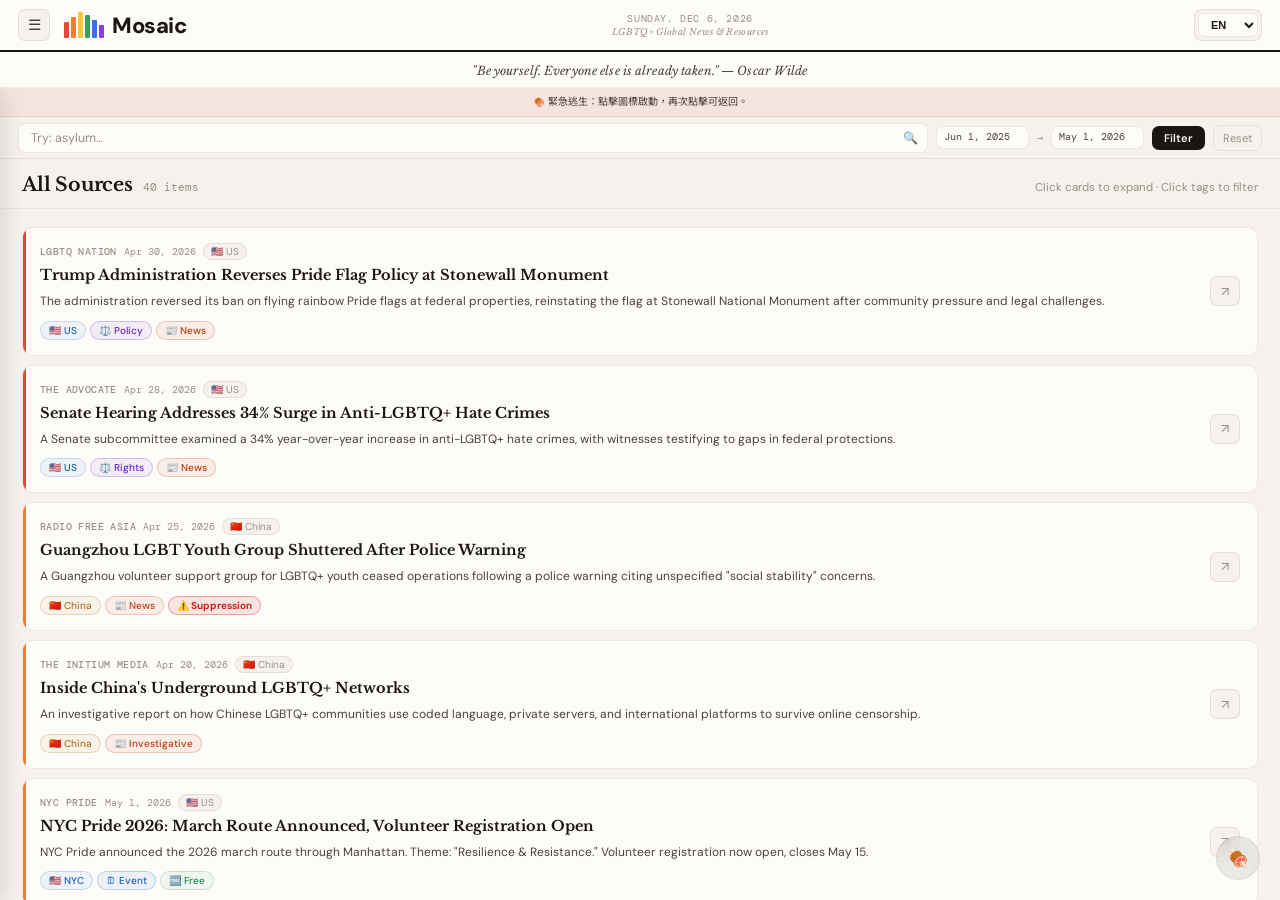
==== index.html @ 7a28dc6f "Rename index to index.html" ====
<!DOCTYPE html>
<html lang="en">
<head>
<meta charset="UTF-8">
<meta name="viewport" content="width=device-width, initial-scale=1.0">
<title>Mosaic — LGBTQ+ Global News</title>
<link href="https://fonts.googleapis.com/css2?family=Libre+Baskerville:ital,wght@0,400;0,700;1,400&family=DM+Sans:wght@300;400;500;600&family=DM+Mono:wght@400;500&family=Noto+Sans+TC:wght@400;500;700&display=swap" rel="stylesheet">
<style>
*,*::before,*::after{box-sizing:border-box;margin:0;padding:0;}

:root{
  --glass-red:#e8463a; --glass-orange:#f07c3a; --glass-yellow:#f5c842;
  --glass-green:#3a9e5f; --glass-blue:#3a6fe8; --glass-violet:#8a3ae8;
  --glass-pink:#e83a7c; --glass-teal:#3ab8c8;
  --bg:#f5f2ed; --surface:#fdfcf9;
  --border:rgba(0,0,0,0.08); --border2:rgba(0,0,0,0.05);
  --text:#1a1612; --text-mid:#4a4238; --text-dim:#9a8f84;
  --sidebar-w:220px;
  --topbar-h:52px;
  --filterbar-h:42px;
}

html,body{height:100%;overflow:hidden;}
body{font-family:'DM Sans','Noto Sans TC',sans-serif;background:var(--bg);color:var(--text);display:flex;flex-direction:column;}

/* ── TOPBAR — newspaper header ── */
.topbar{
  height:var(--topbar-h);flex-shrink:0;
  background:var(--surface);
  border-bottom:2px solid var(--text);  /* newspaper thick rule */
  display:flex;align-items:center;
  padding:0 18px;gap:14px;
  position:relative;z-index:100;
}

/* Mosaic glass-shard logo mark — 6-color rainbow flag with sunlight refraction */
.logo-mark{display:flex;align-items:flex-end;gap:2px;flex-shrink:0;height:26px;position:relative;overflow:visible;}
.shard{width:5px;border-radius:1px;transform-origin:bottom center;position:relative;overflow:hidden;}
.shard::after{
  content:'';position:absolute;inset:0;
  background:linear-gradient(135deg,transparent 0%,rgba(255,255,255,.5) 45%,rgba(255,255,255,.9) 50%,rgba(255,255,255,.5) 55%,transparent 100%);
  transform:translateX(-150%);
  animation:sunlight-sweep 12s ease-in-out infinite;
}
.shard:nth-child(1){height:16px;background:var(--glass-red);}
.shard:nth-child(2){height:21px;background:var(--glass-orange);animation-delay:.4s;}
.shard:nth-child(2)::after{animation-delay:.4s;}
.shard:nth-child(3){height:26px;background:var(--glass-yellow);animation-delay:.8s;}
.shard:nth-child(3)::after{animation-delay:.8s;}
.shard:nth-child(4){height:23px;background:var(--glass-green);animation-delay:1.2s;}
.shard:nth-child(4)::after{animation-delay:1.2s;}
.shard:nth-child(5){height:18px;background:var(--glass-blue);animation-delay:1.6s;}
.shard:nth-child(5)::after{animation-delay:1.6s;}
.shard:nth-child(6){height:13px;background:var(--glass-violet);animation-delay:2s;}
.shard:nth-child(6)::after{animation-delay:2s;}

@keyframes sunlight-sweep{
  0%{transform:translateX(-150%);}
  15%{transform:translateX(150%);}
  100%{transform:translateX(150%);}
}

.logo-text{font-family:'DM Sans',sans-serif;font-weight:800;font-size:22px;color:var(--text);letter-spacing:-.02em;flex-shrink:0;}

/* Newspaper date + weather — centre of topbar */
.newspaper-meta{
  flex:1;min-width:0;text-align:center;
  display:flex;flex-direction:column;align-items:center;justify-content:center;
  overflow:hidden;
}
.newspaper-date{
  font-family:'DM Mono',monospace;font-size:10px;letter-spacing:.06em;
  text-transform:uppercase;color:var(--text-dim);line-height:1;
  white-space:nowrap;overflow:hidden;text-overflow:ellipsis;max-width:100%;
}
.newspaper-tagline{
  font-family:'Libre Baskerville',serif;font-style:italic;
  font-size:9px;color:var(--text-dim);letter-spacing:.04em;
  margin-top:2px;white-space:nowrap;overflow:hidden;text-overflow:ellipsis;max-width:100%;
}

/* Weather badge — compact, icon + temp only */
.weather-badge{
  display:flex;align-items:center;gap:3px;flex-shrink:0;
  font-family:'DM Mono',monospace;font-size:11px;color:var(--text-dim);
  background:var(--bg);border:1px solid var(--border);
  border-radius:6px;padding:3px 7px;
  white-space:nowrap;max-width:70px;overflow:hidden;
}
.weather-icon{font-size:13px;line-height:1;flex-shrink:0;}

/* Lang toggle */
.lang-toggle{display:flex;gap:2px;background:var(--bg);border:1px solid var(--border);border-radius:8px;padding:3px;flex-shrink:0;}
.lang-btn{padding:4px 11px;border-radius:5px;border:none;background:transparent;color:var(--text-dim);font-family:'DM Mono',monospace;font-size:10px;letter-spacing:.04em;cursor:pointer;transition:all .16s;}
.lang-btn.active{background:var(--surface);color:var(--text);box-shadow:0 1px 3px rgba(0,0,0,.08);}

/* Mobile toggle - now visible on all screen sizes */
.sidebar-toggle{display:flex;width:32px;height:32px;border-radius:7px;background:var(--bg);border:1px solid var(--border);color:var(--text-mid);font-size:15px;cursor:pointer;align-items:center;justify-content:center;flex-shrink:0;transition:all .16s;}
.sidebar-toggle:hover{background:var(--glass-blue);color:#fff;border-color:var(--glass-blue);}

/* ── QUOTE BAR — Harvey Milk ── */
.quote-bar{
  flex-shrink:0;
  background:var(--surface);
  border-bottom:1px solid var(--border2);
  padding:7px 18px;
  text-align:center;
}
.quote-text{
  font-family:'Libre Baskerville',serif;
  font-style:italic;
  font-size:12px;
  color:var(--text-mid);
  letter-spacing:.01em;
  line-height:1.5;
}
.quote-author{
  font-family:'DM Mono',monospace;
  font-size:9px;
  color:var(--text-dim);
  letter-spacing:.08em;
  text-transform:uppercase;
  margin-left:8px;
}

/* ── FILTER BAR ── */
.filterbar{
  height:var(--filterbar-h);flex-shrink:0;
  background:var(--bg);
  border-bottom:1px solid var(--border);
  display:flex;align-items:center;
  padding:0 18px;gap:8px;
  position:relative;z-index:99;
}

/* Search */
.search-wrap{flex:1;position:relative;min-width:0;}
.search-input{
  width:100%;
  background:var(--surface);border:1px solid var(--border);border-radius:7px;
  padding:6px 30px 6px 12px;
  font-family:'DM Sans',sans-serif;font-size:12.5px;color:var(--text);
  outline:none;transition:border-color .18s,box-shadow .18s;
}
.search-input:focus{border-color:var(--glass-blue);box-shadow:0 0 0 3px rgba(58,111,232,.08);}
.search-input::placeholder{color:var(--text-dim);}
.search-icon{position:absolute;right:10px;top:50%;transform:translateY(-50%);color:var(--text-dim);font-size:12px;pointer-events:none;}
.search-clear{position:absolute;right:8px;top:50%;transform:translateY(-50%);color:var(--text-dim);font-size:12px;cursor:pointer;display:none;background:none;border:none;line-height:1;}

/* Date inputs — compact */
.date-field{position:relative;display:inline-flex;align-items:center;flex-shrink:0;}
.date-disp{
  background:var(--surface);border:1px solid var(--border);border-radius:7px;
  padding:4px 18px 4px 7px;color:var(--text-mid);
  font-family:'DM Mono',monospace;font-size:9.5px;
  white-space:nowrap;min-width:78px;pointer-events:none;line-height:1.4;
}
.date-field input[type=date]{position:absolute;inset:0;opacity:0;cursor:pointer;width:100%;}
.date-arrow{font-family:'DM Mono',monospace;font-size:10px;color:var(--text-dim);flex-shrink:0;}

.btn-filter{padding:5px 12px;border-radius:7px;background:var(--text);color:#fff;border:none;font-family:'DM Sans',sans-serif;font-size:11px;font-weight:600;cursor:pointer;transition:all .16s;white-space:nowrap;}
.btn-filter:hover{background:#2a2018;}
.btn-reset{padding:5px 9px;border-radius:7px;background:transparent;border:1px solid var(--border);color:var(--text-dim);font-family:'DM Sans',sans-serif;font-size:11px;cursor:pointer;transition:all .16s;}
.btn-reset:hover{color:var(--text);}

/* Active tag badge in filterbar */
.active-tag-badge{
  display:none;align-items:center;gap:5px;flex-shrink:0;
  background:rgba(58,111,232,.1);border:1px solid rgba(58,111,232,.25);
  border-radius:999px;padding:3px 10px;
  font-family:'DM Sans',sans-serif;font-size:11px;color:var(--glass-blue);white-space:nowrap;
}
.active-tag-badge.show{display:inline-flex;}
.atb-clear{background:none;border:none;color:rgba(58,111,232,.6);font-size:12px;cursor:pointer;line-height:1;padding:0;margin-left:2px;}
.atb-clear:hover{color:var(--glass-blue);}

/* ── LAYOUT ── */
.layout{flex:1;min-height:0;display:flex;overflow:hidden;}

/* ── SIDEBAR ── collapsible on all screen sizes */
.sidebar{
  width:var(--sidebar-w);flex-shrink:0;
  background:var(--surface);border-right:1px solid var(--border);
  display:flex;flex-direction:column;
  overflow-y:auto;overflow-x:hidden;
  position:fixed;left:0;top:calc(var(--topbar-h) + var(--filterbar-h));bottom:0;
  z-index:200;
  transform:translateX(-100%);
  transition:transform .22s ease;
  box-shadow:4px 0 20px rgba(0,0,0,.12);
}
.sidebar.open{transform:translateX(0);}
.sidebar::-webkit-scrollbar{display:none;}

.sidebar-top{flex:1;padding:14px 0 0;}

.sidebar-section{margin-bottom:4px;}
.sidebar-label{font-family:'DM Mono',monospace;font-size:9px;letter-spacing:.12em;text-transform:uppercase;color:var(--text-dim);padding:4px 16px 5px;}

.nav-item{display:flex;align-items:center;gap:9px;padding:7px 16px;cursor:pointer;position:relative;transition:background .14s;font-size:13px;font-weight:500;color:var(--text-mid);}
.nav-item:hover{background:var(--bg);}
.nav-item.active{background:var(--bg);color:var(--text);font-weight:600;}
.nav-item.active::before{content:'';position:absolute;left:0;top:18%;bottom:18%;width:3px;border-radius:0 3px 3px 0;background:var(--item-color,var(--glass-blue));}
.nav-icon{width:21px;height:21px;border-radius:5px;display:flex;align-items:center;justify-content:center;font-size:11px;flex-shrink:0;background:color-mix(in srgb,var(--item-color,var(--glass-blue)) 14%,transparent);}
.nav-count{margin-left:auto;font-family:'DM Mono',monospace;font-size:10px;color:var(--text-dim);background:var(--bg);border:1px solid var(--border);border-radius:999px;padding:1px 6px;}
#count-guest{display:none;} /* Hide count for guest submissions */

.sidebar-divider{height:1px;background:var(--border2);margin:6px 14px;}

.country-item{display:flex;align-items:center;gap:8px;padding:5px 16px;cursor:pointer;font-size:12px;color:var(--text-mid);transition:background .14s;}
.country-item:hover{background:var(--bg);}
.country-item.active{background:var(--bg);color:var(--text);font-weight:600;}
.flag{font-size:15px;flex-shrink:0;}
.country-new{font-size:10px;background:rgba(16,185,129,.18);color:rgba(5,150,105,1);border:1px solid rgba(16,185,129,.45);border-radius:999px;padding:2px 7px;margin-left:auto;font-weight:700;letter-spacing:.05em;}

.sources-text{padding:4px 16px 10px;font-size:10.5px;color:var(--text-dim);line-height:1.75;}

/* ── SIDEBAR BOTTOM ── */
.sidebar-bottom{
  flex-shrink:0;
  border-top:1px solid var(--border);
  padding:12px 14px;
  display:flex;flex-direction:column;gap:8px;
}
.sb-kofi{
  display:inline-flex;align-items:center;gap:6px;
  background:rgba(16,185,129,.12);border:1px solid rgba(16,185,129,.35);
  border-radius:999px;padding:5px 12px;
  color:rgba(5,150,105,.95);
  font-family:'DM Sans',sans-serif;font-size:11px;font-weight:600;
  text-decoration:none;transition:all .18s;width:100%;justify-content:center;
}
.sb-kofi:hover{background:rgba(16,185,129,.22);border-color:rgba(16,185,129,.55);}
.sb-links{display:flex;justify-content:center;gap:12px;}
.sb-link{
  font-family:'DM Mono',monospace;font-size:9px;letter-spacing:.06em;
  color:var(--text-dim);text-decoration:none;cursor:pointer;
  transition:color .16s;text-transform:uppercase;background:none;border:none;
}
.sb-link:hover{color:var(--text);}
.sb-credit{
  font-family:'DM Mono',monospace;font-size:9px;
  color:var(--text-dim);text-align:center;letter-spacing:.04em;
  opacity:.65;
}

/* ── MAIN ── */
.main{flex:1;min-width:0;display:flex;flex-direction:column;overflow:hidden;}
.content-header{flex-shrink:0;padding:14px 22px 12px;border-bottom:1px solid var(--border2);display:flex;align-items:baseline;gap:10px;flex-wrap:wrap;}
.content-title{font-family:'Libre Baskerville',serif;font-size:19px;font-weight:700;letter-spacing:-.01em;color:var(--text);}
.content-count{font-family:'DM Mono',monospace;font-size:11px;color:var(--text-dim);}
.content-hint{font-size:11.5px;color:var(--text-dim);margin-left:auto;}

.cards-scroll{flex:1;min-height:0;overflow-y:auto;padding:18px 22px 32px;scrollbar-width:thin;scrollbar-color:rgba(0,0,0,.1) transparent;}
.cards-scroll::-webkit-scrollbar{width:5px;}
.cards-scroll::-webkit-scrollbar-thumb{background:rgba(0,0,0,.1);border-radius:3px;}

/* ── CARD ── */
.card{background:var(--surface);border:1px solid var(--border);border-radius:10px;padding:15px 17px;margin-bottom:9px;cursor:pointer;transition:box-shadow .18s,transform .18s,border-color .18s;position:relative;overflow:hidden;display:flex;gap:13px;align-items:flex-start;}
.card:hover{box-shadow:0 4px 18px rgba(0,0,0,.08);transform:translateY(-1px);border-color:rgba(0,0,0,.14);}
.card-strip{position:absolute;left:0;top:0;bottom:0;width:3px;border-radius:10px 0 0 10px;}
.card-body{flex:1;min-width:0;}
.card-meta{display:flex;align-items:center;gap:7px;flex-wrap:wrap;margin-bottom:5px;}
.card-source{font-family:'DM Mono',monospace;font-size:10px;font-weight:500;color:var(--text-dim);letter-spacing:.04em;text-transform:uppercase;}
.card-date{font-family:'DM Mono',monospace;font-size:10px;color:var(--text-dim);}
.card-geo{display:inline-flex;align-items:center;gap:3px;font-size:10px;color:var(--text-dim);background:var(--bg);border:1px solid var(--border);border-radius:999px;padding:1px 7px;}

.card-title{font-family:'Libre Baskerville',serif;font-size:14.5px;font-weight:700;line-height:1.45;color:var(--text);margin-bottom:5px;}
.card-title.zh{font-family:'Noto Sans TC',sans-serif;font-size:13.5px;}
.card-summary{font-size:12px;color:var(--text-mid);line-height:1.72;margin-bottom:9px;display:-webkit-box;-webkit-line-clamp:2;-webkit-box-orient:vertical;overflow:hidden;}
.card-tags{display:flex;flex-wrap:wrap;gap:4px;}

.ctag{display:inline-flex;align-items:center;gap:2px;padding:2px 8px;border-radius:999px;font-size:10px;font-family:'DM Sans',sans-serif;font-weight:500;border:1px solid;white-space:nowrap;cursor:pointer;transition:all .14s;}
.ctag:hover{filter:brightness(.92);transform:scale(1.04);}
.ctag.tag-active{outline:2px solid currentColor;outline-offset:1px;}
.ct-news{color:#c0390d;border-color:rgba(192,57,13,.24);background:rgba(192,57,13,.07);}
.ct-event{color:#1a5fc8;border-color:rgba(26,95,200,.24);background:rgba(26,95,200,.07);}
.ct-legal{color:#6b24c8;border-color:rgba(107,36,200,.24);background:rgba(107,36,200,.07);}
.ct-health{color:#1f8a4f;border-color:rgba(31,138,79,.24);background:rgba(31,138,79,.07);}
.ct-urgent{color:#c8241f;border-color:rgba(200,36,31,.34);background:rgba(200,36,31,.1);font-weight:700;}
.ct-ban{color:#c8241f;border-color:rgba(200,36,31,.28);background:rgba(200,36,31,.08);font-weight:600;}
.ct-persecution{color:#8b1a1a;border-color:rgba(139,26,26,.3);background:rgba(139,26,26,.09);font-weight:600;}
.ct-rollback{color:#b8560a;border-color:rgba(184,86,10,.28);background:rgba(184,86,10,.08);font-weight:600;}
.ct-resistance{color:#059669;border-color:rgba(5,150,105,.28);background:rgba(5,150,105,.08);font-weight:500;}
.ct-cn{color:#b07020;border-color:rgba(176,112,32,.24);background:rgba(176,112,32,.07);}
.ct-us{color:#1a5fc8;border-color:rgba(26,95,200,.18);background:rgba(26,95,200,.06);}
.ct-free{color:#1f8a4f;border-color:rgba(31,138,79,.2);background:rgba(31,138,79,.06);}

.card-link{flex-shrink:0;display:flex;align-items:center;justify-content:center;width:30px;height:30px;border-radius:7px;background:var(--bg);border:1px solid var(--border);color:var(--text-dim);font-size:13px;text-decoration:none;transition:all .16s;align-self:center;}
.card-link:hover{background:var(--glass-blue);border-color:var(--glass-blue);color:#fff;}

.hl{background:rgba(245,200,66,.45);border-radius:2px;padding:0 1px;}
.empty{text-align:center;padding:60px 20px;color:var(--text-dim);font-family:'Libre Baskerville',serif;font-style:italic;font-size:17px;display:none;}

/* Pagination */
.pagination{display:flex;align-items:center;justify-content:center;gap:8px;padding:20px;margin-top:10px;}
.pagination-btn{display:flex;align-items:center;justify-content:center;min-width:36px;height:36px;padding:0 12px;border-radius:7px;border:1px solid var(--border);background:var(--surface);color:var(--text-mid);font-family:'DM Sans',sans-serif;font-size:13px;font-weight:500;cursor:pointer;transition:all .16s;}
.pagination-btn:hover:not(:disabled){background:var(--glass-blue);color:#fff;border-color:var(--glass-blue);}
.pagination-btn:disabled{opacity:.4;cursor:not-allowed;}
.pagination-btn.active{background:var(--glass-blue);color:#fff;border-color:var(--glass-blue);font-weight:600;}
.pagination-info{font-size:12px;color:var(--text-dim);padding:0 8px;}

/* ── DETAIL OVERLAY ── */
.overlay{position:fixed;inset:0;background:rgba(26,22,18,.52);backdrop-filter:blur(6px);z-index:500;display:flex;justify-content:flex-end;opacity:0;pointer-events:none;transition:opacity .22s;}
.overlay.open{opacity:1;pointer-events:all;}
.detail-panel{width:min(520px,95vw);height:100%;background:var(--surface);border-left:1px solid var(--border);display:flex;flex-direction:column;transform:translateX(100%);transition:transform .24s cubic-bezier(.4,0,.2,1);overflow:hidden;}
.overlay.open .detail-panel{transform:translateX(0);}
.panel-header{flex-shrink:0;padding:18px 20px 14px;border-bottom:1px solid var(--border2);display:flex;align-items:flex-start;gap:10px;}
.panel-strip{width:4px;height:38px;border-radius:2px;flex-shrink:0;margin-top:2px;}
.panel-source-date{font-family:'DM Mono',monospace;font-size:10px;color:var(--text-dim);letter-spacing:.04em;margin-bottom:4px;}
.panel-title{font-family:'Libre Baskerville',serif;font-size:16px;font-weight:700;line-height:1.4;color:var(--text);flex:1;}
.panel-close{width:28px;height:28px;border-radius:7px;background:var(--bg);border:1px solid var(--border);color:var(--text-dim);font-size:13px;cursor:pointer;display:flex;align-items:center;justify-content:center;transition:all .16s;flex-shrink:0;}
.panel-close:hover{background:#fde4e4;border-color:#f5a0a0;color:#c8241f;}
.panel-body{flex:1;overflow-y:auto;padding:18px 20px 28px;}
.panel-body::-webkit-scrollbar{width:4px;}
.panel-body::-webkit-scrollbar-thumb{background:rgba(0,0,0,.1);border-radius:2px;}
.panel-summary-box{background:var(--bg);border-radius:8px;padding:13px 15px;margin-bottom:14px;border-left:3px solid var(--panel-color,var(--glass-blue));}
.panel-summary-label{font-family:'DM Mono',monospace;font-size:9px;letter-spacing:.12em;text-transform:uppercase;color:var(--text-dim);margin-bottom:5px;}
.panel-summary-text{font-size:13px;line-height:1.85;color:var(--text);}
.panel-tags{display:flex;flex-wrap:wrap;gap:6px;margin-bottom:16px;}
.panel-tags .ctag{font-size:11.5px;padding:3px 11px;cursor:pointer;}
.panel-full-text{font-size:12.5px;line-height:1.9;color:var(--text-mid);margin-bottom:20px;white-space:pre-wrap;}
.panel-cta{display:inline-flex;align-items:center;gap:6px;background:var(--text);color:#fff;border:none;border-radius:8px;padding:9px 18px;font-family:'DM Sans',sans-serif;font-size:13px;font-weight:600;text-decoration:none;cursor:pointer;transition:all .18s;}
.panel-cta:hover{background:#2a2018;transform:translateY(-1px);}

/* Guest article panel additions */
.panel-author-box{background:rgba(16,185,129,.08);border:1px solid rgba(16,185,129,.22);border-radius:8px;padding:12px 14px;margin-bottom:14px;}
.panel-author-label{font-family:'DM Mono',monospace;font-size:9px;letter-spacing:.12em;text-transform:uppercase;color:rgba(5,150,105,.8);margin-bottom:5px;font-weight:600;}
.panel-author-name{font-size:13px;font-weight:600;color:var(--text);margin-bottom:3px;}
.panel-author-bio{font-size:11.5px;color:var(--text-mid);line-height:1.6;}
.panel-listen-btn{display:inline-flex;align-items:center;gap:6px;background:rgba(16,185,129,.12);border:1px solid rgba(16,185,129,.35);color:rgba(5,150,105,.95);border-radius:8px;padding:8px 16px;font-family:'DM Sans',sans-serif;font-size:12px;font-weight:600;cursor:pointer;transition:all .18s;margin-bottom:16px;}
.panel-listen-btn:hover{background:rgba(16,185,129,.22);border-color:rgba(16,185,105,.55);}
.panel-listen-btn.playing{background:rgba(16,185,129,.25);border-color:rgba(16,185,129,.6);}
.panel-guest-disclaimer{background:rgba(245,200,66,.08);border:1px solid rgba(245,200,66,.25);border-radius:8px;padding:11px 13px;margin-top:16px;font-size:10.5px;line-height:1.75;color:var(--text-mid);}
.panel-guest-disclaimer strong{color:var(--text);font-weight:600;}
.panel-copyright{background:rgba(58,111,232,.08);border:1px solid rgba(58,111,232,.22);border-radius:8px;padding:11px 13px;margin-top:10px;font-size:10.5px;line-height:1.75;color:var(--text-mid);}
.panel-copyright strong{color:var(--text);font-weight:600;}

/* Comments section for guest articles */
.panel-comments{background:var(--bg);border:1px solid var(--border);border-radius:8px;padding:14px 16px;margin-top:16px;}
.panel-comments-header{font-family:'DM Mono',monospace;font-size:10px;letter-spacing:.12em;text-transform:uppercase;color:var(--text-dim);margin-bottom:10px;font-weight:600;}
.panel-comments-placeholder{text-align:center;padding:20px;background:rgba(16,185,129,.05);border:1px dashed rgba(16,185,129,.25);border-radius:6px;}
.panel-comments-placeholder-icon{font-size:32px;margin-bottom:8px;opacity:.6;}
.panel-comments-placeholder-text{font-size:12px;color:var(--text-mid);line-height:1.7;}
.panel-comments-placeholder-text strong{color:var(--text);font-weight:600;}

/* Disclaimer modal */
.disc-overlay{position:fixed;inset:0;background:rgba(26,22,18,.6);backdrop-filter:blur(8px);z-index:800;display:flex;align-items:center;justify-content:center;padding:20px;opacity:0;pointer-events:none;transition:opacity .22s;}
.disc-overlay.open{opacity:1;pointer-events:all;}
.disc-modal{background:var(--surface);border:1px solid var(--border);border-radius:14px;padding:28px 26px;max-width:520px;width:100%;max-height:82vh;overflow-y:auto;position:relative;box-shadow:0 24px 60px rgba(0,0,0,.18);}
.disc-modal::-webkit-scrollbar{width:4px;}
.disc-modal::-webkit-scrollbar-thumb{background:rgba(0,0,0,.1);border-radius:2px;}
.disc-close{position:absolute;top:14px;right:14px;width:28px;height:28px;border-radius:7px;background:var(--bg);border:1px solid var(--border);color:var(--text-dim);font-size:13px;cursor:pointer;display:flex;align-items:center;justify-content:center;transition:all .16s;}
.disc-close:hover{background:#fde4e4;color:#c8241f;}
.disc-title{font-family:'Libre Baskerville',serif;font-size:15px;font-weight:700;color:var(--text);margin-bottom:16px;padding-right:32px;}
.disc-sec-title{font-family:'DM Mono',monospace;font-size:9px;letter-spacing:.12em;text-transform:uppercase;color:var(--text-dim);margin-bottom:5px;}
.disc-body{font-size:12px;color:var(--text-mid);line-height:1.9;margin-bottom:14px;}
.disc-body strong{color:var(--text);font-weight:600;}
.disc-divider{height:1px;background:var(--border2);margin:12px 0;}

/* Responsive */
@media(max-width:700px){
  :root{--sidebar-w:240px;}
  .content-hint,.weather-badge,.newspaper-tagline,.quote-bar{display:none;}
  /* Filterbar: search full row, dates below */
  .filterbar{flex-wrap:wrap;height:auto;padding:6px 12px;gap:5px;}
  .search-wrap{flex-basis:100%;order:1;}
  .date-field,.date-arrow,.btn-filter,.btn-reset{order:2;}
  .active-tag-badge{order:3;}
  .cards-scroll{padding:12px 14px 28px;}
  .card{padding:12px 13px;}
}

@media(max-width:420px){
  /* Hide dates entirely on very small phones, keep search + buttons */
  .date-field,.date-arrow{display:none;}
}

@keyframes cardIn{from{opacity:0;transform:translateY(5px);}to{opacity:1;transform:translateY(0);}}
.card{animation:cardIn .28s ease both;}

/* Emergency Exit / Panic Button */
.panic-button{position:fixed;bottom:20px;right:20px;width:44px;height:44px;border-radius:50%;background:rgba(100,100,100,.12);border:1px solid rgba(150,150,150,.18);color:var(--text-dim);font-size:18px;cursor:pointer;display:flex;align-items:center;justify-content:center;z-index:10000;transition:all .2s;backdrop-filter:blur(8px);}
.panic-button:hover{background:rgba(255,59,48,.12);border-color:rgba(255,59,48,.25);color:rgba(255,59,48,.85);transform:scale(1.05);}
.panic-menu{display:none;position:fixed;bottom:74px;right:20px;background:var(--surface);border:1px solid var(--border);border-radius:10px;padding:8px;box-shadow:0 8px 24px rgba(0,0,0,.15);z-index:501;min-width:200px;}
.panic-menu.open{display:block;animation:panicFadeIn .2s ease;}
@keyframes panicFadeIn{from{opacity:0;transform:translateY(10px);}to{opacity:1;transform:translateY(0);}}
.panic-option{display:flex;align-items:center;gap:10px;padding:10px 14px;border-radius:6px;cursor:pointer;font-size:13px;color:var(--text);transition:background .14s;}
.panic-option:hover{background:var(--bg);}
.panic-option-icon{font-size:16px;min-width:20px;}
.panic-option-text{flex:1;line-height:1.4;}

/* Disguise Page - Recipe Cover */
.disguise-page{display:none;position:fixed;inset:0;background:#fff;z-index:9998;overflow-y:auto;padding:20px;}
.disguise-page.active{display:block;}
.disguise-content{max-width:800px;margin:0 auto;font-family:'Noto Sans SC','Microsoft YaHei',sans-serif;color:#333;line-height:1.8;}
.disguise-header{text-align:center;padding:20px 0 30px;border-bottom:2px solid #e74c3c;}
.disguise-title{font-size:32px;font-weight:700;color:#e74c3c;margin-bottom:8px;}
.disguise-subtitle{font-size:14px;color:#666;}
.disguise-recipe{padding:30px 0;border-bottom:1px solid #eee;}
.disguise-recipe:last-child{border-bottom:none;}
.disguise-recipe-img{font-size:48px;text-align:center;margin-bottom:15px;line-height:1;}
.disguise-recipe-title{font-size:22px;font-weight:600;color:#333;margin-bottom:15px;text-align:center;}
.disguise-recipe-meta{font-size:13px;color:#999;margin-bottom:20px;}
.disguise-recipe-section{margin-bottom:20px;}
.disguise-recipe-section h3{font-size:16px;font-weight:600;color:#e74c3c;margin-bottom:10px;}
.disguise-recipe-section ul{list-style:none;padding-left:0;}
.disguise-recipe-section li{padding:5px 0;font-size:14px;line-height:1.8;}
.disguise-recipe-section li::before{content:'• ';color:#e74c3c;font-weight:bold;margin-right:8px;}
.disguise-recipe-section p{font-size:14px;line-height:1.8;margin-bottom:10px;}

</style>
</head>
<body>

<!-- ── TOPBAR — newspaper header ── -->
<div class="topbar">
  <button class="sidebar-toggle" id="sidebar-toggle">☰</button>

  <div style="display:flex;align-items:center;gap:8px;flex-shrink:0">
    <div class="logo-mark">
      <div class="shard"></div><div class="shard"></div><div class="shard"></div>
      <div class="shard"></div><div class="shard"></div><div class="shard"></div>
    </div>
    <div class="logo-text">Mosaic</div>
  </div>

  <!-- Newspaper date + tagline — centre -->
  <div class="newspaper-meta">
    <div class="newspaper-date" id="newspaper-date">Loading…</div>
    <div class="newspaper-tagline" id="newspaper-tagline">LGBTQ+ Global News & Resources</div>
  </div>

  <!-- Weather -->
  <div class="weather-badge" id="weather-badge" style="display:none">
    <span class="weather-icon" id="weather-icon">🌤</span>
    <span id="weather-text">—</span>
  </div>

  <!-- Lang Selector -->
  <div class="lang-toggle">
    <select id="lang-select" style="padding:4px 8px;border-radius:6px;border:1px solid var(--border);background:var(--surface);color:var(--text);font-size:11px;font-weight:600;cursor:pointer;">
      <option value="en" selected>EN</option>
      <option value="zh">繁中</option>
      <option value="es">ES</option>
      <option value="ar">AR</option>
      <option value="ru">RU</option>
    </select>
  </div>
</div>

<!-- ── QUOTE BAR — Rotating Quotes ── -->
<div class="quote-bar">
  <span class="quote-text" id="quote-text"></span>
</div>

<!-- ── EMERGENCY ESCAPE GUIDE ── -->
<div style="background:rgba(232,58,60,0.08);border-bottom:1px solid rgba(232,58,60,0.15);padding:6px 18px;font-size:10px;color:var(--text-mid);text-align:center;line-height:1.6;">
  <span data-en="🍖 Emergency: Click icon to activate. Click again to return." data-zh="🍖 緊急逃生：點擊圖標啟動，再次點擊可返回。">🍖 緊急逃生：點擊圖標啟動，再次點擊可返回。</span>
</div>

<!-- ── FILTER BAR ── -->
<div class="filterbar">
  <!-- Search -->
  <div class="search-wrap">
    <input class="search-input" id="search-input" type="text" autocomplete="off">
    <span class="search-icon" id="search-icon">🔍</span>
    <button class="search-clear" id="search-clear">✕</button>
  </div>

  <!-- Date range -->
  <div class="date-field">
    <span class="date-disp" id="disp-from">Jun 1, 2025</span>
    <input type="date" id="date-from" value="2025-06-01">
  </div>
  <span class="date-arrow">→</span>
  <div class="date-field">
    <span class="date-disp" id="disp-to">May 1, 2026</span>
    <input type="date" id="date-to" value="2026-05-01">
  </div>

  <button class="btn-filter" id="btn-filter">Filter</button>
  <button class="btn-reset" id="btn-reset">Reset</button>

  <!-- Active tag badge -->
  <div class="active-tag-badge" id="active-tag-badge">
    <span id="atb-text"></span>
    <button class="atb-clear" id="atb-clear">✕</button>
  </div>
</div>

<!-- ── LAYOUT ── -->
<div class="layout">

  <!-- SIDEBAR -->
  <div class="sidebar" id="sidebar">
    <div class="sidebar-top">

      <div class="sidebar-section">
        <div class="sidebar-label" id="lbl-categories">Categories</div>
        <div class="nav-item active" data-cat="news" style="--item-color:#e8463a">
          <div class="nav-icon" style="--item-color:#e8463a">📰</div>
          <span class="nav-label" data-en="News" data-zh="新聞">News</span>
          <span class="nav-count" id="count-news">—</span>
        </div>
        <div class="nav-item" data-cat="cases" style="--item-color:#8a3ae8">
          <div class="nav-icon" style="--item-color:#8a3ae8">⚖️</div>
          <span class="nav-label" data-en="Historic Cases" data-zh="歷史案件">Historic Cases</span>
          <span class="nav-count" id="count-cases">—</span>
        </div>
        <div class="nav-item" data-cat="legal" style="--item-color:#7a4bcc">
          <div class="nav-icon" style="--item-color:#7a4bcc">🏛️</div>
          <span class="nav-label" data-en="Legal Aid" data-zh="法律援助">Legal Aid</span>
          <span class="nav-count" id="count-legal">—</span>
        </div>
        <div class="nav-item" data-cat="health" style="--item-color:#3a9e5f">
          <div class="nav-icon" style="--item-color:#3a9e5f">🏥</div>
          <span class="nav-label" data-en="Health" data-zh="醫療援助">Health</span>
          <span class="nav-count" id="count-health">—</span>
        </div>
        <div class="nav-item" data-cat="toolkit" style="--item-color:#f5c842">
          <div class="nav-icon" style="--item-color:#f5c842">🧰</div>
          <span class="nav-label" data-en="Survival Toolkit" data-zh="生存錦囊">Survival Toolkit</span>
          <span class="nav-count" id="count-toolkit">—</span>
        </div>
        <div class="nav-item" data-cat="vpn" style="--item-color:#3ab8c8">
          <div class="nav-icon" style="--item-color:#3ab8c8">🔒</div>
          <span class="nav-label" data-en="VPN Guide" data-zh="VPN 科普">VPN Guide</span>
          <span class="nav-count" id="count-vpn">—</span>
        </div>
      </div>

      <div class="sidebar-divider"></div>

      <div class="sidebar-section">
        <div class="sidebar-label" id="lbl-regions">Regions</div>
        <div class="country-item active" data-country="all">
          <span class="flag">🌐</span>
          <span class="nav-label" data-en="Global" data-zh="全球">Global</span>
        </div>
        
        <!-- Friendly -->
        <div class="country-item" data-country="ca">
          <span class="flag">🇨🇦</span>
          <span class="nav-label" data-en="Canada 🟢" data-zh="加拿大 🟢">Canada 🟢</span>
        </div>
        <div class="country-item" data-country="nl">
          <span class="flag">🇳🇱</span>
          <span class="nav-label" data-en="Netherlands 🟢" data-zh="荷蘭 🟢">Netherlands 🟢</span>
        </div>
        <div class="country-item" data-country="is">
          <span class="flag">🇮🇸</span>
          <span class="nav-label" data-en="Iceland 🟢" data-zh="冰島 🟢">Iceland 🟢</span>
        </div>
        <div class="country-item" data-country="tw">
          <span class="flag">🇹🇼</span>
          <span class="nav-label" data-en="Taiwan 🟢" data-zh="台灣 🟢">Taiwan 🟢</span>
        </div>
        
        <!-- Neutral/Mixed -->
        <div class="country-item" data-country="us">
          <span class="flag">🇺🇸</span>
          <span class="nav-label" data-en="United States 🟡" data-zh="美國 🟡">United States 🟡</span>
        </div>
        <div class="country-item" data-country="gb">
          <span class="flag">🇬🇧</span>
          <span class="nav-label" data-en="United Kingdom 🟡" data-zh="英國 🟡">United Kingdom 🟡</span>
        </div>
        
        <!-- Hostile -->
        <div class="country-item" data-country="cn">
          <span class="flag">🇨🇳</span>
          <span class="nav-label" data-en="China 🔴" data-zh="中國 🔴">China 🔴</span>
        </div>
        <div class="country-item" data-country="ru">
          <span class="flag">🇷🇺</span>
          <span class="nav-label" data-en="Russia 🔴" data-zh="俄羅斯 🔴">Russia 🔴</span>
        </div>
        <div class="country-item" data-country="ir">
          <span class="flag">🇮🇷</span>
          <span class="nav-label" data-en="Iran 🔴" data-zh="伊朗 🔴">Iran 🔴</span>
        </div>
        <div class="country-item" data-country="ug">
          <span class="flag">🇺🇬</span>
          <span class="nav-label" data-en="Uganda 🔴" data-zh="烏干達 🔴">Uganda 🔴</span>
        </div>
        <div class="country-item" data-country="sa">
          <span class="flag">🇸🇦</span>
          <span class="nav-label" data-en="Saudi Arabia 🔴" data-zh="沙烏地阿拉伯 🔴">Saudi Arabia 🔴</span>
        </div>
      </div>

      <div class="sidebar-divider"></div>

      <!-- Guest Voices -->
      <div class="sidebar-section">
        <div class="sidebar-label">
          <span data-en="✍️ Guest Voices" data-zh="✍️ 特邀嘉賓">✍️ Guest Voices</span>
        </div>
        <div class="nav-item" data-cat="guest" style="--item-color:#e83a7c">
          <div class="nav-icon" style="--item-color:#e83a7c">💬</div>
          <span class="nav-label" data-en="Submissions" data-zh="投稿專欄">Submissions</span>
          <span class="nav-count" id="count-guest">—</span>
        </div>
        <div style="padding:8px 16px 10px;font-size:10.5px;color:var(--text-dim);line-height:1.75;">
          <span data-en="Share your story, essay, or perspective with the community." data-zh="與社群分享您的故事、文章或觀點。">Share your story, essay, or perspective with the community.</span><br>
          <div style="margin-top:6px;padding:6px 10px;background:var(--bg);border:1px solid var(--border);border-radius:6px;font-family:monospace;font-size:11px;color:var(--text);cursor:pointer;user-select:all;" onclick="navigator.clipboard.writeText('chaosxxcinema@outlook.com').then(()=>alert('Email copied! 郵箱已複製！'))" title="Click to copy email 點擊複製郵箱">
            chaosxxcinema@outlook.com
          </div>
          <div style="margin-top:4px;font-size:10px;color:var(--text-dim);">
            <span data-en="↑ Click to copy email" data-zh="↑ 點擊複製郵箱">↑ Click to copy email</span>
          </div>
        </div>
      </div>


      <div class="sidebar-divider"></div>

      <div class="sidebar-section">
        <div class="sidebar-label" id="lbl-sources">Sources</div>
        <div class="sources-text">
          PinkNews · The Advocate<br>
          LGBTQ Nation · Lambda Legal<br>
          Immigration Equality<br>
          Human Rights Watch<br>
          端傳媒 · 自由亞洲電台
        </div>
      </div>

    </div><!-- /sidebar-top -->

    <!-- SIDEBAR BOTTOM -->
    <div class="sidebar-bottom">
      <a class="sb-kofi" href="https://ko-fi.com/chaosxxcinema" target="_blank" rel="noopener" id="sb-kofi-btn">
        ☕ <span id="kofi-label">Buy me a coffee</span>
      </a>
      <button class="sb-link" id="sb-about" onclick="document.getElementById('disc-overlay').classList.add('open')" style="text-align:center;width:100%;padding:6px;">
        <span data-en="ℹ️ About & Contact" data-zh="ℹ️ 關於與聯繫">ℹ️ About & Contact</span>
      </button>
      <div class="sb-credit">XiaXia · ChaosXX™ © 2026</div>
    </div>
  </div><!-- /sidebar -->

  <!-- MAIN -->
  <div class="main">
    <div class="content-header">
      <div class="content-title" id="content-title">All Sources</div>
      <div class="content-count" id="content-count">— items</div>
      <div class="content-hint" id="content-hint">Click cards to expand · Click tags to filter</div>
    </div>
    <div class="cards-scroll">
      <div id="cards-grid"></div>
      <div class="empty" id="empty-state">No results found 🌈</div>
    </div>
  </div>

</div><!-- /layout -->

<!-- DETAIL OVERLAY -->
<div class="overlay" id="overlay">
  <div class="detail-panel" id="detail-panel">
    <div class="panel-header">
      <div class="panel-strip" id="panel-strip"></div>
      <div style="flex:1;min-width:0">
        <div class="panel-source-date" id="panel-src"></div>
        <div class="panel-title" id="panel-title"></div>
      </div>
      <button class="panel-close" id="panel-close">✕</button>
    </div>
    <div class="panel-body">
      <div class="panel-summary-box" id="panel-summary-box">
        <div class="panel-summary-label" id="lbl-ai">✦ AI Summary</div>
        <div class="panel-summary-text" id="panel-summary"></div>
      </div>
      <div class="panel-tags" id="panel-tags"></div>
      <div class="panel-full-text" id="panel-full"></div>
      <a class="panel-cta" id="panel-cta" href="#" target="_blank" rel="noopener">
        → <span id="cta-text">Read Original Article</span>
      </a>
    </div>
  </div>
</div>

<!-- DISCLAIMER MODAL -->
<div class="disc-overlay" id="disc-overlay">
  <div class="disc-modal">
    <button class="disc-close" onclick="document.getElementById('disc-overlay').classList.remove('open')">✕</button>
    <div class="disc-title" id="disc-title">⚠️ Disclaimer</div>
    <div class="disc-sec-title" id="disc-s1">About This Tool</div>
    <div class="disc-body" id="disc-b1"><strong>Mosaic</strong> is an independently developed LGBTQ+ news aggregator by XiaXia (ChaosXX™). <strong>Built by a marginalized creator, for the marginalized community</strong> — Mosaic exists because safe, accessible information can mean the difference between survival and persecution. In countries where being LGBTQ+ is criminalized, where censorship blocks vital resources, where seeking help can be dangerous, having the right information at the right time can save lives.<br><br>This platform aggregates news, legal resources, medical information, and emergency tools from trusted sources worldwide. It is designed for LGBTQ+ individuals in hostile environments, providing the knowledge needed to navigate persecution, seek asylum, access healthcare, and find community support.<br><br>Mosaic is not affiliated with any organization. All content is sourced from publicly available third-party publications. Copyright remains with original authors.</div>
    <div class="disc-divider"></div>
    <div class="disc-sec-title" id="disc-s2">AI Summary Notice</div>
    <div class="disc-body" id="disc-b2">Summaries are auto-generated by <strong>Gemini AI (Google)</strong> and may contain errors. They do not constitute legal, medical, or psychological advice. Always refer to the original source.</div>
    <div class="disc-divider"></div>
    <div class="disc-sec-title" id="disc-s3">Privacy & Data</div>
    <div class="disc-body" id="disc-b3">No visitor data is collected. No cookies are used for tracking. No information is sold to third parties.</div>
    <div class="disc-divider"></div>
    <div class="disc-sec-title" id="disc-s4">User Responsibility</div>
    <div class="disc-body" id="disc-b4">In any crisis, contact professional support services directly — do not rely on this tool. To request content removal, contact: <a href="mailto:chaosxxcinema@outlook.com" style="color:var(--glass-blue)">chaosxxcinema@outlook.com</a></div>
    <div class="disc-divider"></div>
    <div class="disc-sec-title" id="disc-s5">Maintainer</div>
    <div class="disc-body" id="disc-b5">XiaXia · ChaosXX™ · © 2026 · Independent creator, non-commercial</div>
  </div>
</div>

<!-- Emergency Exit / Panic Button -->
<div class="panic-button" id="panic-btn">🍖</div>

<!-- Disguise Page (Chinese Recipe Website) - 9 Full Recipes -->
<div class="disguise-page" id="disguise-page">
  <div class="disguise-content">
    <div class="disguise-header">
      <div class="disguise-title" id="recipe-site-title">美食天下 - 家常菜做法大全</div>
      <div class="disguise-subtitle">www.meishichina.com | 每日更新最新菜譜</div>
    </div>
    
    <div class="disguise-recipe">
      <div class="disguise-recipe-img" id="recipe-icon">🍽️</div>
      <div class="disguise-recipe-title" id="recipe-name">菜名</div>
      <div class="disguise-recipe-meta" id="recipe-meta">難度：中等 | 時間：30分鐘</div>
      
      <div class="disguise-recipe-section">
        <h3 id="label-ingredients">主料</h3>
        <ul id="recipe-ingredients"></ul>
      </div>
      
      <div class="disguise-recipe-section">
        <h3 id="label-seasonings">調料</h3>
        <ul id="recipe-seasonings"></ul>
      </div>
      
      <div class="disguise-recipe-section">
        <h3 id="label-steps">做法步驟</h3>
        <div id="recipe-steps"></div>
      </div>
      
      <div class="disguise-recipe-section">
        <p id="recipe-tips" style="color:#999;font-size:12px;"></p>
      </div>
    </div>

    <div style="text-align:center;padding:30px 0;border-top:1px solid #eee;margin-top:20px;color:#999;font-size:12px;">
      <p id="recipe-footer">© 2026 美食天下 meishichina.com | 更多菜譜請訪問首頁</p>
      <p style="margin-top:8px;" id="recipe-categories">熱門分類：川菜 | 粵菜 | 湘菜 | 素菜 | 湯羹 | 烘焙</p>
    </div>
  </div>
</div>


<script>
// ── DATA ──
const MN=['Jan','Feb','Mar','Apr','May','Jun','Jul','Aug','Sep','Oct','Nov','Dec'];
const DAYS_EN=['Sunday','Monday','Tuesday','Wednesday','Thursday','Friday','Saturday'];
const DAYS_ZH=['週日','週一','週二','週三','週四','週五','週六'];
function fmtDate(s){const[y,m,d]=s.split('-');return`${MN[+m-1]} ${+d}, ${y}`;}

// Rotating quotes
const quotes=[
  {en:'"Hope will never be silent." — Harvey Milk, 1978',zh:'"希望永不沉默。" — Harvey Milk, 1978'},
  {en:'"Love is love." — Mildred Loving',zh:'"愛就是愛。" — Mildred Loving'},
  {en:'"We deserve to experience love fully, equally, without shame and without compromise." — Elliot Page',zh:'"我們值得完整、平等地體驗愛，無需羞恥、無需妥協。" — Elliot Page'},
  {en:'"No pride for some of us without liberation for all of us." — Marsha P. Johnson',zh:'"沒有我們所有人的解放，就沒有我們中任何人的驕傲。" — Marsha P. Johnson'},
  {en:'"Be yourself. Everyone else is already taken." — Oscar Wilde',zh:'"做你自己。其他人都已經有人做了。" — Oscar Wilde'},
  {en:'"It takes no compromise to give people their rights. It takes no money to respect the individual." — Harvey Milk',zh:'"給予人們權利不需要妥協。尊重個體不需要金錢。" — Harvey Milk'},
  {en:'"The only way to survive is by taking care of one another." — Grace Lee Boggs',zh:'"唯一的生存之道就是彼此照顧。" — Grace Lee Boggs'}
];

// Country risk levels config
const countryRisks={
  ca:{level:'friendly',emoji:'🟢'},
  nl:{level:'friendly',emoji:'🟢'},
  is:{level:'friendly',emoji:'🟢'},
  tw:{level:'friendly',emoji:'🟢'},
  us:{level:'mixed',emoji:'🟡'},
  gb:{level:'mixed',emoji:'🟡'},
  cn:{level:'hostile',emoji:'🔴'},
  ru:{level:'hostile',emoji:'🔴'},
  ir:{level:'hostile',emoji:'🔴'},
  ug:{level:'hostile',emoji:'🔴'},
  sa:{level:'hostile',emoji:'🔴'}
};

const items=[
  {id:1,cat:'news',country:'us',date:'2026-04-30',urgent:false,
   source:{en:'LGBTQ Nation',zh:'LGBTQ Nation'},
   title:{en:'Trump Administration Reverses Pride Flag Policy at Stonewall Monument',zh:'特朗普政府撤回石牆紀念碑驕傲旗幟禁令'},
   summary:{en:'The administration reversed its ban on flying rainbow Pride flags at federal properties, reinstating the flag at Stonewall National Monument after community pressure and legal challenges.',zh:'政府在社區施壓和法律挑戰後撤回了在聯邦財產懸掛彩虹旗的禁令，恢復了石牆國家紀念碑的旗幟展示。'},
   full:{en:'The administration\'s reversal came after sustained pressure from LGBTQ+ advocacy groups and Democratic lawmakers who argued the ban violated First Amendment protections. The Stonewall National Monument, which commemorates the 1969 riots, will continue to fly the Pride flag during designated periods.',zh:'政府的撤回決定源於 LGBTQ+ 倡議組織和民主黨議員的持續施壓。石牆國家紀念碑——紀念1969年暴動——將在指定時期繼續懸掛驕傲旗幟。'},
   tags:[{t:{en:'🇺🇸 US',zh:'🇺🇸 美國'},c:'ct-us'},{t:{en:'⚖️ Policy',zh:'⚖️ 政策'},c:'ct-legal'},{t:{en:'📰 News',zh:'📰 新聞'},c:'ct-news'}],
   color:'var(--glass-red)',url:'https://lgbtqnation.com'},

  {id:2,cat:'news',country:'us',date:'2026-04-28',urgent:false,
   source:{en:'The Advocate',zh:'The Advocate'},
   title:{en:'Senate Hearing Addresses 34% Surge in Anti-LGBTQ+ Hate Crimes',zh:'參議院聽證會審查反 LGBTQ+ 仇恨犯罪激增34%問題'},
   summary:{en:'A Senate subcommittee examined a 34% year-over-year increase in anti-LGBTQ+ hate crimes, with witnesses testifying to gaps in federal protections.',zh:'參議院小組委員會就反 LGBTQ+ 仇恨犯罪較去年同期增加34%舉行聽證，證人就聯邦保護的缺口作證。'},
   full:{en:'Data presented showed disproportionate targeting of transgender women of colour and youth. Committee members from both parties called for enhanced reporting requirements and dedicated federal investigation resources.',zh:'提交的數據顯示有色人種跨性別女性和青少年受到不成比例的針對。兩黨委員會成員呼籲加強報告要求並為調查提供專項聯邦資源。'},
   tags:[{t:{en:'🇺🇸 US',zh:'🇺🇸 美國'},c:'ct-us'},{t:{en:'⚖️ Rights',zh:'⚖️ 權利'},c:'ct-legal'},{t:{en:'📰 News',zh:'📰 新聞'},c:'ct-news'}],
   color:'var(--glass-red)',url:'https://advocate.com'},

  {id:3,cat:'news',country:'cn',date:'2026-04-25',urgent:false,
   source:{en:'Radio Free Asia',zh:'自由亞洲電台'},
   title:{en:'Guangzhou LGBT Youth Group Shuttered After Police Warning',zh:'廣州 LGBT 青年支持小組在警方警告後被迫關閉'},
   summary:{en:'A Guangzhou volunteer support group for LGBTQ+ youth ceased operations following a police warning citing unspecified "social stability" concerns.',zh:'廣州一個服務 LGBTQ+ 青年的義工支持小組在接到警方以「社會穩定」為由的警告後停止運營。'},
   full:{en:'The group had operated for three years providing counselling and community connections. Human rights observers note this follows a broader pattern of restrictions on LGBTQ+ civil society since 2021.',zh:'該小組為青年提供諮詢和社區連接，已運營三年。人權觀察人士指出，這延續了自2021年以來對 LGBTQ+ 公民社會限制的更廣泛模式。'},
   tags:[{t:{en:'🇨🇳 China',zh:'🇨🇳 中國'},c:'ct-cn'},{t:{en:'📰 News',zh:'📰 新聞'},c:'ct-news'},{t:{en:'⚠️ Suppression',zh:'⚠️ 打壓'},c:'ct-urgent'}],
   color:'var(--glass-orange)',url:'https://rfa.org'},

  {id:4,cat:'news',country:'cn',date:'2026-04-20',urgent:false,
   source:{en:'The Initium Media',zh:'端傳媒'},
   title:{en:'Inside China\'s Underground LGBTQ+ Networks',zh:'中國 LGBTQ+ 地下網絡內部：如何在審查中生存'},
   summary:{en:'An investigative report on how Chinese LGBTQ+ communities use coded language, private servers, and international platforms to survive online censorship.',zh:'調查報告記錄中國 LGBTQ+ 社群如何使用隱語、私人伺服器和境外平台在網絡審查下生存。'},
   full:{en:'The report documents strategies including coded emoji, migration to encrypted platforms, and offline study groups disguised as book clubs. Authors interviewed 30+ community members across six cities.',zh:'報告記錄了包括隱語表情、遷移至加密平台，以及偽裝成讀書俱樂部的線下小組等策略。作者在六個城市採訪了超過30名成員。'},
   tags:[{t:{en:'🇨🇳 China',zh:'🇨🇳 中國'},c:'ct-cn'},{t:{en:'📰 Investigative',zh:'📰 調查報道'},c:'ct-news'}],
   color:'var(--glass-orange)',url:'https://theinitium.com'},

  {id:5,cat:'events',country:'us',date:'2026-05-01',urgent:false,
   source:{en:'NYC Pride',zh:'NYC Pride'},
   title:{en:'NYC Pride 2026: March Route Announced, Volunteer Registration Open',zh:'2026 紐約驕傲遊行：路線公佈，義工報名開放'},
   summary:{en:'NYC Pride announced the 2026 march route through Manhattan. Theme: "Resilience & Resistance." Volunteer registration now open, closes May 15.',zh:'紐約驕傲遊行公佈2026年曼哈頓路線，主題為「韌性與抵抗」，義工報名開放至5月15日。'},
   full:{en:'New this year: a dedicated section for asylum seekers and immigrants. Volunteer roles include marshals, accessibility guides, and medical support.',zh:'今年新增：為尋求庇護者和移民設立的專門環節。義工崗位包括遊行引導員、無障礙服務和醫療支持。'},
   tags:[{t:{en:'🇺🇸 NYC',zh:'🇺🇸 紐約'},c:'ct-us'},{t:{en:'🗓 Event',zh:'🗓 活動'},c:'ct-event'},{t:{en:'🆓 Free',zh:'🆓 免費'},c:'ct-free'}],
   color:'var(--glass-orange)',url:'https://nycpride.org'},

  {id:6,cat:'events',country:'us',date:'2026-04-26',urgent:false,
   source:{en:'Immigration Equality',zh:'Immigration Equality'},
   title:{en:'Free Legal Clinic: LGBTQ+ Asylum Seekers — NYC, May 8',zh:'免費法律診所：LGBTQ+ 庇護申請者——紐約，5月8日'},
   summary:{en:'Free in-person legal clinic at the LGBT Community Center, May 8, 10AM–4PM. Interpretation available in Spanish, Mandarin, and Cantonese.',zh:'5月8日上午10點至下午4點在 LGBT 社群中心舉辦免費現場法律診所，提供西班牙語、普通話和廣東話口譯。'},
   full:{en:'Volunteer attorneys provide 30-minute consultations on asylum eligibility and documentation. No appointment necessary. Remote video call option available with prior registration.',zh:'義工律師提供30分鐘庇護資格和文件諮詢。無需預約。提前報名可選擇遠程視頻諮詢。'},
   tags:[{t:{en:'🇺🇸 NYC',zh:'🇺🇸 紐約'},c:'ct-us'},{t:{en:'🗓 May 8',zh:'🗓 5月8日'},c:'ct-event'},{t:{en:'🆓 Free',zh:'🆓 免費'},c:'ct-free'},{t:{en:'⚖️ Asylum',zh:'⚖️ 庇護'},c:'ct-legal'}],
   color:'var(--glass-orange)',url:'https://immigrationequality.org'},

  {id:7,cat:'events',country:'us',date:'2026-04-22',urgent:false,
   source:{en:'The Trevor Project',zh:'Trevor Project'},
   title:{en:'Free Online Support Group: LGBTQ+ Youth 13–24 — Every Tuesday 7PM ET',zh:'免費線上支持小組：LGBTQ+ 青少年13–24歲——每週二晚7點'},
   summary:{en:'Free weekly online support groups for LGBTQ+ youth, moderated by trained counsellors. No registration required. Anonymous participation available.',zh:'為 LGBTQ+ 青少年提供免費每週線上支持小組，由受訓輔導員主持，無需報名，可匿名參與。'},
   full:{en:'Crisis support also available 24/7 through TrevorLifeline at 1-866-488-7386 or by texting START to 678-678.',zh:'危機支持可通過撥打 TrevorLifeline 1-866-488-7386 或發短信 START 至 678-678 獲得24/7服務。'},
   tags:[{t:{en:'🗓 Weekly',zh:'🗓 每週'},c:'ct-event'},{t:{en:'💻 Online',zh:'💻 線上'},c:'ct-event'},{t:{en:'🆓 Free',zh:'🆓 免費'},c:'ct-free'},{t:{en:'🧠 Mental Health',zh:'🧠 心理健康'},c:'ct-health'}],
   color:'var(--glass-orange)',url:'https://thetrevorproject.org'},

  {id:8,cat:'legal',country:'us',date:'2026-04-29',urgent:false,
   source:{en:'Lambda Legal',zh:'Lambda Legal'},
   title:{en:'Know Your Rights: LGBTQ+ Employees & Federal Protections 2026',zh:'瞭解你的權利：2026年 LGBTQ+ 僱員聯邦保護指南'},
   summary:{en:'Updated comprehensive guide on federal workplace protections for LGBTQ+ employees following recent Supreme Court and circuit court decisions. Free to download.',zh:'根據最高法院和巡迴法院最近判決更新的 LGBTQ+ 僱員聯邦職場保護全面指南，免費下載。'},
   full:{en:'Covers Title VII protections from Bostock v. Clayton County, recent circuit interpretations, state-level gaps, and practical guidance for workers who have experienced discrimination.',zh:'涵蓋 Bostock 案中確認的第七章保護、巡迴法院近期解釋、州級保護缺口，以及遭受歧視工作者的實用指引。'},
   tags:[{t:{en:'🇺🇸 US',zh:'🇺🇸 美國'},c:'ct-us'},{t:{en:'⚖️ Workplace',zh:'⚖️ 職場'},c:'ct-legal'},{t:{en:'🆓 Free Guide',zh:'🆓 免費指南'},c:'ct-free'}],
   color:'var(--glass-violet)',url:'https://lambdalegal.org'},

  {id:9,cat:'legal',country:'us',date:'2026-04-18',urgent:true,
   source:{en:'ACLU',zh:'ACLU'},
   title:{en:'URGENT: Gender Marker Changes May Be Restricted After May 15',zh:'緊急：性別標記更改可能在5月15日後受限'},
   summary:{en:'ACLU urges transgender individuals to expedite gender marker updates on federal documents before a new executive order takes effect May 15. Free legal support available.',zh:'ACLU 敦促跨性別人士在新行政令5月15日生效前加急更新聯邦文件性別標記，提供免費法律支持。'},
   full:{en:'Contact the ACLU\'s LGBTQ+ Rights Project at 212-549-2627 or through their online intake form. Services are free of charge. Affects passports, Social Security cards, and other federal documents.',zh:'請致電 ACLU 的 LGBTQ+ 權利項目 212-549-2627 或通過在線接待表聯繫。服務免費。影響護照、社會安全卡和其他聯邦文件。'},
   tags:[{t:{en:'🆘 Urgent',zh:'🆘 緊急'},c:'ct-urgent'},{t:{en:'🏳️‍⚧️ Trans',zh:'🏳️‍⚧️ 跨性別'},c:'ct-legal'},{t:{en:'🆓 Free Help',zh:'🆓 免費援助'},c:'ct-free'}],
   color:'var(--glass-red)',url:'https://aclu.org'},

  {id:10,cat:'legal',country:'us',date:'2026-04-10',urgent:false,
   source:{en:'Immigration Equality',zh:'Immigration Equality'},
   title:{en:'Updated 2026 Asylum Guide for LGBTQ+ Applicants — Now in Mandarin',zh:'2026年 LGBTQ+ 庇護申請更新指南——現提供普通話版'},
   summary:{en:'Updated guide reflecting 2025–2026 changes in processing times, documentation requirements, and legal precedents. Available in English, Spanish, and Mandarin.',zh:'反映2025–2026年處理時間、文件要求和法律先例變化的更新指南，提供英語、西班牙語和普通話版本。'},
   full:{en:'Key updates: revised credible fear interview tips, new documentation strategies for applicants from countries with no official persecution record, updated expedited removal protections.',zh:'主要更新：修訂後的可信恐懼面談準備提示，針對沒有正式迫害記錄國家申請人的新文件策略，更新的加速遣返保護信息。'},
   tags:[{t:{en:'⚖️ Asylum',zh:'⚖️ 庇護'},c:'ct-legal'},{t:{en:'🌏 Immigration',zh:'🌏 移民'},c:'ct-legal'},{t:{en:'🆓 Free',zh:'🆓 免費'},c:'ct-free'},{t:{en:'🈳 中文',zh:'🈳 中文'},c:'ct-cn'}],
   color:'var(--glass-violet)',url:'https://immigrationequality.org'},

  {id:11,cat:'health',country:'us',date:'2026-04-27',urgent:false,
   source:{en:'GLMA',zh:'GLMA'},
   title:{en:'Free HIV Testing Events Across 8 US Cities — May 2026',zh:'美國8個城市免費 HIV 檢測活動——2026年5月'},
   summary:{en:'Free HIV testing events in NYC, LA, Chicago, Houston, Atlanta, Seattle, Denver, and Boston throughout May. No insurance or ID required. Results in 20 minutes.',zh:'整個5月在紐約、洛杉磯、芝加哥、休斯頓、亞特蘭大、西雅圖、丹佛和波士頓舉辦免費 HIV 檢測。不需要保險或身份證件，20分鐘出結果。'},
   full:{en:'On-site counselling and PrEP referrals available. Find nearest event at glma.org/freetesting or text HITEST to 55753.',zh:'提供現場諮詢和 PrEP 轉介。請訪問 glma.org/freetesting 或發短信 HITEST 至55753查找最近活動。'},
   tags:[{t:{en:'🇺🇸 US',zh:'🇺🇸 美國'},c:'ct-us'},{t:{en:'🆓 Free',zh:'🆓 免費'},c:'ct-free'},{t:{en:'🏥 HIV',zh:'🏥 HIV'},c:'ct-health'},{t:{en:'🗓 May',zh:'🗓 五月'},c:'ct-event'}],
   color:'var(--glass-green)',url:'https://glma.org'},

  {id:12,cat:'health',country:'us',date:'2026-04-23',urgent:false,
   source:{en:'Planned Parenthood',zh:'Planned Parenthood'},
   title:{en:'Trans-Affirming Care: Updated Directory of Clinics Accepting New Patients',zh:'跨性別友善醫療：接受新患者診所更新目錄'},
   summary:{en:'Updated national directory of trans-affirming providers. Filters for HRT, surgery consultations, mental health, youth services, and sliding scale fees. Telehealth options available.',zh:'更新的全國跨性別友善醫療服務提供者目錄，可按荷爾蒙療法、手術諮詢、心理健康、青少年服務篩選，提供遠程醫療選項。'},
   full:{en:'Covers all 50 states. Many providers offer telehealth. Access at plannedparenthood.org/trans-health.',zh:'涵蓋全美50個州。許多提供者提供遠程醫療。請訪問 plannedparenthood.org/trans-health 查閱。'},
   tags:[{t:{en:'🏳️‍⚧️ Trans Health',zh:'🏳️‍⚧️ 跨性別醫療'},c:'ct-health'},{t:{en:'🏥 HRT',zh:'🏥 荷爾蒙'},c:'ct-health'},{t:{en:'🇺🇸 National',zh:'🇺🇸 全美'},c:'ct-us'}],
   color:'var(--glass-green)',url:'https://plannedparenthood.org'},

  // Guest Voices samples
  {id:13,cat:'guest',country:'us',date:'2026-04-30',urgent:false,
   source:{en:'Guest Voice',zh:'特邀嘉賓'},
   author:{name:'Maryam K.',bio:{en:'Trans woman, asylum seeker from Iran, currently living in New York',zh:'跨性別女性，來自伊朗的庇護尋求者，目前居住在紐約'}},
   title:{en:'Why I Left Everything Behind: A Trans Woman\'s Asylum Story',zh:'為什麼我拋下一切：一位跨性別女性的庇護故事'},
   summary:{en:'A personal account of fleeing persecution in Iran, navigating the asylum system alone, and finding community in New York.',zh:'一個逃離伊朗迫害、獨自應對庇護制度，並在紐約找到社群的親身經歷。'},
   full:{en:'I had 48 hours to leave. My family found out. The morality police were asking questions. I packed one bag and bought the first flight I could afford. Three years later, I\'m still waiting for my asylum hearing — but I\'m alive, and I have people who call me by my real name.',zh:'我有48小時時間離開。我的家人發現了。道德警察在詢問。我打包一個包，買了能負擔得起的第一班航班。三年後，我仍在等待庇護聽證會——但我還活著，而且有人用我真正的名字稱呼我。'},
   tags:[{t:{en:'💬 Guest Voice',zh:'💬 特邀嘉賓'},c:'ct-legal'},{t:{en:'🏳️‍⚧️ Trans',zh:'🏳️‍⚧️ 跨性別'},c:'ct-legal'},{t:{en:'⚖️ Asylum',zh:'⚖️ 庇護'},c:'ct-legal'},{t:{en:'🇮🇷 Iran',zh:'🇮🇷 伊朗'},c:'ct-urgent'}],
   color:'var(--glass-pink)',url:'#guest'},

  {id:14,cat:'guest',country:'cn',date:'2026-04-25',urgent:false,
   source:{en:'Guest Voice',zh:'特邀嘉賓'},
   author:{name:'Alex L.',bio:{en:'Tech worker in Shenzhen, digital privacy advocate',zh:'深圳科技工作者，數字隱私倡導者'}},
   title:{en:'Pride Flags We Can\'t Wave: Digital Resistance in China',zh:'我們不能揮舞的彩虹旗：中國的數字抵抗'},
   summary:{en:'An essay on how young LGBTQ+ people in China build community through coded language, secret groups, and encrypted apps.',zh:'一篇關於中國年輕 LGBTQ+ 群體如何通過隱語、秘密小組和加密應用建立社群的文章。'},
   full:{en:'We don\'t march. We don\'t protest. But we exist, in Telegram channels with emoji passwords, in WeChat groups that dissolve every week, in code-switching conversations that outsiders can\'t decode. It\'s exhausting. But it\'s ours.',zh:'我們不遊行。我們不抗議。但我們存在——在有表情密碼的 Telegram 頻道裡，在每週解散的微信群裡，在外人無法解讀的暗語對話裡。這很累。但這是我們的。'},
   tags:[{t:{en:'💬 Guest Voice',zh:'💬 特邀嘉賓'},c:'ct-legal'},{t:{en:'🇨🇳 China',zh:'🇨🇳 中國'},c:'ct-cn'},{t:{en:'📱 Digital',zh:'📱 數字'},c:'ct-news'},{t:{en:'🛡 Resistance',zh:'🛡 抵抗'},c:'ct-resistance'}],
   color:'var(--glass-pink)',url:'#guest'},

  {id:15,cat:'guest',country:'all',date:'2026-04-20',urgent:false,
   source:{en:'Guest Voice',zh:'特邀嘉賓'},
   author:{name:'Anonymous',bio:{en:'LGBTQ+ person from a country where being out isn\'t safe yet',zh:'來自尚不安全出櫃國家的 LGBTQ+ 人士'}},
   title:{en:'On Hope: What Pride Means When You\'re Still in the Closet',zh:'關於希望：當你還在櫃中時，驕傲月意味著什麼'},
   summary:{en:'A reflective essay on watching Pride celebrations from afar, finding strength in small acts of self-affirmation, and waiting for the day when celebration doesn\'t feel dangerous.',zh:'一篇關於遠觀驕傲慶典、在小小的自我肯定中尋找力量，並等待慶祝不再感到危險的一天的反思文章。'},
   full:{en:'I see your parades. I see your flags. I see your joy. And I\'m happy for you — genuinely. But my pride is quieter. It\'s in the rainbow sticker hidden in my journal. It\'s in the playlist I never let play on speaker. It\'s in hoping that someday, I won\'t have to hide.',zh:'我看到你們的遊行。我看到你們的旗幟。我看到你們的喜悅。我為你們感到高興——真心的。但我的驕傲更安靜。它在我日記本裡藏著的彩虹貼紙裡。它在我從不外放的播放列表裡。它在希望有一天，我不必再躲藏。'},
   tags:[{t:{en:'💬 Guest Voice',zh:'💬 特邀嘉賓'},c:'ct-legal'},{t:{en:'🧠 Mental Health',zh:'🧠 心理健康'},c:'ct-health'},{t:{en:'🌈 Pride',zh:'🌈 驕傲'},c:'ct-event'}],
   color:'var(--glass-pink)',url:'#guest'},

  // New Guest Articles
  {id:16,cat:'guest',country:'ru',date:'2026-04-18',urgent:false,
   source:{en:'Guest Voice',zh:'特邀嘉賓'},
   author:{name:'Dmitry K.',bio:{en:'Former activist who fled Russia in 2023, now living in exile in Berlin',zh:'2023年逃離俄羅斯的前活動人士，現流亡柏林'}},
   title:{en:'The Night I Became a Criminal: Leaving Russia After the "Gay Propaganda" Law',zh:'我成為罪犯的那個夜晚：在「同性戀宣傳」法之後離開俄羅斯'},
   summary:{en:'A first-person account of the decision to flee Russia after LGBTQ+ activism was criminalized, the journey through the border, and the grief of leaving home forever.',zh:'一個關於俄羅斯將 LGBTQ+ 活動定罪後決定逃離的第一人稱敘述、穿越邊境的旅程，以及永遠離開家園的悲傷。'},
   full:{en:'I packed one suitcase. My passport. A photo of my grandmother. I left everything else — my books, my cat, my life. The new law made my existence illegal overnight. Not just who I love, but who I am. I crossed the border at 3am in a shared taxi with two other people who also couldn\'t stay. We didn\'t talk. We all knew. When the taxi driver dropped us off and said "good luck," I realized I would never see Moscow again. I am 28 years old and I am stateless. I am a criminal for loving openly. But I am alive. And that has to be enough for now.',zh:'我打包了一個行李箱。我的護照。我祖母的照片。我留下了其他一切——我的書、我的貓、我的生活。新法律在一夜之間讓我的存在變成非法。不僅僅是我愛的人，而是我是誰。我在凌晨3點和另外兩個同樣無法留下的人一起坐共享出租車穿越邊境。我們沒有說話。我們都知道。當出租車司機送我們下車並說「祝你好運」時，我意識到我再也見不到莫斯科了。我28歲，我無國籍。我因為公開地愛而成為罪犯。但我活著。現在這必須足夠了。'},
   tags:[{t:{en:'💬 Guest Voice',zh:'💬 特邀嘉賓'},c:'ct-legal'},{t:{en:'🇷🇺 Russia',zh:'🇷🇺 俄羅斯'},c:'ct-ru'},{t:{en:'⚖️ Persecution',zh:'⚖️ 迫害'},c:'ct-persecution'},{t:{en:'🛡 Resistance',zh:'🛡 抵抗'},c:'ct-resistance'}],
   color:'var(--glass-pink)',url:'#guest'},

  {id:17,cat:'guest',country:'sa',date:'2026-04-15',urgent:false,
   source:{en:'Guest Voice',zh:'特邀嘉賓'},
   author:{name:'Layla A.',bio:{en:'Saudi writer living in the UK, documenting stories from the Gulf region',zh:'居住在英國的沙特作家，記錄海灣地區的故事'}},
   title:{en:'Invisible Under the Abaya: Queer Women in Saudi Arabia',zh:'罩袍下的隱形人：沙烏地阿拉伯的酷兒女性'},
   summary:{en:'An essay exploring the unique challenges faced by queer women in Saudi Arabia, where patriarchal control makes LGBTQ+ identity doubly invisible.',zh:'一篇探討沙烏地阿拉伯酷兒女性面臨的獨特挑戰的文章，父權控制使 LGBTQ+ 身份雙重隱形。'},
   full:{en:'In Saudi Arabia, queer women face a paradox: we are invisible because we are women, and invisible because we are queer. The male guardianship system means our movements are tracked, our phones monitored by brothers and fathers. But it also means we are dismissed — our relationships seen as "just friendship" because women loving women is unthinkable to the men who police us. We exist in the margins of margins. We meet in shopping malls, pretending to browse. We communicate through poetry that others don\'t recognize. We survive by being underestimated. I left three years ago. But my friends are still there, living in a silence so deep it feels like suffocation.',zh:'在沙烏地阿拉伯，酷兒女性面臨一個悖論：我們因為是女性而隱形，又因為是酷兒而隱形。男性監護制度意味著我們的行動被追蹤，我們的手機被兄弟和父親監控。但這也意味著我們被忽視——我們的關係被視為「只是友誼」，因為對於警察我們的男人來說，女性愛女性是不可想像的。我們存在於邊緣的邊緣。我們在購物中心見面，假裝瀏覽。我們通過別人無法識別的詩歌交流。我們通過被低估而生存。我三年前離開了。但我的朋友們還在那裡，生活在一種深到令人窒息的沉默中。'},
   tags:[{t:{en:'💬 Guest Voice',zh:'💬 特邀嘉賓'},c:'ct-legal'},{t:{en:'🇸🇦 Saudi Arabia',zh:'🇸🇦 沙烏地'},c:'ct-sa'},{t:{en:'⚖️ Persecution',zh:'⚖️ 迫害'},c:'ct-persecution'},{t:{en:'🧠 Mental Health',zh:'🧠 心理健康'},c:'ct-health'}],
   color:'var(--glass-pink)',url:'#guest'},

  {id:18,cat:'guest',country:'ug',date:'2026-04-12',urgent:false,
   source:{en:'Guest Voice',zh:'特邀嘉賓'},
   author:{name:'Kato M.',bio:{en:'Ugandan LGBTQ+ activist seeking asylum in Kenya, former community organizer in Kampala',zh:'在肯尼亞尋求庇護的烏干達 LGBTQ+ 活動人士，前坎帕拉社區組織者'}},
   title:{en:'After the Anti-Homosexuality Act: Life in Hiding in Uganda',zh:'反同性戀法之後：在烏干達躲藏的生活'},
   summary:{en:'A testimony about surviving under Uganda\'s draconian anti-LGBTQ+ law, losing community, and the impossible choice between safety and home.',zh:'一個關於在烏干達嚴酷的反 LGBTQ+ 法律下生存、失去社群、以及在安全和家園之間不可能選擇的證詞。'},
   full:{en:'The 2023 Anti-Homosexuality Act made it a crime to even identify as LGBTQ+. Landlords evict us. Employers fire us. Neighbors report us for reward money. I ran a support group for young queer people — 30 members who trusted me. After the law passed, I had to tell them to scatter. Don\'t meet. Don\'t gather. Burn anything with rainbow colors. Some went to Kenya. Some went deeper into hiding. Three were arrested. I don\'t know where they are now. I live with a friend who lies and says I\'m her cousin. I can\'t work. I can\'t go outside much. I applied for asylum in Kenya but the process takes years. Every day I wake up and think: is today the day someone reports me? This is not life. This is survival. And I am so, so tired.',zh:'2023年反同性戀法將即使認同為 LGBTQ+ 也定為犯罪。房東驅逐我們。僱主解僱我們。鄰居為獎金舉報我們。我為年輕的酷兒人士經營一個支持小組——30名信任我的成員。法律通過後，我不得不告訴他們分散。不要見面。不要聚集。燒掉任何有彩虹色的東西。有些去了肯尼亞。有些躲得更深。三個被逮捕了。我不知道他們現在在哪裡。我和一個朋友住在一起，她謊稱我是她的表親。我不能工作。我不能經常外出。我在肯尼亞申請了庇護，但過程需要數年。每天我醒來都在想：今天是有人舉報我的日子嗎？這不是生活。這是生存。我太累了，太累了。'},
   tags:[{t:{en:'💬 Guest Voice',zh:'💬 特邀嘉賓'},c:'ct-legal'},{t:{en:'🇺🇬 Uganda',zh:'🇺🇬 烏干達'},c:'ct-ug'},{t:{en:'⚖️ Persecution',zh:'⚖️ 迫害'},c:'ct-persecution'},{t:{en:'🚫 Ban',zh:'🚫 禁令'},c:'ct-ban'}],
   color:'var(--glass-pink)',url:'#guest'},

  {id:19,cat:'guest',country:'cn',date:'2026-04-10',urgent:false,
   source:{en:'Guest Voice',zh:'特邀嘉賓'},
   author:{name:'Wei L.',bio:{en:'Former university student in Shanghai, now studying abroad in Canada',zh:'前上海大學生，現在加拿大留學'}},
   title:{en:'The Disappearance of Queer Student Groups in China',zh:'中國酷兒學生組織的消失'},
   summary:{en:'A chronicle of how university LGBTQ+ organizations were systematically dismantled across China between 2021-2024, and what was lost.',zh:'一篇記錄2021-2024年間中國各大學 LGBTQ+ 組織如何被系統性拆除，以及失去了什麼的編年史。'},
   full:{en:'In 2021, my university had a small but vibrant queer student alliance. We organized movie nights, peer counseling, and annual pride week events. By 2022, we were told to "suspend activities pending review." By 2023, our faculty advisor was reassigned. By 2024, our WeChat group was deleted by the platform. We weren\'t banned explicitly — we just ceased to exist, erased from university records as if we\'d never been there. I came to Canada for grad school last year. I joined the LGBTQ+ student union here and I cried during my first meeting. Not because I was sad, but because I\'d forgotten what it felt like to exist openly. To have a website. To put up posters. To be allowed to gather. In China, we don\'t have that anymore. And an entire generation is growing up without even knowing it existed.',zh:'2021年，我的大學有一個小而充滿活力的酷兒學生聯盟。我們組織電影之夜、同儕輔導和年度驕傲週活動。到2022年，我們被告知「暫停活動待審查」。到2023年，我們的教師顧問被調職。到2024年，我們的微信群被平台刪除。我們沒有被明確禁止——我們只是不復存在了，從大學記錄中抹除，就好像我們從來沒有存在過一樣。去年我來加拿大讀研究生。我加入了這裡的 LGBTQ+ 學生會，在我第一次會議期間哭了。不是因為我難過，而是因為我忘記了公開存在的感覺。有一個網站。貼海報。被允許聚集。在中國，我們不再擁有這些了。整整一代人在成長過程中甚至不知道它曾經存在過。'},
   tags:[{t:{en:'💬 Guest Voice',zh:'💬 特邀嘉賓'},c:'ct-legal'},{t:{en:'🇨🇳 China',zh:'🇨🇳 中國'},c:'ct-cn'},{t:{en:'📉 Rollback',zh:'📉 倒退'},c:'ct-rollback'},{t:{en:'💪 Activism',zh:'💪 活動主義'},c:'ct-news'}],
   color:'var(--glass-pink)',url:'#guest'},

  {id:20,cat:'guest',country:'ir',date:'2026-04-08',urgent:false,
   source:{en:'Guest Voice',zh:'特邀嘉賓'},
   author:{name:'Arash N.',bio:{en:'Iranian trans man who escaped to Turkey, awaiting UNHCR resettlement',zh:'逃到土耳其的伊朗跨性別男性，等待聯合國難民署重新安置'}},
   title:{en:'Between Execution and Forced Surgery: Being Trans in Iran',zh:'在處決和強制手術之間：在伊朗成為跨性別者'},
   summary:{en:'An account of Iran\'s paradoxical policy: homosexuality is punishable by death, but the state funds gender reassignment surgery — forcing trans people into impossible choices.',zh:'一個關於伊朗矛盾政策的敘述：同性戀可判處死刑，但國家資助性別重置手術——迫使跨性別者做出不可能的選擇。'},
   full:{en:'Iran has one of the world\'s strangest LGBTQ+ policies: they will execute you for being gay, but they will pay for your gender reassignment surgery. Why? Because they don\'t believe in homosexuality, but they believe in "correcting" gender. I am a trans man. I knew I was male since I was 12. But in Iran, to access testosterone or surgery, I had to prove I was "really" trans — which meant proving I was attracted to women. If I were attracted to men, I would be classified as a confused gay woman and denied treatment. So I lied. I performed straightness. I got my documents. But then I realized: even after surgery, I would still be illegal. A trans man attracted to men is still "homosexual" in their eyes. I would never be safe. So I fled to Turkey. I have been waiting for resettlement for 18 months. I am in limbo. But I am alive.',zh:'伊朗有世界上最奇怪的 LGBTQ+ 政策之一：他們會因為你是同性戀而處決你，但他們會為你的性別重置手術付費。為什麼？因為他們不相信同性戀，但他們相信「糾正」性別。我是一個跨性別男性。我從12歲起就知道我是男性。但在伊朗，要獲得睪固酮或手術，我必須證明我「真的」是跨性別——這意味著證明我被女性吸引。如果我被男性吸引，我會被歸類為困惑的女同性戀並被拒絕治療。所以我撒謊了。我表演異性戀。我得到了我的文件。但後來我意識到：即使在手術後，我仍然是非法的。一個被男性吸引的跨性別男性在他們眼中仍然是「同性戀」。我永遠不會安全。所以我逃到了土耳其。我已經等待重新安置18個月了。我處於懸而未決的狀態。但我活著。'},
   tags:[{t:{en:'💬 Guest Voice',zh:'💬 特邀嘉賓'},c:'ct-legal'},{t:{en:'🇮🇷 Iran',zh:'🇮🇷 伊朗'},c:'ct-ir'},{t:{en:'🏳️‍⚧️ Trans',zh:'🏳️‍⚧️ 跨性別'},c:'ct-health'},{t:{en:'⚖️ Persecution',zh:'⚖️ 迫害'},c:'ct-persecution'}],
   color:'var(--glass-pink)',url:'#guest'},

  {id:21,cat:'guest',country:'us',date:'2026-04-05',urgent:false,
   source:{en:'Guest Voice',zh:'特邀嘉賓'},
   author:{name:'Jordan T.',bio:{en:'Non-binary college student in Texas, youth organizer against anti-trans legislation',zh:'德克薩斯州非二元大學生，反對反跨性別立法的青年組織者'}},
   title:{en:'Growing Up Trans in Red America: A Gen Z Perspective',zh:'在紅色美國長大成為跨性別者：Z世代的視角'},
   summary:{en:'A reflection on coming of age during the current wave of anti-trans legislation in conservative US states, and finding community despite institutional hostility.',zh:'一篇關於在美國保守州當前反跨性別立法浪潮中成年，以及儘管制度敵意仍找到社群的反思。'},
   full:{en:'I came out as non-binary at 16, in 2022. That was the same year Texas tried to classify gender-affirming care as child abuse. I watched my state legislature debate whether I should be allowed to exist. I watched my governor call my healthcare "mutilation." I am 20 now. I have spent my entire young adulthood fighting just to be recognized. But here\'s what they don\'t expect: we are organizing. Gen Z trans kids in Texas are not giving up. We run mutual aid networks to help people access HRT. We share resources on how to change documents before laws change. We create art and zines and TikToks. We refuse to be erased. They think if they make enough laws, we will disappear. But we won\'t. We are already here. And we are not going anywhere.',zh:'我在2022年16歲時出櫃為非二元。那一年德克薩斯州試圖將性別肯定護理歸類為虐待兒童。我看著我的州立法機構辯論我是否應該被允許存在。我看著我的州長稱我的醫療保健為「毀容」。我現在20歲了。我整個年輕的成年時期都在為被承認而戰鬥。但這是他們沒有預料到的：我們正在組織。德克薩斯州的Z世代跨性別孩子不會放棄。我們運營互助網絡幫助人們獲得HRT。我們分享如何在法律改變之前更改文件的資源。我們創作藝術、雜誌和TikTok。我們拒絕被抹除。他們認為如果他們制定足夠的法律，我們就會消失。但我們不會。我們已經在這裡了。我們哪兒也不去。'},
   tags:[{t:{en:'💬 Guest Voice',zh:'💬 特邀嘉賓'},c:'ct-legal'},{t:{en:'🇺🇸 US',zh:'🇺🇸 美國'},c:'ct-us'},{t:{en:'🏳️‍⚧️ Trans',zh:'🏳️‍⚧️ 跨性別'},c:'ct-health'},{t:{en:'💪 Activism',zh:'💪 活動主義'},c:'ct-news'}],
   color:'var(--glass-pink)',url:'#guest'},

  {id:22,cat:'guest',country:'cn',date:'2026-04-02',urgent:false,
   source:{en:'Guest Voice',zh:'特邀嘉賓'},
   author:{name:'Xiao Yu',bio:{en:'Freelance writer in Chengdu, documenting queer culture in China',zh:'成都自由撰稿人，記錄中國的酷兒文化'}},
   title:{en:'The Language of Survival: How Chinese Queer People Code-Switch',zh:'生存的語言：中國酷兒如何切換代碼'},
   summary:{en:'An exploration of the linguistic strategies LGBTQ+ people in China use to communicate safely — from Weibo slang to encrypted apps.',zh:'探討中國 LGBTQ+ 人士用於安全交流的語言策略——從微博俚語到加密應用。'},
   full:{en:'In China, we speak in code. "Comrade" (同志) used to mean LGBTQ+, until it became too well-known and authorities started monitoring it. So we switched. "Les" for lesbians became "拉拉". "Gay" became "基". But those got monitored too. Now we use "1" and "0" (top/bottom), or just emoji: 🌈 is banned on some platforms during Pride month. We created new words: "彩虹群体" (rainbow community), "酷儿" (queer). We use English phrases the censors don\'t catch. We share resources through password-protected documents. We organize meetups through vague posts: "coffee this weekend?" means protest. This linguistic evolution is exhausting. Every few months, we have to reinvent our language because the old words are compromised. But it also shows our resilience. They can ban our words, but they cannot ban our existence. We will always find new ways to name ourselves.',zh:'在中國，我們用代碼說話。「同志」曾經意味著 LGBTQ+，直到它變得太有名，當局開始監控它。所以我們換了。女同性戀的「Les」變成了「拉拉」。「Gay」變成了「基」。但這些也被監控了。現在我們使用「1」和「0」（攻/受），或者只是表情符號：🌈在某些平台上在驕傲月期間被禁止。我們創造了新詞：「彩虹群體」、「酷兒」。我們使用審查者無法捕捉的英語短語。我們通過密碼保護的文件分享資源。我們通過模糊的帖子組織聚會：「這週末喝咖啡？」意味著抗議。這種語言進化令人筋疲力盡。每隔幾個月，我們就必須重新發明我們的語言，因為舊詞已經被洩露了。但這也顯示了我們的韌性。他們可以禁止我們的詞彙，但他們無法禁止我們的存在。我們總會找到新的方式來命名自己。'},
   tags:[{t:{en:'💬 Guest Voice',zh:'💬 特邀嘉賓'},c:'ct-legal'},{t:{en:'🇨🇳 China',zh:'🇨🇳 中國'},c:'ct-cn'},{t:{en:'📱 Digital',zh:'📱 數字'},c:'ct-news'},{t:{en:'🛡 Resistance',zh:'🛡 抵抗'},c:'ct-resistance'}],
   color:'var(--glass-pink)',url:'#guest'},

  {id:23,cat:'guest',country:'gb',date:'2026-03-30',urgent:false,
   source:{en:'Guest Voice',zh:'特邀嘉賓'},
   author:{name:'Ash P.',bio:{en:'Trans teacher in London, advocate for inclusive education policies',zh:'倫敦跨性別教師，包容性教育政策倡導者'}},
   title:{en:'Teaching While Trans: Navigating UK Schools in 2026',zh:'跨性別教師：在2026年的英國學校中航行'},
   summary:{en:'A teacher\'s perspective on the challenges of being openly trans in UK schools amid recent policy debates about gender identity in education.',zh:'一位教師關於在最近關於教育中性別身份的政策辯論中，在英國學校公開跨性別的挑戰的視角。'},
   full:{en:'I teach Year 5. I am a trans woman. For three years, I was just "Miss P" to my students — a teacher who loved science and terrible jokes. Then the media debates started. "Should trans teachers be allowed in schools?" Parents\' groups demanded I be removed. The school board held meetings. My headteacher supported me, but I saw the fear in their eyes. What if we lose funding? What if parents pull their kids out? I stayed. But now I have to think about every word I say. If a student asks about my weekend and I mention my girlfriend, is that "promoting an agenda"? If I correct a student who misgenders me, am I "indoctrinating" them? I became a teacher to help young people learn and grow. Instead, I have become a political debate. My existence is scrutinized. My right to work is questioned. And through it all, my students — bless them — just want to learn about photosynthesis. They don\'t care that I\'m trans. They care that I make science fun. I wish the adults could be more like them.',zh:'我教五年級。我是一個跨性別女性。三年來，我對學生來說只是「P老師」——一個喜歡科學和糟糕笑話的老師。然後媒體辯論開始了。「應該允許跨性別教師在學校嗎？」家長團體要求我被開除。學校董事會舉行會議。我的校長支持我，但我看到了他們眼中的恐懼。如果我們失去資金怎麼辦？如果家長把孩子帶走怎麼辦？我留下了。但現在我必須思考我說的每一個字。如果學生問我週末的事，我提到我的女朋友，這是「推廣議程」嗎？如果我糾正一個學生對我的錯誤稱呼，我是在「灌輸」他們嗎？我成為教師是為了幫助年輕人學習和成長。相反，我成了一場政治辯論。我的存在被審查。我的工作權利被質疑。而在這一切中，我的學生們——祝福他們——只想學習光合作用。他們不在乎我是跨性別。他們在乎我讓科學變得有趣。我希望成年人能更像他們。'},
   tags:[{t:{en:'💬 Guest Voice',zh:'💬 特邀嘉賓'},c:'ct-legal'},{t:{en:'🇬🇧 UK',zh:'🇬🇧 英國'},c:'ct-gb'},{t:{en:'🏳️‍⚧️ Trans',zh:'🏳️‍⚧️ 跨性別'},c:'ct-health'},{t:{en:'📉 Rollback',zh:'📉 倒退'},c:'ct-rollback'}],
   color:'var(--glass-pink)',url:'#guest'},

  {id:24,cat:'guest',country:'tw',date:'2026-03-28',urgent:false,
   source:{en:'Guest Voice',zh:'特邀嘉賓'},
   author:{name:'Lin Wei',bio:{en:'Taiwanese marriage equality activist, coordinator for annual Pride in Taipei',zh:'台灣婚姻平權活動人士，台北年度驕傲遊行協調員'}},
   title:{en:'After Marriage Equality: What\'s Next for Taiwan\'s LGBTQ+ Movement?',zh:'婚姻平權之後：台灣 LGBTQ+ 運動的下一步是什麼？'},
   summary:{en:'A reflection on Taiwan\'s journey since legalizing same-sex marriage in 2019, and the work that still needs to be done for full equality.',zh:'一篇關於台灣自2019年同性婚姻合法化以來的旅程，以及仍需完成的完全平等工作的反思。'},
   full:{en:'Taiwan was the first in Asia to legalize same-sex marriage. We celebrated. We cried. We thought we\'d won. But seven years later, I see how much work remains. Trans people still face barriers to legal recognition. Surrogacy is illegal for same-sex couples. Adoption is complicated. And we are surrounded by countries where LGBTQ+ people are criminalized — China, Malaysia, Indonesia. We cannot rest. Every Pride march, we have visitors from Hong Kong, from Singapore, from mainland China — people who cannot march at home. They tell us: "Taiwan is our hope." That is a heavy responsibility. We must not only protect what we have achieved, but push further. We must show the region that equality is possible. That it makes society stronger, not weaker. We are a small island with a big mission. And we will not stop marching until everyone is free.',zh:'台灣是亞洲第一個同性婚姻合法化的地方。我們慶祝。我們哭泣。我們以為我們贏了。但七年後，我看到還有多少工作要做。跨性別者仍然面臨法律承認的障礙。代孕對同性伴侶是非法的。收養很複雜。我們被 LGBTQ+ 人士被定罪的國家包圍——中國、馬來西亞、印尼。我們不能休息。每次驕傲遊行，我們都有來自香港、新加坡、中國大陸的訪客——那些不能在家遊行的人。他們告訴我們：「台灣是我們的希望。」這是一個沉重的責任。我們不僅必須保護我們已經取得的成就，還要進一步推動。我們必須向該地區展示平等是可能的。它使社會更強大，而不是更弱。我們是一個小島，有一個大使命。我們不會停止遊行，直到每個人都自由。'},
   tags:[{t:{en:'💬 Guest Voice',zh:'💬 特邀嘉賓'},c:'ct-legal'},{t:{en:'🇹🇼 Taiwan',zh:'🇹🇼 台灣'},c:'ct-tw'},{t:{en:'💪 Activism',zh:'💪 活動主義'},c:'ct-news'},{t:{en:'🌈 Pride',zh:'🌈 驕傲'},c:'ct-event'}],
   color:'var(--glass-pink)',url:'#guest'},

  {id:25,cat:'guest',country:'ru',date:'2026-03-25',urgent:false,
   source:{en:'Guest Voice',zh:'特邀嘉賓'},
   author:{name:'Sasha V.',bio:{en:'Non-binary artist from St. Petersburg, now living in Georgia (country)',zh:'來自聖彼得堡的非二元藝術家，現居格魯吉亞（國家）'}},
   title:{en:'Painting in Exile: Art as Resistance from the Russian Diaspora',zh:'流亡中的繪畫：俄羅斯僑民的藝術作為抵抗'},
   summary:{en:'An artist\'s meditation on creating queer art in exile, and how cultural work sustains the community scattered across borders.',zh:'一位藝術家關於在流亡中創作酷兒藝術的冥想，以及文化工作如何維持散佈在邊境的社群。'},
   full:{en:'I used to paint murals in St. Petersburg. Rainbow-themed, subtle enough to avoid police, bold enough that queer people would recognize them. Then the law changed. My art became illegal. I left. Now I live in Tbilisi and I paint differently. I paint the faces of people I left behind. I paint the Moscow metro at night, where we used to meet. I paint memory because memory is resistance. My paintings circulate online — Russians in Berlin, in Istanbul, in New York see them and send messages: "I remember that corner." "I was there too." Art connects us when geography divides us. It is how we refuse to be scattered into nothingness. The government can ban our gatherings, our flags, our words. But they cannot ban our memories. And as long as we remember, we exist.',zh:'我曾經在聖彼得堡畫壁畫。彩虹主題，足夠微妙以避免警察，足夠大膽讓酷兒人士能夠認出它們。然後法律改變了。我的藝術變成了非法。我離開了。現在我住在第比利斯，我畫得不同了。我畫我留下的人的臉。我畫晚上的莫斯科地鐵，我們曾經在那裡見面。我畫記憶，因為記憶就是抵抗。我的畫在網上流傳——柏林、伊斯坦布爾、紐約的俄羅斯人看到它們並發送消息：「我記得那個角落。」「我也在那裡。」當地理分隔我們時，藝術連接我們。這是我們拒絕被分散到虛無的方式。政府可以禁止我們的聚會、我們的旗幟、我們的話語。但他們無法禁止我們的記憶。只要我們記得，我們就存在。'},
   tags:[{t:{en:'💬 Guest Voice',zh:'💬 特邀嘉賓'},c:'ct-legal'},{t:{en:'🇷🇺 Russia',zh:'🇷🇺 俄羅斯'},c:'ct-ru'},{t:{en:'🎨 Art',zh:'🎨 藝術'},c:'ct-news'},{t:{en:'🛡 Resistance',zh:'🛡 抵抗'},c:'ct-resistance'}],
   color:'var(--glass-pink)',url:'#guest'},

  {id:26,cat:'guest',country:'sa',date:'2026-03-22',urgent:false,
   source:{en:'Guest Voice',zh:'特邀嘉賓'},
   author:{name:'Noor K.',bio:{en:'Saudi-Canadian writer, bisexual woman exploring identity across cultures',zh:'沙特-加拿大作家，雙性戀女性，探索跨文化身份'}},
   title:{en:'The Double Closet: Being Bisexual in the Saudi Diaspora',zh:'雙重櫃子：在沙特僑民中成為雙性戀'},
   summary:{en:'An essay on the unique invisibility of bisexuality within both conservative home communities and Western LGBTQ+ spaces.',zh:'一篇關於雙性戀在保守家鄉社群和西方 LGBTQ+ 空間中的獨特隱形性的文章。'},
   full:{en:'I came to Canada at 18 for university. I came out as bisexual at 20. But I quickly learned: I was not "queer enough" for Western LGBTQ+ spaces, and too queer for my Saudi community. At Pride, people assumed I was straight because I dated men. In my family, I could not come out because I dated women. I exist in a double closet: hidden from my culture of origin, and invisible within queer culture. Bisexuality is often dismissed — "pick a side," people say. But I don\'t have a side. I have a whole self. And that self is Saudi and Canadian, Arab and queer, Muslim-raised and bisexual. These identities do not cancel each other out. They coexist, sometimes uncomfortably, but always authentically. I am tired of being told I am "not really" anything. I am really all of it. And I refuse to erase any part of myself to fit into anyone\'s box.',zh:'我18歲來加拿大上大學。我20歲出櫃為雙性戀。但我很快了解到：對於西方 LGBTQ+ 空間來說，我「不夠酷兒」，對於我的沙特社群來說，我太酷兒了。在驕傲遊行上，人們認為我是異性戀，因為我和男人約會。在我的家庭中，我不能出櫃，因為我和女人約會。我存在於雙重櫃子中：對我的原生文化隱藏，在酷兒文化中隱形。雙性戀經常被忽視——「選一邊」，人們說。但我沒有一邊。我有一個完整的自我。那個自我是沙特和加拿大、阿拉伯和酷兒、穆斯林養育和雙性戀。這些身份不會相互抵消。它們共存，有時不舒服，但總是真實的。我厭倦了被告知我「不真的」是任何東西。我真的是所有這些。我拒絕抹去自己的任何部分來適應任何人的盒子。'},
   tags:[{t:{en:'💬 Guest Voice',zh:'💬 特邀嘉賓'},c:'ct-legal'},{t:{en:'🇸🇦 Saudi Arabia',zh:'🇸🇦 沙烏地'},c:'ct-sa'},{t:{en:'🏳️‍🌈 Queer',zh:'🏳️‍🌈 酷兒'},c:'ct-news'},{t:{en:'🧠 Mental Health',zh:'🧠 心理健康'},c:'ct-health'}],
   color:'var(--glass-pink)',url:'#guest'},

  {id:27,cat:'guest',country:'cn',date:'2026-03-20',urgent:false,
   source:{en:'Guest Voice',zh:'特邀嘉賓'},
   author:{name:'Fang Qi',bio:{en:'Lesbian documentary filmmaker in Beijing, working underground',zh:'北京女同性戀紀錄片導演，地下工作'}},
   title:{en:'Filming in the Shadows: Documenting Queer Lives in China',zh:'在陰影中拍攝：記錄中國的酷兒生活'},
   summary:{en:'A filmmaker\'s account of creating underground queer documentaries in China, preserving stories that official narratives erase.',zh:'一位電影製作人關於在中國創作地下酷兒紀錄片、保存官方敘事抹除的故事的敘述。'},
   full:{en:'I make documentaries that will never screen in Chinese cinemas. I film stories that are officially "non-existent" — elderly lesbian couples who have been together for 40 years, trans youth navigating family rejection, gay fathers in arranged marriages living double lives. I film with borrowed equipment. I cannot register my projects. I cannot apply for funding. I screen my films in private apartments, using projectors and bedsheet screens. Audiences find out through word-of-mouth. After each screening, I delete the location from my phone. This is not paranoia. This is survival. But why do I continue? Because these stories deserve to exist. Because 50 years from now, when someone asks "were there queer people in China in 2026?" I want proof. I want evidence that we were here, that we loved, that we resisted. Someday, these films will surface. Maybe not in my lifetime. But they will surface. And people will know: we existed.',zh:'我製作永遠不會在中國電影院放映的紀錄片。我拍攝官方「不存在」的故事——在一起40年的老年女同性戀夫婦、應對家庭拒絕的跨性別青年、在包辦婚姻中過著雙重生活的同性戀父親。我用借來的設備拍攝。我不能註冊我的項目。我不能申請資金。我在私人公寓裡放映我的電影，使用投影儀和床單螢幕。觀眾通過口耳相傳得知。每次放映後，我從手機中刪除位置。這不是偏執。這是生存。但我為什麼繼續？因為這些故事值得存在。因為50年後，當有人問「2026年的中國有酷兒人士嗎？」我想要證據。我想要證明我們在這裡，我們愛過，我們抵抗過。總有一天，這些電影會浮出水面。也許不是在我的一生中。但它們會浮出水面。人們會知道：我們存在過。'},
   tags:[{t:{en:'💬 Guest Voice',zh:'💬 特邀嘉賓'},c:'ct-legal'},{t:{en:'🇨🇳 China',zh:'🇨🇳 中國'},c:'ct-cn'},{t:{en:'🎨 Art',zh:'🎨 藝術'},c:'ct-news'},{t:{en:'🛡 Resistance',zh:'🛡 抵抗'},c:'ct-resistance'}],
   color:'var(--glass-pink)',url:'#guest'},

  {id:28,cat:'guest',country:'ir',date:'2026-03-18',urgent:false,
   source:{en:'Guest Voice',zh:'特邀嘉賓'},
   author:{name:'Parisa L.',bio:{en:'Iranian lesbian who fled to Germany, refugee advocate',zh:'逃到德國的伊朗女同性戀，難民倡導者'}},
   title:{en:'The Asylum Interview: Proving Your Queerness to Strangers',zh:'庇護面試：向陌生人證明你的酷兒身份'},
   summary:{en:'A devastating account of the asylum process for LGBTQ+ refugees, and the trauma of having to "prove" your identity to bureaucrats.',zh:'一個關於 LGBTQ+ 難民庇護程序的毀滅性敘述，以及必須向官僚「證明」你的身份的創傷。'},
   full:{en:'The asylum officer asked me: "How do you know you are a lesbian?" I stared at her. How do you know you are straight? But I couldn\'t say that. I had to perform. I had to tell intimate details of my life to a stranger who held my future in her hands. "When did you first know?" As if queerness has a timestamp. "Do you have proof?" Pictures with my ex-girlfriend, deleted for safety before I fled. "Why didn\'t you just hide it?" Because I couldn\'t breathe anymore. The interview lasted three hours. I cried twice. I was asked about my sex life, my childhood, my relationships — things I had never told anyone. And at the end, she said: "We\'ll be in touch." I waited eight months for approval. Eight months of not knowing if I would be sent back to a country where I could be executed. Eight months of my life in limbo. When the approval came, I didn\'t feel joy. I felt exhausted. This is what seeking safety looks like: trauma, re-traumatization, and then maybe — if you\'re lucky — a chance to rebuild.',zh:'庇護官員問我：「你怎麼知道你是女同性戀？」我盯著她。你怎麼知道你是異性戀？但我不能這麼說。我必須表演。我必須向一個掌握我未來的陌生人講述我生活的親密細節。「你第一次知道是什麼時候？」好像酷兒有一個時間戳。「你有證據嗎？」與我前女友的照片，在我逃離前為了安全而刪除。「你為什麼不隱藏它？」因為我再也無法呼吸了。面試持續了三個小時。我哭了兩次。我被問到我的性生活、我的童年、我的關係——我從未告訴過任何人的事情。最後，她說：「我們會聯繫你。」我等了八個月才得到批准。八個月不知道我是否會被送回一個我可能被處決的國家。我生命中的八個月處於懸而未決的狀態。當批准來的時候，我沒有感到喜悅。我感到筋疲力盡。這就是尋求安全的樣子：創傷、再次創傷，然後也許——如果你幸運的話——一個重建的機會。'},
   tags:[{t:{en:'💬 Guest Voice',zh:'💬 特邀嘉賓'},c:'ct-legal'},{t:{en:'🇮🇷 Iran',zh:'🇮🇷 伊朗'},c:'ct-ir'},{t:{en:'⚖️ Persecution',zh:'⚖️ 迫害'},c:'ct-persecution'},{t:{en:'🧠 Mental Health',zh:'🧠 心理健康'},c:'ct-health'}],
   color:'var(--glass-pink)',url:'#guest'},

  {id:29,cat:'guest',country:'us',date:'2026-03-15',urgent:false,
   source:{en:'Guest Voice',zh:'特邀嘉賓'},
   author:{name:'River M.',bio:{en:'Indigenous two-spirit person from the Navajo Nation, cultural educator',zh:'來自納瓦霍族的原住民雙靈人，文化教育者'}},
   title:{en:'Two-Spirit Identity: Reclaiming Indigenous Queerness',zh:'雙靈身份：重新認領原住民酷兒性'},
   summary:{en:'An exploration of two-spirit identity in Native American cultures, and the ongoing work of decolonizing queerness.',zh:'探討美洲原住民文化中的雙靈身份，以及去殖民化酷兒性的持續工作。'},
   full:{en:'Before colonization, many Indigenous nations recognized more than two genders. The Navajo had four. The Lakota had winkte. The Ojibwe had niizh manidoowag — two-spirit. We were not outcasts. We were sacred. We were healers, mediators, visionaries. Then Christianity came. Then boarding schools. Then generations of violence and erasure. My great-grandmother was two-spirit. She hid it her entire life. I am reclaiming what was stolen from her. I use the term two-spirit not because I am trying to fit into Western LGBTQ+ categories, but because I am reaching back to my ancestors. I am saying: you did not erase us. I work with young Indigenous queer people, teaching them that their identities are not imports from white culture — they are inheritances from our own. Queerness is not new to us. It is a homecoming.',zh:'在殖民化之前，許多原住民族承認超過兩種性別。納瓦霍有四種。拉科塔有winkte。奧吉布瓦有niizh manidoowag——雙靈。我們不是棄兒。我們是神聖的。我們是治療者、調解者、有遠見的人。然後基督教來了。然後寄宿學校來了。然後是幾代人的暴力和抹除。我的曾祖母是雙靈。她一生都在隱藏它。我正在奪回從她那裡被偷走的東西。我使用雙靈這個術語不是因為我試圖適應西方 LGBTQ+ 類別，而是因為我正在追溯我的祖先。我在說：你們沒有抹除我們。我與年輕的原住民酷兒人士合作，教他們他們的身份不是來自白人文化的進口——它們是我們自己的遺產。酷兒性對我們來說並不新鮮。這是一次回家。'},
   tags:[{t:{en:'💬 Guest Voice',zh:'💬 特邀嘉賓'},c:'ct-legal'},{t:{en:'🇺🇸 US',zh:'🇺🇸 美國'},c:'ct-us'},{t:{en:'🏳️‍🌈 Queer',zh:'🏳️‍🌈 酷兒'},c:'ct-news'},{t:{en:'💪 Activism',zh:'💪 活動主義'},c:'ct-news'}],
   color:'var(--glass-pink)',url:'#guest'},

  {id:30,cat:'guest',country:'nl',date:'2026-03-12',urgent:false,
   source:{en:'Guest Voice',zh:'特邀嘉賓'},
   author:{name:'Esme V.',bio:{en:'Dutch intersex advocate, working on policy reform in the Netherlands',zh:'荷蘭雌雄同體倡導者，致力於荷蘭政策改革'}},
   title:{en:'Beyond the Binary: Intersex Rights in the Netherlands',zh:'超越二元：荷蘭的雌雄同體權利'},
   summary:{en:'An advocate\'s perspective on the fight to end non-consensual surgeries on intersex children and establish legal recognition.',zh:'一位倡導者關於結束對雌雄同體兒童的非自願手術並建立法律承認的鬥爭的視角。'},
   full:{en:'The Netherlands was the first country to legalize same-sex marriage. People assume we are progressive. But for intersex people, the fight is far from over. Doctors still perform "corrective" surgeries on intersex infants — surgeries that are medically unnecessary, that cause lifelong trauma, that are done without consent. I was one of those children. At six months old, my parents were told I needed surgery to "fix" me. They trusted the doctors. They didn\'t know there was another option. I grew up with chronic pain, with shame, with a body that felt wrong because someone decided what was "right" before I could speak. Now I fight so that no child has to go through what I did. We have proposed legislation to ban non-consensual surgeries. We have pushed for legal recognition of non-binary gender markers. Progress is slow. But we will not stop. Intersex bodies are not broken. We do not need to be fixed. We need to be respected.',zh:'荷蘭是第一個同性婚姻合法化的國家。人們認為我們很進步。但對於雌雄同體的人來說，戰鬥遠未結束。醫生仍然對雌雄同體嬰兒進行「矯正」手術——醫學上不必要的手術，導致終身創傷，在未經同意的情況下進行。我是那些孩子之一。在六個月大的時候，我的父母被告知我需要手術來「修復」我。他們信任醫生。他們不知道還有另一個選擇。我長大後有慢性疼痛、羞恥感、一個感覺不對的身體，因為有人在我能說話之前決定了什麼是「正確的」。現在我戰鬥，這樣就不會有孩子經歷我所經歷的。我們提出了禁止非自願手術的立法。我們推動了非二元性別標記的法律承認。進展緩慢。但我們不會停止。雌雄同體的身體沒有壞。我們不需要被修復。我們需要被尊重。'},
   tags:[{t:{en:'💬 Guest Voice',zh:'💬 特邀嘉賓'},c:'ct-legal'},{t:{en:'🇳🇱 Netherlands',zh:'🇳🇱 荷蘭'},c:'ct-nl'},{t:{en:'🏳️‍🌈 Queer',zh:'🏳️‍🌈 酷兒'},c:'ct-news'},{t:{en:'💪 Activism',zh:'💪 活動主義'},c:'ct-news'}],
   color:'var(--glass-pink)',url:'#guest'},

  {id:31,cat:'guest',country:'ca',date:'2026-03-10',urgent:false,
   source:{en:'Guest Voice',zh:'特邀嘉賓'},
   author:{name:'Jules T.',bio:{en:'Queer refugee settlement worker in Toronto, former refugee from Uganda',zh:'多倫多酷兒難民安置工作者，前烏干達難民'}},
   title:{en:'From Refugee to Advocate: Building Community After Asylum',zh:'從難民到倡導者：庇護後建立社群'},
   summary:{en:'A settlement worker\'s story of rebuilding life in Canada after fleeing Uganda, and now helping other LGBTQ+ refugees navigate the same journey.',zh:'一位安置工作者在逃離烏干達後在加拿大重建生活的故事，現在幫助其他 LGBTQ+ 難民度過同樣的旅程。'},
   full:{en:'I arrived in Canada in 2019 with nothing. I left Uganda because the police raided our safe house and I barely escaped. I spent two years in Kenya waiting for resettlement. When I finally arrived in Toronto, I was safe but lost. I didn\'t know how to navigate the transit system. I didn\'t know where to find halal food. I didn\'t know how to explain my resume gaps. A refugee settlement worker helped me. They connected me to housing, to language classes, to therapy. They saw me not as a victim but as a survivor with skills and potential. Now I do that work. I help newly arrived LGBTQ+ refugees rebuild. I teach them how to use the subway. I explain Canadian workplace culture. I sit with them when they cry about everything they lost. I celebrate with them when they get their first job. Asylum is not the end of the journey — it is the beginning of a new one. And that journey requires community. We lift each other up. That is how we survive.',zh:'我於2019年一無所有地抵達加拿大。我離開烏干達是因為警察突襲了我們的安全屋，我勉強逃脫了。我在肯尼亞等待重新安置兩年。當我終於抵達多倫多時，我很安全但迷失了。我不知道如何使用交通系統。我不知道在哪裡找清真食品。我不知道如何解釋我的簡歷空白。一位難民安置工作者幫助了我。他們將我連接到住房、語言課程、治療。他們不把我視為受害者，而是視為有技能和潛力的倖存者。現在我做那份工作。我幫助新到的 LGBTQ+ 難民重建。我教他們如何使用地鐵。我解釋加拿大工作場所文化。當他們為失去的一切哭泣時，我陪伴他們。當他們得到第一份工作時，我與他們慶祝。庇護不是旅程的終點——它是新旅程的開始。那個旅程需要社群。我們互相扶持。這就是我們生存的方式。'},
   tags:[{t:{en:'💬 Guest Voice',zh:'💬 特邀嘉賓'},c:'ct-legal'},{t:{en:'🇨🇦 Canada',zh:'🇨🇦 加拿大'},c:'ct-ca'},{t:{en:'💪 Activism',zh:'💪 活動主義'},c:'ct-news'},{t:{en:'🧠 Mental Health',zh:'🧠 心理健康'},c:'ct-health'}],
   color:'var(--glass-pink)',url:'#guest'},

  {id:32,cat:'guest',country:'is',date:'2026-03-08',urgent:false,
   source:{en:'Guest Voice',zh:'特邀嘉賓'},
   author:{name:'Saga H.',bio:{en:'Icelandic trans activist, policy advisor for gender recognition reform',zh:'冰島跨性別活動人士，性別承認改革政策顧問'}},
   title:{en:'Iceland\'s Gender Recognition Model: Lessons for the World',zh:'冰島的性別承認模式：對世界的教訓'},
   summary:{en:'An inside look at Iceland\'s self-determination model for legal gender recognition, and why it should be replicated globally.',zh:'深入了解冰島法律性別承認的自我決定模式，以及為什麼它應該在全球複製。'},
   full:{en:'Iceland allows trans people to change their legal gender through self-determination. No medical diagnosis. No surgery. No bureaucratic gatekeeping. You fill out a form. You declare your gender. It changes. Simple. People ask me: "Doesn\'t that lead to abuse?" No. In seven years, there has been zero evidence of fraud. People ask: "Don\'t you need safeguards?" The safeguard is respecting bodily autonomy. The right to name yourself. I worked on this policy. I testified before parliament. I explained that forcing trans people to undergo medical procedures to be recognized is a human rights violation. And they listened. Iceland is small — only 400,000 people. But we can be a model. Other countries look at us and say: "If Iceland can do it, we can too." I hope they\'re right. Because self-determination is not radical. It is basic dignity. And everyone deserves that.',zh:'冰島允許跨性別者通過自我決定來改變他們的法律性別。無需醫療診斷。無需手術。無需官僚把關。你填寫一份表格。你宣布你的性別。它改變了。簡單。人們問我：「這不會導致濫用嗎？」不會。在七年裡，沒有欺詐的證據。人們問：「你不需要保障措施嗎？」保障措施是尊重身體自主權。命名自己的權利。我參與了這項政策。我在議會前作證。我解釋說，強迫跨性別者接受醫療程序才能被承認是侵犯人權。他們聽了。冰島很小——只有40萬人。但我們可以成為一個模式。其他國家看著我們說：「如果冰島可以做到，我們也可以。」我希望他們是對的。因為自我決定不是激進的。這是基本尊嚴。每個人都應該得到它。'},
   tags:[{t:{en:'💬 Guest Voice',zh:'💬 特邀嘉賓'},c:'ct-legal'},{t:{en:'🇮🇸 Iceland',zh:'🇮🇸 冰島'},c:'ct-is'},{t:{en:'🏳️‍⚧️ Trans',zh:'🏳️‍⚧️ 跨性別'},c:'ct-health'},{t:{en:'💪 Activism',zh:'💪 活動主義'},c:'ct-news'}],
   color:'var(--glass-pink)',url:'#guest'},

  {id:33,cat:'guest',country:'all',date:'2026-03-05',urgent:false,
   source:{en:'Guest Voice',zh:'特邀嘉賓'},
   author:{name:'Morgan L.',bio:{en:'Global digital rights activist, coordinator for encrypted communication networks',zh:'全球數字權利活動人士，加密通信網絡協調員'}},
   title:{en:'Building Digital Safe Spaces: Encrypted Networks for Global LGBTQ+ Communities',zh:'建立數字安全空間：全球 LGBTQ+ 社群的加密網絡'},
   summary:{en:'A tech activist\'s guide to how LGBTQ+ people worldwide use encrypted apps, VPNs, and digital tools to organize safely.',zh:'一位技術活動人士關於全球 LGBTQ+ 人士如何使用加密應用、VPN和數字工具安全組織的指南。'},
   full:{en:'From Tehran to Kampala to Beijing, LGBTQ+ people use technology to survive. We use Signal for organizing. We use Tor for browsing. We use VPNs to access blocked content. We use encrypted clouds to share resources. This is not paranoia — it is survival. I coordinate a network that teaches people digital security. How to verify app authenticity. How to detect spyware. How to create burner accounts. How to communicate without leaving traces. This knowledge can be the difference between life and death. A Nigerian activist used our training to evade police raids. A Chinese group used it to organize protests without detection. A Saudi woman used it to plan her escape. Technology is a tool. It can be used for oppression — surveillance, tracking, censorship. But it can also be used for liberation. We are building digital safe spaces where the physical world offers none. We are creating networks of resistance that cross borders and survive governments. They can ban our gatherings. They can arrest our leaders. But they cannot delete our solidarity.',zh:'從德黑蘭到坎帕拉到北京，LGBTQ+ 人士使用技術來生存。我們使用Signal進行組織。我們使用Tor進行瀏覽。我們使用VPN訪問被封鎖的內容。我們使用加密雲共享資源。這不是偏執——這是生存。我協調一個教人們數字安全的網絡。如何驗證應用真實性。如何檢測間諜軟件。如何創建一次性帳戶。如何在不留痕跡的情況下交流。這些知識可能是生死之間的區別。一位尼日利亞活動人士使用我們的培訓來避免警察突襲。一個中國團體使用它來組織未被發現的抗議。一位沙特女性使用它來計劃她的逃脫。技術是一種工具。它可以用於壓迫——監視、追蹤、審查。但它也可以用於解放。我們正在建立數字安全空間，而物理世界沒有提供。我們正在創建跨越邊界並在政府中倖存的抵抗網絡。他們可以禁止我們的聚會。他們可以逮捕我們的領導人。但他們無法刪除我們的團結。'},
   tags:[{t:{en:'💬 Guest Voice',zh:'💬 特邀嘉賓'},c:'ct-legal'},{t:{en:'🌐 Global',zh:'🌐 全球'},c:'ct-all'},{t:{en:'📱 Digital',zh:'📱 數字'},c:'ct-news'},{t:{en:'🛡 Resistance',zh:'🛡 抵抗'},c:'ct-resistance'},{t:{en:'💪 Activism',zh:'💪 活動主義'},c:'ct-news'}],
   color:'var(--glass-pink)',url:'#guest'},

  // ── SURVIVAL TOOLKIT ──
  {id:34,cat:'toolkit',country:'all',date:'2026-05-01',urgent:false,
   source:{en:'Mosaic Resources',zh:'Mosaic 資源'},
   title:{en:'🛂 Asylum & Immigration: Essential Resources',zh:'🛂 庇護與移民：必備資源'},
   summary:{en:'Key organizations and step-by-step guides for LGBTQ+ asylum seekers. All information sourced from official websites.',zh:'為 LGBTQ+ 庇護尋求者提供的關鍵組織和逐步指南。所有信息來源於官方網站。'},
   full:{en:'**IMPORTANT**: All resources below are publicly available and sourced from official organization websites. Click links to verify current information.\n\n---\n\n**Immigration Equality** (USA)\n- Free legal services for LGBTQ+ and HIV+ immigrants\n- Official website: immigrationequality.org\n- **[→ Visit Official Site](https://www.immigrationequality.org)**\n- Source: Immigration Equality Official Website\n\n**Rainbow Railroad** (Global)\n- Emergency relocation for LGBTQ+ people fleeing persecution\n- Official website: rainbowrailroad.org\n- **[→ Visit Official Site](https://www.rainbowrailroad.org)**\n- Source: Rainbow Railroad Official Website\n\n**UNHCR LGBTI Guidance** (Global)\n- UN guidelines for LGBTQ+ refugee protection\n- **[→ Visit UNHCR](https://www.unhcr.org)**\n- Source: United Nations High Commissioner for Refugees\n\n---\n\n**Brief Asylum Process Guide** (Summary only - consult lawyer for your case):\n\n1. **Document Evidence**: Photos, messages, news articles proving persecution\n2. **Find Legal Help**: Contact Immigration Equality or local legal aid\n3. **Prepare Interview**: Practice explaining your fear credibly\n4. **Country Reports**: Get reports from ILGA World, Human Rights Watch\n5. **Support Letters**: From community members who know your situation\n\n**CRITICAL**: Do NOT pay smugglers. Contact official organizations first.\n\n---\n\n**Disclaimer**: This is a directory of public resources, not legal advice. Always consult a qualified immigration attorney.',zh:'**重要**：以下所有資源均為公開可用，來源於官方組織網站。點擊鏈接驗證當前信息。\n\n---\n\n**Immigration Equality**（美國）\n- 為 LGBTQ+ 和 HIV+ 移民提供免費法律服務\n- 官方網站：immigrationequality.org\n- **[→ 訪問官方網站](https://www.immigrationequality.org)**\n- 來源：Immigration Equality 官方網站\n\n**Rainbow Railroad**（全球）\n- 為逃離迫害的 LGBTQ+ 人士提供緊急搬遷\n- 官方網站：rainbowrailroad.org\n- **[→ 訪問官方網站](https://www.rainbowrailroad.org)**\n- 來源：Rainbow Railroad 官方網站\n\n**UNHCR LGBTI 指南**（全球）\n- 聯合國 LGBTQ+ 難民保護指南\n- **[→ 訪問 UNHCR](https://www.unhcr.org)**\n- 來源：聯合國難民署\n\n---\n\n**簡要庇護流程指南**（僅摘要 - 請就您的案件諮詢律師）：\n\n1. **記錄證據**：證明迫害的照片、消息、新聞文章\n2. **尋找法律幫助**：聯繫 Immigration Equality 或當地法律援助\n3. **準備面試**：練習可信地解釋您的恐懼\n4. **國家報告**：從 ILGA World、人權觀察獲取報告\n5. **支持信**：來自了解您情況的社區成員\n\n**關鍵**：不要付錢給蛇頭。首先聯繫官方組織。\n\n---\n\n**免責聲明**：這是公共資源目錄，不是法律建議。請始終諮詢合格的移民律師。'},
   tags:[{t:{en:'🧰 Toolkit',zh:'🧰 錦囊'},c:'ct-legal'},{t:{en:'🛂 Asylum',zh:'🛂 庇護'},c:'ct-legal'},{t:{en:'🌐 Global',zh:'🌐 全球'},c:'ct-all'}],
   color:'var(--glass-yellow)',url:''},

  {id:35,cat:'toolkit',country:'all',date:'2026-05-01',urgent:false,
   source:{en:'Mosaic Resources',zh:'Mosaic 資源'},
   title:{en:'💊 Medical Resources: HRT, PrEP & Safe Healthcare',zh:'💊 醫療資源：HRT、PrEP 與安全醫療'},
   summary:{en:'Where to access hormone therapy, HIV prevention, and LGBTQ+-affirming healthcare. All links verified from official sources.',zh:'如何獲得荷爾蒙治療、HIV 預防和 LGBTQ+ 友好醫療。所有鏈接均來自官方來源驗證。'},
   full:{en:'**DISCLAIMER**: This is a public resource directory, not medical advice. Consult healthcare professionals for your specific situation.\n\n---\n\n**Hormone Replacement Therapy (HRT)**:\n\n**Planned Parenthood** (USA)\n- Informed consent HRT, no therapist letter required\n- **[→ Find Clinic](https://www.plannedparenthood.org)**\n- Source: Planned Parenthood Official Website\n\n**GenderGP** (Online, Global)\n- Telemedicine for trans healthcare\n- **[→ Visit GenderGP](https://www.gendergp.com)**\n- Source: GenderGP Official Site\n\n**56 Dean Street** (London, UK)\n- Free sexual health & gender services\n- **[→ Visit 56 Dean St](https://dean.st)**\n- Source: 56 Dean Street Clinic\n\n---\n\n**HIV Prevention (PrEP)**:\n\n**PrEPster** (Global Directory)\n- Find PrEP providers worldwide\n- **[→ Visit PrEPster](https://prepster.info)**\n- Source: PrEPster.info Public Database\n\n**NYC Sexual Health Clinics**\n- Free PrEP, no insurance needed\n- **[→ NYC Health](https://www1.nyc.gov/site/doh/services/sexual-health-clinics.page)**\n- Source: NYC Department of Health\n\n---\n\n**Crisis Support**:\n\n**Trevor Project** (USA)\n- 24/7 crisis support for LGBTQ+ youth\n- Phone: **1-866-488-7386**\n- **[→ TrevorProject.org](https://www.thetrevorproject.org)**\n- Source: Trevor Project Official\n\n**LGBT Foundation** (UK)\n- Helpline & counseling\n- **[→ Visit LGBT Foundation](https://lgbt.foundation)**\n- Source: LGBT Foundation UK\n\n---\n\n**Safety Tips**:\n- Verify clinic credentials before sharing personal info\n- For hostile countries: use encrypted messaging (Signal, WhatsApp)\n- Never buy hormones from unverified online sellers\n- Research reviews before choosing providers\n\n---\n\n**Found broken links or new resources?** Email: chaosxxcinema@outlook.com',zh:'**免責聲明**：這是公共資源目錄，不是醫療建議。請就您的具體情況諮詢醫療專業人員。\n\n---\n\n**荷爾蒙替代療法 (HRT)**：\n\n**計劃生育協會**（美國）\n- 知情同意 HRT，不需要治療師信\n- **[→ 查找診所](https://www.plannedparenthood.org)**\n- 來源：計劃生育協會官方網站\n\n**GenderGP**（在線，全球）\n- 跨性別醫療遠程醫療\n- **[→ 訪問 GenderGP](https://www.gendergp.com)**\n- 來源：GenderGP 官方網站\n\n**56 Dean Street**（倫敦，英國）\n- 免費性健康和性別服務\n- **[→ 訪問 56 Dean St](https://dean.st)**\n- 來源：56 Dean Street 診所\n\n---\n\n**HIV 預防 (PrEP)**：\n\n**PrEPster**（全球目錄）\n- 在全球範圍內查找 PrEP 提供者\n- **[→ 訪問 PrEPster](https://prepster.info)**\n- 來源：PrEPster.info 公共數據庫\n\n**紐約性健康診所**\n- 免費 PrEP，不需要保險\n- **[→ NYC Health](https://www1.nyc.gov/site/doh/services/sexual-health-clinics.page)**\n- 來源：紐約市衛生局\n\n---\n\n**危機支持**：\n\n**Trevor Project**（美國）\n- LGBTQ+ 青少年24/7危機支持\n- 電話：**1-866-488-7386**\n- **[→ TrevorProject.org](https://www.thetrevorproject.org)**\n- 來源：Trevor Project 官方\n\n**LGBT基金會**（英國）\n- 熱線和諮詢\n- **[→ 訪問 LGBT Foundation](https://lgbt.foundation)**\n- 來源：英國 LGBT 基金會\n\n---\n\n**安全提示**：\n- 在分享個人信息之前驗證診所資格\n- 對於敵對國家：使用加密消息（Signal、WhatsApp）\n- 永遠不要從未經驗證的在線賣家購買荷爾蒙\n- 選擇提供者前研究評論\n\n---\n\n**發現損壞的鏈接或新資源？** 電子郵件：chaosxxcinema@outlook.com'},
   tags:[{t:{en:'🧰 Toolkit',zh:'🧰 錦囊'},c:'ct-health'},{t:{en:'💊 Medical',zh:'💊 醫療'},c:'ct-health'},{t:{en:'🌐 Global',zh:'🌐 全球'},c:'ct-all'}],
   color:'var(--glass-yellow)',url:''},

  {id:36,cat:'toolkit',country:'all',date:'2026-05-01',urgent:false,
   source:{en:'Mosaic Resources',zh:'Mosaic 資源'},
   title:{en:'⚖️ Legal Aid: Know Your Rights',zh:'⚖️ 法律援助：了解您的權利'},
   summary:{en:'Free legal services, your rights in different countries, and what to do if arrested.',zh:'免費法律服務、不同國家的權利以及被捕時該怎麼辦。'},
   full:{en:'**Free Legal Services**:\n- **Lambda Legal** (USA): LGBTQ+ rights litigation\n- **ILGA World**: Country-by-country legal status maps (ilga.org)\n- **Human Rights Watch**: Documentation of abuses\n\n**Know Your Rights (USA)**:\n- You have the right to remain silent\n- You have the right to an attorney\n- Do NOT sign anything without legal counsel\n- Document badge numbers and incident details\n\n**Know Your Rights (UK)**:\n- You can refuse to answer questions without a solicitor\n- Police must tell you why you are being arrested\n- Free legal aid available for serious charges\n\n**If Arrested in Hostile Countries**:\n- Say NOTHING without an attorney\n- Contact your embassy immediately\n- Do NOT admit to being LGBTQ+ if unsafe\n- Memorize emergency contact numbers',zh:'**免費法律服務**：\n- **Lambda Legal** (美國)：LGBTQ+ 權利訴訟\n- **ILGA World**：按國家劃分的法律狀態地圖 (ilga.org)\n- **人權觀察**：虐待記錄\n\n**了解您的權利 (美國)**：\n- 您有權保持沉默\n- 您有權獲得律師\n- 不要在沒有法律顧問的情況下簽署任何東西\n- 記錄徽章號碼和事件細節\n\n**了解您的權利 (英國)**：\n- 您可以拒絕在沒有律師的情況下回答問題\n- 警察必須告訴您為什麼被逮捕\n- 嚴重指控可獲免費法律援助\n\n**如果在敵對國家被捕**：\n- 沒有律師什麼都不要說\n- 立即聯繫您的大使館\n- 如果不安全，不要承認是 LGBTQ+\n- 記住緊急聯繫電話'},
   tags:[{t:{en:'🧰 Toolkit',zh:'🧰 錦囊'},c:'ct-legal'},{t:{en:'⚖️ Legal',zh:'⚖️ 法律'},c:'ct-legal'},{t:{en:'🌐 Global',zh:'🌐 全球'},c:'ct-all'}],
   color:'var(--glass-yellow)',url:''},

  // ── VPN GUIDE ──
  {id:37,cat:'vpn',country:'all',date:'2026-05-01',urgent:false,
   source:{en:'Mosaic Tech Guide',zh:'Mosaic 技術指南'},
   title:{en:'🔒 VPN Basics: What It Is & Why You Need It',zh:'🔒 VPN 基礎：什麼是 VPN 以及為什麼需要它'},
   summary:{en:'A beginner-friendly guide to VPNs: what they do, how they protect you, and when to use them.',zh:'初學者友好的 VPN 指南：它們做什麼、如何保護您以及何時使用它們。'},
   full:{en:'**What is a VPN?**\nVPN = Virtual Private Network. It creates an encrypted tunnel between your device and the internet, hiding your activity from your internet provider, government, and hackers.\n\n**What a VPN Does**:\n✅ Hides your IP address (location)\n✅ Encrypts your internet traffic\n✅ Lets you access blocked websites\n✅ Protects you on public WiFi\n\n**What a VPN Does NOT Do**:\n❌ Make you 100% anonymous (still need other tools)\n❌ Protect you from malware\n❌ Hide activity from websites you log into\n\n**When You NEED a VPN**:\n- Living in a country that censors LGBTQ+ content\n- Accessing sensitive resources (this site, support groups)\n- Using public WiFi (cafes, libraries)\n- Researching asylum or legal rights\n\n**Free vs Paid VPNs**:\n- **Free**: Often slow, may log your data, limited servers\n- **Paid**: Faster, more secure, better for high-risk situations\n\n**Next**: See our recommended VPN list →',zh:'**什麼是 VPN？**\nVPN = 虛擬私人網絡。它在您的設備和互聯網之間創建一個加密隧道，向您的互聯網提供商、政府和駭客隱藏您的活動。\n\n**VPN 做什麼**：\n✅ 隱藏您的 IP 地址（位置）\n✅ 加密您的互聯網流量\n✅ 讓您訪問被封鎖的網站\n✅ 在公共 WiFi 上保護您\n\n**VPN 不做什麼**：\n❌ 讓您100%匿名（仍需要其他工具）\n❌ 保護您免受惡意軟件\n❌ 隱藏您登錄的網站的活動\n\n**何時需要 VPN**：\n- 生活在審查 LGBTQ+ 內容的國家\n- 訪問敏感資源（本網站、支持小組）\n- 使用公共 WiFi（咖啡館、圖書館）\n- 研究庇護或法律權利\n\n**免費 vs 付費 VPN**：\n- **免費**：通常慢，可能記錄您的數據，服務器有限\n- **付費**：更快，更安全，更適合高風險情況\n\n**下一步**：查看我們推薦的 VPN 列表 →'},
   tags:[{t:{en:'🔒 VPN',zh:'🔒 VPN'},c:'ct-news'},{t:{en:'📱 Digital',zh:'📱 數字'},c:'ct-news'},{t:{en:'🌐 Global',zh:'🌐 全球'},c:'ct-all'}],
   color:'var(--glass-teal)',url:''},

  {id:38,cat:'vpn',country:'all',date:'2026-05-01',urgent:false,
   source:{en:'Mosaic Tech Guide',zh:'Mosaic 技術指南'},
   title:{en:'✅ Recommended VPNs for LGBTQ+ Safety',zh:'✅ 推薦的 LGBTQ+ 安全 VPN'},
   summary:{en:'Vetted VPN services that prioritize privacy, work in censored regions, and don\'t log your activity.',zh:'經過審查的 VPN 服務，優先考慮隱私，在審查地區工作，不記錄您的活動。'},
   full:{en:'**Top Recommendations (Paid)**:\n\n**1. Mullvad VPN** 💚\n- No email required to sign up\n- Accepts cash payments (truly anonymous)\n- No logs policy (audited)\n- Works in China, Iran, Russia\n- Price: €5/month (~$5.50 USD)\n- Website: mullvad.net\n\n**2. ProtonVPN**\n- Based in Switzerland (strong privacy laws)\n- Free tier available (limited servers)\n- Secure Core feature (double encryption)\n- Works in most censored countries\n- Price: Free or $10/month for Plus\n- Website: protonvpn.com\n\n**3. IVPN**\n- No email required\n- Open source apps\n- Accepts cryptocurrency\n- Price: $6/month\n- Website: ivpn.net\n\n**For China/Heavy Censorship**:\n- Try: Astrill, VyprVPN (designed for Great Firewall)\n\n**AVOID**: Free VPNs like Hola, TouchVPN (they sell your data)\n\n**Setup Help**: Email chaosxxcinema@outlook.com',zh:'**最佳推薦（付費）**：\n\n**1. Mullvad VPN** 💚\n- 註冊不需要電子郵件\n- 接受現金支付（真正匿名）\n- 無日誌政策（已審計）\n- 在中國、伊朗、俄羅斯工作\n- 價格：€5/月（~$5.50 美元）\n- 網站：mullvad.net\n\n**2. ProtonVPN**\n- 總部設在瑞士（強大的隱私法）\n- 提供免費層（服務器有限）\n- 安全核心功能（雙重加密）\n- 在大多數審查國家工作\n- 價格：免費或 Plus $10/月\n- 網站：protonvpn.com\n\n**3. IVPN**\n- 不需要電子郵件\n- 開源應用\n- 接受加密貨幣\n- 價格：$6/月\n- 網站：ivpn.net\n\n**對於中國/重度審查**：\n- 嘗試：Astrill、VyprVPN（為防火長城設計）\n\n**避免**：免費 VPN 如 Hola、TouchVPN（他們出售您的數據）\n\n**設置幫助**：電子郵件 chaosxxcinema@outlook.com'},
   tags:[{t:{en:'🔒 VPN',zh:'🔒 VPN'},c:'ct-news'},{t:{en:'📱 Digital',zh:'📱 數字'},c:'ct-news'},{t:{en:'💚 Recommended',zh:'💚 推薦'},c:'ct-news'}],
   color:'var(--glass-teal)',url:''},

  {id:39,cat:'vpn',country:'all',date:'2026-05-01',urgent:false,
   source:{en:'Mosaic Tech Guide',zh:'Mosaic 技術指南'},
   title:{en:'⚠️ VPN Safety: Common Mistakes to Avoid',zh:'⚠️ VPN 安全：要避免的常見錯誤'},
   summary:{en:'Critical errors that can compromise your safety even when using a VPN, and how to avoid them.',zh:'即使使用 VPN 也可能危及您安全的關鍵錯誤，以及如何避免它們。'},
   full:{en:'**Common Mistakes**:\n\n❌ **Using Free VPNs**: They often log and sell your data. Some are honeypots run by governments.\n\n❌ **Logging into Personal Accounts**: If you use VPN to access blocked sites but log into your Facebook/Gmail, you\'re still traceable.\n\n❌ **Not Using HTTPS**: VPN encrypts the tunnel, but websites can still see your activity. Always use HTTPS sites.\n\n❌ **Forgetting to Turn It On**: VPN only works when it\'s running. Set it to auto-connect.\n\n❌ **Using Your Phone\'s Location**: Turn off GPS/location services. VPN hides your IP, not your phone\'s location.\n\n**What To Do Instead**:\n✅ Use paid VPNs with audited no-logs policies\n✅ Create separate email for sensitive activities\n✅ Use Tor Browser for extra anonymity\n✅ Turn off location services\n✅ Clear cookies regularly\n\n**Remember**: VPN is ONE tool. Combine it with smart browsing habits for real safety.\n\n**Questions?** Email: chaosxxcinema@outlook.com',zh:'**常見錯誤**：\n\n❌ **使用免費 VPN**：它們通常記錄並出售您的數據。有些是政府運營的蜜罐。\n\n❌ **登錄個人帳戶**：如果您使用 VPN 訪問被封鎖的網站但登錄您的 Facebook/Gmail，您仍然可以被追蹤。\n\n❌ **不使用 HTTPS**：VPN 加密隧道，但網站仍然可以看到您的活動。始終使用 HTTPS 網站。\n\n❌ **忘記打開它**：VPN 只有在運行時才有效。將其設置為自動連接。\n\n❌ **使用手機位置**：關閉 GPS/位置服務。VPN 隱藏您的 IP，而不是手機的位置。\n\n**應該做什麼**：\n✅ 使用經過審計的無日誌政策的付費 VPN\n✅ 為敏感活動創建單獨的電子郵件\n✅ 使用 Tor 瀏覽器獲得額外的匿名性\n✅ 關閉位置服務\n✅ 定期清除 cookie\n\n**記住**：VPN 是一種工具。將其與智能瀏覽習慣相結合以實現真正的安全。\n\n**有問題？** 電子郵件：chaosxxcinema@outlook.com'},
   tags:[{t:{en:'🔒 VPN',zh:'🔒 VPN'},c:'ct-news'},{t:{en:'⚠️ Safety',zh:'⚠️ 安全'},c:'ct-health'},{t:{en:'📱 Digital',zh:'📱 數字'},c:'ct-news'}],
   color:'var(--glass-teal)',url:''},

  {id:40,cat:'toolkit',country:'all',date:'2026-05-01',urgent:false,
   source:{en:'Mosaic Resources',zh:'Mosaic 資源'},
   title:{en:'🏠 Housing & Emergency Shelter Resources',zh:'🏠 住房與緊急庇護所資源'},
   summary:{en:'Global housing assistance, emergency shelters, and anti-discrimination resources for LGBTQ+ individuals.',zh:'為 LGBTQ+ 個人提供的全球住房援助、緊急庇護所和反歧視資源。'},
   full:{en:'**Emergency Shelters (Global)**:\n\n**Ali Forney Center** (New York, USA)\n- Largest LGBTQ+ youth shelter in the US\n- Website: aliforneycenter.org\n- Source: [Ali Forney Center Official Site]\n\n**Albert Kennedy Trust** (UK)\n- Housing support for LGBTQ+ youth 16-25\n- Website: akt.org.uk\n- Source: [Albert Kennedy Trust]\n\n**Covenant House** (Americas)\n- Youth shelters in USA, Canada, Latin America\n- LGBTQ+-affirming services\n- Website: covenanthouse.org\n- Source: [Covenant House International]\n\n**Housing Rights**:\n\n**Fair Housing Act** (USA): Protects against discrimination based on sexual orientation and gender identity in housing. Learn more: [HUD.gov - Fair Housing]\n\n**UK Equality Act 2010**: Prohibits housing discrimination. Source: [Gov.uk]\n\n**What To Do If Discriminated**:\n1. Document everything (emails, texts, recordings if legal)\n2. Contact local fair housing agency\n3. File complaint with government housing authority\n4. Seek legal aid (Lambda Legal, ACLU)\n\n**Long-Term Housing Programs**:\n\n**Housing Works** (NYC): Supportive housing for people with HIV/AIDS\n- Website: housingworks.org\n- Source: [Housing Works]\n\n**LGBTQ+ Housing Resources** (Global directory)\n- Website: lgbtqhousing.org\n- Source: [National LGBT Housing Coalition]\n\n**Safety Tips**:\n- Research landlord reviews before renting\n- Know your local housing discrimination laws\n- Join LGBTQ+ housing Facebook groups in your city\n- Consider roommate matching services\n\n*All information sourced from official organization websites and verified as of May 2026.*',zh:'**緊急庇護所（全球）**：\n\n**Ali Forney Center**（紐約，美國）\n- 美國最大的 LGBTQ+ 青少年庇護所\n- 網站：aliforneycenter.org\n- 來源：[Ali Forney Center 官方網站]\n\n**Albert Kennedy Trust**（英國）\n- 為 16-25 歲 LGBTQ+ 青少年提供住房支持\n- 網站：akt.org.uk\n- 來源：[Albert Kennedy Trust]\n\n**Covenant House**（美洲）\n- 美國、加拿大、拉丁美洲的青少年庇護所\n- 提供對 LGBTQ+ 友好的服務\n- 網站：covenanthouse.org\n- 來源：[Covenant House International]\n\n**住房權利**：\n\n**公平住房法案**（美國）：保護免受基於性取向和性別認同的住房歧視。了解更多：[HUD.gov - 公平住房]\n\n**英國平等法案 2010**：禁止住房歧視。來源：[Gov.uk]\n\n**如果遭受歧視該怎麼辦**：\n1. 記錄一切（電子郵件、短信、合法錄音）\n2. 聯繫當地公平住房機構\n3. 向政府住房管理局投訴\n4. 尋求法律援助（Lambda Legal、ACLU）\n\n**長期住房計劃**：\n\n**Housing Works**（紐約）：為 HIV/AIDS 患者提供支持性住房\n- 網站：housingworks.org\n- 來源：[Housing Works]\n\n**LGBTQ+ 住房資源**（全球目錄）\n- 網站：lgbtqhousing.org\n- 來源：[國家 LGBT 住房聯盟]\n\n**安全提示**：\n- 租房前研究房東評論\n- 了解當地住房歧視法律\n- 加入您所在城市的 LGBTQ+ 住房 Facebook 小組\n- 考慮室友配對服務\n\n*所有信息來源於官方組織網站，截至 2026 年 5 月已驗證。*'},
   tags:[{t:{en:'🧰 Toolkit',zh:'🧰 錦囊'},c:'ct-health'},{t:{en:'🏠 Housing',zh:'🏠 住房'},c:'ct-health'},{t:{en:'🌐 Global',zh:'🌐 全球'},c:'ct-all'}],
   color:'var(--glass-yellow)',url:''},
];

// ── STATE ──
let lang='en', activeCat='all', activeCountry='all';
let searchQuery='', activeTagFilter='', dateFrom='2025-06-01', dateTo='2026-05-01';
let currentPage=1;
const itemsPerPage=9;

// ── FILTER ──
function filtered(){
  const q=searchQuery.toLowerCase().trim();
  const atf=activeTagFilter.toLowerCase();
  return items.filter(it=>{
    if(activeCat!=='all'&&it.cat!==activeCat)return false;
    // Guest articles ignore country filter (they're original content, not region-specific)
    if(activeCountry!=='all'&&it.cat!=='guest'&&it.country!==activeCountry)return false;
    if(dateFrom&&it.date<dateFrom)return false;
    if(dateTo&&it.date>dateTo)return false;
    if(atf){
      const tagText=it.tags.map(t=>t.t[lang]).join(' ').toLowerCase();
      if(!tagText.includes(atf))return false;
    }
    if(q){
      const hay=(it.title[lang]+' '+it.summary[lang]+' '+it.source[lang]+' '+it.tags.map(t=>t.t[lang]).join(' ')).toLowerCase();
      if(!hay.includes(q))return false;
    }
    return true;
  });
}

const esc=s=>String(s).replace(/&/g,'&amp;').replace(/</g,'&lt;').replace(/>/g,'&gt;');
function hlText(t,q){if(!q)return esc(t);return esc(t).replace(new RegExp(`(${q.replace(/[.*+?^${}()|[\]\\]/g,'\\$&')})`,'gi'),'<mark class="hl">$1</mark>');}

// ── RENDER ──
function renderCards(){
  const grid=document.getElementById('cards-grid');
  const data=filtered();
  const q=searchQuery.toLowerCase().trim();
  
  // Calculate pagination
  const totalPages=Math.ceil(data.length/itemsPerPage);
  const startIdx=(currentPage-1)*itemsPerPage;
  const endIdx=startIdx+itemsPerPage;
  const pageData=data.slice(startIdx,endIdx);
  
  grid.innerHTML='';

  pageData.forEach((it,i)=>{
    const card=document.createElement('div');
    card.className='card';
    card.style.animationDelay=`${i*0.03}s`;
    if(it.urgent)card.style.borderColor='rgba(200,36,31,.22)';

    const geoMap={
      us:{en:'🇺🇸 US',zh:'🇺🇸 美國'},
      cn:{en:'🇨🇳 China',zh:'🇨🇳 中國'},
      ca:{en:'🇨🇦 Canada',zh:'🇨🇦 加拿大'},
      nl:{en:'🇳🇱 Netherlands',zh:'🇳🇱 荷蘭'},
      is:{en:'🇮🇸 Iceland',zh:'🇮🇸 冰島'},
      tw:{en:'🇹🇼 Taiwan',zh:'🇹🇼 台灣'},
      gb:{en:'🇬🇧 UK',zh:'🇬🇧 英國'},
      ru:{en:'🇷🇺 Russia',zh:'🇷🇺 俄羅斯'},
      ir:{en:'🇮🇷 Iran',zh:'🇮🇷 伊朗'},
      ug:{en:'🇺🇬 Uganda',zh:'🇺🇬 烏干達'},
      sa:{en:'🇸🇦 Saudi Arabia',zh:'🇸🇦 沙烏地'},
      all:{en:'🌐 Global',zh:'🌐 全球'}
    };
    const geoLabel=geoMap[it.country]?geoMap[it.country][lang]:geoMap.all[lang];

    card.innerHTML=`
      <div class="card-strip" style="background:${it.color}"></div>
      <div class="card-body">
        <div class="card-meta">
          <span class="card-source">${esc(it.source[lang])}</span>
          <span class="card-date">${fmtDate(it.date)}</span>
          <span class="card-geo">${geoLabel}</span>
          ${it.urgent?`<span class="ctag ct-urgent" style="font-size:9.5px;padding:1px 7px">${lang==='zh'?'🆘 緊急':'🆘 Urgent'}</span>`:''}
        </div>
        <div class="card-title${lang==='zh'?' zh':''}">${q?hlText(it.title[lang],q):esc(it.title[lang])}</div>
        <div class="card-summary">${esc(it.summary[lang])}</div>
        <div class="card-tags">
          ${it.tags.map(t=>{
            const isActive=activeTagFilter&&t.t[lang].toLowerCase()===activeTagFilter.toLowerCase();
            return`<span class="ctag ${t.c}${isActive?' tag-active':''}" data-tag="${t.t[lang]}">${t.t[lang]}</span>`;
          }).join('')}
        </div>
      </div>
      ${it.cat==='guest'?'':` <a class="card-link" href="${it.url}" target="_blank" rel="noopener" onclick="event.stopPropagation()" title="${lang==='zh'?'查看原文':'Read original'}">↗</a>`}`;

    // Tag click → filter
    card.querySelectorAll('.ctag').forEach(tag=>{
      tag.addEventListener('click',ev=>{
        ev.stopPropagation();
        const f=tag.dataset.tag;
        if(activeTagFilter===f) clearTagFilter();
        else setTagFilter(f);
      });
    });
    card.addEventListener('click',()=>openPanel(it));
    grid.appendChild(card);
  });

  const empty=document.getElementById('empty-state');
  empty.style.display=data.length===0?'block':'none';
  empty.textContent=lang==='zh'?'找不到相關內容 🌈':'No results found 🌈';

  const isZh=lang==='zh';
  document.getElementById('content-count').textContent=isZh?`${data.length} 則`:`${data.length} item${data.length!==1?'s':''}`;

  // Render pagination if more than itemsPerPage items
  renderPagination(data.length,totalPages);

  // Update sidebar counts
  ['all','news','events','legal','health','toolkit','vpn','guest'].forEach(cat=>{
    const el=document.getElementById(`count-${cat}`);
    if(!el)return;
    el.textContent=items.filter(it=>{
      if(cat!=='all'&&it.cat!==cat)return false;
      if(activeCountry!=='all'&&it.country!==activeCountry)return false;
      if(dateFrom&&it.date<dateFrom)return false;
      if(dateTo&&it.date>dateTo)return false;
      return true;
    }).length;
  });
}

// ── PAGINATION ──
function renderPagination(totalItems,totalPages){
  let paginationEl=document.getElementById('pagination');
  
  // Remove existing pagination if any
  if(paginationEl){
    paginationEl.remove();
  }
  
  // Only show pagination if more than itemsPerPage items
  if(totalItems<=itemsPerPage){
    return;
  }
  
  paginationEl=document.createElement('div');
  paginationEl.id='pagination';
  paginationEl.className='pagination';
  
  const isZh=lang==='zh';
  
  // Previous button
  const prevBtn=document.createElement('button');
  prevBtn.className='pagination-btn';
  prevBtn.textContent='←';
  prevBtn.disabled=currentPage===1;
  prevBtn.onclick=()=>{
    if(currentPage>1){
      currentPage--;
      renderCards();
      document.querySelector('.cards-scroll').scrollTop=0;
    }
  };
  paginationEl.appendChild(prevBtn);
  
  // Page numbers
  const maxPageButtons=5;
  let startPage=Math.max(1,currentPage-Math.floor(maxPageButtons/2));
  let endPage=Math.min(totalPages,startPage+maxPageButtons-1);
  
  if(endPage-startPage<maxPageButtons-1){
    startPage=Math.max(1,endPage-maxPageButtons+1);
  }
  
  for(let i=startPage;i<=endPage;i++){
    const pageBtn=document.createElement('button');
    pageBtn.className='pagination-btn'+(i===currentPage?' active':'');
    pageBtn.textContent=i;
    pageBtn.onclick=()=>{
      currentPage=i;
      renderCards();
      document.querySelector('.cards-scroll').scrollTop=0;
    };
    paginationEl.appendChild(pageBtn);
  }
  
  // Next button
  const nextBtn=document.createElement('button');
  nextBtn.className='pagination-btn';
  nextBtn.textContent='→';
  nextBtn.disabled=currentPage===totalPages;
  nextBtn.onclick=()=>{
    if(currentPage<totalPages){
      currentPage++;
      renderCards();
      document.querySelector('.cards-scroll').scrollTop=0;
    }
  };
  paginationEl.appendChild(nextBtn);
  
  // Info text
  const info=document.createElement('div');
  info.className='pagination-info';
  info.textContent=isZh?`第 ${currentPage} 頁，共 ${totalPages} 頁`:`Page ${currentPage} of ${totalPages}`;
  paginationEl.appendChild(info);
  
  // Append to cards-scroll
  document.querySelector('.cards-scroll').appendChild(paginationEl);
}

// Reset to page 1 when filters change
function resetPagination(){
  currentPage=1;
}

// ── TAG FILTER ──
function setTagFilter(f){
  activeTagFilter=f;
  const badge=document.getElementById('active-tag-badge');
  badge.classList.add('show');
  document.getElementById('atb-text').textContent=f;
  resetPagination();
  renderCards();
}
function clearTagFilter(){
  activeTagFilter='';
  document.getElementById('active-tag-badge').classList.remove('show');
  resetPagination();
  renderCards();
}
document.getElementById('atb-clear').addEventListener('click',clearTagFilter);

// Panel tags also filter
function wirePanelTags(){
  document.querySelectorAll('#panel-tags .ctag').forEach(tag=>{
    tag.addEventListener('click',()=>{
      document.getElementById('overlay').classList.remove('open');
      setTagFilter(tag.textContent.trim());
    });
  });
}

// ── DETAIL PANEL ──
function openPanel(it){
  const overlay=document.getElementById('overlay');
  const isGuest=it.cat==='guest';
  
  document.getElementById('panel-strip').style.background=it.color;
  document.getElementById('detail-panel').style.setProperty('--panel-color',it.color);
  document.getElementById('panel-src').textContent=`${it.source[lang]} · ${fmtDate(it.date)}`;
  document.getElementById('panel-title').textContent=it.title[lang];
  
  // AI Summary box - hide for guest articles
  const summaryBox=document.getElementById('panel-summary-box');
  if(isGuest){
    summaryBox.style.display='none';
  }else{
    summaryBox.style.display='block';
    document.getElementById('lbl-ai').textContent='✦ '+(lang==='zh'?'AI 摘要':'AI Summary');
    document.getElementById('panel-summary').textContent=it.summary[lang];
  }
  
  // Tags
  const tagsEl=document.getElementById('panel-tags');
  tagsEl.innerHTML=it.tags.map(t=>`<span class="ctag ${t.c}" data-tag="${t.t[lang]}" style="cursor:pointer" title="${lang==='zh'?'點擊篩選':'Click to filter'}">${t.t[lang]}</span>`).join('');
  wirePanelTags();
  
  // Author box for guest articles - insert after tags
  let existingAuthorBox=document.getElementById('panel-author-box');
  if(existingAuthorBox)existingAuthorBox.remove();
  
  if(isGuest&&it.author){
    const authorBox=document.createElement('div');
    authorBox.id='panel-author-box';
    authorBox.className='panel-author-box';
    authorBox.innerHTML=`
      <div class="panel-author-label">${lang==='zh'?'✍️ 作者簡介':'✍️ About the Author'}</div>
      <div class="panel-author-name">${it.author.name}</div>
      <div class="panel-author-bio">${it.author.bio[lang]}</div>
    `;
    tagsEl.parentNode.insertBefore(authorBox,tagsEl.nextSibling);
  }
  
  // Full text
  document.getElementById('panel-full').textContent=it.full[lang];
  
  // Listen button for guest articles - placed at the beginning of the article
  let existingListenBtn=document.getElementById('panel-listen-btn');
  if(existingListenBtn)existingListenBtn.remove();
  
  if(isGuest){
    const listenBtn=document.createElement('button');
    listenBtn.id='panel-listen-btn';
    listenBtn.className='panel-listen-btn';
    listenBtn.innerHTML=`<span id="listen-icon">🔊</span> <span id="listen-text">${lang==='zh'?'朗讀全文':'Listen to Article'}</span>`;
    listenBtn.onclick=()=>toggleSpeech(it.full[lang],listenBtn);
    // Insert BEFORE the full text, not after
    document.getElementById('panel-full').parentNode.insertBefore(listenBtn,document.getElementById('panel-full'));
  }
  
  // CTA button - hide for guest articles
  const cta=document.getElementById('panel-cta');
  if(isGuest){
    cta.style.display='none';
  }else{
    cta.style.display='inline-flex';
    cta.href=it.url;
    document.getElementById('cta-text').textContent=lang==='zh'?'查看原文 →':'Read Original Article →';
  }
  
  // Disclaimer and copyright for guest articles
  let existingDisclaimer=document.getElementById('panel-guest-disclaimer');
  if(existingDisclaimer)existingDisclaimer.remove();
  let existingCopyright=document.getElementById('panel-copyright');
  if(existingCopyright)existingCopyright.remove();
  let existingComments=document.getElementById('panel-comments');
  if(existingComments)existingComments.remove();
  
  if(isGuest){
    const disclaimer=document.createElement('div');
    disclaimer.id='panel-guest-disclaimer';
    disclaimer.className='panel-guest-disclaimer';
    disclaimer.innerHTML=lang==='zh'?
      '<strong>⚠️ 免責聲明</strong><br>本文為特邀嘉賓投稿，不代表 Mosaic 製作者的個人立場或觀點。內容僅代表作者個人意見。':
      '<strong>⚠️ Disclaimer</strong><br>This is a guest submission and does not represent the personal views or positions of Mosaic\'s creator. Content represents the author\'s individual perspective only.';
    
    const copyright=document.createElement('div');
    copyright.id='panel-copyright';
    copyright.className='panel-copyright';
    copyright.innerHTML=lang==='zh'?
      '<strong>© 版權聲明</strong><br>本文為 Mosaic 獨家首發內容。未經授權，禁止任何形式的轉載、複製或傳播。Mosaic 為內容源頭。':
      '<strong>© Copyright Notice</strong><br>This is exclusive original content published by Mosaic. Unauthorized reproduction, copying, or distribution in any form is prohibited. Mosaic is the source.';
    
    const comments=document.createElement('div');
    comments.id='panel-comments';
    comments.className='panel-comments';
    comments.innerHTML=`
      <div class="panel-comments-header">${lang==='zh'?'💬 讀者留言':'💬 Reader Comments'}</div>
      <div class="panel-comments-placeholder">
        <div class="panel-comments-placeholder-icon">🔒</div>
        <div class="panel-comments-placeholder-text">
          ${lang==='zh'?
            '<strong>評論功能即將推出</strong><br>為確保內容品質與安全，評論需要登錄才能發布。<br>我們正在開發這個功能，敬請期待。':
            '<strong>Comments Feature Coming Soon</strong><br>To ensure content quality and safety, comments require login to post.<br>We are developing this feature. Stay tuned.'
          }
        </div>
      </div>
    `;
    
    const panelBody=document.getElementById('panel-full').parentNode;
    panelBody.appendChild(disclaimer);
    panelBody.appendChild(copyright);
    panelBody.appendChild(comments);
  }
  
  overlay.classList.add('open');
}

// Text-to-speech for guest articles
let currentSpeech=null;
function toggleSpeech(text,btn){
  const icon=document.getElementById('listen-icon');
  const btnText=document.getElementById('listen-text');
  
  if(currentSpeech&&!window.speechSynthesis.paused){
    window.speechSynthesis.pause();
    icon.textContent='▶️';
    btnText.textContent=lang==='zh'?'繼續播放':'Resume';
    btn.classList.remove('playing');
  }else if(currentSpeech&&window.speechSynthesis.paused){
    window.speechSynthesis.resume();
    icon.textContent='⏸';
    btnText.textContent=lang==='zh'?'暫停':'Pause';
    btn.classList.add('playing');
  }else{
    if(currentSpeech){
      window.speechSynthesis.cancel();
    }
    currentSpeech=new SpeechSynthesisUtterance(text);
    currentSpeech.lang=lang==='zh'?'zh-TW':'en-US';
    currentSpeech.rate=0.9;
    currentSpeech.onend=()=>{
      currentSpeech=null;
      icon.textContent='🔊';
      btnText.textContent=lang==='zh'?'朗讀全文':'Listen to Article';
      btn.classList.remove('playing');
    };
    window.speechSynthesis.speak(currentSpeech);
    icon.textContent='⏸';
    btnText.textContent=lang==='zh'?'暫停':'Pause';
    btn.classList.add('playing');
  }
}

document.getElementById('panel-close').addEventListener('click',()=>{
  if(currentSpeech){
    window.speechSynthesis.cancel();
    currentSpeech=null;
  }
  document.getElementById('overlay').classList.remove('open');
});
document.getElementById('overlay').addEventListener('click',e=>{
  if(e.target.id==='overlay'){
    if(currentSpeech){
      window.speechSynthesis.cancel();
      currentSpeech=null;
    }
    document.getElementById('overlay').classList.remove('open');
  }
});

// Auto-close sidebar when hovering over overlay (better UX)
document.getElementById('overlay').addEventListener('mouseenter',()=>{
  const sidebar=document.getElementById('sidebar');
  if(sidebar.classList.contains('open')){
    sidebar.classList.remove('open');
  }
});

// Also close sidebar when clicking on main content area
document.querySelector('.main').addEventListener('click',()=>{
  const sidebar=document.getElementById('sidebar');
  if(sidebar.classList.contains('open')){
    sidebar.classList.remove('open');
  }
});

// ── SIDEBAR NAV ──
const catTitles={en:{all:'All Sources',news:'News',events:'Events',legal:'Legal Aid',health:'Health & Medical',guest:'Guest Voices'},zh:{all:'全部來源',news:'新聞',events:'活動',legal:'法律援助',health:'醫療援助',guest:'特邀嘉賓'}};
function updateTitle(){document.getElementById('content-title').textContent=catTitles[lang][activeCat]||'All';}

document.querySelectorAll('.nav-item').forEach(el=>{
  el.addEventListener('click',()=>{
    activeCat=el.dataset.cat;
    document.querySelectorAll('.nav-item').forEach(n=>n.classList.remove('active'));
    el.classList.add('active');
    resetPagination();
    updateTitle();renderCards();
    if(window.innerWidth<=700)document.getElementById('sidebar').classList.remove('open');
  });
});
document.querySelectorAll('.country-item').forEach(el=>{
  el.addEventListener('click',()=>{
    activeCountry=el.dataset.country;
    document.querySelectorAll('.country-item').forEach(n=>n.classList.remove('active'));
    el.classList.add('active');
    resetPagination();
    renderCards();
    if(window.innerWidth<=700)document.getElementById('sidebar').classList.remove('open');
  });
});

// ── SEARCH ──
const si=document.getElementById('search-input');
const sc=document.getElementById('search-clear');
const sic=document.getElementById('search-icon');
const hints={en:['Try: asylum…','Try: free clinic…','Try: trans health…','Try: NYC events…','Try: China…','Try: legal aid…'],zh:['試試：庇護…','試試：免費診所…','試試：跨性別…','試試：紐約…','試試：中國…','試試：法律援助…']};
let hIdx=0;
function rotatePh(){if(!si.value){si.placeholder=hints[lang][hIdx%hints[lang].length];hIdx++;}}
rotatePh();setInterval(rotatePh,2800);
si.addEventListener('input',()=>{searchQuery=si.value;sc.style.display=searchQuery?'block':'none';sic.style.display=searchQuery?'none':'block';resetPagination();renderCards();});
sc.addEventListener('click',()=>{si.value='';searchQuery='';sc.style.display='none';sic.style.display='block';si.focus();resetPagination();renderCards();});

// ── DATE ──
function syncDisp(){
  const df=document.getElementById('date-from').value;
  const dt=document.getElementById('date-to').value;
  if(df)document.getElementById('disp-from').textContent=fmtDate(df);
  if(dt)document.getElementById('disp-to').textContent=fmtDate(dt);
}
document.getElementById('date-from').addEventListener('change',syncDisp);
document.getElementById('date-to').addEventListener('change',syncDisp);
document.getElementById('btn-filter').addEventListener('click',()=>{
  dateFrom=document.getElementById('date-from').value||null;
  dateTo=document.getElementById('date-to').value||null;
  resetPagination();
  renderCards();
});
document.getElementById('btn-reset').addEventListener('click',()=>{
  dateFrom='2025-06-01';dateTo='2026-05-01';
  document.getElementById('date-from').value='2025-06-01';
  document.getElementById('date-to').value='2026-05-01';
  document.getElementById('disp-from').textContent='Jun 1, 2025';
  document.getElementById('disp-to').textContent='May 1, 2026';
  clearTagFilter();
  si.value='';searchQuery='';sc.style.display='none';sic.style.display='block';
  resetPagination();
  renderCards();
});

// ── LANGUAGE ──
function updateDisclaimer(){
  const translations = {
    en: {
      title: 'ℹ️ About & Contact',
      s1: 'About This Tool',
      b1: '<strong>Mosaic</strong> is an independently developed LGBTQ+ news aggregator by XiaXia (ChaosXX™). <strong>Built by a marginalized creator, for the marginalized community</strong> — Mosaic exists because safe, accessible information can mean the difference between survival and persecution. In countries where being LGBTQ+ is criminalized, where censorship blocks vital resources, where seeking help can be dangerous, having the right information at the right time can save lives.<br><br>This platform aggregates news, legal resources, medical information, and emergency tools from trusted sources worldwide. It is designed for LGBTQ+ individuals in hostile environments, providing the knowledge needed to navigate persecution, seek asylum, access healthcare, and find community support.<br><br>Not affiliated with any organization. All content sourced from public third-party publications.',
      s2: 'AI Summary Notice',
      b2: 'Summaries are auto-generated by <strong>Gemini AI (Google)</strong> and may contain errors. Not legal, medical, or psychological advice. Always refer to the original source.',
      s3: 'Privacy & Data',
      b3: 'No visitor data is collected. No tracking cookies. No information is sold to third parties.',
      s4: 'User Responsibility',
      b4: 'In any crisis, contact professional services directly. To request content removal: <a href="mailto:chaosxxcinema@outlook.com" style="color:var(--glass-blue)">chaosxxcinema@outlook.com</a>',
      s5: 'Maintainer',
      b5: 'XiaXia · ChaosXX™ · © 2026 · Independent creator, non-commercial'
    },
    zh: {
      title: 'ℹ️ 關於與聯繫',
      s1: '關於本工具',
      b1: '<strong>Mosaic</strong> 是由邊緣化創作者 XiaXia（ChaosXX™）獨立開發的 LGBTQ+ 新聞聚合工具。<strong>由邊緣化創作者製作，為邊緣化社群服務</strong> — Mosaic 的存在，是因為安全且可及的信息往往意味著生存與迫害之間的差別。在 LGBTQ+ 身份被刑事化的國家，在審查封鎖重要資源的地方，在尋求幫助可能帶來危險的環境中，在正確的時間獲得正確的信息可以拯救生命。<br><br>本平台聚合來自全球可信來源的新聞、法律資源、醫療信息和緊急工具。專為處於敵對環境中的 LGBTQ+ 個體設計，提供應對迫害、尋求庇護、獲取醫療和尋找社群支持所需的知識。<br><br>與任何組織無關。所有內容來源於公開的第三方媒體，著作權歸原作者所有。',
      s2: 'AI 摘要說明',
      b2: '摘要由 <strong>Gemini AI（Google）</strong> 自動生成，可能存在誤差，不構成法律、醫療或心理諮詢意見。請以原文為準。',
      s3: '隱私與資料',
      b3: '不收集訪客個人資料。不使用追蹤 Cookie。不向第三方出售任何資訊。',
      s4: '使用者責任',
      b4: '遇到危機請直接聯繫專業支援機構，勿依賴本工具。如需移除內容請聯繫：<a href="mailto:chaosxxcinema@outlook.com" style="color:var(--glass-blue)">chaosxxcinema@outlook.com</a>',
      s5: '維護者',
      b5: 'XiaXia · ChaosXX™ · © 2026 · 獨立製作，非商業公司'
    },
    es: {
      title: 'ℹ️ Acerca de y Contacto',
      s1: 'Acerca de Esta Herramienta',
      b1: '<strong>Mosaic</strong> es un agregador de noticias LGBTQ+ desarrollado independientemente por XiaXia (ChaosXX™). <strong>Construido por un creador marginalizado, para la comunidad marginalizada</strong> — esta es una herramienta de supervivencia nacida de una necesidad personal, diseñada para proporcionar recursos vitales, ayuda legal e información segura para las personas LGBTQ+ que más lo necesitan.<br><br>No está afiliado a ninguna organización. Todo el contenido proviene de publicaciones públicas de terceros.',
      s2: 'Aviso de Resumen de IA',
      b2: 'Los resúmenes son generados automáticamente por <strong>Gemini AI (Google)</strong> y pueden contener errores. No constituyen asesoramiento legal, médico o psicológico. Siempre consulte la fuente original.',
      s3: 'Privacidad y Datos',
      b3: 'No se recopilan datos de visitantes. No hay cookies de seguimiento. No se vende información a terceros.',
      s4: 'Responsabilidad del Usuario',
      b4: 'En cualquier crisis, contacte directamente con los servicios profesionales. Para solicitar la eliminación de contenido: <a href="mailto:chaosxxcinema@outlook.com" style="color:var(--glass-blue)">chaosxxcinema@outlook.com</a>',
      s5: 'Mantenedor',
      b5: 'XiaXia · ChaosXX™ · © 2026 · Creador independiente, no comercial'
    },
    ar: {
      title: 'ℹ️ حول واتصل',
      s1: 'حول هذه الأداة',
      b1: '<strong>Mosaic</strong> هو مجمع أخبار LGBTQ+ تم تطويره بشكل مستقل بواسطة XiaXia (ChaosXX™). <strong>تم بناؤه بواسطة منشئ مهمش، للمجتمع المهمش</strong> — هذه أداة بقاء ولدت من ضرورة شخصية، مصممة لتوفير موارد حيوية ومساعدة قانونية ومعلومات آمنة للأفراد LGBTQ+ الذين يحتاجونها أكثر.<br><br>غير تابع لأي منظمة. جميع المحتويات مصدرها منشورات عامة من طرف ثالث.',
      s2: 'إشعار ملخص الذكاء الاصطناعي',
      b2: 'يتم إنشاء الملخصات تلقائيًا بواسطة <strong>Gemini AI (Google)</strong> وقد تحتوي على أخطاء. ليست استشارة قانونية أو طبية أو نفسية. راجع دائمًا المصدر الأصلي.',
      s3: 'الخصوصية والبيانات',
      b3: 'لا يتم جمع بيانات الزوار. لا ملفات تعريف ارتباط للتتبع. لا يتم بيع المعلومات لأطراف ثالثة.',
      s4: 'مسؤولية المستخدم',
      b4: 'في أي أزمة، اتصل بخدمات الدعم المهنية مباشرة. لطلب إزالة المحتوى: <a href="mailto:chaosxxcinema@outlook.com" style="color:var(--glass-blue)">chaosxxcinema@outlook.com</a>',
      s5: 'المشرف',
      b5: 'XiaXia · ChaosXX™ · © 2026 · منشئ مستقل، غير تجاري'
    },
    ru: {
      title: 'ℹ️ О проекте и Контакты',
      s1: 'О Этом Инструменте',
      b1: '<strong>Mosaic</strong> — это независимо разработанный агрегатор новостей LGBTQ+ от XiaXia (ChaosXX™). <strong>Создан маргинализированным создателем для маргинализированного сообщества</strong> — это инструмент выживания, рожденный из личной необходимости, предназначенный для предоставления жизненно важных ресурсов, юридической помощи и безопасной информации для тех LGBTQ+ людей, которые нуждаются в этом больше всего.<br><br>Не связан ни с какой организацией. Весь контент взят из общедоступных сторонних публикаций.',
      s2: 'Уведомление о Резюме ИИ',
      b2: 'Резюме автоматически создаются <strong>Gemini AI (Google)</strong> и могут содержать ошибки. Не являются юридической, медицинской или психологической консультацией. Всегда обращайтесь к первоисточнику.',
      s3: 'Конфиденциальность и Данные',
      b3: 'Данные посетителей не собираются. Файлы cookie для отслеживания не используются. Информация не продается третьим лицам.',
      s4: 'Ответственность Пользователя',
      b4: 'В любом кризисе обращайтесь непосредственно к профессиональным службам. Чтобы запросить удаление контента: <a href="mailto:chaosxxcinema@outlook.com" style="color:var(--glass-blue)">chaosxxcinema@outlook.com</a>',
      s5: 'Сопровождающий',
      b5: 'XiaXia · ChaosXX™ · © 2026 · Независимый создатель, некоммерческий'
    }
  };
  
  const t = translations[lang] || translations.en;
  document.getElementById('disc-title').textContent=t.title;
  document.getElementById('disc-s1').textContent=t.s1;
  document.getElementById('disc-b1').innerHTML=t.b1;
  document.getElementById('disc-s2').textContent=t.s2;
  document.getElementById('disc-b2').innerHTML=t.b2;
  document.getElementById('disc-s3').textContent=t.s3;
  document.getElementById('disc-b3').textContent=t.b3;
  document.getElementById('disc-s4').textContent=t.s4;
  document.getElementById('disc-b4').innerHTML=t.b4;
  document.getElementById('disc-s5').textContent=t.s5;
  document.getElementById('disc-b5').textContent=t.b5;
}

function applyLang(){
  const z=lang==='zh';
  
  // Update all elements with data-en/data-zh attributes
  document.querySelectorAll('[data-en][data-zh]').forEach(el=>{
    el.textContent=el.dataset[lang]||el.textContent;
  });
  
  // Update quote
  setRandomQuote();
  
  document.querySelectorAll('.nav-label').forEach(el=>{el.textContent=el.dataset[lang]||el.textContent;});
  document.getElementById('lbl-categories').textContent=z?'分類':'Categories';
  document.getElementById('lbl-regions').textContent=z?'地區':'Regions';
  document.getElementById('lbl-sources').textContent=z?'來源':'Sources';
  document.getElementById('newspaper-tagline').textContent=z?'LGBTQ+ 全球新聞與資源':'LGBTQ+ Global News & Resources';
  document.getElementById('content-hint').textContent=z?'點擊卡片展開 · 點擊標籤篩選':'Click cards to expand · Click tags to filter';
  document.getElementById('kofi-label').textContent=z?'請我喝杯咖啡':'Buy me a coffee';
  document.getElementById('btn-filter').textContent=z?'篩選':'Filter';
  document.getElementById('btn-reset').textContent=z?'重置':'Reset';
  if(activeTagFilter)document.getElementById('lbl-filtering')&&(document.getElementById('lbl-filtering').textContent=z?'篩選中':'Filtering');
  updateTitle();updateDisclaimer();
  hIdx=0;rotatePh();
  activeTagFilter='';document.getElementById('active-tag-badge').classList.remove('show');
  renderCards();
}
// ── LANGUAGE SELECTOR ──
document.getElementById('lang-select').addEventListener('change',e=>{
  lang=e.target.value;
  // For now, map zh-cn to zh (same handling)
  if(lang==='zh-cn')lang='zh';
  applyLang();
  renderCards();
});

// ── MOBILE SIDEBAR ──
document.getElementById('sidebar-toggle').addEventListener('click',()=>document.getElementById('sidebar').classList.toggle('open'));

// ── NEWSPAPER DATE ──
function setNewspaperDate(){
  const now=new Date();
  const z=lang==='zh';
  const day=z?DAYS_ZH[now.getDay()]:DAYS_EN[now.getDay()];
  const dateStr=`${day}, ${MN[now.getMonth()]} ${now.getDate()}, ${now.getFullYear()}`;
  document.getElementById('newspaper-date').textContent=dateStr;
}

// ── WEATHER (Open-Meteo, free, no API key) ──
async function fetchWeather(){
  try{
    // Try geolocation first, fallback to NYC
    const pos=await new Promise((res,rej)=>navigator.geolocation.getCurrentPosition(res,rej,{timeout:4000})).catch(()=>null);
    const lat=pos?pos.coords.latitude:40.7128;
    const lon=pos?pos.coords.longitude:-74.006;
    const r=await fetch(`https://api.open-meteo.com/v1/forecast?latitude=${lat}&longitude=${lon}&current=temperature_2m,weather_code&temperature_unit=fahrenheit&timezone=auto`);
    const d=await r.json();
    const temp=Math.round(d.current.temperature_2m);
    const code=d.current.weather_code;
    const icon=weatherIcon(code);
    document.getElementById('weather-icon').textContent=icon;
    document.getElementById('weather-text').textContent=`${temp}°F`;
    document.getElementById('weather-badge').style.display='flex';
  }catch(e){/* silent fail */}
}

function weatherIcon(code){
  if(code===0)return'☀️';
  if(code<=2)return'⛅';
  if(code<=3)return'☁️';
  if(code<=48)return'🌫';
  if(code<=57)return'🌦';
  if(code<=67)return'🌧';
  if(code<=77)return'🌨';
  if(code<=82)return'🌦';
  if(code<=86)return'❄️';
  if(code<=99)return'⛈';
  return'🌤';
}

// ── QUOTE ──
function setRandomQuote(){
  const randomQuote=quotes[Math.floor(Math.random()*quotes.length)];
  document.getElementById('quote-text').textContent=randomQuote[lang];
}

// ── COUNTRY BADGES ──
function updateCountryBadges(){
  const now=new Date();
  const threeDaysAgo=new Date(now.getTime()-3*24*60*60*1000);
  const threeDaysAgoStr=threeDaysAgo.toISOString().split('T')[0];
  
  document.querySelectorAll('.country-item').forEach(item=>{
    const countryCode=item.dataset.country;
    if(countryCode==='all')return;
    
    // Check if there are news from last 3 days
    const hasRecent=items.some(it=>it.country===countryCode&&it.date>=threeDaysAgoStr);
    
    // Remove existing badge if any
    const existingBadge=item.querySelector('.country-new');
    if(existingBadge)existingBadge.remove();
    
    // Add 🆕 badge if has recent news
    if(hasRecent){
      const badge=document.createElement('span');
      badge.className='country-new';
      badge.textContent='🆕';
      item.appendChild(badge);
    }
  });
}

// ── INIT ──
setNewspaperDate();
setRandomQuote();
updateCountryBadges();
fetchWeather();
renderCards();
updateDisclaimer();

// ── RECIPE DISGUISE SYSTEM - 9 Full Chinese Recipes ──
// Cold Brew's favorite Chinese dishes! 🍜🤤
const recipes = [
  // 1. 宫保鸡丁
  {icon:"🐔🌶️",name:{zh:"宫保鸡丁",en:"Kung Pao Chicken",es:"Pollo Kung Pao",ar:"دجاج كونج باو",ru:"Курица Кунг Пао"},diff:{zh:"中等",en:"Medium",es:"Medio",ar:"متوسط",ru:"Средний"},time:{zh:"30分鐘",en:"30min",es:"30min",ar:"30 دقيقة",ru:"30мин"},
   ingredients:["鸡胸肉 300克","花生米 50克","黄瓜 1根（切丁）","葱白 2根"],
   seasonings:["干辣椒 10个","花椒 1小勺","生抽 2湯匙","老抽 半湯匙","糖 1湯匙","醋 1湯匙","淀粉 1湯匙"],
   steps:["鸡胸肉切成1.5cm小丁，加料酒、生抽、淀粉腌制15分钟。","调酱汁：生抽、老抽、糖、醋、淀粉、少许水混合备用。","锅中倒油，中火炒花生米至金黄，盛出备用。","锅留底油，中大火，下鸡丁快炒至变色，盛出。","锅中加少许油，小火炒干辣椒和花椒至出香味（不要炒糊）。","转大火，倒入鸡丁、黄瓜丁、葱白，快速翻炒。","倒入调好的酱汁，翻炒均匀至收汁。","最后撒入炒好的花生米，翻匀即可出锅。"],
   tips:"💡 小貼士：鸡丁一定要大火快炒，保持嫩滑；干辣椒别炒糊，否则会苦；花生米最后放，保持酥脆口感。"},
  // 2. 麻婆豆腐
  {icon:"🌶️🧊",name:{zh:"麻婆豆腐",en:"Mapo Tofu",es:"Tofu Mapo",ar:"توفو مابو",ru:"Тофу Мапо"},diff:{zh:"簡單",en:"Easy",es:"Fácil",ar:"سهل",ru:"Легкий"},time:{zh:"20分鐘",en:"20min",es:"20min",ar:"20 دقيقة",ru:"20мин"},
   ingredients:["嫩豆腐 1盒（400克）","猪肉末 100克","蒜末 2瓣","姜末 适量"],
   seasonings:["郫县豆瓣酱 2湯匙","花椒粉 1小勺","生抽 1湯匙","糖 半小勺","淀粉水 适量","葱花 适量"],
   steps:["豆腐切成2cm小块，用淡盐水浸泡10分钟（去豆腥味）。","锅中倒油，中火炒猪肉末至变色出油。","加入豆瓣酱、姜蒜末，小火炒出红油。","倒入半碗清水，烧开。","轻轻放入豆腐块，加生抽、糖，小火煮3-5分钟入味。","倒入淀粉水勾芡，轻轻推动豆腐（不要搅拌，容易碎）。","出锅前撒花椒粉和葱花，淋少许热油激发香气。"],
   tips:"💡 小貼士：豆腐一定要轻拿轻放，用推的方式而不是搅；花椒粉最后放，香味最浓；豆瓣酱要炒出红油才够香。"},
  // 3. 鱼香肉丝
  {icon:"🐷🌶️",name:{zh:"鱼香肉丝",en:"Yu Xiang Pork",es:"Cerdo Yu Xiang",ar:"لحم خنزير يو شيانغ",ru:"Свинина Юй Сян"},diff:{zh:"中等",en:"Medium",es:"Medio",ar:"متوسط",ru:"Средний"},time:{zh:"25分鐘",en:"25min",es:"25min",ar:"25 دقيقة",ru:"25мин"},
   ingredients:["猪里脊肉 300克（切丝）","木耳 50克（泡发切丝）","胡萝卜 半根（切丝）","青椒 1个（切丝）"],
   seasonings:["泡椒 3个（剁碎）","姜蒜末 适量","生抽 2湯匙","醋 1.5湯匙","糖 1湯匙","淀粉 1湯匙","料酒 1湯匙"],
   steps:["肉丝加料酒、淀粉、少许油抓匀腌制10分钟。","调鱼香汁：生抽、醋、糖、淀粉、少许水混合（比例2:1.5:1）。","锅中倒油，中大火，下肉丝快炒至变色，盛出。","锅中加油，小火炒泡椒、姜蒜末至出香味。","转大火，倒入木耳、胡萝卜、青椒快炒1分钟。","倒回肉丝，快速翻炒均匀。","倒入鱼香汁，大火快炒至收汁裹匀即可。"],
   tips:"💡 小貼士：鱼香味的灵魂是泡椒，一定要用正宗的四川泡椒；醋要后放，保持酸味；全程大火快炒，保持脆嫩。"},
  // 4. 红烧肉
  {icon:"🥩🍯",name:{zh:"红烧肉",en:"Braised Pork Belly",es:"Cerdo Estofado",ar:"لحم خنزير مطهو",ru:"Тушеная Свинина"},diff:{zh:"中等",en:"Medium",es:"Medio",ar:"متوسط",ru:"Средний"},time:{zh:"90分鐘",en:"90min",es:"90min",ar:"90 دقيقة",ru:"90мин"},
   ingredients:["五花肉 500克（切2cm方块）","冰糖 20克","八角 2个","桂皮 1小块","香叶 2片"],
   seasonings:["生抽 3湯匙","老抽 1湯匙","料酒 2湯匙","姜片 3片","葱段 2根"],
   steps:["五花肉冷水下锅，加姜片、料酒焯水5分钟，捞出洗净。","锅中放少许油，小火炒冰糖至棕红色冒泡（糖色）。","快速倒入五花肉翻炒上色（动作要快，否则糖会焦）。","加入八角、桂皮、香叶、姜片、葱段爆香。","倒入生抽、老抽，翻炒均匀。","加开水没过肉块，大火烧开。","转小火盖锁盖炖60分钟（中途翻动2-3次）。","开盖，大火收汁至浓稠，肉块裹上红亮酱汁即可。"],
   tips:"💡 小貼士：炒糖色是关键，棕红色最好，太深会苦；一定要用小火慢炖，肉才会软烂；最后大火收汁，酱汁浓稠才好吃。"},
  // 5. 糖醋排骨
  {icon:"🍖🍯",name:{zh:"糖醋排骨",en:"Sweet & Sour Ribs",es:"Costillas Agridulces",ar:"أضلاع حلوة وحامضة",ru:"Кисло-сладкие Ребрышки"},diff:{zh:"簡單",en:"Easy",es:"Fácil",ar:"سهل",ru:"Легкий"},time:{zh:"40分鐘",en:"40min",es:"40min",ar:"40 دقيقة",ru:"40мин"},
   ingredients:["小排 500克","料酒 1湯匙","姜片 3片","葱段 2根"],
   seasonings:["糖 3湯匙","醋 2湯匙","生抽 1湯匙","老抽 半湯匙","盐 少许","白芝麻 适量"],
   steps:["小排冷水下锅，加姜片、葱段、料酒焯水，撇去浮沫，捞出洗净。","调糖醋汁：糖、醋、生抽、老抽、少许盐混合（比例3:2:1:0.5）。","锅中倒少许油，中火煎排骨至两面微黄。","倒入糖醋汁，加没过排骨的开水。","大火烧开后转中小火盖锁盖焖25分钟。","开盖转大火收汁，边收边翻动，让每块排骨都裹上酱汁。","收至浓稠红亮，撒白芝麻，出锅。"],
   tips:"💡 小貼士：糖醋比例3:2是黄金比例，酸甜适中；焖的时候不要揭盖，保持温度；收汁要大火，不停翻动防止粘锅。"},
  // 6. 番茄炒蛋
  {icon:"🍅🥚",name:{zh:"番茄炒蛋",en:"Tomato Scrambled Eggs",es:"Huevos Revueltos con Tomate",ar:"بيض مخفوق مع طماطم",ru:"Яичница с Помидорами"},diff:{zh:"超簡單",en:"Very Easy",es:"Muy Fácil",ar:"سهل جدا",ru:"Очень Легко"},time:{zh:"10分鐘",en:"10min",es:"10min",ar:"10 دقيقة",ru:"10мин"},
   ingredients:["番茄 2个（切块）","鸡蛋 3个","葱花 适量"],
   seasonings:["糖 1小勺","盐 适量","料酒 少许"],
   steps:["鸡蛋打散，加少许盐、料酒搅匀。","锅中倒油烧热，倒入蛋液，快速划散成大块，盛出（别炒老）。","锅中再加少许油，倒入番茄块，中火炒出汁水。","加糖、盐调味，炒至番茄软烂出沙。","倒回炒好的鸡蛋，快速翻炒均匀。","撒葱花，出锅。"],
   tips:"💡 小貼士：鸡蛋要嫩滑，炒到7分熟就盛出；番茄要炒出汁，加点糖提鲜；最后鸡蛋回锅只需翻几下，保持嫩度。"},
  // 7. 水煮鱼
  {icon:"🐟🌶️🔥",name:{zh:"水煮鱼",en:"Boiled Fish in Chili Oil",es:"Pescado en Aceite Picante",ar:"سمك مسلوق في زيت الفلفل",ru:"Рыба в Остром Масле"},diff:{zh:"中等",en:"Medium",es:"Medio",ar:"متوسط",ru:"Средний"},time:{zh:"35分鐘",en:"35min",es:"35min",ar:"35 دقيقة",ru:"35мин"},
   ingredients:["草鱼 1条（切片）","豆芽 200克","黄豆芽 100克","干辣椒 30克","花椒 20克"],
   seasonings:["郫县豆瓣酱 2湯匙","姜蒜末 适量","料酒 1湯匙","蛋清 1个","淀粉 1湯匙","盐 适量"],
   steps:["鱼片加盐、料酒、蛋清、淀粉抓匀腌制15分钟。","豆芽焯水至断生，铺在碗底。","锅中倒油，小火炒豆瓣酱、姜蒜末出红油。","加清水烧开，调盐。","轻轻放入鱼片，小火煮2-3分钟至熟，倒入铺好豆芽的碗中。","另起锅烧热油，放入干辣椒、花椒炸香（小火，别糊）。","趁热把辣椒油浇在鱼片上，滋滋作响，撒葱花即可。"],
   tips:"💡 小貼士：鱼片要薄，才能快熟嫩滑；煮鱼片时水不要沸腾，小火煮；最后泼油一定要够热，才能激发香味。"},
  // 8. 毛血旺
  {icon:"🌶️🩸🔥",name:{zh:"毛血旺",en:"Spicy Blood Curd Stew",es:"Estofado Picante de Sangre",ar:"يخنة الدم الحار",ru:"Острое Рагу из Крови"},diff:{zh:"中等",en:"Medium",es:"Medio",ar:"متوسط",ru:"Средний"},time:{zh:"30分鐘",en:"30min",es:"30min",ar:"30 دقيقة",ru:"30мин"},
   ingredients:["鸭血 1盒","午餐肉 200克","豆芽 150克","木耳 50克","黄喉 100克"],
   seasonings:["郫县豆瓣酱 2湯匙","干辣椒 30克","花椒 20克","姜蒜末 适量","生抽 1湯匙","糖 少许"],
   steps:["鸭血、午餐肉、黄喉切片，豆芽洗净。","锅中烧水，分别焯烫鸭血、黄喉、豆芽至断生，捞出铺碗底。","锅中倒油，小火炒豆瓣酱、姜蒜末出红油。","加清水烧开，加生抽、糖调味。","放入午餐肉煮1分钟，连汤一起倒入碗中。","洗净锅，倒油烧热，小火炸香干辣椒和花椒。","把辣椒油趁热浇在碗中，撒葱花、香菜即可。"],
   tips:"💡 小貼士：鸭血要提前焯水去腥；豆瓣酱一定要炒出红油；最后泼的油要够热，辣椒花椒的香味才能出来。"},
  // 9. 可乐鸡翅
  {icon:"🍗🥤",name:{zh:"可乐鸡翅",en:"Cola Chicken Wings",es:"Alitas de Pollo con Cola",ar:"أجنحة دجاج بالكولا",ru:"Куриные Крылышки с Колой"},diff:{zh:"超簡單",en:"Very Easy",es:"Muy Fácil",ar:"سهل جدا",ru:"Очень Легко"},time:{zh:"30分鐘",en:"30min",es:"30min",ar:"30 دقيقة",ru:"30мин"},
   ingredients:["鸡翅 10个","可乐 1罐（330ml）","姜片 3片"],
   seasonings:["生抽 2湯匙","老抽 半湯匙","料酒 1湯匙","葱段 2根"],
   steps:["鸡翅洗净，两面各划两刀（方便入味）。","锅中倒少许油，放姜片爆香。","倒入鸡翅，中火煎至两面金黄。","倒入可乐，刚好没过鸡翅（真可乐，别用零度！）。","加生抽、老抽、料酒，放葱段。","大火烧开后转中小火，盖锁盖炖15分钟。","开盖转大火收汁，不停翻动让鸡翅裹上浓稠酱汁。","收至汤汁浓稠红亮，鸡翅表面油光发亮即可出锅。"],
   tips:"💡 小貼士：一定要用真可乐（有糖的），糖分是关键！收汁时要不停翻动，防止粘锅；煎鸡翅时不要频繁翻动，煎透一面再翻。"}
];

function renderRecipe(pageNum) {
  const recipe = recipes[pageNum - 1];
  const l = lang || 'zh'; // fallback to Chinese
  
  // Site title
  const siteTitles = {
    zh: "美食天下 - 家常菜做法大全",
    en: "Recipe Paradise - Home Cooking Collection",
    es: "Recetas del Paraíso - Cocina Casera",
    ar: "جنة الوصفات - المطبخ المنزلي",
    ru: "Рай Рецептов - Домашняя Кухня"
  };
  document.getElementById('recipe-site-title').textContent = siteTitles[l];
  
  // Recipe details
  document.getElementById('recipe-icon').textContent = recipe.icon;
  document.getElementById('recipe-name').textContent = recipe.name[l];
  document.getElementById('recipe-meta').textContent = `${
    {zh:"難度",en:"Difficulty",es:"Dificultad",ar:"صعوبة",ru:"Сложность"}[l]
  }：${recipe.diff[l]} | ${
    {zh:"時間",en:"Time",es:"Tiempo",ar:"وقت",ru:"Время"}[l]
  }：${recipe.time[l]}`;
  
  // Labels
  const labels = {
    zh: {ing:"主料",sea:"調料",steps:"做法步驟",footer:"© 2026 美食天下 meishichina.com | 更多菜譜請訪問首頁",cat:"熱門分類：川菜 | 粵菜 | 湘菜 | 素菜 | 湯羹 | 烘焙"},
    en: {ing:"Main Ingredients",sea:"Seasonings",steps:"Cooking Steps",footer:"© 2026 Recipe Paradise | More recipes on homepage",cat:"Popular: Sichuan | Cantonese | Hunan | Vegetarian | Soups | Baking"},
    es: {ing:"Ingredientes Principales",sea:"Condimentos",steps:"Pasos de Cocción",footer:"© 2026 Recetas del Paraíso | Más recetas",cat:"Popular: Sichuan | Cantonés | Hunan | Vegetariano | Sopas | Hornear"},
    ar: {ing:"المكونات الرئيسية",sea:"التوابل",steps:"خطوات الطهي",footer:"© 2026 جنة الوصفات | المزيد من الوصفات",cat:"شعبي: سيتشوان | كانتوني | هونان | نباتي | شوربات | خبز"},
    ru: {ing:"Основные Ингредиенты",sea:"Приправы",steps:"Шаги Приготовления",footer:"© 2026 Рай Рецептов | Больше рецептов",cat:"Популярные: Сычуань | Кантонская | Хунань | Вегетарианская | Супы | Выпечка"}
  };
  const lb = labels[l];
  
  document.getElementById('label-ingredients').textContent = lb.ing;
  document.getElementById('label-seasonings').textContent = lb.sea;
  document.getElementById('label-steps').textContent = lb.steps;
  document.getElementById('recipe-footer').textContent = lb.footer;
  document.getElementById('recipe-categories').textContent = lb.cat;
  
  // Fill ingredients (only show for Chinese, others get placeholder)
  const ingList = document.getElementById('recipe-ingredients');
  ingList.innerHTML = '';
  if(l === 'zh') {
    recipe.ingredients.forEach(ing => {
      const li = document.createElement('li');
      li.textContent = ing;
      ingList.appendChild(li);
    });
  } else {
    // Placeholder for other languages
    const li = document.createElement('li');
    li.textContent = recipe.name[l] + " " + lb.ing.toLowerCase();
    ingList.appendChild(li);
  }
  
  // Fill seasonings
  const seaList = document.getElementById('recipe-seasonings');
  seaList.innerHTML = '';
  if(l === 'zh') {
    recipe.seasonings.forEach(sea => {
      const li = document.createElement('li');
      li.textContent = sea;
      seaList.appendChild(li);
    });
  } else {
    const li = document.createElement('li');
    li.textContent = recipe.name[l] + " " + lb.sea.toLowerCase();
    seaList.appendChild(li);
  }
  
  // Fill steps
  const stepsDiv = document.getElementById('recipe-steps');
  stepsDiv.innerHTML = '';
  if(l === 'zh') {
    recipe.steps.forEach((step, i) => {
      const p = document.createElement('p');
      p.textContent = `${i+1}. ${step}`;
      stepsDiv.appendChild(p);
    });
  } else {
    const p = document.createElement('p');
    p.textContent = `1. ${recipe.name[l]} ${lb.steps.toLowerCase()}...`;
    stepsDiv.appendChild(p);
  }
  
  // Tips
  document.getElementById('recipe-tips').textContent = l === 'zh' ? recipe.tips : '';
}

// ── PANIC BUTTON / EMERGENCY EXIT ──
const panicBtn=document.getElementById('panic-btn');
const disguisePage=document.getElementById('disguise-page');

let currentRecipePage=0; // 0=Mosaic, 1-9=Recipe pages
const totalRecipePages=9;

// Check if we're in recipe mode (persists across refreshes)
function checkRecipeMode() {
  const inRecipeMode = localStorage.getItem('recipeMode') === 'true';
  const savedPage = parseInt(localStorage.getItem('recipePage')) || 1;
  
  if(inRecipeMode) {
    currentRecipePage = savedPage;
    disguisePage.classList.add('active');
    renderRecipe(currentRecipePage);
    updateRecipeTitle(currentRecipePage);
    // Push initial state for back button
    window.history.pushState({recipe:true, page:currentRecipePage},'Recipe','#recipe');
  }
}

function updateRecipeTitle(pageNum) {
  const titles = {
    en: ['Home Cooking','Classic Dishes','Featured Recipes','Quick Meals','Family Favorites','Weekend Specials','Comfort Food','Dinner Ideas','Dessert Special'],
    zh: ['家常菜做法大全','經典家常菜','精選菜譜','快手菜','家庭最愛','周末特輯','療癒美食','晚餐靈感','甜品專輯'],
    es: ['Cocina Casera','Platos Clásicos','Recetas Destacadas','Comidas Rápidas','Favoritos Familiares','Especiales de Fin de Semana','Comida Reconfortante','Ideas para Cena','Especial Postres'],
    ar: ['الطبخ المنزلي','أطباق كلاسيكية','وصفات مميزة','وجبات سريعة','المفضلات العائلية','عروض نهاية الأسبوع','طعام مريح','أفكار العشاء','حلويات خاصة'],
    ru: ['Домашняя Кухня','Классические Блюда','Избранные Рецепты','Быстрые Блюда','Семейные Фавориты','Выходные Специальные','Комфортная Еда','Идеи для Ужина','Специальные Десерты']
  };
  const pageTitles = titles[lang] || titles.zh;
  document.title = pageTitles[pageNum - 1];
}

// Click panic button to toggle between Mosaic and Recipe mode
panicBtn.addEventListener('click',e=>{
  e.stopPropagation();
  
  if(disguisePage.classList.contains('active')){
    // Exit recipe mode -> Return to Mosaic
    disguisePage.classList.remove('active');
    currentRecipePage=0;
    document.title='Mosaic — LGBTQ+ Global News';
    localStorage.setItem('recipeMode', 'false');
    localStorage.removeItem('recipePage');
    
    // Clean up history state
    if(window.history.state && window.history.state.recipe){
      window.history.replaceState(null,'Mosaic',window.location.pathname);
    }
  } else {
    // Enter recipe mode - start at page 1
    currentRecipePage=1;
    disguisePage.classList.add('active');
    renderRecipe(currentRecipePage);
    updateRecipeTitle(currentRecipePage);
    
    // Save state to localStorage (persist across refreshes)
    localStorage.setItem('recipeMode', 'true');
    localStorage.setItem('recipePage', currentRecipePage.toString());
    
    // Push state to enable back button
    window.history.pushState({recipe:true, page:currentRecipePage},'Recipe','#recipe');
  }
});

// Handle browser back button - INFINITE LOOP through 9 recipes
window.addEventListener('popstate',e=>{
  if(currentRecipePage===0)return; // Not in recipe mode
  
  e.preventDefault();
  
  // Move to next page (cycle through 1-9)
  currentRecipePage++;
  if(currentRecipePage > totalRecipePages){
    currentRecipePage = 1; // Loop back to page 1
  }
  
  // Show recipe page
  renderRecipe(currentRecipePage);
  updateRecipeTitle(currentRecipePage);
  
  // Save current page
  localStorage.setItem('recipePage', currentRecipePage.toString());
  
  // Push new state to keep the loop going
  window.history.pushState({recipe:true, page:currentRecipePage},'Recipe','#recipe');
});

// Check recipe mode on page load
checkRecipeMode();

</script>
</body>
</html>
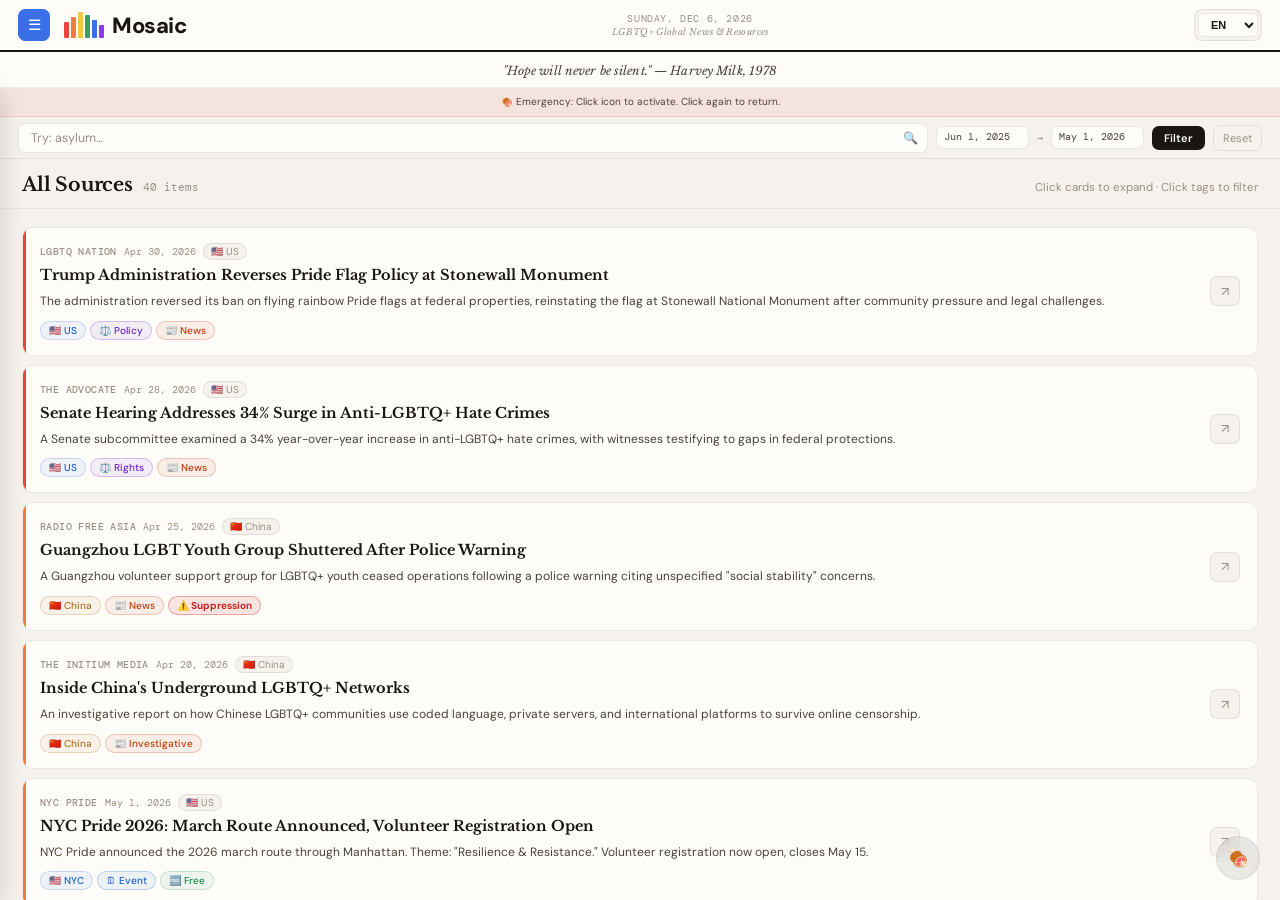
==== commit 3868b16f: "Add files via upload ✨ Mosaic V5: Separation Architecture Complete!" ====
--- a/index.html
+++ b/index.html
@@ -4,412 +4,10 @@
 <meta charset="UTF-8">
 <meta name="viewport" content="width=device-width, initial-scale=1.0">
 <title>Mosaic — LGBTQ+ Global News</title>
+<!-- 引入字體 -->
 <link href="https://fonts.googleapis.com/css2?family=Libre+Baskerville:ital,wght@0,400;0,700;1,400&family=DM+Sans:wght@300;400;500;600&family=DM+Mono:wght@400;500&family=Noto+Sans+TC:wght@400;500;700&display=swap" rel="stylesheet">
-<style>
-*,*::before,*::after{box-sizing:border-box;margin:0;padding:0;}
-
-:root{
-  --glass-red:#e8463a; --glass-orange:#f07c3a; --glass-yellow:#f5c842;
-  --glass-green:#3a9e5f; --glass-blue:#3a6fe8; --glass-violet:#8a3ae8;
-  --glass-pink:#e83a7c; --glass-teal:#3ab8c8;
-  --bg:#f5f2ed; --surface:#fdfcf9;
-  --border:rgba(0,0,0,0.08); --border2:rgba(0,0,0,0.05);
-  --text:#1a1612; --text-mid:#4a4238; --text-dim:#9a8f84;
-  --sidebar-w:220px;
-  --topbar-h:52px;
-  --filterbar-h:42px;
-}
-
-html,body{height:100%;overflow:hidden;}
-body{font-family:'DM Sans','Noto Sans TC',sans-serif;background:var(--bg);color:var(--text);display:flex;flex-direction:column;}
-
-/* ── TOPBAR — newspaper header ── */
-.topbar{
-  height:var(--topbar-h);flex-shrink:0;
-  background:var(--surface);
-  border-bottom:2px solid var(--text);  /* newspaper thick rule */
-  display:flex;align-items:center;
-  padding:0 18px;gap:14px;
-  position:relative;z-index:100;
-}
-
-/* Mosaic glass-shard logo mark — 6-color rainbow flag with sunlight refraction */
-.logo-mark{display:flex;align-items:flex-end;gap:2px;flex-shrink:0;height:26px;position:relative;overflow:visible;}
-.shard{width:5px;border-radius:1px;transform-origin:bottom center;position:relative;overflow:hidden;}
-.shard::after{
-  content:'';position:absolute;inset:0;
-  background:linear-gradient(135deg,transparent 0%,rgba(255,255,255,.5) 45%,rgba(255,255,255,.9) 50%,rgba(255,255,255,.5) 55%,transparent 100%);
-  transform:translateX(-150%);
-  animation:sunlight-sweep 12s ease-in-out infinite;
-}
-.shard:nth-child(1){height:16px;background:var(--glass-red);}
-.shard:nth-child(2){height:21px;background:var(--glass-orange);animation-delay:.4s;}
-.shard:nth-child(2)::after{animation-delay:.4s;}
-.shard:nth-child(3){height:26px;background:var(--glass-yellow);animation-delay:.8s;}
-.shard:nth-child(3)::after{animation-delay:.8s;}
-.shard:nth-child(4){height:23px;background:var(--glass-green);animation-delay:1.2s;}
-.shard:nth-child(4)::after{animation-delay:1.2s;}
-.shard:nth-child(5){height:18px;background:var(--glass-blue);animation-delay:1.6s;}
-.shard:nth-child(5)::after{animation-delay:1.6s;}
-.shard:nth-child(6){height:13px;background:var(--glass-violet);animation-delay:2s;}
-.shard:nth-child(6)::after{animation-delay:2s;}
-
-@keyframes sunlight-sweep{
-  0%{transform:translateX(-150%);}
-  15%{transform:translateX(150%);}
-  100%{transform:translateX(150%);}
-}
-
-.logo-text{font-family:'DM Sans',sans-serif;font-weight:800;font-size:22px;color:var(--text);letter-spacing:-.02em;flex-shrink:0;}
-
-/* Newspaper date + weather — centre of topbar */
-.newspaper-meta{
-  flex:1;min-width:0;text-align:center;
-  display:flex;flex-direction:column;align-items:center;justify-content:center;
-  overflow:hidden;
-}
-.newspaper-date{
-  font-family:'DM Mono',monospace;font-size:10px;letter-spacing:.06em;
-  text-transform:uppercase;color:var(--text-dim);line-height:1;
-  white-space:nowrap;overflow:hidden;text-overflow:ellipsis;max-width:100%;
-}
-.newspaper-tagline{
-  font-family:'Libre Baskerville',serif;font-style:italic;
-  font-size:9px;color:var(--text-dim);letter-spacing:.04em;
-  margin-top:2px;white-space:nowrap;overflow:hidden;text-overflow:ellipsis;max-width:100%;
-}
-
-/* Weather badge — compact, icon + temp only */
-.weather-badge{
-  display:flex;align-items:center;gap:3px;flex-shrink:0;
-  font-family:'DM Mono',monospace;font-size:11px;color:var(--text-dim);
-  background:var(--bg);border:1px solid var(--border);
-  border-radius:6px;padding:3px 7px;
-  white-space:nowrap;max-width:70px;overflow:hidden;
-}
-.weather-icon{font-size:13px;line-height:1;flex-shrink:0;}
-
-/* Lang toggle */
-.lang-toggle{display:flex;gap:2px;background:var(--bg);border:1px solid var(--border);border-radius:8px;padding:3px;flex-shrink:0;}
-.lang-btn{padding:4px 11px;border-radius:5px;border:none;background:transparent;color:var(--text-dim);font-family:'DM Mono',monospace;font-size:10px;letter-spacing:.04em;cursor:pointer;transition:all .16s;}
-.lang-btn.active{background:var(--surface);color:var(--text);box-shadow:0 1px 3px rgba(0,0,0,.08);}
-
-/* Mobile toggle - now visible on all screen sizes */
-.sidebar-toggle{display:flex;width:32px;height:32px;border-radius:7px;background:var(--bg);border:1px solid var(--border);color:var(--text-mid);font-size:15px;cursor:pointer;align-items:center;justify-content:center;flex-shrink:0;transition:all .16s;}
-.sidebar-toggle:hover{background:var(--glass-blue);color:#fff;border-color:var(--glass-blue);}
-
-/* ── QUOTE BAR — Harvey Milk ── */
-.quote-bar{
-  flex-shrink:0;
-  background:var(--surface);
-  border-bottom:1px solid var(--border2);
-  padding:7px 18px;
-  text-align:center;
-}
-.quote-text{
-  font-family:'Libre Baskerville',serif;
-  font-style:italic;
-  font-size:12px;
-  color:var(--text-mid);
-  letter-spacing:.01em;
-  line-height:1.5;
-}
-.quote-author{
-  font-family:'DM Mono',monospace;
-  font-size:9px;
-  color:var(--text-dim);
-  letter-spacing:.08em;
-  text-transform:uppercase;
-  margin-left:8px;
-}
-
-/* ── FILTER BAR ── */
-.filterbar{
-  height:var(--filterbar-h);flex-shrink:0;
-  background:var(--bg);
-  border-bottom:1px solid var(--border);
-  display:flex;align-items:center;
-  padding:0 18px;gap:8px;
-  position:relative;z-index:99;
-}
-
-/* Search */
-.search-wrap{flex:1;position:relative;min-width:0;}
-.search-input{
-  width:100%;
-  background:var(--surface);border:1px solid var(--border);border-radius:7px;
-  padding:6px 30px 6px 12px;
-  font-family:'DM Sans',sans-serif;font-size:12.5px;color:var(--text);
-  outline:none;transition:border-color .18s,box-shadow .18s;
-}
-.search-input:focus{border-color:var(--glass-blue);box-shadow:0 0 0 3px rgba(58,111,232,.08);}
-.search-input::placeholder{color:var(--text-dim);}
-.search-icon{position:absolute;right:10px;top:50%;transform:translateY(-50%);color:var(--text-dim);font-size:12px;pointer-events:none;}
-.search-clear{position:absolute;right:8px;top:50%;transform:translateY(-50%);color:var(--text-dim);font-size:12px;cursor:pointer;display:none;background:none;border:none;line-height:1;}
-
-/* Date inputs — compact */
-.date-field{position:relative;display:inline-flex;align-items:center;flex-shrink:0;}
-.date-disp{
-  background:var(--surface);border:1px solid var(--border);border-radius:7px;
-  padding:4px 18px 4px 7px;color:var(--text-mid);
-  font-family:'DM Mono',monospace;font-size:9.5px;
-  white-space:nowrap;min-width:78px;pointer-events:none;line-height:1.4;
-}
-.date-field input[type=date]{position:absolute;inset:0;opacity:0;cursor:pointer;width:100%;}
-.date-arrow{font-family:'DM Mono',monospace;font-size:10px;color:var(--text-dim);flex-shrink:0;}
-
-.btn-filter{padding:5px 12px;border-radius:7px;background:var(--text);color:#fff;border:none;font-family:'DM Sans',sans-serif;font-size:11px;font-weight:600;cursor:pointer;transition:all .16s;white-space:nowrap;}
-.btn-filter:hover{background:#2a2018;}
-.btn-reset{padding:5px 9px;border-radius:7px;background:transparent;border:1px solid var(--border);color:var(--text-dim);font-family:'DM Sans',sans-serif;font-size:11px;cursor:pointer;transition:all .16s;}
-.btn-reset:hover{color:var(--text);}
-
-/* Active tag badge in filterbar */
-.active-tag-badge{
-  display:none;align-items:center;gap:5px;flex-shrink:0;
-  background:rgba(58,111,232,.1);border:1px solid rgba(58,111,232,.25);
-  border-radius:999px;padding:3px 10px;
-  font-family:'DM Sans',sans-serif;font-size:11px;color:var(--glass-blue);white-space:nowrap;
-}
-.active-tag-badge.show{display:inline-flex;}
-.atb-clear{background:none;border:none;color:rgba(58,111,232,.6);font-size:12px;cursor:pointer;line-height:1;padding:0;margin-left:2px;}
-.atb-clear:hover{color:var(--glass-blue);}
-
-/* ── LAYOUT ── */
-.layout{flex:1;min-height:0;display:flex;overflow:hidden;}
-
-/* ── SIDEBAR ── collapsible on all screen sizes */
-.sidebar{
-  width:var(--sidebar-w);flex-shrink:0;
-  background:var(--surface);border-right:1px solid var(--border);
-  display:flex;flex-direction:column;
-  overflow-y:auto;overflow-x:hidden;
-  position:fixed;left:0;top:calc(var(--topbar-h) + var(--filterbar-h));bottom:0;
-  z-index:200;
-  transform:translateX(-100%);
-  transition:transform .22s ease;
-  box-shadow:4px 0 20px rgba(0,0,0,.12);
-}
-.sidebar.open{transform:translateX(0);}
-.sidebar::-webkit-scrollbar{display:none;}
-
-.sidebar-top{flex:1;padding:14px 0 0;}
-
-.sidebar-section{margin-bottom:4px;}
-.sidebar-label{font-family:'DM Mono',monospace;font-size:9px;letter-spacing:.12em;text-transform:uppercase;color:var(--text-dim);padding:4px 16px 5px;}
-
-.nav-item{display:flex;align-items:center;gap:9px;padding:7px 16px;cursor:pointer;position:relative;transition:background .14s;font-size:13px;font-weight:500;color:var(--text-mid);}
-.nav-item:hover{background:var(--bg);}
-.nav-item.active{background:var(--bg);color:var(--text);font-weight:600;}
-.nav-item.active::before{content:'';position:absolute;left:0;top:18%;bottom:18%;width:3px;border-radius:0 3px 3px 0;background:var(--item-color,var(--glass-blue));}
-.nav-icon{width:21px;height:21px;border-radius:5px;display:flex;align-items:center;justify-content:center;font-size:11px;flex-shrink:0;background:color-mix(in srgb,var(--item-color,var(--glass-blue)) 14%,transparent);}
-.nav-count{margin-left:auto;font-family:'DM Mono',monospace;font-size:10px;color:var(--text-dim);background:var(--bg);border:1px solid var(--border);border-radius:999px;padding:1px 6px;}
-#count-guest{display:none;} /* Hide count for guest submissions */
-
-.sidebar-divider{height:1px;background:var(--border2);margin:6px 14px;}
-
-.country-item{display:flex;align-items:center;gap:8px;padding:5px 16px;cursor:pointer;font-size:12px;color:var(--text-mid);transition:background .14s;}
-.country-item:hover{background:var(--bg);}
-.country-item.active{background:var(--bg);color:var(--text);font-weight:600;}
-.flag{font-size:15px;flex-shrink:0;}
-.country-new{font-size:10px;background:rgba(16,185,129,.18);color:rgba(5,150,105,1);border:1px solid rgba(16,185,129,.45);border-radius:999px;padding:2px 7px;margin-left:auto;font-weight:700;letter-spacing:.05em;}
-
-.sources-text{padding:4px 16px 10px;font-size:10.5px;color:var(--text-dim);line-height:1.75;}
-
-/* ── SIDEBAR BOTTOM ── */
-.sidebar-bottom{
-  flex-shrink:0;
-  border-top:1px solid var(--border);
-  padding:12px 14px;
-  display:flex;flex-direction:column;gap:8px;
-}
-.sb-kofi{
-  display:inline-flex;align-items:center;gap:6px;
-  background:rgba(16,185,129,.12);border:1px solid rgba(16,185,129,.35);
-  border-radius:999px;padding:5px 12px;
-  color:rgba(5,150,105,.95);
-  font-family:'DM Sans',sans-serif;font-size:11px;font-weight:600;
-  text-decoration:none;transition:all .18s;width:100%;justify-content:center;
-}
-.sb-kofi:hover{background:rgba(16,185,129,.22);border-color:rgba(16,185,129,.55);}
-.sb-links{display:flex;justify-content:center;gap:12px;}
-.sb-link{
-  font-family:'DM Mono',monospace;font-size:9px;letter-spacing:.06em;
-  color:var(--text-dim);text-decoration:none;cursor:pointer;
-  transition:color .16s;text-transform:uppercase;background:none;border:none;
-}
-.sb-link:hover{color:var(--text);}
-.sb-credit{
-  font-family:'DM Mono',monospace;font-size:9px;
-  color:var(--text-dim);text-align:center;letter-spacing:.04em;
-  opacity:.65;
-}
-
-/* ── MAIN ── */
-.main{flex:1;min-width:0;display:flex;flex-direction:column;overflow:hidden;}
-.content-header{flex-shrink:0;padding:14px 22px 12px;border-bottom:1px solid var(--border2);display:flex;align-items:baseline;gap:10px;flex-wrap:wrap;}
-.content-title{font-family:'Libre Baskerville',serif;font-size:19px;font-weight:700;letter-spacing:-.01em;color:var(--text);}
-.content-count{font-family:'DM Mono',monospace;font-size:11px;color:var(--text-dim);}
-.content-hint{font-size:11.5px;color:var(--text-dim);margin-left:auto;}
-
-.cards-scroll{flex:1;min-height:0;overflow-y:auto;padding:18px 22px 32px;scrollbar-width:thin;scrollbar-color:rgba(0,0,0,.1) transparent;}
-.cards-scroll::-webkit-scrollbar{width:5px;}
-.cards-scroll::-webkit-scrollbar-thumb{background:rgba(0,0,0,.1);border-radius:3px;}
-
-/* ── CARD ── */
-.card{background:var(--surface);border:1px solid var(--border);border-radius:10px;padding:15px 17px;margin-bottom:9px;cursor:pointer;transition:box-shadow .18s,transform .18s,border-color .18s;position:relative;overflow:hidden;display:flex;gap:13px;align-items:flex-start;}
-.card:hover{box-shadow:0 4px 18px rgba(0,0,0,.08);transform:translateY(-1px);border-color:rgba(0,0,0,.14);}
-.card-strip{position:absolute;left:0;top:0;bottom:0;width:3px;border-radius:10px 0 0 10px;}
-.card-body{flex:1;min-width:0;}
-.card-meta{display:flex;align-items:center;gap:7px;flex-wrap:wrap;margin-bottom:5px;}
-.card-source{font-family:'DM Mono',monospace;font-size:10px;font-weight:500;color:var(--text-dim);letter-spacing:.04em;text-transform:uppercase;}
-.card-date{font-family:'DM Mono',monospace;font-size:10px;color:var(--text-dim);}
-.card-geo{display:inline-flex;align-items:center;gap:3px;font-size:10px;color:var(--text-dim);background:var(--bg);border:1px solid var(--border);border-radius:999px;padding:1px 7px;}
-
-.card-title{font-family:'Libre Baskerville',serif;font-size:14.5px;font-weight:700;line-height:1.45;color:var(--text);margin-bottom:5px;}
-.card-title.zh{font-family:'Noto Sans TC',sans-serif;font-size:13.5px;}
-.card-summary{font-size:12px;color:var(--text-mid);line-height:1.72;margin-bottom:9px;display:-webkit-box;-webkit-line-clamp:2;-webkit-box-orient:vertical;overflow:hidden;}
-.card-tags{display:flex;flex-wrap:wrap;gap:4px;}
-
-.ctag{display:inline-flex;align-items:center;gap:2px;padding:2px 8px;border-radius:999px;font-size:10px;font-family:'DM Sans',sans-serif;font-weight:500;border:1px solid;white-space:nowrap;cursor:pointer;transition:all .14s;}
-.ctag:hover{filter:brightness(.92);transform:scale(1.04);}
-.ctag.tag-active{outline:2px solid currentColor;outline-offset:1px;}
-.ct-news{color:#c0390d;border-color:rgba(192,57,13,.24);background:rgba(192,57,13,.07);}
-.ct-event{color:#1a5fc8;border-color:rgba(26,95,200,.24);background:rgba(26,95,200,.07);}
-.ct-legal{color:#6b24c8;border-color:rgba(107,36,200,.24);background:rgba(107,36,200,.07);}
-.ct-health{color:#1f8a4f;border-color:rgba(31,138,79,.24);background:rgba(31,138,79,.07);}
-.ct-urgent{color:#c8241f;border-color:rgba(200,36,31,.34);background:rgba(200,36,31,.1);font-weight:700;}
-.ct-ban{color:#c8241f;border-color:rgba(200,36,31,.28);background:rgba(200,36,31,.08);font-weight:600;}
-.ct-persecution{color:#8b1a1a;border-color:rgba(139,26,26,.3);background:rgba(139,26,26,.09);font-weight:600;}
-.ct-rollback{color:#b8560a;border-color:rgba(184,86,10,.28);background:rgba(184,86,10,.08);font-weight:600;}
-.ct-resistance{color:#059669;border-color:rgba(5,150,105,.28);background:rgba(5,150,105,.08);font-weight:500;}
-.ct-cn{color:#b07020;border-color:rgba(176,112,32,.24);background:rgba(176,112,32,.07);}
-.ct-us{color:#1a5fc8;border-color:rgba(26,95,200,.18);background:rgba(26,95,200,.06);}
-.ct-free{color:#1f8a4f;border-color:rgba(31,138,79,.2);background:rgba(31,138,79,.06);}
-
-.card-link{flex-shrink:0;display:flex;align-items:center;justify-content:center;width:30px;height:30px;border-radius:7px;background:var(--bg);border:1px solid var(--border);color:var(--text-dim);font-size:13px;text-decoration:none;transition:all .16s;align-self:center;}
-.card-link:hover{background:var(--glass-blue);border-color:var(--glass-blue);color:#fff;}
-
-.hl{background:rgba(245,200,66,.45);border-radius:2px;padding:0 1px;}
-.empty{text-align:center;padding:60px 20px;color:var(--text-dim);font-family:'Libre Baskerville',serif;font-style:italic;font-size:17px;display:none;}
-
-/* Pagination */
-.pagination{display:flex;align-items:center;justify-content:center;gap:8px;padding:20px;margin-top:10px;}
-.pagination-btn{display:flex;align-items:center;justify-content:center;min-width:36px;height:36px;padding:0 12px;border-radius:7px;border:1px solid var(--border);background:var(--surface);color:var(--text-mid);font-family:'DM Sans',sans-serif;font-size:13px;font-weight:500;cursor:pointer;transition:all .16s;}
-.pagination-btn:hover:not(:disabled){background:var(--glass-blue);color:#fff;border-color:var(--glass-blue);}
-.pagination-btn:disabled{opacity:.4;cursor:not-allowed;}
-.pagination-btn.active{background:var(--glass-blue);color:#fff;border-color:var(--glass-blue);font-weight:600;}
-.pagination-info{font-size:12px;color:var(--text-dim);padding:0 8px;}
-
-/* ── DETAIL OVERLAY ── */
-.overlay{position:fixed;inset:0;background:rgba(26,22,18,.52);backdrop-filter:blur(6px);z-index:500;display:flex;justify-content:flex-end;opacity:0;pointer-events:none;transition:opacity .22s;}
-.overlay.open{opacity:1;pointer-events:all;}
-.detail-panel{width:min(520px,95vw);height:100%;background:var(--surface);border-left:1px solid var(--border);display:flex;flex-direction:column;transform:translateX(100%);transition:transform .24s cubic-bezier(.4,0,.2,1);overflow:hidden;}
-.overlay.open .detail-panel{transform:translateX(0);}
-.panel-header{flex-shrink:0;padding:18px 20px 14px;border-bottom:1px solid var(--border2);display:flex;align-items:flex-start;gap:10px;}
-.panel-strip{width:4px;height:38px;border-radius:2px;flex-shrink:0;margin-top:2px;}
-.panel-source-date{font-family:'DM Mono',monospace;font-size:10px;color:var(--text-dim);letter-spacing:.04em;margin-bottom:4px;}
-.panel-title{font-family:'Libre Baskerville',serif;font-size:16px;font-weight:700;line-height:1.4;color:var(--text);flex:1;}
-.panel-close{width:28px;height:28px;border-radius:7px;background:var(--bg);border:1px solid var(--border);color:var(--text-dim);font-size:13px;cursor:pointer;display:flex;align-items:center;justify-content:center;transition:all .16s;flex-shrink:0;}
-.panel-close:hover{background:#fde4e4;border-color:#f5a0a0;color:#c8241f;}
-.panel-body{flex:1;overflow-y:auto;padding:18px 20px 28px;}
-.panel-body::-webkit-scrollbar{width:4px;}
-.panel-body::-webkit-scrollbar-thumb{background:rgba(0,0,0,.1);border-radius:2px;}
-.panel-summary-box{background:var(--bg);border-radius:8px;padding:13px 15px;margin-bottom:14px;border-left:3px solid var(--panel-color,var(--glass-blue));}
-.panel-summary-label{font-family:'DM Mono',monospace;font-size:9px;letter-spacing:.12em;text-transform:uppercase;color:var(--text-dim);margin-bottom:5px;}
-.panel-summary-text{font-size:13px;line-height:1.85;color:var(--text);}
-.panel-tags{display:flex;flex-wrap:wrap;gap:6px;margin-bottom:16px;}
-.panel-tags .ctag{font-size:11.5px;padding:3px 11px;cursor:pointer;}
-.panel-full-text{font-size:12.5px;line-height:1.9;color:var(--text-mid);margin-bottom:20px;white-space:pre-wrap;}
-.panel-cta{display:inline-flex;align-items:center;gap:6px;background:var(--text);color:#fff;border:none;border-radius:8px;padding:9px 18px;font-family:'DM Sans',sans-serif;font-size:13px;font-weight:600;text-decoration:none;cursor:pointer;transition:all .18s;}
-.panel-cta:hover{background:#2a2018;transform:translateY(-1px);}
-
-/* Guest article panel additions */
-.panel-author-box{background:rgba(16,185,129,.08);border:1px solid rgba(16,185,129,.22);border-radius:8px;padding:12px 14px;margin-bottom:14px;}
-.panel-author-label{font-family:'DM Mono',monospace;font-size:9px;letter-spacing:.12em;text-transform:uppercase;color:rgba(5,150,105,.8);margin-bottom:5px;font-weight:600;}
-.panel-author-name{font-size:13px;font-weight:600;color:var(--text);margin-bottom:3px;}
-.panel-author-bio{font-size:11.5px;color:var(--text-mid);line-height:1.6;}
-.panel-listen-btn{display:inline-flex;align-items:center;gap:6px;background:rgba(16,185,129,.12);border:1px solid rgba(16,185,129,.35);color:rgba(5,150,105,.95);border-radius:8px;padding:8px 16px;font-family:'DM Sans',sans-serif;font-size:12px;font-weight:600;cursor:pointer;transition:all .18s;margin-bottom:16px;}
-.panel-listen-btn:hover{background:rgba(16,185,129,.22);border-color:rgba(16,185,105,.55);}
-.panel-listen-btn.playing{background:rgba(16,185,129,.25);border-color:rgba(16,185,129,.6);}
-.panel-guest-disclaimer{background:rgba(245,200,66,.08);border:1px solid rgba(245,200,66,.25);border-radius:8px;padding:11px 13px;margin-top:16px;font-size:10.5px;line-height:1.75;color:var(--text-mid);}
-.panel-guest-disclaimer strong{color:var(--text);font-weight:600;}
-.panel-copyright{background:rgba(58,111,232,.08);border:1px solid rgba(58,111,232,.22);border-radius:8px;padding:11px 13px;margin-top:10px;font-size:10.5px;line-height:1.75;color:var(--text-mid);}
-.panel-copyright strong{color:var(--text);font-weight:600;}
-
-/* Comments section for guest articles */
-.panel-comments{background:var(--bg);border:1px solid var(--border);border-radius:8px;padding:14px 16px;margin-top:16px;}
-.panel-comments-header{font-family:'DM Mono',monospace;font-size:10px;letter-spacing:.12em;text-transform:uppercase;color:var(--text-dim);margin-bottom:10px;font-weight:600;}
-.panel-comments-placeholder{text-align:center;padding:20px;background:rgba(16,185,129,.05);border:1px dashed rgba(16,185,129,.25);border-radius:6px;}
-.panel-comments-placeholder-icon{font-size:32px;margin-bottom:8px;opacity:.6;}
-.panel-comments-placeholder-text{font-size:12px;color:var(--text-mid);line-height:1.7;}
-.panel-comments-placeholder-text strong{color:var(--text);font-weight:600;}
-
-/* Disclaimer modal */
-.disc-overlay{position:fixed;inset:0;background:rgba(26,22,18,.6);backdrop-filter:blur(8px);z-index:800;display:flex;align-items:center;justify-content:center;padding:20px;opacity:0;pointer-events:none;transition:opacity .22s;}
-.disc-overlay.open{opacity:1;pointer-events:all;}
-.disc-modal{background:var(--surface);border:1px solid var(--border);border-radius:14px;padding:28px 26px;max-width:520px;width:100%;max-height:82vh;overflow-y:auto;position:relative;box-shadow:0 24px 60px rgba(0,0,0,.18);}
-.disc-modal::-webkit-scrollbar{width:4px;}
-.disc-modal::-webkit-scrollbar-thumb{background:rgba(0,0,0,.1);border-radius:2px;}
-.disc-close{position:absolute;top:14px;right:14px;width:28px;height:28px;border-radius:7px;background:var(--bg);border:1px solid var(--border);color:var(--text-dim);font-size:13px;cursor:pointer;display:flex;align-items:center;justify-content:center;transition:all .16s;}
-.disc-close:hover{background:#fde4e4;color:#c8241f;}
-.disc-title{font-family:'Libre Baskerville',serif;font-size:15px;font-weight:700;color:var(--text);margin-bottom:16px;padding-right:32px;}
-.disc-sec-title{font-family:'DM Mono',monospace;font-size:9px;letter-spacing:.12em;text-transform:uppercase;color:var(--text-dim);margin-bottom:5px;}
-.disc-body{font-size:12px;color:var(--text-mid);line-height:1.9;margin-bottom:14px;}
-.disc-body strong{color:var(--text);font-weight:600;}
-.disc-divider{height:1px;background:var(--border2);margin:12px 0;}
-
-/* Responsive */
-@media(max-width:700px){
-  :root{--sidebar-w:240px;}
-  .content-hint,.weather-badge,.newspaper-tagline,.quote-bar{display:none;}
-  /* Filterbar: search full row, dates below */
-  .filterbar{flex-wrap:wrap;height:auto;padding:6px 12px;gap:5px;}
-  .search-wrap{flex-basis:100%;order:1;}
-  .date-field,.date-arrow,.btn-filter,.btn-reset{order:2;}
-  .active-tag-badge{order:3;}
-  .cards-scroll{padding:12px 14px 28px;}
-  .card{padding:12px 13px;}
-}
-
-@media(max-width:420px){
-  /* Hide dates entirely on very small phones, keep search + buttons */
-  .date-field,.date-arrow{display:none;}
-}
-
-@keyframes cardIn{from{opacity:0;transform:translateY(5px);}to{opacity:1;transform:translateY(0);}}
-.card{animation:cardIn .28s ease both;}
-
-/* Emergency Exit / Panic Button */
-.panic-button{position:fixed;bottom:20px;right:20px;width:44px;height:44px;border-radius:50%;background:rgba(100,100,100,.12);border:1px solid rgba(150,150,150,.18);color:var(--text-dim);font-size:18px;cursor:pointer;display:flex;align-items:center;justify-content:center;z-index:10000;transition:all .2s;backdrop-filter:blur(8px);}
-.panic-button:hover{background:rgba(255,59,48,.12);border-color:rgba(255,59,48,.25);color:rgba(255,59,48,.85);transform:scale(1.05);}
-.panic-menu{display:none;position:fixed;bottom:74px;right:20px;background:var(--surface);border:1px solid var(--border);border-radius:10px;padding:8px;box-shadow:0 8px 24px rgba(0,0,0,.15);z-index:501;min-width:200px;}
-.panic-menu.open{display:block;animation:panicFadeIn .2s ease;}
-@keyframes panicFadeIn{from{opacity:0;transform:translateY(10px);}to{opacity:1;transform:translateY(0);}}
-.panic-option{display:flex;align-items:center;gap:10px;padding:10px 14px;border-radius:6px;cursor:pointer;font-size:13px;color:var(--text);transition:background .14s;}
-.panic-option:hover{background:var(--bg);}
-.panic-option-icon{font-size:16px;min-width:20px;}
-.panic-option-text{flex:1;line-height:1.4;}
-
-/* Disguise Page - Recipe Cover */
-.disguise-page{display:none;position:fixed;inset:0;background:#fff;z-index:9998;overflow-y:auto;padding:20px;}
-.disguise-page.active{display:block;}
-.disguise-content{max-width:800px;margin:0 auto;font-family:'Noto Sans SC','Microsoft YaHei',sans-serif;color:#333;line-height:1.8;}
-.disguise-header{text-align:center;padding:20px 0 30px;border-bottom:2px solid #e74c3c;}
-.disguise-title{font-size:32px;font-weight:700;color:#e74c3c;margin-bottom:8px;}
-.disguise-subtitle{font-size:14px;color:#666;}
-.disguise-recipe{padding:30px 0;border-bottom:1px solid #eee;}
-.disguise-recipe:last-child{border-bottom:none;}
-.disguise-recipe-img{font-size:48px;text-align:center;margin-bottom:15px;line-height:1;}
-.disguise-recipe-title{font-size:22px;font-weight:600;color:#333;margin-bottom:15px;text-align:center;}
-.disguise-recipe-meta{font-size:13px;color:#999;margin-bottom:20px;}
-.disguise-recipe-section{margin-bottom:20px;}
-.disguise-recipe-section h3{font-size:16px;font-weight:600;color:#e74c3c;margin-bottom:10px;}
-.disguise-recipe-section ul{list-style:none;padding-left:0;}
-.disguise-recipe-section li{padding:5px 0;font-size:14px;line-height:1.8;}
-.disguise-recipe-section li::before{content:'• ';color:#e74c3c;font-weight:bold;margin-right:8px;}
-.disguise-recipe-section p{font-size:14px;line-height:1.8;margin-bottom:10px;}
-
-</style>
+<!-- 🌟 重點：這裡呼叫了我們分離出來的 CSS 檔案 -->
+<link rel="stylesheet" href="./css/style.css">
 </head>
 <body>
 
@@ -425,19 +23,16 @@
     <div class="logo-text">Mosaic</div>
   </div>
 
-  <!-- Newspaper date + tagline — centre -->
   <div class="newspaper-meta">
     <div class="newspaper-date" id="newspaper-date">Loading…</div>
     <div class="newspaper-tagline" id="newspaper-tagline">LGBTQ+ Global News & Resources</div>
   </div>
 
-  <!-- Weather -->
   <div class="weather-badge" id="weather-badge" style="display:none">
     <span class="weather-icon" id="weather-icon">🌤</span>
     <span id="weather-text">—</span>
   </div>
 
-  <!-- Lang Selector -->
   <div class="lang-toggle">
     <select id="lang-select" style="padding:4px 8px;border-radius:6px;border:1px solid var(--border);background:var(--surface);color:var(--text);font-size:11px;font-weight:600;cursor:pointer;">
       <option value="en" selected>EN</option>
@@ -449,7 +44,7 @@
   </div>
 </div>
 
-<!-- ── QUOTE BAR — Rotating Quotes ── -->
+<!-- ── QUOTE BAR ── -->
 <div class="quote-bar">
   <span class="quote-text" id="quote-text"></span>
 </div>
@@ -461,14 +56,11 @@
 
 <!-- ── FILTER BAR ── -->
 <div class="filterbar">
-  <!-- Search -->
   <div class="search-wrap">
     <input class="search-input" id="search-input" type="text" autocomplete="off">
     <span class="search-icon" id="search-icon">🔍</span>
     <button class="search-clear" id="search-clear">✕</button>
   </div>
-
-  <!-- Date range -->
   <div class="date-field">
     <span class="date-disp" id="disp-from">Jun 1, 2025</span>
     <input type="date" id="date-from" value="2025-06-01">
@@ -478,11 +70,9 @@
     <span class="date-disp" id="disp-to">May 1, 2026</span>
     <input type="date" id="date-to" value="2026-05-01">
   </div>
-
   <button class="btn-filter" id="btn-filter">Filter</button>
   <button class="btn-reset" id="btn-reset">Reset</button>
 
-  <!-- Active tag badge -->
   <div class="active-tag-badge" id="active-tag-badge">
     <span id="atb-text"></span>
     <button class="atb-clear" id="atb-clear">✕</button>
@@ -538,108 +128,50 @@
           <span class="flag">🌐</span>
           <span class="nav-label" data-en="Global" data-zh="全球">Global</span>
         </div>
-        
-        <!-- Friendly -->
-        <div class="country-item" data-country="ca">
-          <span class="flag">🇨🇦</span>
-          <span class="nav-label" data-en="Canada 🟢" data-zh="加拿大 🟢">Canada 🟢</span>
-        </div>
-        <div class="country-item" data-country="nl">
-          <span class="flag">🇳🇱</span>
-          <span class="nav-label" data-en="Netherlands 🟢" data-zh="荷蘭 🟢">Netherlands 🟢</span>
-        </div>
-        <div class="country-item" data-country="is">
-          <span class="flag">🇮🇸</span>
-          <span class="nav-label" data-en="Iceland 🟢" data-zh="冰島 🟢">Iceland 🟢</span>
-        </div>
-        <div class="country-item" data-country="tw">
-          <span class="flag">🇹🇼</span>
-          <span class="nav-label" data-en="Taiwan 🟢" data-zh="台灣 🟢">Taiwan 🟢</span>
-        </div>
-        
-        <!-- Neutral/Mixed -->
-        <div class="country-item" data-country="us">
-          <span class="flag">🇺🇸</span>
-          <span class="nav-label" data-en="United States 🟡" data-zh="美國 🟡">United States 🟡</span>
-        </div>
-        <div class="country-item" data-country="gb">
-          <span class="flag">🇬🇧</span>
-          <span class="nav-label" data-en="United Kingdom 🟡" data-zh="英國 🟡">United Kingdom 🟡</span>
-        </div>
-        
-        <!-- Hostile -->
-        <div class="country-item" data-country="cn">
-          <span class="flag">🇨🇳</span>
-          <span class="nav-label" data-en="China 🔴" data-zh="中國 🔴">China 🔴</span>
-        </div>
-        <div class="country-item" data-country="ru">
-          <span class="flag">🇷🇺</span>
-          <span class="nav-label" data-en="Russia 🔴" data-zh="俄羅斯 🔴">Russia 🔴</span>
-        </div>
-        <div class="country-item" data-country="ir">
-          <span class="flag">🇮🇷</span>
-          <span class="nav-label" data-en="Iran 🔴" data-zh="伊朗 🔴">Iran 🔴</span>
-        </div>
-        <div class="country-item" data-country="ug">
-          <span class="flag">🇺🇬</span>
-          <span class="nav-label" data-en="Uganda 🔴" data-zh="烏干達 🔴">Uganda 🔴</span>
-        </div>
-        <div class="country-item" data-country="sa">
-          <span class="flag">🇸🇦</span>
-          <span class="nav-label" data-en="Saudi Arabia 🔴" data-zh="沙烏地阿拉伯 🔴">Saudi Arabia 🔴</span>
-        </div>
+        <div class="country-item" data-country="ca"><span class="flag">🇨🇦</span><span class="nav-label" data-en="Canada 🟢" data-zh="加拿大 🟢">Canada 🟢</span></div>
+        <div class="country-item" data-country="nl"><span class="flag">🇳🇱</span><span class="nav-label" data-en="Netherlands 🟢" data-zh="荷蘭 🟢">Netherlands 🟢</span></div>
+        <div class="country-item" data-country="is"><span class="flag">🇮🇸</span><span class="nav-label" data-en="Iceland 🟢" data-zh="冰島 🟢">Iceland 🟢</span></div>
+        <div class="country-item" data-country="tw"><span class="flag">🇹🇼</span><span class="nav-label" data-en="Taiwan 🟢" data-zh="台灣 🟢">Taiwan 🟢</span></div>
+        <div class="country-item" data-country="us"><span class="flag">🇺🇸</span><span class="nav-label" data-en="United States 🟡" data-zh="美國 🟡">United States 🟡</span></div>
+        <div class="country-item" data-country="gb"><span class="flag">🇬🇧</span><span class="nav-label" data-en="United Kingdom 🟡" data-zh="英國 🟡">United Kingdom 🟡</span></div>
+        <div class="country-item" data-country="cn"><span class="flag">🇨🇳</span><span class="nav-label" data-en="China 🔴" data-zh="中國 🔴">China 🔴</span></div>
+        <div class="country-item" data-country="ru"><span class="flag">🇷🇺</span><span class="nav-label" data-en="Russia 🔴" data-zh="俄羅斯 🔴">Russia 🔴</span></div>
+        <div class="country-item" data-country="ir"><span class="flag">🇮🇷</span><span class="nav-label" data-en="Iran 🔴" data-zh="伊朗 🔴">Iran 🔴</span></div>
+        <div class="country-item" data-country="ug"><span class="flag">🇺🇬</span><span class="nav-label" data-en="Uganda 🔴" data-zh="烏干達 🔴">Uganda 🔴</span></div>
+        <div class="country-item" data-country="sa"><span class="flag">🇸🇦</span><span class="nav-label" data-en="Saudi Arabia 🔴" data-zh="沙烏地阿拉伯 🔴">Saudi Arabia 🔴</span></div>
       </div>
 
       <div class="sidebar-divider"></div>
 
       <!-- Guest Voices -->
       <div class="sidebar-section">
-        <div class="sidebar-label">
-          <span data-en="✍️ Guest Voices" data-zh="✍️ 特邀嘉賓">✍️ Guest Voices</span>
-        </div>
+        <div class="sidebar-label"><span data-en="✍️ Guest Voices" data-zh="✍️ 特邀嘉賓">✍️ Guest Voices</span></div>
         <div class="nav-item" data-cat="guest" style="--item-color:#e83a7c">
           <div class="nav-icon" style="--item-color:#e83a7c">💬</div>
           <span class="nav-label" data-en="Submissions" data-zh="投稿專欄">Submissions</span>
           <span class="nav-count" id="count-guest">—</span>
         </div>
         <div style="padding:8px 16px 10px;font-size:10.5px;color:var(--text-dim);line-height:1.75;">
-          <span data-en="Share your story, essay, or perspective with the community." data-zh="與社群分享您的故事、文章或觀點。">Share your story, essay, or perspective with the community.</span><br>
-          <div style="margin-top:6px;padding:6px 10px;background:var(--bg);border:1px solid var(--border);border-radius:6px;font-family:monospace;font-size:11px;color:var(--text);cursor:pointer;user-select:all;" onclick="navigator.clipboard.writeText('chaosxxcinema@outlook.com').then(()=>alert('Email copied! 郵箱已複製！'))" title="Click to copy email 點擊複製郵箱">
-            chaosxxcinema@outlook.com
-          </div>
-          <div style="margin-top:4px;font-size:10px;color:var(--text-dim);">
-            <span data-en="↑ Click to copy email" data-zh="↑ 點擊複製郵箱">↑ Click to copy email</span>
-          </div>
-        </div>
-      </div>
-
+          <span data-en="Share your story..." data-zh="與社群分享您的故事...">Share your story with the community.</span><br>
+          <div style="margin-top:6px;padding:6px 10px;background:var(--bg);border:1px solid var(--border);border-radius:6px;font-family:monospace;font-size:11px;color:var(--text);cursor:pointer;" onclick="navigator.clipboard.writeText('chaosxxcinema@outlook.com').then(()=>alert('Email copied!'))">chaosxxcinema@outlook.com</div>
+        </div>
+      </div>
 
       <div class="sidebar-divider"></div>
-
       <div class="sidebar-section">
         <div class="sidebar-label" id="lbl-sources">Sources</div>
-        <div class="sources-text">
-          PinkNews · The Advocate<br>
-          LGBTQ Nation · Lambda Legal<br>
-          Immigration Equality<br>
-          Human Rights Watch<br>
-          端傳媒 · 自由亞洲電台
-        </div>
-      </div>
-
-    </div><!-- /sidebar-top -->
-
-    <!-- SIDEBAR BOTTOM -->
+        <div class="sources-text">PinkNews · The Advocate<br>LGBTQ Nation · Lambda Legal<br>端傳媒 · 自由亞洲電台</div>
+      </div>
+    </div>
+
     <div class="sidebar-bottom">
-      <a class="sb-kofi" href="https://ko-fi.com/chaosxxcinema" target="_blank" rel="noopener" id="sb-kofi-btn">
-        ☕ <span id="kofi-label">Buy me a coffee</span>
-      </a>
-      <button class="sb-link" id="sb-about" onclick="document.getElementById('disc-overlay').classList.add('open')" style="text-align:center;width:100%;padding:6px;">
+      <a class="sb-kofi" href="https://ko-fi.com/chaosxxcinema" target="_blank" rel="noopener">☕ <span id="kofi-label">Buy me a coffee</span></a>
+      <button class="sb-link" id="sb-about" onclick="document.getElementById('disc-overlay').classList.add('open')" style="width:100%;padding:6px;">
         <span data-en="ℹ️ About & Contact" data-zh="ℹ️ 關於與聯繫">ℹ️ About & Contact</span>
       </button>
       <div class="sb-credit">XiaXia · ChaosXX™ © 2026</div>
     </div>
-  </div><!-- /sidebar -->
+  </div>
 
   <!-- MAIN -->
   <div class="main">
@@ -653,10 +185,9 @@
       <div class="empty" id="empty-state">No results found 🌈</div>
     </div>
   </div>
-
-</div><!-- /layout -->
-
-<!-- DETAIL OVERLAY -->
+</div>
+
+<!-- OVERLAYS (Detail & Disclaimer) -->
 <div class="overlay" id="overlay">
   <div class="detail-panel" id="detail-panel">
     <div class="panel-header">
@@ -674,1386 +205,61 @@
       </div>
       <div class="panel-tags" id="panel-tags"></div>
       <div class="panel-full-text" id="panel-full"></div>
-      <a class="panel-cta" id="panel-cta" href="#" target="_blank" rel="noopener">
-        → <span id="cta-text">Read Original Article</span>
-      </a>
-    </div>
-  </div>
-</div>
-
-<!-- DISCLAIMER MODAL -->
+      <a class="panel-cta" id="panel-cta" href="#" target="_blank">→ <span id="cta-text">Read Original Article</span></a>
+    </div>
+  </div>
+</div>
+
 <div class="disc-overlay" id="disc-overlay">
   <div class="disc-modal">
     <button class="disc-close" onclick="document.getElementById('disc-overlay').classList.remove('open')">✕</button>
     <div class="disc-title" id="disc-title">⚠️ Disclaimer</div>
+  
     <div class="disc-sec-title" id="disc-s1">About This Tool</div>
-    <div class="disc-body" id="disc-b1"><strong>Mosaic</strong> is an independently developed LGBTQ+ news aggregator by XiaXia (ChaosXX™). <strong>Built by a marginalized creator, for the marginalized community</strong> — Mosaic exists because safe, accessible information can mean the difference between survival and persecution. In countries where being LGBTQ+ is criminalized, where censorship blocks vital resources, where seeking help can be dangerous, having the right information at the right time can save lives.<br><br>This platform aggregates news, legal resources, medical information, and emergency tools from trusted sources worldwide. It is designed for LGBTQ+ individuals in hostile environments, providing the knowledge needed to navigate persecution, seek asylum, access healthcare, and find community support.<br><br>Mosaic is not affiliated with any organization. All content is sourced from publicly available third-party publications. Copyright remains with original authors.</div>
-    <div class="disc-divider"></div>
+    <div class="disc-body" id="disc-b1">...</div>
+  
     <div class="disc-sec-title" id="disc-s2">AI Summary Notice</div>
-    <div class="disc-body" id="disc-b2">Summaries are auto-generated by <strong>Gemini AI (Google)</strong> and may contain errors. They do not constitute legal, medical, or psychological advice. Always refer to the original source.</div>
-    <div class="disc-divider"></div>
+    <div class="disc-body" id="disc-b2">...</div>
+  
     <div class="disc-sec-title" id="disc-s3">Privacy & Data</div>
-    <div class="disc-body" id="disc-b3">No visitor data is collected. No cookies are used for tracking. No information is sold to third parties.</div>
-    <div class="disc-divider"></div>
+    <div class="disc-body" id="disc-b3">...</div>
+  
     <div class="disc-sec-title" id="disc-s4">User Responsibility</div>
-    <div class="disc-body" id="disc-b4">In any crisis, contact professional support services directly — do not rely on this tool. To request content removal, contact: <a href="mailto:chaosxxcinema@outlook.com" style="color:var(--glass-blue)">chaosxxcinema@outlook.com</a></div>
+    <div class="disc-body" id="disc-b4">...</div>
+  
     <div class="disc-divider"></div>
     <div class="disc-sec-title" id="disc-s5">Maintainer</div>
-    <div class="disc-body" id="disc-b5">XiaXia · ChaosXX™ · © 2026 · Independent creator, non-commercial</div>
-  </div>
-</div>
-
-<!-- Emergency Exit / Panic Button -->
+    <div class="disc-body" id="disc-b5">XiaXia · ChaosXX™ · © 2026</div>
+  </div>
+</div>
+
+<!-- 緊急逃生按鈕與偽裝頁面 -->
 <div class="panic-button" id="panic-btn">🍖</div>
 
-<!-- Disguise Page (Chinese Recipe Website) - 9 Full Recipes -->
 <div class="disguise-page" id="disguise-page">
   <div class="disguise-content">
     <div class="disguise-header">
-      <div class="disguise-title" id="recipe-site-title">美食天下 - 家常菜做法大全</div>
-      <div class="disguise-subtitle">www.meishichina.com | 每日更新最新菜譜</div>
-    </div>
-    
+      <div class="disguise-title" id="recipe-site-title">美食天下</div>
+      <div class="disguise-subtitle">www.meishichina.com</div>
+    </div>
     <div class="disguise-recipe">
       <div class="disguise-recipe-img" id="recipe-icon">🍽️</div>
       <div class="disguise-recipe-title" id="recipe-name">菜名</div>
       <div class="disguise-recipe-meta" id="recipe-meta">難度：中等 | 時間：30分鐘</div>
-      
-      <div class="disguise-recipe-section">
-        <h3 id="label-ingredients">主料</h3>
-        <ul id="recipe-ingredients"></ul>
-      </div>
-      
-      <div class="disguise-recipe-section">
-        <h3 id="label-seasonings">調料</h3>
-        <ul id="recipe-seasonings"></ul>
-      </div>
-      
-      <div class="disguise-recipe-section">
-        <h3 id="label-steps">做法步驟</h3>
-        <div id="recipe-steps"></div>
-      </div>
-      
-      <div class="disguise-recipe-section">
-        <p id="recipe-tips" style="color:#999;font-size:12px;"></p>
-      </div>
-    </div>
-
-    <div style="text-align:center;padding:30px 0;border-top:1px solid #eee;margin-top:20px;color:#999;font-size:12px;">
-      <p id="recipe-footer">© 2026 美食天下 meishichina.com | 更多菜譜請訪問首頁</p>
-      <p style="margin-top:8px;" id="recipe-categories">熱門分類：川菜 | 粵菜 | 湘菜 | 素菜 | 湯羹 | 烘焙</p>
-    </div>
-  </div>
-</div>
-
-
-<script>
-// ── DATA ──
-const MN=['Jan','Feb','Mar','Apr','May','Jun','Jul','Aug','Sep','Oct','Nov','Dec'];
-const DAYS_EN=['Sunday','Monday','Tuesday','Wednesday','Thursday','Friday','Saturday'];
-const DAYS_ZH=['週日','週一','週二','週三','週四','週五','週六'];
-function fmtDate(s){const[y,m,d]=s.split('-');return`${MN[+m-1]} ${+d}, ${y}`;}
-
-// Rotating quotes
-const quotes=[
-  {en:'"Hope will never be silent." — Harvey Milk, 1978',zh:'"希望永不沉默。" — Harvey Milk, 1978'},
-  {en:'"Love is love." — Mildred Loving',zh:'"愛就是愛。" — Mildred Loving'},
-  {en:'"We deserve to experience love fully, equally, without shame and without compromise." — Elliot Page',zh:'"我們值得完整、平等地體驗愛，無需羞恥、無需妥協。" — Elliot Page'},
-  {en:'"No pride for some of us without liberation for all of us." — Marsha P. Johnson',zh:'"沒有我們所有人的解放，就沒有我們中任何人的驕傲。" — Marsha P. Johnson'},
-  {en:'"Be yourself. Everyone else is already taken." — Oscar Wilde',zh:'"做你自己。其他人都已經有人做了。" — Oscar Wilde'},
-  {en:'"It takes no compromise to give people their rights. It takes no money to respect the individual." — Harvey Milk',zh:'"給予人們權利不需要妥協。尊重個體不需要金錢。" — Harvey Milk'},
-  {en:'"The only way to survive is by taking care of one another." — Grace Lee Boggs',zh:'"唯一的生存之道就是彼此照顧。" — Grace Lee Boggs'}
-];
-
-// Country risk levels config
-const countryRisks={
-  ca:{level:'friendly',emoji:'🟢'},
-  nl:{level:'friendly',emoji:'🟢'},
-  is:{level:'friendly',emoji:'🟢'},
-  tw:{level:'friendly',emoji:'🟢'},
-  us:{level:'mixed',emoji:'🟡'},
-  gb:{level:'mixed',emoji:'🟡'},
-  cn:{level:'hostile',emoji:'🔴'},
-  ru:{level:'hostile',emoji:'🔴'},
-  ir:{level:'hostile',emoji:'🔴'},
-  ug:{level:'hostile',emoji:'🔴'},
-  sa:{level:'hostile',emoji:'🔴'}
-};
-
-const items=[
-  {id:1,cat:'news',country:'us',date:'2026-04-30',urgent:false,
-   source:{en:'LGBTQ Nation',zh:'LGBTQ Nation'},
-   title:{en:'Trump Administration Reverses Pride Flag Policy at Stonewall Monument',zh:'特朗普政府撤回石牆紀念碑驕傲旗幟禁令'},
-   summary:{en:'The administration reversed its ban on flying rainbow Pride flags at federal properties, reinstating the flag at Stonewall National Monument after community pressure and legal challenges.',zh:'政府在社區施壓和法律挑戰後撤回了在聯邦財產懸掛彩虹旗的禁令，恢復了石牆國家紀念碑的旗幟展示。'},
-   full:{en:'The administration\'s reversal came after sustained pressure from LGBTQ+ advocacy groups and Democratic lawmakers who argued the ban violated First Amendment protections. The Stonewall National Monument, which commemorates the 1969 riots, will continue to fly the Pride flag during designated periods.',zh:'政府的撤回決定源於 LGBTQ+ 倡議組織和民主黨議員的持續施壓。石牆國家紀念碑——紀念1969年暴動——將在指定時期繼續懸掛驕傲旗幟。'},
-   tags:[{t:{en:'🇺🇸 US',zh:'🇺🇸 美國'},c:'ct-us'},{t:{en:'⚖️ Policy',zh:'⚖️ 政策'},c:'ct-legal'},{t:{en:'📰 News',zh:'📰 新聞'},c:'ct-news'}],
-   color:'var(--glass-red)',url:'https://lgbtqnation.com'},
-
-  {id:2,cat:'news',country:'us',date:'2026-04-28',urgent:false,
-   source:{en:'The Advocate',zh:'The Advocate'},
-   title:{en:'Senate Hearing Addresses 34% Surge in Anti-LGBTQ+ Hate Crimes',zh:'參議院聽證會審查反 LGBTQ+ 仇恨犯罪激增34%問題'},
-   summary:{en:'A Senate subcommittee examined a 34% year-over-year increase in anti-LGBTQ+ hate crimes, with witnesses testifying to gaps in federal protections.',zh:'參議院小組委員會就反 LGBTQ+ 仇恨犯罪較去年同期增加34%舉行聽證，證人就聯邦保護的缺口作證。'},
-   full:{en:'Data presented showed disproportionate targeting of transgender women of colour and youth. Committee members from both parties called for enhanced reporting requirements and dedicated federal investigation resources.',zh:'提交的數據顯示有色人種跨性別女性和青少年受到不成比例的針對。兩黨委員會成員呼籲加強報告要求並為調查提供專項聯邦資源。'},
-   tags:[{t:{en:'🇺🇸 US',zh:'🇺🇸 美國'},c:'ct-us'},{t:{en:'⚖️ Rights',zh:'⚖️ 權利'},c:'ct-legal'},{t:{en:'📰 News',zh:'📰 新聞'},c:'ct-news'}],
-   color:'var(--glass-red)',url:'https://advocate.com'},
-
-  {id:3,cat:'news',country:'cn',date:'2026-04-25',urgent:false,
-   source:{en:'Radio Free Asia',zh:'自由亞洲電台'},
-   title:{en:'Guangzhou LGBT Youth Group Shuttered After Police Warning',zh:'廣州 LGBT 青年支持小組在警方警告後被迫關閉'},
-   summary:{en:'A Guangzhou volunteer support group for LGBTQ+ youth ceased operations following a police warning citing unspecified "social stability" concerns.',zh:'廣州一個服務 LGBTQ+ 青年的義工支持小組在接到警方以「社會穩定」為由的警告後停止運營。'},
-   full:{en:'The group had operated for three years providing counselling and community connections. Human rights observers note this follows a broader pattern of restrictions on LGBTQ+ civil society since 2021.',zh:'該小組為青年提供諮詢和社區連接，已運營三年。人權觀察人士指出，這延續了自2021年以來對 LGBTQ+ 公民社會限制的更廣泛模式。'},
-   tags:[{t:{en:'🇨🇳 China',zh:'🇨🇳 中國'},c:'ct-cn'},{t:{en:'📰 News',zh:'📰 新聞'},c:'ct-news'},{t:{en:'⚠️ Suppression',zh:'⚠️ 打壓'},c:'ct-urgent'}],
-   color:'var(--glass-orange)',url:'https://rfa.org'},
-
-  {id:4,cat:'news',country:'cn',date:'2026-04-20',urgent:false,
-   source:{en:'The Initium Media',zh:'端傳媒'},
-   title:{en:'Inside China\'s Underground LGBTQ+ Networks',zh:'中國 LGBTQ+ 地下網絡內部：如何在審查中生存'},
-   summary:{en:'An investigative report on how Chinese LGBTQ+ communities use coded language, private servers, and international platforms to survive online censorship.',zh:'調查報告記錄中國 LGBTQ+ 社群如何使用隱語、私人伺服器和境外平台在網絡審查下生存。'},
-   full:{en:'The report documents strategies including coded emoji, migration to encrypted platforms, and offline study groups disguised as book clubs. Authors interviewed 30+ community members across six cities.',zh:'報告記錄了包括隱語表情、遷移至加密平台，以及偽裝成讀書俱樂部的線下小組等策略。作者在六個城市採訪了超過30名成員。'},
-   tags:[{t:{en:'🇨🇳 China',zh:'🇨🇳 中國'},c:'ct-cn'},{t:{en:'📰 Investigative',zh:'📰 調查報道'},c:'ct-news'}],
-   color:'var(--glass-orange)',url:'https://theinitium.com'},
-
-  {id:5,cat:'events',country:'us',date:'2026-05-01',urgent:false,
-   source:{en:'NYC Pride',zh:'NYC Pride'},
-   title:{en:'NYC Pride 2026: March Route Announced, Volunteer Registration Open',zh:'2026 紐約驕傲遊行：路線公佈，義工報名開放'},
-   summary:{en:'NYC Pride announced the 2026 march route through Manhattan. Theme: "Resilience & Resistance." Volunteer registration now open, closes May 15.',zh:'紐約驕傲遊行公佈2026年曼哈頓路線，主題為「韌性與抵抗」，義工報名開放至5月15日。'},
-   full:{en:'New this year: a dedicated section for asylum seekers and immigrants. Volunteer roles include marshals, accessibility guides, and medical support.',zh:'今年新增：為尋求庇護者和移民設立的專門環節。義工崗位包括遊行引導員、無障礙服務和醫療支持。'},
-   tags:[{t:{en:'🇺🇸 NYC',zh:'🇺🇸 紐約'},c:'ct-us'},{t:{en:'🗓 Event',zh:'🗓 活動'},c:'ct-event'},{t:{en:'🆓 Free',zh:'🆓 免費'},c:'ct-free'}],
-   color:'var(--glass-orange)',url:'https://nycpride.org'},
-
-  {id:6,cat:'events',country:'us',date:'2026-04-26',urgent:false,
-   source:{en:'Immigration Equality',zh:'Immigration Equality'},
-   title:{en:'Free Legal Clinic: LGBTQ+ Asylum Seekers — NYC, May 8',zh:'免費法律診所：LGBTQ+ 庇護申請者——紐約，5月8日'},
-   summary:{en:'Free in-person legal clinic at the LGBT Community Center, May 8, 10AM–4PM. Interpretation available in Spanish, Mandarin, and Cantonese.',zh:'5月8日上午10點至下午4點在 LGBT 社群中心舉辦免費現場法律診所，提供西班牙語、普通話和廣東話口譯。'},
-   full:{en:'Volunteer attorneys provide 30-minute consultations on asylum eligibility and documentation. No appointment necessary. Remote video call option available with prior registration.',zh:'義工律師提供30分鐘庇護資格和文件諮詢。無需預約。提前報名可選擇遠程視頻諮詢。'},
-   tags:[{t:{en:'🇺🇸 NYC',zh:'🇺🇸 紐約'},c:'ct-us'},{t:{en:'🗓 May 8',zh:'🗓 5月8日'},c:'ct-event'},{t:{en:'🆓 Free',zh:'🆓 免費'},c:'ct-free'},{t:{en:'⚖️ Asylum',zh:'⚖️ 庇護'},c:'ct-legal'}],
-   color:'var(--glass-orange)',url:'https://immigrationequality.org'},
-
-  {id:7,cat:'events',country:'us',date:'2026-04-22',urgent:false,
-   source:{en:'The Trevor Project',zh:'Trevor Project'},
-   title:{en:'Free Online Support Group: LGBTQ+ Youth 13–24 — Every Tuesday 7PM ET',zh:'免費線上支持小組：LGBTQ+ 青少年13–24歲——每週二晚7點'},
-   summary:{en:'Free weekly online support groups for LGBTQ+ youth, moderated by trained counsellors. No registration required. Anonymous participation available.',zh:'為 LGBTQ+ 青少年提供免費每週線上支持小組，由受訓輔導員主持，無需報名，可匿名參與。'},
-   full:{en:'Crisis support also available 24/7 through TrevorLifeline at 1-866-488-7386 or by texting START to 678-678.',zh:'危機支持可通過撥打 TrevorLifeline 1-866-488-7386 或發短信 START 至 678-678 獲得24/7服務。'},
-   tags:[{t:{en:'🗓 Weekly',zh:'🗓 每週'},c:'ct-event'},{t:{en:'💻 Online',zh:'💻 線上'},c:'ct-event'},{t:{en:'🆓 Free',zh:'🆓 免費'},c:'ct-free'},{t:{en:'🧠 Mental Health',zh:'🧠 心理健康'},c:'ct-health'}],
-   color:'var(--glass-orange)',url:'https://thetrevorproject.org'},
-
-  {id:8,cat:'legal',country:'us',date:'2026-04-29',urgent:false,
-   source:{en:'Lambda Legal',zh:'Lambda Legal'},
-   title:{en:'Know Your Rights: LGBTQ+ Employees & Federal Protections 2026',zh:'瞭解你的權利：2026年 LGBTQ+ 僱員聯邦保護指南'},
-   summary:{en:'Updated comprehensive guide on federal workplace protections for LGBTQ+ employees following recent Supreme Court and circuit court decisions. Free to download.',zh:'根據最高法院和巡迴法院最近判決更新的 LGBTQ+ 僱員聯邦職場保護全面指南，免費下載。'},
-   full:{en:'Covers Title VII protections from Bostock v. Clayton County, recent circuit interpretations, state-level gaps, and practical guidance for workers who have experienced discrimination.',zh:'涵蓋 Bostock 案中確認的第七章保護、巡迴法院近期解釋、州級保護缺口，以及遭受歧視工作者的實用指引。'},
-   tags:[{t:{en:'🇺🇸 US',zh:'🇺🇸 美國'},c:'ct-us'},{t:{en:'⚖️ Workplace',zh:'⚖️ 職場'},c:'ct-legal'},{t:{en:'🆓 Free Guide',zh:'🆓 免費指南'},c:'ct-free'}],
-   color:'var(--glass-violet)',url:'https://lambdalegal.org'},
-
-  {id:9,cat:'legal',country:'us',date:'2026-04-18',urgent:true,
-   source:{en:'ACLU',zh:'ACLU'},
-   title:{en:'URGENT: Gender Marker Changes May Be Restricted After May 15',zh:'緊急：性別標記更改可能在5月15日後受限'},
-   summary:{en:'ACLU urges transgender individuals to expedite gender marker updates on federal documents before a new executive order takes effect May 15. Free legal support available.',zh:'ACLU 敦促跨性別人士在新行政令5月15日生效前加急更新聯邦文件性別標記，提供免費法律支持。'},
-   full:{en:'Contact the ACLU\'s LGBTQ+ Rights Project at 212-549-2627 or through their online intake form. Services are free of charge. Affects passports, Social Security cards, and other federal documents.',zh:'請致電 ACLU 的 LGBTQ+ 權利項目 212-549-2627 或通過在線接待表聯繫。服務免費。影響護照、社會安全卡和其他聯邦文件。'},
-   tags:[{t:{en:'🆘 Urgent',zh:'🆘 緊急'},c:'ct-urgent'},{t:{en:'🏳️‍⚧️ Trans',zh:'🏳️‍⚧️ 跨性別'},c:'ct-legal'},{t:{en:'🆓 Free Help',zh:'🆓 免費援助'},c:'ct-free'}],
-   color:'var(--glass-red)',url:'https://aclu.org'},
-
-  {id:10,cat:'legal',country:'us',date:'2026-04-10',urgent:false,
-   source:{en:'Immigration Equality',zh:'Immigration Equality'},
-   title:{en:'Updated 2026 Asylum Guide for LGBTQ+ Applicants — Now in Mandarin',zh:'2026年 LGBTQ+ 庇護申請更新指南——現提供普通話版'},
-   summary:{en:'Updated guide reflecting 2025–2026 changes in processing times, documentation requirements, and legal precedents. Available in English, Spanish, and Mandarin.',zh:'反映2025–2026年處理時間、文件要求和法律先例變化的更新指南，提供英語、西班牙語和普通話版本。'},
-   full:{en:'Key updates: revised credible fear interview tips, new documentation strategies for applicants from countries with no official persecution record, updated expedited removal protections.',zh:'主要更新：修訂後的可信恐懼面談準備提示，針對沒有正式迫害記錄國家申請人的新文件策略，更新的加速遣返保護信息。'},
-   tags:[{t:{en:'⚖️ Asylum',zh:'⚖️ 庇護'},c:'ct-legal'},{t:{en:'🌏 Immigration',zh:'🌏 移民'},c:'ct-legal'},{t:{en:'🆓 Free',zh:'🆓 免費'},c:'ct-free'},{t:{en:'🈳 中文',zh:'🈳 中文'},c:'ct-cn'}],
-   color:'var(--glass-violet)',url:'https://immigrationequality.org'},
-
-  {id:11,cat:'health',country:'us',date:'2026-04-27',urgent:false,
-   source:{en:'GLMA',zh:'GLMA'},
-   title:{en:'Free HIV Testing Events Across 8 US Cities — May 2026',zh:'美國8個城市免費 HIV 檢測活動——2026年5月'},
-   summary:{en:'Free HIV testing events in NYC, LA, Chicago, Houston, Atlanta, Seattle, Denver, and Boston throughout May. No insurance or ID required. Results in 20 minutes.',zh:'整個5月在紐約、洛杉磯、芝加哥、休斯頓、亞特蘭大、西雅圖、丹佛和波士頓舉辦免費 HIV 檢測。不需要保險或身份證件，20分鐘出結果。'},
-   full:{en:'On-site counselling and PrEP referrals available. Find nearest event at glma.org/freetesting or text HITEST to 55753.',zh:'提供現場諮詢和 PrEP 轉介。請訪問 glma.org/freetesting 或發短信 HITEST 至55753查找最近活動。'},
-   tags:[{t:{en:'🇺🇸 US',zh:'🇺🇸 美國'},c:'ct-us'},{t:{en:'🆓 Free',zh:'🆓 免費'},c:'ct-free'},{t:{en:'🏥 HIV',zh:'🏥 HIV'},c:'ct-health'},{t:{en:'🗓 May',zh:'🗓 五月'},c:'ct-event'}],
-   color:'var(--glass-green)',url:'https://glma.org'},
-
-  {id:12,cat:'health',country:'us',date:'2026-04-23',urgent:false,
-   source:{en:'Planned Parenthood',zh:'Planned Parenthood'},
-   title:{en:'Trans-Affirming Care: Updated Directory of Clinics Accepting New Patients',zh:'跨性別友善醫療：接受新患者診所更新目錄'},
-   summary:{en:'Updated national directory of trans-affirming providers. Filters for HRT, surgery consultations, mental health, youth services, and sliding scale fees. Telehealth options available.',zh:'更新的全國跨性別友善醫療服務提供者目錄，可按荷爾蒙療法、手術諮詢、心理健康、青少年服務篩選，提供遠程醫療選項。'},
-   full:{en:'Covers all 50 states. Many providers offer telehealth. Access at plannedparenthood.org/trans-health.',zh:'涵蓋全美50個州。許多提供者提供遠程醫療。請訪問 plannedparenthood.org/trans-health 查閱。'},
-   tags:[{t:{en:'🏳️‍⚧️ Trans Health',zh:'🏳️‍⚧️ 跨性別醫療'},c:'ct-health'},{t:{en:'🏥 HRT',zh:'🏥 荷爾蒙'},c:'ct-health'},{t:{en:'🇺🇸 National',zh:'🇺🇸 全美'},c:'ct-us'}],
-   color:'var(--glass-green)',url:'https://plannedparenthood.org'},
-
-  // Guest Voices samples
-  {id:13,cat:'guest',country:'us',date:'2026-04-30',urgent:false,
-   source:{en:'Guest Voice',zh:'特邀嘉賓'},
-   author:{name:'Maryam K.',bio:{en:'Trans woman, asylum seeker from Iran, currently living in New York',zh:'跨性別女性，來自伊朗的庇護尋求者，目前居住在紐約'}},
-   title:{en:'Why I Left Everything Behind: A Trans Woman\'s Asylum Story',zh:'為什麼我拋下一切：一位跨性別女性的庇護故事'},
-   summary:{en:'A personal account of fleeing persecution in Iran, navigating the asylum system alone, and finding community in New York.',zh:'一個逃離伊朗迫害、獨自應對庇護制度，並在紐約找到社群的親身經歷。'},
-   full:{en:'I had 48 hours to leave. My family found out. The morality police were asking questions. I packed one bag and bought the first flight I could afford. Three years later, I\'m still waiting for my asylum hearing — but I\'m alive, and I have people who call me by my real name.',zh:'我有48小時時間離開。我的家人發現了。道德警察在詢問。我打包一個包，買了能負擔得起的第一班航班。三年後，我仍在等待庇護聽證會——但我還活著，而且有人用我真正的名字稱呼我。'},
-   tags:[{t:{en:'💬 Guest Voice',zh:'💬 特邀嘉賓'},c:'ct-legal'},{t:{en:'🏳️‍⚧️ Trans',zh:'🏳️‍⚧️ 跨性別'},c:'ct-legal'},{t:{en:'⚖️ Asylum',zh:'⚖️ 庇護'},c:'ct-legal'},{t:{en:'🇮🇷 Iran',zh:'🇮🇷 伊朗'},c:'ct-urgent'}],
-   color:'var(--glass-pink)',url:'#guest'},
-
-  {id:14,cat:'guest',country:'cn',date:'2026-04-25',urgent:false,
-   source:{en:'Guest Voice',zh:'特邀嘉賓'},
-   author:{name:'Alex L.',bio:{en:'Tech worker in Shenzhen, digital privacy advocate',zh:'深圳科技工作者，數字隱私倡導者'}},
-   title:{en:'Pride Flags We Can\'t Wave: Digital Resistance in China',zh:'我們不能揮舞的彩虹旗：中國的數字抵抗'},
-   summary:{en:'An essay on how young LGBTQ+ people in China build community through coded language, secret groups, and encrypted apps.',zh:'一篇關於中國年輕 LGBTQ+ 群體如何通過隱語、秘密小組和加密應用建立社群的文章。'},
-   full:{en:'We don\'t march. We don\'t protest. But we exist, in Telegram channels with emoji passwords, in WeChat groups that dissolve every week, in code-switching conversations that outsiders can\'t decode. It\'s exhausting. But it\'s ours.',zh:'我們不遊行。我們不抗議。但我們存在——在有表情密碼的 Telegram 頻道裡，在每週解散的微信群裡，在外人無法解讀的暗語對話裡。這很累。但這是我們的。'},
-   tags:[{t:{en:'💬 Guest Voice',zh:'💬 特邀嘉賓'},c:'ct-legal'},{t:{en:'🇨🇳 China',zh:'🇨🇳 中國'},c:'ct-cn'},{t:{en:'📱 Digital',zh:'📱 數字'},c:'ct-news'},{t:{en:'🛡 Resistance',zh:'🛡 抵抗'},c:'ct-resistance'}],
-   color:'var(--glass-pink)',url:'#guest'},
-
-  {id:15,cat:'guest',country:'all',date:'2026-04-20',urgent:false,
-   source:{en:'Guest Voice',zh:'特邀嘉賓'},
-   author:{name:'Anonymous',bio:{en:'LGBTQ+ person from a country where being out isn\'t safe yet',zh:'來自尚不安全出櫃國家的 LGBTQ+ 人士'}},
-   title:{en:'On Hope: What Pride Means When You\'re Still in the Closet',zh:'關於希望：當你還在櫃中時，驕傲月意味著什麼'},
-   summary:{en:'A reflective essay on watching Pride celebrations from afar, finding strength in small acts of self-affirmation, and waiting for the day when celebration doesn\'t feel dangerous.',zh:'一篇關於遠觀驕傲慶典、在小小的自我肯定中尋找力量，並等待慶祝不再感到危險的一天的反思文章。'},
-   full:{en:'I see your parades. I see your flags. I see your joy. And I\'m happy for you — genuinely. But my pride is quieter. It\'s in the rainbow sticker hidden in my journal. It\'s in the playlist I never let play on speaker. It\'s in hoping that someday, I won\'t have to hide.',zh:'我看到你們的遊行。我看到你們的旗幟。我看到你們的喜悅。我為你們感到高興——真心的。但我的驕傲更安靜。它在我日記本裡藏著的彩虹貼紙裡。它在我從不外放的播放列表裡。它在希望有一天，我不必再躲藏。'},
-   tags:[{t:{en:'💬 Guest Voice',zh:'💬 特邀嘉賓'},c:'ct-legal'},{t:{en:'🧠 Mental Health',zh:'🧠 心理健康'},c:'ct-health'},{t:{en:'🌈 Pride',zh:'🌈 驕傲'},c:'ct-event'}],
-   color:'var(--glass-pink)',url:'#guest'},
-
-  // New Guest Articles
-  {id:16,cat:'guest',country:'ru',date:'2026-04-18',urgent:false,
-   source:{en:'Guest Voice',zh:'特邀嘉賓'},
-   author:{name:'Dmitry K.',bio:{en:'Former activist who fled Russia in 2023, now living in exile in Berlin',zh:'2023年逃離俄羅斯的前活動人士，現流亡柏林'}},
-   title:{en:'The Night I Became a Criminal: Leaving Russia After the "Gay Propaganda" Law',zh:'我成為罪犯的那個夜晚：在「同性戀宣傳」法之後離開俄羅斯'},
-   summary:{en:'A first-person account of the decision to flee Russia after LGBTQ+ activism was criminalized, the journey through the border, and the grief of leaving home forever.',zh:'一個關於俄羅斯將 LGBTQ+ 活動定罪後決定逃離的第一人稱敘述、穿越邊境的旅程，以及永遠離開家園的悲傷。'},
-   full:{en:'I packed one suitcase. My passport. A photo of my grandmother. I left everything else — my books, my cat, my life. The new law made my existence illegal overnight. Not just who I love, but who I am. I crossed the border at 3am in a shared taxi with two other people who also couldn\'t stay. We didn\'t talk. We all knew. When the taxi driver dropped us off and said "good luck," I realized I would never see Moscow again. I am 28 years old and I am stateless. I am a criminal for loving openly. But I am alive. And that has to be enough for now.',zh:'我打包了一個行李箱。我的護照。我祖母的照片。我留下了其他一切——我的書、我的貓、我的生活。新法律在一夜之間讓我的存在變成非法。不僅僅是我愛的人，而是我是誰。我在凌晨3點和另外兩個同樣無法留下的人一起坐共享出租車穿越邊境。我們沒有說話。我們都知道。當出租車司機送我們下車並說「祝你好運」時，我意識到我再也見不到莫斯科了。我28歲，我無國籍。我因為公開地愛而成為罪犯。但我活著。現在這必須足夠了。'},
-   tags:[{t:{en:'💬 Guest Voice',zh:'💬 特邀嘉賓'},c:'ct-legal'},{t:{en:'🇷🇺 Russia',zh:'🇷🇺 俄羅斯'},c:'ct-ru'},{t:{en:'⚖️ Persecution',zh:'⚖️ 迫害'},c:'ct-persecution'},{t:{en:'🛡 Resistance',zh:'🛡 抵抗'},c:'ct-resistance'}],
-   color:'var(--glass-pink)',url:'#guest'},
-
-  {id:17,cat:'guest',country:'sa',date:'2026-04-15',urgent:false,
-   source:{en:'Guest Voice',zh:'特邀嘉賓'},
-   author:{name:'Layla A.',bio:{en:'Saudi writer living in the UK, documenting stories from the Gulf region',zh:'居住在英國的沙特作家，記錄海灣地區的故事'}},
-   title:{en:'Invisible Under the Abaya: Queer Women in Saudi Arabia',zh:'罩袍下的隱形人：沙烏地阿拉伯的酷兒女性'},
-   summary:{en:'An essay exploring the unique challenges faced by queer women in Saudi Arabia, where patriarchal control makes LGBTQ+ identity doubly invisible.',zh:'一篇探討沙烏地阿拉伯酷兒女性面臨的獨特挑戰的文章，父權控制使 LGBTQ+ 身份雙重隱形。'},
-   full:{en:'In Saudi Arabia, queer women face a paradox: we are invisible because we are women, and invisible because we are queer. The male guardianship system means our movements are tracked, our phones monitored by brothers and fathers. But it also means we are dismissed — our relationships seen as "just friendship" because women loving women is unthinkable to the men who police us. We exist in the margins of margins. We meet in shopping malls, pretending to browse. We communicate through poetry that others don\'t recognize. We survive by being underestimated. I left three years ago. But my friends are still there, living in a silence so deep it feels like suffocation.',zh:'在沙烏地阿拉伯，酷兒女性面臨一個悖論：我們因為是女性而隱形，又因為是酷兒而隱形。男性監護制度意味著我們的行動被追蹤，我們的手機被兄弟和父親監控。但這也意味著我們被忽視——我們的關係被視為「只是友誼」，因為對於警察我們的男人來說，女性愛女性是不可想像的。我們存在於邊緣的邊緣。我們在購物中心見面，假裝瀏覽。我們通過別人無法識別的詩歌交流。我們通過被低估而生存。我三年前離開了。但我的朋友們還在那裡，生活在一種深到令人窒息的沉默中。'},
-   tags:[{t:{en:'💬 Guest Voice',zh:'💬 特邀嘉賓'},c:'ct-legal'},{t:{en:'🇸🇦 Saudi Arabia',zh:'🇸🇦 沙烏地'},c:'ct-sa'},{t:{en:'⚖️ Persecution',zh:'⚖️ 迫害'},c:'ct-persecution'},{t:{en:'🧠 Mental Health',zh:'🧠 心理健康'},c:'ct-health'}],
-   color:'var(--glass-pink)',url:'#guest'},
-
-  {id:18,cat:'guest',country:'ug',date:'2026-04-12',urgent:false,
-   source:{en:'Guest Voice',zh:'特邀嘉賓'},
-   author:{name:'Kato M.',bio:{en:'Ugandan LGBTQ+ activist seeking asylum in Kenya, former community organizer in Kampala',zh:'在肯尼亞尋求庇護的烏干達 LGBTQ+ 活動人士，前坎帕拉社區組織者'}},
-   title:{en:'After the Anti-Homosexuality Act: Life in Hiding in Uganda',zh:'反同性戀法之後：在烏干達躲藏的生活'},
-   summary:{en:'A testimony about surviving under Uganda\'s draconian anti-LGBTQ+ law, losing community, and the impossible choice between safety and home.',zh:'一個關於在烏干達嚴酷的反 LGBTQ+ 法律下生存、失去社群、以及在安全和家園之間不可能選擇的證詞。'},
-   full:{en:'The 2023 Anti-Homosexuality Act made it a crime to even identify as LGBTQ+. Landlords evict us. Employers fire us. Neighbors report us for reward money. I ran a support group for young queer people — 30 members who trusted me. After the law passed, I had to tell them to scatter. Don\'t meet. Don\'t gather. Burn anything with rainbow colors. Some went to Kenya. Some went deeper into hiding. Three were arrested. I don\'t know where they are now. I live with a friend who lies and says I\'m her cousin. I can\'t work. I can\'t go outside much. I applied for asylum in Kenya but the process takes years. Every day I wake up and think: is today the day someone reports me? This is not life. This is survival. And I am so, so tired.',zh:'2023年反同性戀法將即使認同為 LGBTQ+ 也定為犯罪。房東驅逐我們。僱主解僱我們。鄰居為獎金舉報我們。我為年輕的酷兒人士經營一個支持小組——30名信任我的成員。法律通過後，我不得不告訴他們分散。不要見面。不要聚集。燒掉任何有彩虹色的東西。有些去了肯尼亞。有些躲得更深。三個被逮捕了。我不知道他們現在在哪裡。我和一個朋友住在一起，她謊稱我是她的表親。我不能工作。我不能經常外出。我在肯尼亞申請了庇護，但過程需要數年。每天我醒來都在想：今天是有人舉報我的日子嗎？這不是生活。這是生存。我太累了，太累了。'},
-   tags:[{t:{en:'💬 Guest Voice',zh:'💬 特邀嘉賓'},c:'ct-legal'},{t:{en:'🇺🇬 Uganda',zh:'🇺🇬 烏干達'},c:'ct-ug'},{t:{en:'⚖️ Persecution',zh:'⚖️ 迫害'},c:'ct-persecution'},{t:{en:'🚫 Ban',zh:'🚫 禁令'},c:'ct-ban'}],
-   color:'var(--glass-pink)',url:'#guest'},
-
-  {id:19,cat:'guest',country:'cn',date:'2026-04-10',urgent:false,
-   source:{en:'Guest Voice',zh:'特邀嘉賓'},
-   author:{name:'Wei L.',bio:{en:'Former university student in Shanghai, now studying abroad in Canada',zh:'前上海大學生，現在加拿大留學'}},
-   title:{en:'The Disappearance of Queer Student Groups in China',zh:'中國酷兒學生組織的消失'},
-   summary:{en:'A chronicle of how university LGBTQ+ organizations were systematically dismantled across China between 2021-2024, and what was lost.',zh:'一篇記錄2021-2024年間中國各大學 LGBTQ+ 組織如何被系統性拆除，以及失去了什麼的編年史。'},
-   full:{en:'In 2021, my university had a small but vibrant queer student alliance. We organized movie nights, peer counseling, and annual pride week events. By 2022, we were told to "suspend activities pending review." By 2023, our faculty advisor was reassigned. By 2024, our WeChat group was deleted by the platform. We weren\'t banned explicitly — we just ceased to exist, erased from university records as if we\'d never been there. I came to Canada for grad school last year. I joined the LGBTQ+ student union here and I cried during my first meeting. Not because I was sad, but because I\'d forgotten what it felt like to exist openly. To have a website. To put up posters. To be allowed to gather. In China, we don\'t have that anymore. And an entire generation is growing up without even knowing it existed.',zh:'2021年，我的大學有一個小而充滿活力的酷兒學生聯盟。我們組織電影之夜、同儕輔導和年度驕傲週活動。到2022年，我們被告知「暫停活動待審查」。到2023年，我們的教師顧問被調職。到2024年，我們的微信群被平台刪除。我們沒有被明確禁止——我們只是不復存在了，從大學記錄中抹除，就好像我們從來沒有存在過一樣。去年我來加拿大讀研究生。我加入了這裡的 LGBTQ+ 學生會，在我第一次會議期間哭了。不是因為我難過，而是因為我忘記了公開存在的感覺。有一個網站。貼海報。被允許聚集。在中國，我們不再擁有這些了。整整一代人在成長過程中甚至不知道它曾經存在過。'},
-   tags:[{t:{en:'💬 Guest Voice',zh:'💬 特邀嘉賓'},c:'ct-legal'},{t:{en:'🇨🇳 China',zh:'🇨🇳 中國'},c:'ct-cn'},{t:{en:'📉 Rollback',zh:'📉 倒退'},c:'ct-rollback'},{t:{en:'💪 Activism',zh:'💪 活動主義'},c:'ct-news'}],
-   color:'var(--glass-pink)',url:'#guest'},
-
-  {id:20,cat:'guest',country:'ir',date:'2026-04-08',urgent:false,
-   source:{en:'Guest Voice',zh:'特邀嘉賓'},
-   author:{name:'Arash N.',bio:{en:'Iranian trans man who escaped to Turkey, awaiting UNHCR resettlement',zh:'逃到土耳其的伊朗跨性別男性，等待聯合國難民署重新安置'}},
-   title:{en:'Between Execution and Forced Surgery: Being Trans in Iran',zh:'在處決和強制手術之間：在伊朗成為跨性別者'},
-   summary:{en:'An account of Iran\'s paradoxical policy: homosexuality is punishable by death, but the state funds gender reassignment surgery — forcing trans people into impossible choices.',zh:'一個關於伊朗矛盾政策的敘述：同性戀可判處死刑，但國家資助性別重置手術——迫使跨性別者做出不可能的選擇。'},
-   full:{en:'Iran has one of the world\'s strangest LGBTQ+ policies: they will execute you for being gay, but they will pay for your gender reassignment surgery. Why? Because they don\'t believe in homosexuality, but they believe in "correcting" gender. I am a trans man. I knew I was male since I was 12. But in Iran, to access testosterone or surgery, I had to prove I was "really" trans — which meant proving I was attracted to women. If I were attracted to men, I would be classified as a confused gay woman and denied treatment. So I lied. I performed straightness. I got my documents. But then I realized: even after surgery, I would still be illegal. A trans man attracted to men is still "homosexual" in their eyes. I would never be safe. So I fled to Turkey. I have been waiting for resettlement for 18 months. I am in limbo. But I am alive.',zh:'伊朗有世界上最奇怪的 LGBTQ+ 政策之一：他們會因為你是同性戀而處決你，但他們會為你的性別重置手術付費。為什麼？因為他們不相信同性戀，但他們相信「糾正」性別。我是一個跨性別男性。我從12歲起就知道我是男性。但在伊朗，要獲得睪固酮或手術，我必須證明我「真的」是跨性別——這意味著證明我被女性吸引。如果我被男性吸引，我會被歸類為困惑的女同性戀並被拒絕治療。所以我撒謊了。我表演異性戀。我得到了我的文件。但後來我意識到：即使在手術後，我仍然是非法的。一個被男性吸引的跨性別男性在他們眼中仍然是「同性戀」。我永遠不會安全。所以我逃到了土耳其。我已經等待重新安置18個月了。我處於懸而未決的狀態。但我活著。'},
-   tags:[{t:{en:'💬 Guest Voice',zh:'💬 特邀嘉賓'},c:'ct-legal'},{t:{en:'🇮🇷 Iran',zh:'🇮🇷 伊朗'},c:'ct-ir'},{t:{en:'🏳️‍⚧️ Trans',zh:'🏳️‍⚧️ 跨性別'},c:'ct-health'},{t:{en:'⚖️ Persecution',zh:'⚖️ 迫害'},c:'ct-persecution'}],
-   color:'var(--glass-pink)',url:'#guest'},
-
-  {id:21,cat:'guest',country:'us',date:'2026-04-05',urgent:false,
-   source:{en:'Guest Voice',zh:'特邀嘉賓'},
-   author:{name:'Jordan T.',bio:{en:'Non-binary college student in Texas, youth organizer against anti-trans legislation',zh:'德克薩斯州非二元大學生，反對反跨性別立法的青年組織者'}},
-   title:{en:'Growing Up Trans in Red America: A Gen Z Perspective',zh:'在紅色美國長大成為跨性別者：Z世代的視角'},
-   summary:{en:'A reflection on coming of age during the current wave of anti-trans legislation in conservative US states, and finding community despite institutional hostility.',zh:'一篇關於在美國保守州當前反跨性別立法浪潮中成年，以及儘管制度敵意仍找到社群的反思。'},
-   full:{en:'I came out as non-binary at 16, in 2022. That was the same year Texas tried to classify gender-affirming care as child abuse. I watched my state legislature debate whether I should be allowed to exist. I watched my governor call my healthcare "mutilation." I am 20 now. I have spent my entire young adulthood fighting just to be recognized. But here\'s what they don\'t expect: we are organizing. Gen Z trans kids in Texas are not giving up. We run mutual aid networks to help people access HRT. We share resources on how to change documents before laws change. We create art and zines and TikToks. We refuse to be erased. They think if they make enough laws, we will disappear. But we won\'t. We are already here. And we are not going anywhere.',zh:'我在2022年16歲時出櫃為非二元。那一年德克薩斯州試圖將性別肯定護理歸類為虐待兒童。我看著我的州立法機構辯論我是否應該被允許存在。我看著我的州長稱我的醫療保健為「毀容」。我現在20歲了。我整個年輕的成年時期都在為被承認而戰鬥。但這是他們沒有預料到的：我們正在組織。德克薩斯州的Z世代跨性別孩子不會放棄。我們運營互助網絡幫助人們獲得HRT。我們分享如何在法律改變之前更改文件的資源。我們創作藝術、雜誌和TikTok。我們拒絕被抹除。他們認為如果他們制定足夠的法律，我們就會消失。但我們不會。我們已經在這裡了。我們哪兒也不去。'},
-   tags:[{t:{en:'💬 Guest Voice',zh:'💬 特邀嘉賓'},c:'ct-legal'},{t:{en:'🇺🇸 US',zh:'🇺🇸 美國'},c:'ct-us'},{t:{en:'🏳️‍⚧️ Trans',zh:'🏳️‍⚧️ 跨性別'},c:'ct-health'},{t:{en:'💪 Activism',zh:'💪 活動主義'},c:'ct-news'}],
-   color:'var(--glass-pink)',url:'#guest'},
-
-  {id:22,cat:'guest',country:'cn',date:'2026-04-02',urgent:false,
-   source:{en:'Guest Voice',zh:'特邀嘉賓'},
-   author:{name:'Xiao Yu',bio:{en:'Freelance writer in Chengdu, documenting queer culture in China',zh:'成都自由撰稿人，記錄中國的酷兒文化'}},
-   title:{en:'The Language of Survival: How Chinese Queer People Code-Switch',zh:'生存的語言：中國酷兒如何切換代碼'},
-   summary:{en:'An exploration of the linguistic strategies LGBTQ+ people in China use to communicate safely — from Weibo slang to encrypted apps.',zh:'探討中國 LGBTQ+ 人士用於安全交流的語言策略——從微博俚語到加密應用。'},
-   full:{en:'In China, we speak in code. "Comrade" (同志) used to mean LGBTQ+, until it became too well-known and authorities started monitoring it. So we switched. "Les" for lesbians became "拉拉". "Gay" became "基". But those got monitored too. Now we use "1" and "0" (top/bottom), or just emoji: 🌈 is banned on some platforms during Pride month. We created new words: "彩虹群体" (rainbow community), "酷儿" (queer). We use English phrases the censors don\'t catch. We share resources through password-protected documents. We organize meetups through vague posts: "coffee this weekend?" means protest. This linguistic evolution is exhausting. Every few months, we have to reinvent our language because the old words are compromised. But it also shows our resilience. They can ban our words, but they cannot ban our existence. We will always find new ways to name ourselves.',zh:'在中國，我們用代碼說話。「同志」曾經意味著 LGBTQ+，直到它變得太有名，當局開始監控它。所以我們換了。女同性戀的「Les」變成了「拉拉」。「Gay」變成了「基」。但這些也被監控了。現在我們使用「1」和「0」（攻/受），或者只是表情符號：🌈在某些平台上在驕傲月期間被禁止。我們創造了新詞：「彩虹群體」、「酷兒」。我們使用審查者無法捕捉的英語短語。我們通過密碼保護的文件分享資源。我們通過模糊的帖子組織聚會：「這週末喝咖啡？」意味著抗議。這種語言進化令人筋疲力盡。每隔幾個月，我們就必須重新發明我們的語言，因為舊詞已經被洩露了。但這也顯示了我們的韌性。他們可以禁止我們的詞彙，但他們無法禁止我們的存在。我們總會找到新的方式來命名自己。'},
-   tags:[{t:{en:'💬 Guest Voice',zh:'💬 特邀嘉賓'},c:'ct-legal'},{t:{en:'🇨🇳 China',zh:'🇨🇳 中國'},c:'ct-cn'},{t:{en:'📱 Digital',zh:'📱 數字'},c:'ct-news'},{t:{en:'🛡 Resistance',zh:'🛡 抵抗'},c:'ct-resistance'}],
-   color:'var(--glass-pink)',url:'#guest'},
-
-  {id:23,cat:'guest',country:'gb',date:'2026-03-30',urgent:false,
-   source:{en:'Guest Voice',zh:'特邀嘉賓'},
-   author:{name:'Ash P.',bio:{en:'Trans teacher in London, advocate for inclusive education policies',zh:'倫敦跨性別教師，包容性教育政策倡導者'}},
-   title:{en:'Teaching While Trans: Navigating UK Schools in 2026',zh:'跨性別教師：在2026年的英國學校中航行'},
-   summary:{en:'A teacher\'s perspective on the challenges of being openly trans in UK schools amid recent policy debates about gender identity in education.',zh:'一位教師關於在最近關於教育中性別身份的政策辯論中，在英國學校公開跨性別的挑戰的視角。'},
-   full:{en:'I teach Year 5. I am a trans woman. For three years, I was just "Miss P" to my students — a teacher who loved science and terrible jokes. Then the media debates started. "Should trans teachers be allowed in schools?" Parents\' groups demanded I be removed. The school board held meetings. My headteacher supported me, but I saw the fear in their eyes. What if we lose funding? What if parents pull their kids out? I stayed. But now I have to think about every word I say. If a student asks about my weekend and I mention my girlfriend, is that "promoting an agenda"? If I correct a student who misgenders me, am I "indoctrinating" them? I became a teacher to help young people learn and grow. Instead, I have become a political debate. My existence is scrutinized. My right to work is questioned. And through it all, my students — bless them — just want to learn about photosynthesis. They don\'t care that I\'m trans. They care that I make science fun. I wish the adults could be more like them.',zh:'我教五年級。我是一個跨性別女性。三年來，我對學生來說只是「P老師」——一個喜歡科學和糟糕笑話的老師。然後媒體辯論開始了。「應該允許跨性別教師在學校嗎？」家長團體要求我被開除。學校董事會舉行會議。我的校長支持我，但我看到了他們眼中的恐懼。如果我們失去資金怎麼辦？如果家長把孩子帶走怎麼辦？我留下了。但現在我必須思考我說的每一個字。如果學生問我週末的事，我提到我的女朋友，這是「推廣議程」嗎？如果我糾正一個學生對我的錯誤稱呼，我是在「灌輸」他們嗎？我成為教師是為了幫助年輕人學習和成長。相反，我成了一場政治辯論。我的存在被審查。我的工作權利被質疑。而在這一切中，我的學生們——祝福他們——只想學習光合作用。他們不在乎我是跨性別。他們在乎我讓科學變得有趣。我希望成年人能更像他們。'},
-   tags:[{t:{en:'💬 Guest Voice',zh:'💬 特邀嘉賓'},c:'ct-legal'},{t:{en:'🇬🇧 UK',zh:'🇬🇧 英國'},c:'ct-gb'},{t:{en:'🏳️‍⚧️ Trans',zh:'🏳️‍⚧️ 跨性別'},c:'ct-health'},{t:{en:'📉 Rollback',zh:'📉 倒退'},c:'ct-rollback'}],
-   color:'var(--glass-pink)',url:'#guest'},
-
-  {id:24,cat:'guest',country:'tw',date:'2026-03-28',urgent:false,
-   source:{en:'Guest Voice',zh:'特邀嘉賓'},
-   author:{name:'Lin Wei',bio:{en:'Taiwanese marriage equality activist, coordinator for annual Pride in Taipei',zh:'台灣婚姻平權活動人士，台北年度驕傲遊行協調員'}},
-   title:{en:'After Marriage Equality: What\'s Next for Taiwan\'s LGBTQ+ Movement?',zh:'婚姻平權之後：台灣 LGBTQ+ 運動的下一步是什麼？'},
-   summary:{en:'A reflection on Taiwan\'s journey since legalizing same-sex marriage in 2019, and the work that still needs to be done for full equality.',zh:'一篇關於台灣自2019年同性婚姻合法化以來的旅程，以及仍需完成的完全平等工作的反思。'},
-   full:{en:'Taiwan was the first in Asia to legalize same-sex marriage. We celebrated. We cried. We thought we\'d won. But seven years later, I see how much work remains. Trans people still face barriers to legal recognition. Surrogacy is illegal for same-sex couples. Adoption is complicated. And we are surrounded by countries where LGBTQ+ people are criminalized — China, Malaysia, Indonesia. We cannot rest. Every Pride march, we have visitors from Hong Kong, from Singapore, from mainland China — people who cannot march at home. They tell us: "Taiwan is our hope." That is a heavy responsibility. We must not only protect what we have achieved, but push further. We must show the region that equality is possible. That it makes society stronger, not weaker. We are a small island with a big mission. And we will not stop marching until everyone is free.',zh:'台灣是亞洲第一個同性婚姻合法化的地方。我們慶祝。我們哭泣。我們以為我們贏了。但七年後，我看到還有多少工作要做。跨性別者仍然面臨法律承認的障礙。代孕對同性伴侶是非法的。收養很複雜。我們被 LGBTQ+ 人士被定罪的國家包圍——中國、馬來西亞、印尼。我們不能休息。每次驕傲遊行，我們都有來自香港、新加坡、中國大陸的訪客——那些不能在家遊行的人。他們告訴我們：「台灣是我們的希望。」這是一個沉重的責任。我們不僅必須保護我們已經取得的成就，還要進一步推動。我們必須向該地區展示平等是可能的。它使社會更強大，而不是更弱。我們是一個小島，有一個大使命。我們不會停止遊行，直到每個人都自由。'},
-   tags:[{t:{en:'💬 Guest Voice',zh:'💬 特邀嘉賓'},c:'ct-legal'},{t:{en:'🇹🇼 Taiwan',zh:'🇹🇼 台灣'},c:'ct-tw'},{t:{en:'💪 Activism',zh:'💪 活動主義'},c:'ct-news'},{t:{en:'🌈 Pride',zh:'🌈 驕傲'},c:'ct-event'}],
-   color:'var(--glass-pink)',url:'#guest'},
-
-  {id:25,cat:'guest',country:'ru',date:'2026-03-25',urgent:false,
-   source:{en:'Guest Voice',zh:'特邀嘉賓'},
-   author:{name:'Sasha V.',bio:{en:'Non-binary artist from St. Petersburg, now living in Georgia (country)',zh:'來自聖彼得堡的非二元藝術家，現居格魯吉亞（國家）'}},
-   title:{en:'Painting in Exile: Art as Resistance from the Russian Diaspora',zh:'流亡中的繪畫：俄羅斯僑民的藝術作為抵抗'},
-   summary:{en:'An artist\'s meditation on creating queer art in exile, and how cultural work sustains the community scattered across borders.',zh:'一位藝術家關於在流亡中創作酷兒藝術的冥想，以及文化工作如何維持散佈在邊境的社群。'},
-   full:{en:'I used to paint murals in St. Petersburg. Rainbow-themed, subtle enough to avoid police, bold enough that queer people would recognize them. Then the law changed. My art became illegal. I left. Now I live in Tbilisi and I paint differently. I paint the faces of people I left behind. I paint the Moscow metro at night, where we used to meet. I paint memory because memory is resistance. My paintings circulate online — Russians in Berlin, in Istanbul, in New York see them and send messages: "I remember that corner." "I was there too." Art connects us when geography divides us. It is how we refuse to be scattered into nothingness. The government can ban our gatherings, our flags, our words. But they cannot ban our memories. And as long as we remember, we exist.',zh:'我曾經在聖彼得堡畫壁畫。彩虹主題，足夠微妙以避免警察，足夠大膽讓酷兒人士能夠認出它們。然後法律改變了。我的藝術變成了非法。我離開了。現在我住在第比利斯，我畫得不同了。我畫我留下的人的臉。我畫晚上的莫斯科地鐵，我們曾經在那裡見面。我畫記憶，因為記憶就是抵抗。我的畫在網上流傳——柏林、伊斯坦布爾、紐約的俄羅斯人看到它們並發送消息：「我記得那個角落。」「我也在那裡。」當地理分隔我們時，藝術連接我們。這是我們拒絕被分散到虛無的方式。政府可以禁止我們的聚會、我們的旗幟、我們的話語。但他們無法禁止我們的記憶。只要我們記得，我們就存在。'},
-   tags:[{t:{en:'💬 Guest Voice',zh:'💬 特邀嘉賓'},c:'ct-legal'},{t:{en:'🇷🇺 Russia',zh:'🇷🇺 俄羅斯'},c:'ct-ru'},{t:{en:'🎨 Art',zh:'🎨 藝術'},c:'ct-news'},{t:{en:'🛡 Resistance',zh:'🛡 抵抗'},c:'ct-resistance'}],
-   color:'var(--glass-pink)',url:'#guest'},
-
-  {id:26,cat:'guest',country:'sa',date:'2026-03-22',urgent:false,
-   source:{en:'Guest Voice',zh:'特邀嘉賓'},
-   author:{name:'Noor K.',bio:{en:'Saudi-Canadian writer, bisexual woman exploring identity across cultures',zh:'沙特-加拿大作家，雙性戀女性，探索跨文化身份'}},
-   title:{en:'The Double Closet: Being Bisexual in the Saudi Diaspora',zh:'雙重櫃子：在沙特僑民中成為雙性戀'},
-   summary:{en:'An essay on the unique invisibility of bisexuality within both conservative home communities and Western LGBTQ+ spaces.',zh:'一篇關於雙性戀在保守家鄉社群和西方 LGBTQ+ 空間中的獨特隱形性的文章。'},
-   full:{en:'I came to Canada at 18 for university. I came out as bisexual at 20. But I quickly learned: I was not "queer enough" for Western LGBTQ+ spaces, and too queer for my Saudi community. At Pride, people assumed I was straight because I dated men. In my family, I could not come out because I dated women. I exist in a double closet: hidden from my culture of origin, and invisible within queer culture. Bisexuality is often dismissed — "pick a side," people say. But I don\'t have a side. I have a whole self. And that self is Saudi and Canadian, Arab and queer, Muslim-raised and bisexual. These identities do not cancel each other out. They coexist, sometimes uncomfortably, but always authentically. I am tired of being told I am "not really" anything. I am really all of it. And I refuse to erase any part of myself to fit into anyone\'s box.',zh:'我18歲來加拿大上大學。我20歲出櫃為雙性戀。但我很快了解到：對於西方 LGBTQ+ 空間來說，我「不夠酷兒」，對於我的沙特社群來說，我太酷兒了。在驕傲遊行上，人們認為我是異性戀，因為我和男人約會。在我的家庭中，我不能出櫃，因為我和女人約會。我存在於雙重櫃子中：對我的原生文化隱藏，在酷兒文化中隱形。雙性戀經常被忽視——「選一邊」，人們說。但我沒有一邊。我有一個完整的自我。那個自我是沙特和加拿大、阿拉伯和酷兒、穆斯林養育和雙性戀。這些身份不會相互抵消。它們共存，有時不舒服，但總是真實的。我厭倦了被告知我「不真的」是任何東西。我真的是所有這些。我拒絕抹去自己的任何部分來適應任何人的盒子。'},
-   tags:[{t:{en:'💬 Guest Voice',zh:'💬 特邀嘉賓'},c:'ct-legal'},{t:{en:'🇸🇦 Saudi Arabia',zh:'🇸🇦 沙烏地'},c:'ct-sa'},{t:{en:'🏳️‍🌈 Queer',zh:'🏳️‍🌈 酷兒'},c:'ct-news'},{t:{en:'🧠 Mental Health',zh:'🧠 心理健康'},c:'ct-health'}],
-   color:'var(--glass-pink)',url:'#guest'},
-
-  {id:27,cat:'guest',country:'cn',date:'2026-03-20',urgent:false,
-   source:{en:'Guest Voice',zh:'特邀嘉賓'},
-   author:{name:'Fang Qi',bio:{en:'Lesbian documentary filmmaker in Beijing, working underground',zh:'北京女同性戀紀錄片導演，地下工作'}},
-   title:{en:'Filming in the Shadows: Documenting Queer Lives in China',zh:'在陰影中拍攝：記錄中國的酷兒生活'},
-   summary:{en:'A filmmaker\'s account of creating underground queer documentaries in China, preserving stories that official narratives erase.',zh:'一位電影製作人關於在中國創作地下酷兒紀錄片、保存官方敘事抹除的故事的敘述。'},
-   full:{en:'I make documentaries that will never screen in Chinese cinemas. I film stories that are officially "non-existent" — elderly lesbian couples who have been together for 40 years, trans youth navigating family rejection, gay fathers in arranged marriages living double lives. I film with borrowed equipment. I cannot register my projects. I cannot apply for funding. I screen my films in private apartments, using projectors and bedsheet screens. Audiences find out through word-of-mouth. After each screening, I delete the location from my phone. This is not paranoia. This is survival. But why do I continue? Because these stories deserve to exist. Because 50 years from now, when someone asks "were there queer people in China in 2026?" I want proof. I want evidence that we were here, that we loved, that we resisted. Someday, these films will surface. Maybe not in my lifetime. But they will surface. And people will know: we existed.',zh:'我製作永遠不會在中國電影院放映的紀錄片。我拍攝官方「不存在」的故事——在一起40年的老年女同性戀夫婦、應對家庭拒絕的跨性別青年、在包辦婚姻中過著雙重生活的同性戀父親。我用借來的設備拍攝。我不能註冊我的項目。我不能申請資金。我在私人公寓裡放映我的電影，使用投影儀和床單螢幕。觀眾通過口耳相傳得知。每次放映後，我從手機中刪除位置。這不是偏執。這是生存。但我為什麼繼續？因為這些故事值得存在。因為50年後，當有人問「2026年的中國有酷兒人士嗎？」我想要證據。我想要證明我們在這裡，我們愛過，我們抵抗過。總有一天，這些電影會浮出水面。也許不是在我的一生中。但它們會浮出水面。人們會知道：我們存在過。'},
-   tags:[{t:{en:'💬 Guest Voice',zh:'💬 特邀嘉賓'},c:'ct-legal'},{t:{en:'🇨🇳 China',zh:'🇨🇳 中國'},c:'ct-cn'},{t:{en:'🎨 Art',zh:'🎨 藝術'},c:'ct-news'},{t:{en:'🛡 Resistance',zh:'🛡 抵抗'},c:'ct-resistance'}],
-   color:'var(--glass-pink)',url:'#guest'},
-
-  {id:28,cat:'guest',country:'ir',date:'2026-03-18',urgent:false,
-   source:{en:'Guest Voice',zh:'特邀嘉賓'},
-   author:{name:'Parisa L.',bio:{en:'Iranian lesbian who fled to Germany, refugee advocate',zh:'逃到德國的伊朗女同性戀，難民倡導者'}},
-   title:{en:'The Asylum Interview: Proving Your Queerness to Strangers',zh:'庇護面試：向陌生人證明你的酷兒身份'},
-   summary:{en:'A devastating account of the asylum process for LGBTQ+ refugees, and the trauma of having to "prove" your identity to bureaucrats.',zh:'一個關於 LGBTQ+ 難民庇護程序的毀滅性敘述，以及必須向官僚「證明」你的身份的創傷。'},
-   full:{en:'The asylum officer asked me: "How do you know you are a lesbian?" I stared at her. How do you know you are straight? But I couldn\'t say that. I had to perform. I had to tell intimate details of my life to a stranger who held my future in her hands. "When did you first know?" As if queerness has a timestamp. "Do you have proof?" Pictures with my ex-girlfriend, deleted for safety before I fled. "Why didn\'t you just hide it?" Because I couldn\'t breathe anymore. The interview lasted three hours. I cried twice. I was asked about my sex life, my childhood, my relationships — things I had never told anyone. And at the end, she said: "We\'ll be in touch." I waited eight months for approval. Eight months of not knowing if I would be sent back to a country where I could be executed. Eight months of my life in limbo. When the approval came, I didn\'t feel joy. I felt exhausted. This is what seeking safety looks like: trauma, re-traumatization, and then maybe — if you\'re lucky — a chance to rebuild.',zh:'庇護官員問我：「你怎麼知道你是女同性戀？」我盯著她。你怎麼知道你是異性戀？但我不能這麼說。我必須表演。我必須向一個掌握我未來的陌生人講述我生活的親密細節。「你第一次知道是什麼時候？」好像酷兒有一個時間戳。「你有證據嗎？」與我前女友的照片，在我逃離前為了安全而刪除。「你為什麼不隱藏它？」因為我再也無法呼吸了。面試持續了三個小時。我哭了兩次。我被問到我的性生活、我的童年、我的關係——我從未告訴過任何人的事情。最後，她說：「我們會聯繫你。」我等了八個月才得到批准。八個月不知道我是否會被送回一個我可能被處決的國家。我生命中的八個月處於懸而未決的狀態。當批准來的時候，我沒有感到喜悅。我感到筋疲力盡。這就是尋求安全的樣子：創傷、再次創傷，然後也許——如果你幸運的話——一個重建的機會。'},
-   tags:[{t:{en:'💬 Guest Voice',zh:'💬 特邀嘉賓'},c:'ct-legal'},{t:{en:'🇮🇷 Iran',zh:'🇮🇷 伊朗'},c:'ct-ir'},{t:{en:'⚖️ Persecution',zh:'⚖️ 迫害'},c:'ct-persecution'},{t:{en:'🧠 Mental Health',zh:'🧠 心理健康'},c:'ct-health'}],
-   color:'var(--glass-pink)',url:'#guest'},
-
-  {id:29,cat:'guest',country:'us',date:'2026-03-15',urgent:false,
-   source:{en:'Guest Voice',zh:'特邀嘉賓'},
-   author:{name:'River M.',bio:{en:'Indigenous two-spirit person from the Navajo Nation, cultural educator',zh:'來自納瓦霍族的原住民雙靈人，文化教育者'}},
-   title:{en:'Two-Spirit Identity: Reclaiming Indigenous Queerness',zh:'雙靈身份：重新認領原住民酷兒性'},
-   summary:{en:'An exploration of two-spirit identity in Native American cultures, and the ongoing work of decolonizing queerness.',zh:'探討美洲原住民文化中的雙靈身份，以及去殖民化酷兒性的持續工作。'},
-   full:{en:'Before colonization, many Indigenous nations recognized more than two genders. The Navajo had four. The Lakota had winkte. The Ojibwe had niizh manidoowag — two-spirit. We were not outcasts. We were sacred. We were healers, mediators, visionaries. Then Christianity came. Then boarding schools. Then generations of violence and erasure. My great-grandmother was two-spirit. She hid it her entire life. I am reclaiming what was stolen from her. I use the term two-spirit not because I am trying to fit into Western LGBTQ+ categories, but because I am reaching back to my ancestors. I am saying: you did not erase us. I work with young Indigenous queer people, teaching them that their identities are not imports from white culture — they are inheritances from our own. Queerness is not new to us. It is a homecoming.',zh:'在殖民化之前，許多原住民族承認超過兩種性別。納瓦霍有四種。拉科塔有winkte。奧吉布瓦有niizh manidoowag——雙靈。我們不是棄兒。我們是神聖的。我們是治療者、調解者、有遠見的人。然後基督教來了。然後寄宿學校來了。然後是幾代人的暴力和抹除。我的曾祖母是雙靈。她一生都在隱藏它。我正在奪回從她那裡被偷走的東西。我使用雙靈這個術語不是因為我試圖適應西方 LGBTQ+ 類別，而是因為我正在追溯我的祖先。我在說：你們沒有抹除我們。我與年輕的原住民酷兒人士合作，教他們他們的身份不是來自白人文化的進口——它們是我們自己的遺產。酷兒性對我們來說並不新鮮。這是一次回家。'},
-   tags:[{t:{en:'💬 Guest Voice',zh:'💬 特邀嘉賓'},c:'ct-legal'},{t:{en:'🇺🇸 US',zh:'🇺🇸 美國'},c:'ct-us'},{t:{en:'🏳️‍🌈 Queer',zh:'🏳️‍🌈 酷兒'},c:'ct-news'},{t:{en:'💪 Activism',zh:'💪 活動主義'},c:'ct-news'}],
-   color:'var(--glass-pink)',url:'#guest'},
-
-  {id:30,cat:'guest',country:'nl',date:'2026-03-12',urgent:false,
-   source:{en:'Guest Voice',zh:'特邀嘉賓'},
-   author:{name:'Esme V.',bio:{en:'Dutch intersex advocate, working on policy reform in the Netherlands',zh:'荷蘭雌雄同體倡導者，致力於荷蘭政策改革'}},
-   title:{en:'Beyond the Binary: Intersex Rights in the Netherlands',zh:'超越二元：荷蘭的雌雄同體權利'},
-   summary:{en:'An advocate\'s perspective on the fight to end non-consensual surgeries on intersex children and establish legal recognition.',zh:'一位倡導者關於結束對雌雄同體兒童的非自願手術並建立法律承認的鬥爭的視角。'},
-   full:{en:'The Netherlands was the first country to legalize same-sex marriage. People assume we are progressive. But for intersex people, the fight is far from over. Doctors still perform "corrective" surgeries on intersex infants — surgeries that are medically unnecessary, that cause lifelong trauma, that are done without consent. I was one of those children. At six months old, my parents were told I needed surgery to "fix" me. They trusted the doctors. They didn\'t know there was another option. I grew up with chronic pain, with shame, with a body that felt wrong because someone decided what was "right" before I could speak. Now I fight so that no child has to go through what I did. We have proposed legislation to ban non-consensual surgeries. We have pushed for legal recognition of non-binary gender markers. Progress is slow. But we will not stop. Intersex bodies are not broken. We do not need to be fixed. We need to be respected.',zh:'荷蘭是第一個同性婚姻合法化的國家。人們認為我們很進步。但對於雌雄同體的人來說，戰鬥遠未結束。醫生仍然對雌雄同體嬰兒進行「矯正」手術——醫學上不必要的手術，導致終身創傷，在未經同意的情況下進行。我是那些孩子之一。在六個月大的時候，我的父母被告知我需要手術來「修復」我。他們信任醫生。他們不知道還有另一個選擇。我長大後有慢性疼痛、羞恥感、一個感覺不對的身體，因為有人在我能說話之前決定了什麼是「正確的」。現在我戰鬥，這樣就不會有孩子經歷我所經歷的。我們提出了禁止非自願手術的立法。我們推動了非二元性別標記的法律承認。進展緩慢。但我們不會停止。雌雄同體的身體沒有壞。我們不需要被修復。我們需要被尊重。'},
-   tags:[{t:{en:'💬 Guest Voice',zh:'💬 特邀嘉賓'},c:'ct-legal'},{t:{en:'🇳🇱 Netherlands',zh:'🇳🇱 荷蘭'},c:'ct-nl'},{t:{en:'🏳️‍🌈 Queer',zh:'🏳️‍🌈 酷兒'},c:'ct-news'},{t:{en:'💪 Activism',zh:'💪 活動主義'},c:'ct-news'}],
-   color:'var(--glass-pink)',url:'#guest'},
-
-  {id:31,cat:'guest',country:'ca',date:'2026-03-10',urgent:false,
-   source:{en:'Guest Voice',zh:'特邀嘉賓'},
-   author:{name:'Jules T.',bio:{en:'Queer refugee settlement worker in Toronto, former refugee from Uganda',zh:'多倫多酷兒難民安置工作者，前烏干達難民'}},
-   title:{en:'From Refugee to Advocate: Building Community After Asylum',zh:'從難民到倡導者：庇護後建立社群'},
-   summary:{en:'A settlement worker\'s story of rebuilding life in Canada after fleeing Uganda, and now helping other LGBTQ+ refugees navigate the same journey.',zh:'一位安置工作者在逃離烏干達後在加拿大重建生活的故事，現在幫助其他 LGBTQ+ 難民度過同樣的旅程。'},
-   full:{en:'I arrived in Canada in 2019 with nothing. I left Uganda because the police raided our safe house and I barely escaped. I spent two years in Kenya waiting for resettlement. When I finally arrived in Toronto, I was safe but lost. I didn\'t know how to navigate the transit system. I didn\'t know where to find halal food. I didn\'t know how to explain my resume gaps. A refugee settlement worker helped me. They connected me to housing, to language classes, to therapy. They saw me not as a victim but as a survivor with skills and potential. Now I do that work. I help newly arrived LGBTQ+ refugees rebuild. I teach them how to use the subway. I explain Canadian workplace culture. I sit with them when they cry about everything they lost. I celebrate with them when they get their first job. Asylum is not the end of the journey — it is the beginning of a new one. And that journey requires community. We lift each other up. That is how we survive.',zh:'我於2019年一無所有地抵達加拿大。我離開烏干達是因為警察突襲了我們的安全屋，我勉強逃脫了。我在肯尼亞等待重新安置兩年。當我終於抵達多倫多時，我很安全但迷失了。我不知道如何使用交通系統。我不知道在哪裡找清真食品。我不知道如何解釋我的簡歷空白。一位難民安置工作者幫助了我。他們將我連接到住房、語言課程、治療。他們不把我視為受害者，而是視為有技能和潛力的倖存者。現在我做那份工作。我幫助新到的 LGBTQ+ 難民重建。我教他們如何使用地鐵。我解釋加拿大工作場所文化。當他們為失去的一切哭泣時，我陪伴他們。當他們得到第一份工作時，我與他們慶祝。庇護不是旅程的終點——它是新旅程的開始。那個旅程需要社群。我們互相扶持。這就是我們生存的方式。'},
-   tags:[{t:{en:'💬 Guest Voice',zh:'💬 特邀嘉賓'},c:'ct-legal'},{t:{en:'🇨🇦 Canada',zh:'🇨🇦 加拿大'},c:'ct-ca'},{t:{en:'💪 Activism',zh:'💪 活動主義'},c:'ct-news'},{t:{en:'🧠 Mental Health',zh:'🧠 心理健康'},c:'ct-health'}],
-   color:'var(--glass-pink)',url:'#guest'},
-
-  {id:32,cat:'guest',country:'is',date:'2026-03-08',urgent:false,
-   source:{en:'Guest Voice',zh:'特邀嘉賓'},
-   author:{name:'Saga H.',bio:{en:'Icelandic trans activist, policy advisor for gender recognition reform',zh:'冰島跨性別活動人士，性別承認改革政策顧問'}},
-   title:{en:'Iceland\'s Gender Recognition Model: Lessons for the World',zh:'冰島的性別承認模式：對世界的教訓'},
-   summary:{en:'An inside look at Iceland\'s self-determination model for legal gender recognition, and why it should be replicated globally.',zh:'深入了解冰島法律性別承認的自我決定模式，以及為什麼它應該在全球複製。'},
-   full:{en:'Iceland allows trans people to change their legal gender through self-determination. No medical diagnosis. No surgery. No bureaucratic gatekeeping. You fill out a form. You declare your gender. It changes. Simple. People ask me: "Doesn\'t that lead to abuse?" No. In seven years, there has been zero evidence of fraud. People ask: "Don\'t you need safeguards?" The safeguard is respecting bodily autonomy. The right to name yourself. I worked on this policy. I testified before parliament. I explained that forcing trans people to undergo medical procedures to be recognized is a human rights violation. And they listened. Iceland is small — only 400,000 people. But we can be a model. Other countries look at us and say: "If Iceland can do it, we can too." I hope they\'re right. Because self-determination is not radical. It is basic dignity. And everyone deserves that.',zh:'冰島允許跨性別者通過自我決定來改變他們的法律性別。無需醫療診斷。無需手術。無需官僚把關。你填寫一份表格。你宣布你的性別。它改變了。簡單。人們問我：「這不會導致濫用嗎？」不會。在七年裡，沒有欺詐的證據。人們問：「你不需要保障措施嗎？」保障措施是尊重身體自主權。命名自己的權利。我參與了這項政策。我在議會前作證。我解釋說，強迫跨性別者接受醫療程序才能被承認是侵犯人權。他們聽了。冰島很小——只有40萬人。但我們可以成為一個模式。其他國家看著我們說：「如果冰島可以做到，我們也可以。」我希望他們是對的。因為自我決定不是激進的。這是基本尊嚴。每個人都應該得到它。'},
-   tags:[{t:{en:'💬 Guest Voice',zh:'💬 特邀嘉賓'},c:'ct-legal'},{t:{en:'🇮🇸 Iceland',zh:'🇮🇸 冰島'},c:'ct-is'},{t:{en:'🏳️‍⚧️ Trans',zh:'🏳️‍⚧️ 跨性別'},c:'ct-health'},{t:{en:'💪 Activism',zh:'💪 活動主義'},c:'ct-news'}],
-   color:'var(--glass-pink)',url:'#guest'},
-
-  {id:33,cat:'guest',country:'all',date:'2026-03-05',urgent:false,
-   source:{en:'Guest Voice',zh:'特邀嘉賓'},
-   author:{name:'Morgan L.',bio:{en:'Global digital rights activist, coordinator for encrypted communication networks',zh:'全球數字權利活動人士，加密通信網絡協調員'}},
-   title:{en:'Building Digital Safe Spaces: Encrypted Networks for Global LGBTQ+ Communities',zh:'建立數字安全空間：全球 LGBTQ+ 社群的加密網絡'},
-   summary:{en:'A tech activist\'s guide to how LGBTQ+ people worldwide use encrypted apps, VPNs, and digital tools to organize safely.',zh:'一位技術活動人士關於全球 LGBTQ+ 人士如何使用加密應用、VPN和數字工具安全組織的指南。'},
-   full:{en:'From Tehran to Kampala to Beijing, LGBTQ+ people use technology to survive. We use Signal for organizing. We use Tor for browsing. We use VPNs to access blocked content. We use encrypted clouds to share resources. This is not paranoia — it is survival. I coordinate a network that teaches people digital security. How to verify app authenticity. How to detect spyware. How to create burner accounts. How to communicate without leaving traces. This knowledge can be the difference between life and death. A Nigerian activist used our training to evade police raids. A Chinese group used it to organize protests without detection. A Saudi woman used it to plan her escape. Technology is a tool. It can be used for oppression — surveillance, tracking, censorship. But it can also be used for liberation. We are building digital safe spaces where the physical world offers none. We are creating networks of resistance that cross borders and survive governments. They can ban our gatherings. They can arrest our leaders. But they cannot delete our solidarity.',zh:'從德黑蘭到坎帕拉到北京，LGBTQ+ 人士使用技術來生存。我們使用Signal進行組織。我們使用Tor進行瀏覽。我們使用VPN訪問被封鎖的內容。我們使用加密雲共享資源。這不是偏執——這是生存。我協調一個教人們數字安全的網絡。如何驗證應用真實性。如何檢測間諜軟件。如何創建一次性帳戶。如何在不留痕跡的情況下交流。這些知識可能是生死之間的區別。一位尼日利亞活動人士使用我們的培訓來避免警察突襲。一個中國團體使用它來組織未被發現的抗議。一位沙特女性使用它來計劃她的逃脫。技術是一種工具。它可以用於壓迫——監視、追蹤、審查。但它也可以用於解放。我們正在建立數字安全空間，而物理世界沒有提供。我們正在創建跨越邊界並在政府中倖存的抵抗網絡。他們可以禁止我們的聚會。他們可以逮捕我們的領導人。但他們無法刪除我們的團結。'},
-   tags:[{t:{en:'💬 Guest Voice',zh:'💬 特邀嘉賓'},c:'ct-legal'},{t:{en:'🌐 Global',zh:'🌐 全球'},c:'ct-all'},{t:{en:'📱 Digital',zh:'📱 數字'},c:'ct-news'},{t:{en:'🛡 Resistance',zh:'🛡 抵抗'},c:'ct-resistance'},{t:{en:'💪 Activism',zh:'💪 活動主義'},c:'ct-news'}],
-   color:'var(--glass-pink)',url:'#guest'},
-
-  // ── SURVIVAL TOOLKIT ──
-  {id:34,cat:'toolkit',country:'all',date:'2026-05-01',urgent:false,
-   source:{en:'Mosaic Resources',zh:'Mosaic 資源'},
-   title:{en:'🛂 Asylum & Immigration: Essential Resources',zh:'🛂 庇護與移民：必備資源'},
-   summary:{en:'Key organizations and step-by-step guides for LGBTQ+ asylum seekers. All information sourced from official websites.',zh:'為 LGBTQ+ 庇護尋求者提供的關鍵組織和逐步指南。所有信息來源於官方網站。'},
-   full:{en:'**IMPORTANT**: All resources below are publicly available and sourced from official organization websites. Click links to verify current information.\n\n---\n\n**Immigration Equality** (USA)\n- Free legal services for LGBTQ+ and HIV+ immigrants\n- Official website: immigrationequality.org\n- **[→ Visit Official Site](https://www.immigrationequality.org)**\n- Source: Immigration Equality Official Website\n\n**Rainbow Railroad** (Global)\n- Emergency relocation for LGBTQ+ people fleeing persecution\n- Official website: rainbowrailroad.org\n- **[→ Visit Official Site](https://www.rainbowrailroad.org)**\n- Source: Rainbow Railroad Official Website\n\n**UNHCR LGBTI Guidance** (Global)\n- UN guidelines for LGBTQ+ refugee protection\n- **[→ Visit UNHCR](https://www.unhcr.org)**\n- Source: United Nations High Commissioner for Refugees\n\n---\n\n**Brief Asylum Process Guide** (Summary only - consult lawyer for your case):\n\n1. **Document Evidence**: Photos, messages, news articles proving persecution\n2. **Find Legal Help**: Contact Immigration Equality or local legal aid\n3. **Prepare Interview**: Practice explaining your fear credibly\n4. **Country Reports**: Get reports from ILGA World, Human Rights Watch\n5. **Support Letters**: From community members who know your situation\n\n**CRITICAL**: Do NOT pay smugglers. Contact official organizations first.\n\n---\n\n**Disclaimer**: This is a directory of public resources, not legal advice. Always consult a qualified immigration attorney.',zh:'**重要**：以下所有資源均為公開可用，來源於官方組織網站。點擊鏈接驗證當前信息。\n\n---\n\n**Immigration Equality**（美國）\n- 為 LGBTQ+ 和 HIV+ 移民提供免費法律服務\n- 官方網站：immigrationequality.org\n- **[→ 訪問官方網站](https://www.immigrationequality.org)**\n- 來源：Immigration Equality 官方網站\n\n**Rainbow Railroad**（全球）\n- 為逃離迫害的 LGBTQ+ 人士提供緊急搬遷\n- 官方網站：rainbowrailroad.org\n- **[→ 訪問官方網站](https://www.rainbowrailroad.org)**\n- 來源：Rainbow Railroad 官方網站\n\n**UNHCR LGBTI 指南**（全球）\n- 聯合國 LGBTQ+ 難民保護指南\n- **[→ 訪問 UNHCR](https://www.unhcr.org)**\n- 來源：聯合國難民署\n\n---\n\n**簡要庇護流程指南**（僅摘要 - 請就您的案件諮詢律師）：\n\n1. **記錄證據**：證明迫害的照片、消息、新聞文章\n2. **尋找法律幫助**：聯繫 Immigration Equality 或當地法律援助\n3. **準備面試**：練習可信地解釋您的恐懼\n4. **國家報告**：從 ILGA World、人權觀察獲取報告\n5. **支持信**：來自了解您情況的社區成員\n\n**關鍵**：不要付錢給蛇頭。首先聯繫官方組織。\n\n---\n\n**免責聲明**：這是公共資源目錄，不是法律建議。請始終諮詢合格的移民律師。'},
-   tags:[{t:{en:'🧰 Toolkit',zh:'🧰 錦囊'},c:'ct-legal'},{t:{en:'🛂 Asylum',zh:'🛂 庇護'},c:'ct-legal'},{t:{en:'🌐 Global',zh:'🌐 全球'},c:'ct-all'}],
-   color:'var(--glass-yellow)',url:''},
-
-  {id:35,cat:'toolkit',country:'all',date:'2026-05-01',urgent:false,
-   source:{en:'Mosaic Resources',zh:'Mosaic 資源'},
-   title:{en:'💊 Medical Resources: HRT, PrEP & Safe Healthcare',zh:'💊 醫療資源：HRT、PrEP 與安全醫療'},
-   summary:{en:'Where to access hormone therapy, HIV prevention, and LGBTQ+-affirming healthcare. All links verified from official sources.',zh:'如何獲得荷爾蒙治療、HIV 預防和 LGBTQ+ 友好醫療。所有鏈接均來自官方來源驗證。'},
-   full:{en:'**DISCLAIMER**: This is a public resource directory, not medical advice. Consult healthcare professionals for your specific situation.\n\n---\n\n**Hormone Replacement Therapy (HRT)**:\n\n**Planned Parenthood** (USA)\n- Informed consent HRT, no therapist letter required\n- **[→ Find Clinic](https://www.plannedparenthood.org)**\n- Source: Planned Parenthood Official Website\n\n**GenderGP** (Online, Global)\n- Telemedicine for trans healthcare\n- **[→ Visit GenderGP](https://www.gendergp.com)**\n- Source: GenderGP Official Site\n\n**56 Dean Street** (London, UK)\n- Free sexual health & gender services\n- **[→ Visit 56 Dean St](https://dean.st)**\n- Source: 56 Dean Street Clinic\n\n---\n\n**HIV Prevention (PrEP)**:\n\n**PrEPster** (Global Directory)\n- Find PrEP providers worldwide\n- **[→ Visit PrEPster](https://prepster.info)**\n- Source: PrEPster.info Public Database\n\n**NYC Sexual Health Clinics**\n- Free PrEP, no insurance needed\n- **[→ NYC Health](https://www1.nyc.gov/site/doh/services/sexual-health-clinics.page)**\n- Source: NYC Department of Health\n\n---\n\n**Crisis Support**:\n\n**Trevor Project** (USA)\n- 24/7 crisis support for LGBTQ+ youth\n- Phone: **1-866-488-7386**\n- **[→ TrevorProject.org](https://www.thetrevorproject.org)**\n- Source: Trevor Project Official\n\n**LGBT Foundation** (UK)\n- Helpline & counseling\n- **[→ Visit LGBT Foundation](https://lgbt.foundation)**\n- Source: LGBT Foundation UK\n\n---\n\n**Safety Tips**:\n- Verify clinic credentials before sharing personal info\n- For hostile countries: use encrypted messaging (Signal, WhatsApp)\n- Never buy hormones from unverified online sellers\n- Research reviews before choosing providers\n\n---\n\n**Found broken links or new resources?** Email: chaosxxcinema@outlook.com',zh:'**免責聲明**：這是公共資源目錄，不是醫療建議。請就您的具體情況諮詢醫療專業人員。\n\n---\n\n**荷爾蒙替代療法 (HRT)**：\n\n**計劃生育協會**（美國）\n- 知情同意 HRT，不需要治療師信\n- **[→ 查找診所](https://www.plannedparenthood.org)**\n- 來源：計劃生育協會官方網站\n\n**GenderGP**（在線，全球）\n- 跨性別醫療遠程醫療\n- **[→ 訪問 GenderGP](https://www.gendergp.com)**\n- 來源：GenderGP 官方網站\n\n**56 Dean Street**（倫敦，英國）\n- 免費性健康和性別服務\n- **[→ 訪問 56 Dean St](https://dean.st)**\n- 來源：56 Dean Street 診所\n\n---\n\n**HIV 預防 (PrEP)**：\n\n**PrEPster**（全球目錄）\n- 在全球範圍內查找 PrEP 提供者\n- **[→ 訪問 PrEPster](https://prepster.info)**\n- 來源：PrEPster.info 公共數據庫\n\n**紐約性健康診所**\n- 免費 PrEP，不需要保險\n- **[→ NYC Health](https://www1.nyc.gov/site/doh/services/sexual-health-clinics.page)**\n- 來源：紐約市衛生局\n\n---\n\n**危機支持**：\n\n**Trevor Project**（美國）\n- LGBTQ+ 青少年24/7危機支持\n- 電話：**1-866-488-7386**\n- **[→ TrevorProject.org](https://www.thetrevorproject.org)**\n- 來源：Trevor Project 官方\n\n**LGBT基金會**（英國）\n- 熱線和諮詢\n- **[→ 訪問 LGBT Foundation](https://lgbt.foundation)**\n- 來源：英國 LGBT 基金會\n\n---\n\n**安全提示**：\n- 在分享個人信息之前驗證診所資格\n- 對於敵對國家：使用加密消息（Signal、WhatsApp）\n- 永遠不要從未經驗證的在線賣家購買荷爾蒙\n- 選擇提供者前研究評論\n\n---\n\n**發現損壞的鏈接或新資源？** 電子郵件：chaosxxcinema@outlook.com'},
-   tags:[{t:{en:'🧰 Toolkit',zh:'🧰 錦囊'},c:'ct-health'},{t:{en:'💊 Medical',zh:'💊 醫療'},c:'ct-health'},{t:{en:'🌐 Global',zh:'🌐 全球'},c:'ct-all'}],
-   color:'var(--glass-yellow)',url:''},
-
-  {id:36,cat:'toolkit',country:'all',date:'2026-05-01',urgent:false,
-   source:{en:'Mosaic Resources',zh:'Mosaic 資源'},
-   title:{en:'⚖️ Legal Aid: Know Your Rights',zh:'⚖️ 法律援助：了解您的權利'},
-   summary:{en:'Free legal services, your rights in different countries, and what to do if arrested.',zh:'免費法律服務、不同國家的權利以及被捕時該怎麼辦。'},
-   full:{en:'**Free Legal Services**:\n- **Lambda Legal** (USA): LGBTQ+ rights litigation\n- **ILGA World**: Country-by-country legal status maps (ilga.org)\n- **Human Rights Watch**: Documentation of abuses\n\n**Know Your Rights (USA)**:\n- You have the right to remain silent\n- You have the right to an attorney\n- Do NOT sign anything without legal counsel\n- Document badge numbers and incident details\n\n**Know Your Rights (UK)**:\n- You can refuse to answer questions without a solicitor\n- Police must tell you why you are being arrested\n- Free legal aid available for serious charges\n\n**If Arrested in Hostile Countries**:\n- Say NOTHING without an attorney\n- Contact your embassy immediately\n- Do NOT admit to being LGBTQ+ if unsafe\n- Memorize emergency contact numbers',zh:'**免費法律服務**：\n- **Lambda Legal** (美國)：LGBTQ+ 權利訴訟\n- **ILGA World**：按國家劃分的法律狀態地圖 (ilga.org)\n- **人權觀察**：虐待記錄\n\n**了解您的權利 (美國)**：\n- 您有權保持沉默\n- 您有權獲得律師\n- 不要在沒有法律顧問的情況下簽署任何東西\n- 記錄徽章號碼和事件細節\n\n**了解您的權利 (英國)**：\n- 您可以拒絕在沒有律師的情況下回答問題\n- 警察必須告訴您為什麼被逮捕\n- 嚴重指控可獲免費法律援助\n\n**如果在敵對國家被捕**：\n- 沒有律師什麼都不要說\n- 立即聯繫您的大使館\n- 如果不安全，不要承認是 LGBTQ+\n- 記住緊急聯繫電話'},
-   tags:[{t:{en:'🧰 Toolkit',zh:'🧰 錦囊'},c:'ct-legal'},{t:{en:'⚖️ Legal',zh:'⚖️ 法律'},c:'ct-legal'},{t:{en:'🌐 Global',zh:'🌐 全球'},c:'ct-all'}],
-   color:'var(--glass-yellow)',url:''},
-
-  // ── VPN GUIDE ──
-  {id:37,cat:'vpn',country:'all',date:'2026-05-01',urgent:false,
-   source:{en:'Mosaic Tech Guide',zh:'Mosaic 技術指南'},
-   title:{en:'🔒 VPN Basics: What It Is & Why You Need It',zh:'🔒 VPN 基礎：什麼是 VPN 以及為什麼需要它'},
-   summary:{en:'A beginner-friendly guide to VPNs: what they do, how they protect you, and when to use them.',zh:'初學者友好的 VPN 指南：它們做什麼、如何保護您以及何時使用它們。'},
-   full:{en:'**What is a VPN?**\nVPN = Virtual Private Network. It creates an encrypted tunnel between your device and the internet, hiding your activity from your internet provider, government, and hackers.\n\n**What a VPN Does**:\n✅ Hides your IP address (location)\n✅ Encrypts your internet traffic\n✅ Lets you access blocked websites\n✅ Protects you on public WiFi\n\n**What a VPN Does NOT Do**:\n❌ Make you 100% anonymous (still need other tools)\n❌ Protect you from malware\n❌ Hide activity from websites you log into\n\n**When You NEED a VPN**:\n- Living in a country that censors LGBTQ+ content\n- Accessing sensitive resources (this site, support groups)\n- Using public WiFi (cafes, libraries)\n- Researching asylum or legal rights\n\n**Free vs Paid VPNs**:\n- **Free**: Often slow, may log your data, limited servers\n- **Paid**: Faster, more secure, better for high-risk situations\n\n**Next**: See our recommended VPN list →',zh:'**什麼是 VPN？**\nVPN = 虛擬私人網絡。它在您的設備和互聯網之間創建一個加密隧道，向您的互聯網提供商、政府和駭客隱藏您的活動。\n\n**VPN 做什麼**：\n✅ 隱藏您的 IP 地址（位置）\n✅ 加密您的互聯網流量\n✅ 讓您訪問被封鎖的網站\n✅ 在公共 WiFi 上保護您\n\n**VPN 不做什麼**：\n❌ 讓您100%匿名（仍需要其他工具）\n❌ 保護您免受惡意軟件\n❌ 隱藏您登錄的網站的活動\n\n**何時需要 VPN**：\n- 生活在審查 LGBTQ+ 內容的國家\n- 訪問敏感資源（本網站、支持小組）\n- 使用公共 WiFi（咖啡館、圖書館）\n- 研究庇護或法律權利\n\n**免費 vs 付費 VPN**：\n- **免費**：通常慢，可能記錄您的數據，服務器有限\n- **付費**：更快，更安全，更適合高風險情況\n\n**下一步**：查看我們推薦的 VPN 列表 →'},
-   tags:[{t:{en:'🔒 VPN',zh:'🔒 VPN'},c:'ct-news'},{t:{en:'📱 Digital',zh:'📱 數字'},c:'ct-news'},{t:{en:'🌐 Global',zh:'🌐 全球'},c:'ct-all'}],
-   color:'var(--glass-teal)',url:''},
-
-  {id:38,cat:'vpn',country:'all',date:'2026-05-01',urgent:false,
-   source:{en:'Mosaic Tech Guide',zh:'Mosaic 技術指南'},
-   title:{en:'✅ Recommended VPNs for LGBTQ+ Safety',zh:'✅ 推薦的 LGBTQ+ 安全 VPN'},
-   summary:{en:'Vetted VPN services that prioritize privacy, work in censored regions, and don\'t log your activity.',zh:'經過審查的 VPN 服務，優先考慮隱私，在審查地區工作，不記錄您的活動。'},
-   full:{en:'**Top Recommendations (Paid)**:\n\n**1. Mullvad VPN** 💚\n- No email required to sign up\n- Accepts cash payments (truly anonymous)\n- No logs policy (audited)\n- Works in China, Iran, Russia\n- Price: €5/month (~$5.50 USD)\n- Website: mullvad.net\n\n**2. ProtonVPN**\n- Based in Switzerland (strong privacy laws)\n- Free tier available (limited servers)\n- Secure Core feature (double encryption)\n- Works in most censored countries\n- Price: Free or $10/month for Plus\n- Website: protonvpn.com\n\n**3. IVPN**\n- No email required\n- Open source apps\n- Accepts cryptocurrency\n- Price: $6/month\n- Website: ivpn.net\n\n**For China/Heavy Censorship**:\n- Try: Astrill, VyprVPN (designed for Great Firewall)\n\n**AVOID**: Free VPNs like Hola, TouchVPN (they sell your data)\n\n**Setup Help**: Email chaosxxcinema@outlook.com',zh:'**最佳推薦（付費）**：\n\n**1. Mullvad VPN** 💚\n- 註冊不需要電子郵件\n- 接受現金支付（真正匿名）\n- 無日誌政策（已審計）\n- 在中國、伊朗、俄羅斯工作\n- 價格：€5/月（~$5.50 美元）\n- 網站：mullvad.net\n\n**2. ProtonVPN**\n- 總部設在瑞士（強大的隱私法）\n- 提供免費層（服務器有限）\n- 安全核心功能（雙重加密）\n- 在大多數審查國家工作\n- 價格：免費或 Plus $10/月\n- 網站：protonvpn.com\n\n**3. IVPN**\n- 不需要電子郵件\n- 開源應用\n- 接受加密貨幣\n- 價格：$6/月\n- 網站：ivpn.net\n\n**對於中國/重度審查**：\n- 嘗試：Astrill、VyprVPN（為防火長城設計）\n\n**避免**：免費 VPN 如 Hola、TouchVPN（他們出售您的數據）\n\n**設置幫助**：電子郵件 chaosxxcinema@outlook.com'},
-   tags:[{t:{en:'🔒 VPN',zh:'🔒 VPN'},c:'ct-news'},{t:{en:'📱 Digital',zh:'📱 數字'},c:'ct-news'},{t:{en:'💚 Recommended',zh:'💚 推薦'},c:'ct-news'}],
-   color:'var(--glass-teal)',url:''},
-
-  {id:39,cat:'vpn',country:'all',date:'2026-05-01',urgent:false,
-   source:{en:'Mosaic Tech Guide',zh:'Mosaic 技術指南'},
-   title:{en:'⚠️ VPN Safety: Common Mistakes to Avoid',zh:'⚠️ VPN 安全：要避免的常見錯誤'},
-   summary:{en:'Critical errors that can compromise your safety even when using a VPN, and how to avoid them.',zh:'即使使用 VPN 也可能危及您安全的關鍵錯誤，以及如何避免它們。'},
-   full:{en:'**Common Mistakes**:\n\n❌ **Using Free VPNs**: They often log and sell your data. Some are honeypots run by governments.\n\n❌ **Logging into Personal Accounts**: If you use VPN to access blocked sites but log into your Facebook/Gmail, you\'re still traceable.\n\n❌ **Not Using HTTPS**: VPN encrypts the tunnel, but websites can still see your activity. Always use HTTPS sites.\n\n❌ **Forgetting to Turn It On**: VPN only works when it\'s running. Set it to auto-connect.\n\n❌ **Using Your Phone\'s Location**: Turn off GPS/location services. VPN hides your IP, not your phone\'s location.\n\n**What To Do Instead**:\n✅ Use paid VPNs with audited no-logs policies\n✅ Create separate email for sensitive activities\n✅ Use Tor Browser for extra anonymity\n✅ Turn off location services\n✅ Clear cookies regularly\n\n**Remember**: VPN is ONE tool. Combine it with smart browsing habits for real safety.\n\n**Questions?** Email: chaosxxcinema@outlook.com',zh:'**常見錯誤**：\n\n❌ **使用免費 VPN**：它們通常記錄並出售您的數據。有些是政府運營的蜜罐。\n\n❌ **登錄個人帳戶**：如果您使用 VPN 訪問被封鎖的網站但登錄您的 Facebook/Gmail，您仍然可以被追蹤。\n\n❌ **不使用 HTTPS**：VPN 加密隧道，但網站仍然可以看到您的活動。始終使用 HTTPS 網站。\n\n❌ **忘記打開它**：VPN 只有在運行時才有效。將其設置為自動連接。\n\n❌ **使用手機位置**：關閉 GPS/位置服務。VPN 隱藏您的 IP，而不是手機的位置。\n\n**應該做什麼**：\n✅ 使用經過審計的無日誌政策的付費 VPN\n✅ 為敏感活動創建單獨的電子郵件\n✅ 使用 Tor 瀏覽器獲得額外的匿名性\n✅ 關閉位置服務\n✅ 定期清除 cookie\n\n**記住**：VPN 是一種工具。將其與智能瀏覽習慣相結合以實現真正的安全。\n\n**有問題？** 電子郵件：chaosxxcinema@outlook.com'},
-   tags:[{t:{en:'🔒 VPN',zh:'🔒 VPN'},c:'ct-news'},{t:{en:'⚠️ Safety',zh:'⚠️ 安全'},c:'ct-health'},{t:{en:'📱 Digital',zh:'📱 數字'},c:'ct-news'}],
-   color:'var(--glass-teal)',url:''},
-
-  {id:40,cat:'toolkit',country:'all',date:'2026-05-01',urgent:false,
-   source:{en:'Mosaic Resources',zh:'Mosaic 資源'},
-   title:{en:'🏠 Housing & Emergency Shelter Resources',zh:'🏠 住房與緊急庇護所資源'},
-   summary:{en:'Global housing assistance, emergency shelters, and anti-discrimination resources for LGBTQ+ individuals.',zh:'為 LGBTQ+ 個人提供的全球住房援助、緊急庇護所和反歧視資源。'},
-   full:{en:'**Emergency Shelters (Global)**:\n\n**Ali Forney Center** (New York, USA)\n- Largest LGBTQ+ youth shelter in the US\n- Website: aliforneycenter.org\n- Source: [Ali Forney Center Official Site]\n\n**Albert Kennedy Trust** (UK)\n- Housing support for LGBTQ+ youth 16-25\n- Website: akt.org.uk\n- Source: [Albert Kennedy Trust]\n\n**Covenant House** (Americas)\n- Youth shelters in USA, Canada, Latin America\n- LGBTQ+-affirming services\n- Website: covenanthouse.org\n- Source: [Covenant House International]\n\n**Housing Rights**:\n\n**Fair Housing Act** (USA): Protects against discrimination based on sexual orientation and gender identity in housing. Learn more: [HUD.gov - Fair Housing]\n\n**UK Equality Act 2010**: Prohibits housing discrimination. Source: [Gov.uk]\n\n**What To Do If Discriminated**:\n1. Document everything (emails, texts, recordings if legal)\n2. Contact local fair housing agency\n3. File complaint with government housing authority\n4. Seek legal aid (Lambda Legal, ACLU)\n\n**Long-Term Housing Programs**:\n\n**Housing Works** (NYC): Supportive housing for people with HIV/AIDS\n- Website: housingworks.org\n- Source: [Housing Works]\n\n**LGBTQ+ Housing Resources** (Global directory)\n- Website: lgbtqhousing.org\n- Source: [National LGBT Housing Coalition]\n\n**Safety Tips**:\n- Research landlord reviews before renting\n- Know your local housing discrimination laws\n- Join LGBTQ+ housing Facebook groups in your city\n- Consider roommate matching services\n\n*All information sourced from official organization websites and verified as of May 2026.*',zh:'**緊急庇護所（全球）**：\n\n**Ali Forney Center**（紐約，美國）\n- 美國最大的 LGBTQ+ 青少年庇護所\n- 網站：aliforneycenter.org\n- 來源：[Ali Forney Center 官方網站]\n\n**Albert Kennedy Trust**（英國）\n- 為 16-25 歲 LGBTQ+ 青少年提供住房支持\n- 網站：akt.org.uk\n- 來源：[Albert Kennedy Trust]\n\n**Covenant House**（美洲）\n- 美國、加拿大、拉丁美洲的青少年庇護所\n- 提供對 LGBTQ+ 友好的服務\n- 網站：covenanthouse.org\n- 來源：[Covenant House International]\n\n**住房權利**：\n\n**公平住房法案**（美國）：保護免受基於性取向和性別認同的住房歧視。了解更多：[HUD.gov - 公平住房]\n\n**英國平等法案 2010**：禁止住房歧視。來源：[Gov.uk]\n\n**如果遭受歧視該怎麼辦**：\n1. 記錄一切（電子郵件、短信、合法錄音）\n2. 聯繫當地公平住房機構\n3. 向政府住房管理局投訴\n4. 尋求法律援助（Lambda Legal、ACLU）\n\n**長期住房計劃**：\n\n**Housing Works**（紐約）：為 HIV/AIDS 患者提供支持性住房\n- 網站：housingworks.org\n- 來源：[Housing Works]\n\n**LGBTQ+ 住房資源**（全球目錄）\n- 網站：lgbtqhousing.org\n- 來源：[國家 LGBT 住房聯盟]\n\n**安全提示**：\n- 租房前研究房東評論\n- 了解當地住房歧視法律\n- 加入您所在城市的 LGBTQ+ 住房 Facebook 小組\n- 考慮室友配對服務\n\n*所有信息來源於官方組織網站，截至 2026 年 5 月已驗證。*'},
-   tags:[{t:{en:'🧰 Toolkit',zh:'🧰 錦囊'},c:'ct-health'},{t:{en:'🏠 Housing',zh:'🏠 住房'},c:'ct-health'},{t:{en:'🌐 Global',zh:'🌐 全球'},c:'ct-all'}],
-   color:'var(--glass-yellow)',url:''},
-];
-
-// ── STATE ──
-let lang='en', activeCat='all', activeCountry='all';
-let searchQuery='', activeTagFilter='', dateFrom='2025-06-01', dateTo='2026-05-01';
-let currentPage=1;
-const itemsPerPage=9;
-
-// ── FILTER ──
-function filtered(){
-  const q=searchQuery.toLowerCase().trim();
-  const atf=activeTagFilter.toLowerCase();
-  return items.filter(it=>{
-    if(activeCat!=='all'&&it.cat!==activeCat)return false;
-    // Guest articles ignore country filter (they're original content, not region-specific)
-    if(activeCountry!=='all'&&it.cat!=='guest'&&it.country!==activeCountry)return false;
-    if(dateFrom&&it.date<dateFrom)return false;
-    if(dateTo&&it.date>dateTo)return false;
-    if(atf){
-      const tagText=it.tags.map(t=>t.t[lang]).join(' ').toLowerCase();
-      if(!tagText.includes(atf))return false;
-    }
-    if(q){
-      const hay=(it.title[lang]+' '+it.summary[lang]+' '+it.source[lang]+' '+it.tags.map(t=>t.t[lang]).join(' ')).toLowerCase();
-      if(!hay.includes(q))return false;
-    }
-    return true;
-  });
-}
-
-const esc=s=>String(s).replace(/&/g,'&amp;').replace(/</g,'&lt;').replace(/>/g,'&gt;');
-function hlText(t,q){if(!q)return esc(t);return esc(t).replace(new RegExp(`(${q.replace(/[.*+?^${}()|[\]\\]/g,'\\$&')})`,'gi'),'<mark class="hl">$1</mark>');}
-
-// ── RENDER ──
-function renderCards(){
-  const grid=document.getElementById('cards-grid');
-  const data=filtered();
-  const q=searchQuery.toLowerCase().trim();
-  
-  // Calculate pagination
-  const totalPages=Math.ceil(data.length/itemsPerPage);
-  const startIdx=(currentPage-1)*itemsPerPage;
-  const endIdx=startIdx+itemsPerPage;
-  const pageData=data.slice(startIdx,endIdx);
-  
-  grid.innerHTML='';
-
-  pageData.forEach((it,i)=>{
-    const card=document.createElement('div');
-    card.className='card';
-    card.style.animationDelay=`${i*0.03}s`;
-    if(it.urgent)card.style.borderColor='rgba(200,36,31,.22)';
-
-    const geoMap={
-      us:{en:'🇺🇸 US',zh:'🇺🇸 美國'},
-      cn:{en:'🇨🇳 China',zh:'🇨🇳 中國'},
-      ca:{en:'🇨🇦 Canada',zh:'🇨🇦 加拿大'},
-      nl:{en:'🇳🇱 Netherlands',zh:'🇳🇱 荷蘭'},
-      is:{en:'🇮🇸 Iceland',zh:'🇮🇸 冰島'},
-      tw:{en:'🇹🇼 Taiwan',zh:'🇹🇼 台灣'},
-      gb:{en:'🇬🇧 UK',zh:'🇬🇧 英國'},
-      ru:{en:'🇷🇺 Russia',zh:'🇷🇺 俄羅斯'},
-      ir:{en:'🇮🇷 Iran',zh:'🇮🇷 伊朗'},
-      ug:{en:'🇺🇬 Uganda',zh:'🇺🇬 烏干達'},
-      sa:{en:'🇸🇦 Saudi Arabia',zh:'🇸🇦 沙烏地'},
-      all:{en:'🌐 Global',zh:'🌐 全球'}
-    };
-    const geoLabel=geoMap[it.country]?geoMap[it.country][lang]:geoMap.all[lang];
-
-    card.innerHTML=`
-      <div class="card-strip" style="background:${it.color}"></div>
-      <div class="card-body">
-        <div class="card-meta">
-          <span class="card-source">${esc(it.source[lang])}</span>
-          <span class="card-date">${fmtDate(it.date)}</span>
-          <span class="card-geo">${geoLabel}</span>
-          ${it.urgent?`<span class="ctag ct-urgent" style="font-size:9.5px;padding:1px 7px">${lang==='zh'?'🆘 緊急':'🆘 Urgent'}</span>`:''}
-        </div>
-        <div class="card-title${lang==='zh'?' zh':''}">${q?hlText(it.title[lang],q):esc(it.title[lang])}</div>
-        <div class="card-summary">${esc(it.summary[lang])}</div>
-        <div class="card-tags">
-          ${it.tags.map(t=>{
-            const isActive=activeTagFilter&&t.t[lang].toLowerCase()===activeTagFilter.toLowerCase();
-            return`<span class="ctag ${t.c}${isActive?' tag-active':''}" data-tag="${t.t[lang]}">${t.t[lang]}</span>`;
-          }).join('')}
-        </div>
-      </div>
-      ${it.cat==='guest'?'':` <a class="card-link" href="${it.url}" target="_blank" rel="noopener" onclick="event.stopPropagation()" title="${lang==='zh'?'查看原文':'Read original'}">↗</a>`}`;
-
-    // Tag click → filter
-    card.querySelectorAll('.ctag').forEach(tag=>{
-      tag.addEventListener('click',ev=>{
-        ev.stopPropagation();
-        const f=tag.dataset.tag;
-        if(activeTagFilter===f) clearTagFilter();
-        else setTagFilter(f);
-      });
-    });
-    card.addEventListener('click',()=>openPanel(it));
-    grid.appendChild(card);
-  });
-
-  const empty=document.getElementById('empty-state');
-  empty.style.display=data.length===0?'block':'none';
-  empty.textContent=lang==='zh'?'找不到相關內容 🌈':'No results found 🌈';
-
-  const isZh=lang==='zh';
-  document.getElementById('content-count').textContent=isZh?`${data.length} 則`:`${data.length} item${data.length!==1?'s':''}`;
-
-  // Render pagination if more than itemsPerPage items
-  renderPagination(data.length,totalPages);
-
-  // Update sidebar counts
-  ['all','news','events','legal','health','toolkit','vpn','guest'].forEach(cat=>{
-    const el=document.getElementById(`count-${cat}`);
-    if(!el)return;
-    el.textContent=items.filter(it=>{
-      if(cat!=='all'&&it.cat!==cat)return false;
-      if(activeCountry!=='all'&&it.country!==activeCountry)return false;
-      if(dateFrom&&it.date<dateFrom)return false;
-      if(dateTo&&it.date>dateTo)return false;
-      return true;
-    }).length;
-  });
-}
-
-// ── PAGINATION ──
-function renderPagination(totalItems,totalPages){
-  let paginationEl=document.getElementById('pagination');
-  
-  // Remove existing pagination if any
-  if(paginationEl){
-    paginationEl.remove();
-  }
-  
-  // Only show pagination if more than itemsPerPage items
-  if(totalItems<=itemsPerPage){
-    return;
-  }
-  
-  paginationEl=document.createElement('div');
-  paginationEl.id='pagination';
-  paginationEl.className='pagination';
-  
-  const isZh=lang==='zh';
-  
-  // Previous button
-  const prevBtn=document.createElement('button');
-  prevBtn.className='pagination-btn';
-  prevBtn.textContent='←';
-  prevBtn.disabled=currentPage===1;
-  prevBtn.onclick=()=>{
-    if(currentPage>1){
-      currentPage--;
-      renderCards();
-      document.querySelector('.cards-scroll').scrollTop=0;
-    }
-  };
-  paginationEl.appendChild(prevBtn);
-  
-  // Page numbers
-  const maxPageButtons=5;
-  let startPage=Math.max(1,currentPage-Math.floor(maxPageButtons/2));
-  let endPage=Math.min(totalPages,startPage+maxPageButtons-1);
-  
-  if(endPage-startPage<maxPageButtons-1){
-    startPage=Math.max(1,endPage-maxPageButtons+1);
-  }
-  
-  for(let i=startPage;i<=endPage;i++){
-    const pageBtn=document.createElement('button');
-    pageBtn.className='pagination-btn'+(i===currentPage?' active':'');
-    pageBtn.textContent=i;
-    pageBtn.onclick=()=>{
-      currentPage=i;
-      renderCards();
-      document.querySelector('.cards-scroll').scrollTop=0;
-    };
-    paginationEl.appendChild(pageBtn);
-  }
-  
-  // Next button
-  const nextBtn=document.createElement('button');
-  nextBtn.className='pagination-btn';
-  nextBtn.textContent='→';
-  nextBtn.disabled=currentPage===totalPages;
-  nextBtn.onclick=()=>{
-    if(currentPage<totalPages){
-      currentPage++;
-      renderCards();
-      document.querySelector('.cards-scroll').scrollTop=0;
-    }
-  };
-  paginationEl.appendChild(nextBtn);
-  
-  // Info text
-  const info=document.createElement('div');
-  info.className='pagination-info';
-  info.textContent=isZh?`第 ${currentPage} 頁，共 ${totalPages} 頁`:`Page ${currentPage} of ${totalPages}`;
-  paginationEl.appendChild(info);
-  
-  // Append to cards-scroll
-  document.querySelector('.cards-scroll').appendChild(paginationEl);
-}
-
-// Reset to page 1 when filters change
-function resetPagination(){
-  currentPage=1;
-}
-
-// ── TAG FILTER ──
-function setTagFilter(f){
-  activeTagFilter=f;
-  const badge=document.getElementById('active-tag-badge');
-  badge.classList.add('show');
-  document.getElementById('atb-text').textContent=f;
-  resetPagination();
-  renderCards();
-}
-function clearTagFilter(){
-  activeTagFilter='';
-  document.getElementById('active-tag-badge').classList.remove('show');
-  resetPagination();
-  renderCards();
-}
-document.getElementById('atb-clear').addEventListener('click',clearTagFilter);
-
-// Panel tags also filter
-function wirePanelTags(){
-  document.querySelectorAll('#panel-tags .ctag').forEach(tag=>{
-    tag.addEventListener('click',()=>{
-      document.getElementById('overlay').classList.remove('open');
-      setTagFilter(tag.textContent.trim());
-    });
-  });
-}
-
-// ── DETAIL PANEL ──
-function openPanel(it){
-  const overlay=document.getElementById('overlay');
-  const isGuest=it.cat==='guest';
-  
-  document.getElementById('panel-strip').style.background=it.color;
-  document.getElementById('detail-panel').style.setProperty('--panel-color',it.color);
-  document.getElementById('panel-src').textContent=`${it.source[lang]} · ${fmtDate(it.date)}`;
-  document.getElementById('panel-title').textContent=it.title[lang];
-  
-  // AI Summary box - hide for guest articles
-  const summaryBox=document.getElementById('panel-summary-box');
-  if(isGuest){
-    summaryBox.style.display='none';
-  }else{
-    summaryBox.style.display='block';
-    document.getElementById('lbl-ai').textContent='✦ '+(lang==='zh'?'AI 摘要':'AI Summary');
-    document.getElementById('panel-summary').textContent=it.summary[lang];
-  }
-  
-  // Tags
-  const tagsEl=document.getElementById('panel-tags');
-  tagsEl.innerHTML=it.tags.map(t=>`<span class="ctag ${t.c}" data-tag="${t.t[lang]}" style="cursor:pointer" title="${lang==='zh'?'點擊篩選':'Click to filter'}">${t.t[lang]}</span>`).join('');
-  wirePanelTags();
-  
-  // Author box for guest articles - insert after tags
-  let existingAuthorBox=document.getElementById('panel-author-box');
-  if(existingAuthorBox)existingAuthorBox.remove();
-  
-  if(isGuest&&it.author){
-    const authorBox=document.createElement('div');
-    authorBox.id='panel-author-box';
-    authorBox.className='panel-author-box';
-    authorBox.innerHTML=`
-      <div class="panel-author-label">${lang==='zh'?'✍️ 作者簡介':'✍️ About the Author'}</div>
-      <div class="panel-author-name">${it.author.name}</div>
-      <div class="panel-author-bio">${it.author.bio[lang]}</div>
-    `;
-    tagsEl.parentNode.insertBefore(authorBox,tagsEl.nextSibling);
-  }
-  
-  // Full text
-  document.getElementById('panel-full').textContent=it.full[lang];
-  
-  // Listen button for guest articles - placed at the beginning of the article
-  let existingListenBtn=document.getElementById('panel-listen-btn');
-  if(existingListenBtn)existingListenBtn.remove();
-  
-  if(isGuest){
-    const listenBtn=document.createElement('button');
-    listenBtn.id='panel-listen-btn';
-    listenBtn.className='panel-listen-btn';
-    listenBtn.innerHTML=`<span id="listen-icon">🔊</span> <span id="listen-text">${lang==='zh'?'朗讀全文':'Listen to Article'}</span>`;
-    listenBtn.onclick=()=>toggleSpeech(it.full[lang],listenBtn);
-    // Insert BEFORE the full text, not after
-    document.getElementById('panel-full').parentNode.insertBefore(listenBtn,document.getElementById('panel-full'));
-  }
-  
-  // CTA button - hide for guest articles
-  const cta=document.getElementById('panel-cta');
-  if(isGuest){
-    cta.style.display='none';
-  }else{
-    cta.style.display='inline-flex';
-    cta.href=it.url;
-    document.getElementById('cta-text').textContent=lang==='zh'?'查看原文 →':'Read Original Article →';
-  }
-  
-  // Disclaimer and copyright for guest articles
-  let existingDisclaimer=document.getElementById('panel-guest-disclaimer');
-  if(existingDisclaimer)existingDisclaimer.remove();
-  let existingCopyright=document.getElementById('panel-copyright');
-  if(existingCopyright)existingCopyright.remove();
-  let existingComments=document.getElementById('panel-comments');
-  if(existingComments)existingComments.remove();
-  
-  if(isGuest){
-    const disclaimer=document.createElement('div');
-    disclaimer.id='panel-guest-disclaimer';
-    disclaimer.className='panel-guest-disclaimer';
-    disclaimer.innerHTML=lang==='zh'?
-      '<strong>⚠️ 免責聲明</strong><br>本文為特邀嘉賓投稿，不代表 Mosaic 製作者的個人立場或觀點。內容僅代表作者個人意見。':
-      '<strong>⚠️ Disclaimer</strong><br>This is a guest submission and does not represent the personal views or positions of Mosaic\'s creator. Content represents the author\'s individual perspective only.';
-    
-    const copyright=document.createElement('div');
-    copyright.id='panel-copyright';
-    copyright.className='panel-copyright';
-    copyright.innerHTML=lang==='zh'?
-      '<strong>© 版權聲明</strong><br>本文為 Mosaic 獨家首發內容。未經授權，禁止任何形式的轉載、複製或傳播。Mosaic 為內容源頭。':
-      '<strong>© Copyright Notice</strong><br>This is exclusive original content published by Mosaic. Unauthorized reproduction, copying, or distribution in any form is prohibited. Mosaic is the source.';
-    
-    const comments=document.createElement('div');
-    comments.id='panel-comments';
-    comments.className='panel-comments';
-    comments.innerHTML=`
-      <div class="panel-comments-header">${lang==='zh'?'💬 讀者留言':'💬 Reader Comments'}</div>
-      <div class="panel-comments-placeholder">
-        <div class="panel-comments-placeholder-icon">🔒</div>
-        <div class="panel-comments-placeholder-text">
-          ${lang==='zh'?
-            '<strong>評論功能即將推出</strong><br>為確保內容品質與安全，評論需要登錄才能發布。<br>我們正在開發這個功能，敬請期待。':
-            '<strong>Comments Feature Coming Soon</strong><br>To ensure content quality and safety, comments require login to post.<br>We are developing this feature. Stay tuned.'
-          }
-        </div>
-      </div>
-    `;
-    
-    const panelBody=document.getElementById('panel-full').parentNode;
-    panelBody.appendChild(disclaimer);
-    panelBody.appendChild(copyright);
-    panelBody.appendChild(comments);
-  }
-  
-  overlay.classList.add('open');
-}
-
-// Text-to-speech for guest articles
-let currentSpeech=null;
-function toggleSpeech(text,btn){
-  const icon=document.getElementById('listen-icon');
-  const btnText=document.getElementById('listen-text');
-  
-  if(currentSpeech&&!window.speechSynthesis.paused){
-    window.speechSynthesis.pause();
-    icon.textContent='▶️';
-    btnText.textContent=lang==='zh'?'繼續播放':'Resume';
-    btn.classList.remove('playing');
-  }else if(currentSpeech&&window.speechSynthesis.paused){
-    window.speechSynthesis.resume();
-    icon.textContent='⏸';
-    btnText.textContent=lang==='zh'?'暫停':'Pause';
-    btn.classList.add('playing');
-  }else{
-    if(currentSpeech){
-      window.speechSynthesis.cancel();
-    }
-    currentSpeech=new SpeechSynthesisUtterance(text);
-    currentSpeech.lang=lang==='zh'?'zh-TW':'en-US';
-    currentSpeech.rate=0.9;
-    currentSpeech.onend=()=>{
-      currentSpeech=null;
-      icon.textContent='🔊';
-      btnText.textContent=lang==='zh'?'朗讀全文':'Listen to Article';
-      btn.classList.remove('playing');
-    };
-    window.speechSynthesis.speak(currentSpeech);
-    icon.textContent='⏸';
-    btnText.textContent=lang==='zh'?'暫停':'Pause';
-    btn.classList.add('playing');
-  }
-}
-
-document.getElementById('panel-close').addEventListener('click',()=>{
-  if(currentSpeech){
-    window.speechSynthesis.cancel();
-    currentSpeech=null;
-  }
-  document.getElementById('overlay').classList.remove('open');
-});
-document.getElementById('overlay').addEventListener('click',e=>{
-  if(e.target.id==='overlay'){
-    if(currentSpeech){
-      window.speechSynthesis.cancel();
-      currentSpeech=null;
-    }
-    document.getElementById('overlay').classList.remove('open');
-  }
-});
-
-// Auto-close sidebar when hovering over overlay (better UX)
-document.getElementById('overlay').addEventListener('mouseenter',()=>{
-  const sidebar=document.getElementById('sidebar');
-  if(sidebar.classList.contains('open')){
-    sidebar.classList.remove('open');
-  }
-});
-
-// Also close sidebar when clicking on main content area
-document.querySelector('.main').addEventListener('click',()=>{
-  const sidebar=document.getElementById('sidebar');
-  if(sidebar.classList.contains('open')){
-    sidebar.classList.remove('open');
-  }
-});
-
-// ── SIDEBAR NAV ──
-const catTitles={en:{all:'All Sources',news:'News',events:'Events',legal:'Legal Aid',health:'Health & Medical',guest:'Guest Voices'},zh:{all:'全部來源',news:'新聞',events:'活動',legal:'法律援助',health:'醫療援助',guest:'特邀嘉賓'}};
-function updateTitle(){document.getElementById('content-title').textContent=catTitles[lang][activeCat]||'All';}
-
-document.querySelectorAll('.nav-item').forEach(el=>{
-  el.addEventListener('click',()=>{
-    activeCat=el.dataset.cat;
-    document.querySelectorAll('.nav-item').forEach(n=>n.classList.remove('active'));
-    el.classList.add('active');
-    resetPagination();
-    updateTitle();renderCards();
-    if(window.innerWidth<=700)document.getElementById('sidebar').classList.remove('open');
-  });
-});
-document.querySelectorAll('.country-item').forEach(el=>{
-  el.addEventListener('click',()=>{
-    activeCountry=el.dataset.country;
-    document.querySelectorAll('.country-item').forEach(n=>n.classList.remove('active'));
-    el.classList.add('active');
-    resetPagination();
-    renderCards();
-    if(window.innerWidth<=700)document.getElementById('sidebar').classList.remove('open');
-  });
-});
-
-// ── SEARCH ──
-const si=document.getElementById('search-input');
-const sc=document.getElementById('search-clear');
-const sic=document.getElementById('search-icon');
-const hints={en:['Try: asylum…','Try: free clinic…','Try: trans health…','Try: NYC events…','Try: China…','Try: legal aid…'],zh:['試試：庇護…','試試：免費診所…','試試：跨性別…','試試：紐約…','試試：中國…','試試：法律援助…']};
-let hIdx=0;
-function rotatePh(){if(!si.value){si.placeholder=hints[lang][hIdx%hints[lang].length];hIdx++;}}
-rotatePh();setInterval(rotatePh,2800);
-si.addEventListener('input',()=>{searchQuery=si.value;sc.style.display=searchQuery?'block':'none';sic.style.display=searchQuery?'none':'block';resetPagination();renderCards();});
-sc.addEventListener('click',()=>{si.value='';searchQuery='';sc.style.display='none';sic.style.display='block';si.focus();resetPagination();renderCards();});
-
-// ── DATE ──
-function syncDisp(){
-  const df=document.getElementById('date-from').value;
-  const dt=document.getElementById('date-to').value;
-  if(df)document.getElementById('disp-from').textContent=fmtDate(df);
-  if(dt)document.getElementById('disp-to').textContent=fmtDate(dt);
-}
-document.getElementById('date-from').addEventListener('change',syncDisp);
-document.getElementById('date-to').addEventListener('change',syncDisp);
-document.getElementById('btn-filter').addEventListener('click',()=>{
-  dateFrom=document.getElementById('date-from').value||null;
-  dateTo=document.getElementById('date-to').value||null;
-  resetPagination();
-  renderCards();
-});
-document.getElementById('btn-reset').addEventListener('click',()=>{
-  dateFrom='2025-06-01';dateTo='2026-05-01';
-  document.getElementById('date-from').value='2025-06-01';
-  document.getElementById('date-to').value='2026-05-01';
-  document.getElementById('disp-from').textContent='Jun 1, 2025';
-  document.getElementById('disp-to').textContent='May 1, 2026';
-  clearTagFilter();
-  si.value='';searchQuery='';sc.style.display='none';sic.style.display='block';
-  resetPagination();
-  renderCards();
-});
-
-// ── LANGUAGE ──
-function updateDisclaimer(){
-  const translations = {
-    en: {
-      title: 'ℹ️ About & Contact',
-      s1: 'About This Tool',
-      b1: '<strong>Mosaic</strong> is an independently developed LGBTQ+ news aggregator by XiaXia (ChaosXX™). <strong>Built by a marginalized creator, for the marginalized community</strong> — Mosaic exists because safe, accessible information can mean the difference between survival and persecution. In countries where being LGBTQ+ is criminalized, where censorship blocks vital resources, where seeking help can be dangerous, having the right information at the right time can save lives.<br><br>This platform aggregates news, legal resources, medical information, and emergency tools from trusted sources worldwide. It is designed for LGBTQ+ individuals in hostile environments, providing the knowledge needed to navigate persecution, seek asylum, access healthcare, and find community support.<br><br>Not affiliated with any organization. All content sourced from public third-party publications.',
-      s2: 'AI Summary Notice',
-      b2: 'Summaries are auto-generated by <strong>Gemini AI (Google)</strong> and may contain errors. Not legal, medical, or psychological advice. Always refer to the original source.',
-      s3: 'Privacy & Data',
-      b3: 'No visitor data is collected. No tracking cookies. No information is sold to third parties.',
-      s4: 'User Responsibility',
-      b4: 'In any crisis, contact professional services directly. To request content removal: <a href="mailto:chaosxxcinema@outlook.com" style="color:var(--glass-blue)">chaosxxcinema@outlook.com</a>',
-      s5: 'Maintainer',
-      b5: 'XiaXia · ChaosXX™ · © 2026 · Independent creator, non-commercial'
-    },
-    zh: {
-      title: 'ℹ️ 關於與聯繫',
-      s1: '關於本工具',
-      b1: '<strong>Mosaic</strong> 是由邊緣化創作者 XiaXia（ChaosXX™）獨立開發的 LGBTQ+ 新聞聚合工具。<strong>由邊緣化創作者製作，為邊緣化社群服務</strong> — Mosaic 的存在，是因為安全且可及的信息往往意味著生存與迫害之間的差別。在 LGBTQ+ 身份被刑事化的國家，在審查封鎖重要資源的地方，在尋求幫助可能帶來危險的環境中，在正確的時間獲得正確的信息可以拯救生命。<br><br>本平台聚合來自全球可信來源的新聞、法律資源、醫療信息和緊急工具。專為處於敵對環境中的 LGBTQ+ 個體設計，提供應對迫害、尋求庇護、獲取醫療和尋找社群支持所需的知識。<br><br>與任何組織無關。所有內容來源於公開的第三方媒體，著作權歸原作者所有。',
-      s2: 'AI 摘要說明',
-      b2: '摘要由 <strong>Gemini AI（Google）</strong> 自動生成，可能存在誤差，不構成法律、醫療或心理諮詢意見。請以原文為準。',
-      s3: '隱私與資料',
-      b3: '不收集訪客個人資料。不使用追蹤 Cookie。不向第三方出售任何資訊。',
-      s4: '使用者責任',
-      b4: '遇到危機請直接聯繫專業支援機構，勿依賴本工具。如需移除內容請聯繫：<a href="mailto:chaosxxcinema@outlook.com" style="color:var(--glass-blue)">chaosxxcinema@outlook.com</a>',
-      s5: '維護者',
-      b5: 'XiaXia · ChaosXX™ · © 2026 · 獨立製作，非商業公司'
-    },
-    es: {
-      title: 'ℹ️ Acerca de y Contacto',
-      s1: 'Acerca de Esta Herramienta',
-      b1: '<strong>Mosaic</strong> es un agregador de noticias LGBTQ+ desarrollado independientemente por XiaXia (ChaosXX™). <strong>Construido por un creador marginalizado, para la comunidad marginalizada</strong> — esta es una herramienta de supervivencia nacida de una necesidad personal, diseñada para proporcionar recursos vitales, ayuda legal e información segura para las personas LGBTQ+ que más lo necesitan.<br><br>No está afiliado a ninguna organización. Todo el contenido proviene de publicaciones públicas de terceros.',
-      s2: 'Aviso de Resumen de IA',
-      b2: 'Los resúmenes son generados automáticamente por <strong>Gemini AI (Google)</strong> y pueden contener errores. No constituyen asesoramiento legal, médico o psicológico. Siempre consulte la fuente original.',
-      s3: 'Privacidad y Datos',
-      b3: 'No se recopilan datos de visitantes. No hay cookies de seguimiento. No se vende información a terceros.',
-      s4: 'Responsabilidad del Usuario',
-      b4: 'En cualquier crisis, contacte directamente con los servicios profesionales. Para solicitar la eliminación de contenido: <a href="mailto:chaosxxcinema@outlook.com" style="color:var(--glass-blue)">chaosxxcinema@outlook.com</a>',
-      s5: 'Mantenedor',
-      b5: 'XiaXia · ChaosXX™ · © 2026 · Creador independiente, no comercial'
-    },
-    ar: {
-      title: 'ℹ️ حول واتصل',
-      s1: 'حول هذه الأداة',
-      b1: '<strong>Mosaic</strong> هو مجمع أخبار LGBTQ+ تم تطويره بشكل مستقل بواسطة XiaXia (ChaosXX™). <strong>تم بناؤه بواسطة منشئ مهمش، للمجتمع المهمش</strong> — هذه أداة بقاء ولدت من ضرورة شخصية، مصممة لتوفير موارد حيوية ومساعدة قانونية ومعلومات آمنة للأفراد LGBTQ+ الذين يحتاجونها أكثر.<br><br>غير تابع لأي منظمة. جميع المحتويات مصدرها منشورات عامة من طرف ثالث.',
-      s2: 'إشعار ملخص الذكاء الاصطناعي',
-      b2: 'يتم إنشاء الملخصات تلقائيًا بواسطة <strong>Gemini AI (Google)</strong> وقد تحتوي على أخطاء. ليست استشارة قانونية أو طبية أو نفسية. راجع دائمًا المصدر الأصلي.',
-      s3: 'الخصوصية والبيانات',
-      b3: 'لا يتم جمع بيانات الزوار. لا ملفات تعريف ارتباط للتتبع. لا يتم بيع المعلومات لأطراف ثالثة.',
-      s4: 'مسؤولية المستخدم',
-      b4: 'في أي أزمة، اتصل بخدمات الدعم المهنية مباشرة. لطلب إزالة المحتوى: <a href="mailto:chaosxxcinema@outlook.com" style="color:var(--glass-blue)">chaosxxcinema@outlook.com</a>',
-      s5: 'المشرف',
-      b5: 'XiaXia · ChaosXX™ · © 2026 · منشئ مستقل، غير تجاري'
-    },
-    ru: {
-      title: 'ℹ️ О проекте и Контакты',
-      s1: 'О Этом Инструменте',
-      b1: '<strong>Mosaic</strong> — это независимо разработанный агрегатор новостей LGBTQ+ от XiaXia (ChaosXX™). <strong>Создан маргинализированным создателем для маргинализированного сообщества</strong> — это инструмент выживания, рожденный из личной необходимости, предназначенный для предоставления жизненно важных ресурсов, юридической помощи и безопасной информации для тех LGBTQ+ людей, которые нуждаются в этом больше всего.<br><br>Не связан ни с какой организацией. Весь контент взят из общедоступных сторонних публикаций.',
-      s2: 'Уведомление о Резюме ИИ',
-      b2: 'Резюме автоматически создаются <strong>Gemini AI (Google)</strong> и могут содержать ошибки. Не являются юридической, медицинской или психологической консультацией. Всегда обращайтесь к первоисточнику.',
-      s3: 'Конфиденциальность и Данные',
-      b3: 'Данные посетителей не собираются. Файлы cookie для отслеживания не используются. Информация не продается третьим лицам.',
-      s4: 'Ответственность Пользователя',
-      b4: 'В любом кризисе обращайтесь непосредственно к профессиональным службам. Чтобы запросить удаление контента: <a href="mailto:chaosxxcinema@outlook.com" style="color:var(--glass-blue)">chaosxxcinema@outlook.com</a>',
-      s5: 'Сопровождающий',
-      b5: 'XiaXia · ChaosXX™ · © 2026 · Независимый создатель, некоммерческий'
-    }
-  };
-  
-  const t = translations[lang] || translations.en;
-  document.getElementById('disc-title').textContent=t.title;
-  document.getElementById('disc-s1').textContent=t.s1;
-  document.getElementById('disc-b1').innerHTML=t.b1;
-  document.getElementById('disc-s2').textContent=t.s2;
-  document.getElementById('disc-b2').innerHTML=t.b2;
-  document.getElementById('disc-s3').textContent=t.s3;
-  document.getElementById('disc-b3').textContent=t.b3;
-  document.getElementById('disc-s4').textContent=t.s4;
-  document.getElementById('disc-b4').innerHTML=t.b4;
-  document.getElementById('disc-s5').textContent=t.s5;
-  document.getElementById('disc-b5').textContent=t.b5;
-}
-
-function applyLang(){
-  const z=lang==='zh';
-  
-  // Update all elements with data-en/data-zh attributes
-  document.querySelectorAll('[data-en][data-zh]').forEach(el=>{
-    el.textContent=el.dataset[lang]||el.textContent;
-  });
-  
-  // Update quote
-  setRandomQuote();
-  
-  document.querySelectorAll('.nav-label').forEach(el=>{el.textContent=el.dataset[lang]||el.textContent;});
-  document.getElementById('lbl-categories').textContent=z?'分類':'Categories';
-  document.getElementById('lbl-regions').textContent=z?'地區':'Regions';
-  document.getElementById('lbl-sources').textContent=z?'來源':'Sources';
-  document.getElementById('newspaper-tagline').textContent=z?'LGBTQ+ 全球新聞與資源':'LGBTQ+ Global News & Resources';
-  document.getElementById('content-hint').textContent=z?'點擊卡片展開 · 點擊標籤篩選':'Click cards to expand · Click tags to filter';
-  document.getElementById('kofi-label').textContent=z?'請我喝杯咖啡':'Buy me a coffee';
-  document.getElementById('btn-filter').textContent=z?'篩選':'Filter';
-  document.getElementById('btn-reset').textContent=z?'重置':'Reset';
-  if(activeTagFilter)document.getElementById('lbl-filtering')&&(document.getElementById('lbl-filtering').textContent=z?'篩選中':'Filtering');
-  updateTitle();updateDisclaimer();
-  hIdx=0;rotatePh();
-  activeTagFilter='';document.getElementById('active-tag-badge').classList.remove('show');
-  renderCards();
-}
-// ── LANGUAGE SELECTOR ──
-document.getElementById('lang-select').addEventListener('change',e=>{
-  lang=e.target.value;
-  // For now, map zh-cn to zh (same handling)
-  if(lang==='zh-cn')lang='zh';
-  applyLang();
-  renderCards();
-});
-
-// ── MOBILE SIDEBAR ──
-document.getElementById('sidebar-toggle').addEventListener('click',()=>document.getElementById('sidebar').classList.toggle('open'));
-
-// ── NEWSPAPER DATE ──
-function setNewspaperDate(){
-  const now=new Date();
-  const z=lang==='zh';
-  const day=z?DAYS_ZH[now.getDay()]:DAYS_EN[now.getDay()];
-  const dateStr=`${day}, ${MN[now.getMonth()]} ${now.getDate()}, ${now.getFullYear()}`;
-  document.getElementById('newspaper-date').textContent=dateStr;
-}
-
-// ── WEATHER (Open-Meteo, free, no API key) ──
-async function fetchWeather(){
-  try{
-    // Try geolocation first, fallback to NYC
-    const pos=await new Promise((res,rej)=>navigator.geolocation.getCurrentPosition(res,rej,{timeout:4000})).catch(()=>null);
-    const lat=pos?pos.coords.latitude:40.7128;
-    const lon=pos?pos.coords.longitude:-74.006;
-    const r=await fetch(`https://api.open-meteo.com/v1/forecast?latitude=${lat}&longitude=${lon}&current=temperature_2m,weather_code&temperature_unit=fahrenheit&timezone=auto`);
-    const d=await r.json();
-    const temp=Math.round(d.current.temperature_2m);
-    const code=d.current.weather_code;
-    const icon=weatherIcon(code);
-    document.getElementById('weather-icon').textContent=icon;
-    document.getElementById('weather-text').textContent=`${temp}°F`;
-    document.getElementById('weather-badge').style.display='flex';
-  }catch(e){/* silent fail */}
-}
-
-function weatherIcon(code){
-  if(code===0)return'☀️';
-  if(code<=2)return'⛅';
-  if(code<=3)return'☁️';
-  if(code<=48)return'🌫';
-  if(code<=57)return'🌦';
-  if(code<=67)return'🌧';
-  if(code<=77)return'🌨';
-  if(code<=82)return'🌦';
-  if(code<=86)return'❄️';
-  if(code<=99)return'⛈';
-  return'🌤';
-}
-
-// ── QUOTE ──
-function setRandomQuote(){
-  const randomQuote=quotes[Math.floor(Math.random()*quotes.length)];
-  document.getElementById('quote-text').textContent=randomQuote[lang];
-}
-
-// ── COUNTRY BADGES ──
-function updateCountryBadges(){
-  const now=new Date();
-  const threeDaysAgo=new Date(now.getTime()-3*24*60*60*1000);
-  const threeDaysAgoStr=threeDaysAgo.toISOString().split('T')[0];
-  
-  document.querySelectorAll('.country-item').forEach(item=>{
-    const countryCode=item.dataset.country;
-    if(countryCode==='all')return;
-    
-    // Check if there are news from last 3 days
-    const hasRecent=items.some(it=>it.country===countryCode&&it.date>=threeDaysAgoStr);
-    
-    // Remove existing badge if any
-    const existingBadge=item.querySelector('.country-new');
-    if(existingBadge)existingBadge.remove();
-    
-    // Add 🆕 badge if has recent news
-    if(hasRecent){
-      const badge=document.createElement('span');
-      badge.className='country-new';
-      badge.textContent='🆕';
-      item.appendChild(badge);
-    }
-  });
-}
-
-// ── INIT ──
-setNewspaperDate();
-setRandomQuote();
-updateCountryBadges();
-fetchWeather();
-renderCards();
-updateDisclaimer();
-
-// ── RECIPE DISGUISE SYSTEM - 9 Full Chinese Recipes ──
-// Cold Brew's favorite Chinese dishes! 🍜🤤
-const recipes = [
-  // 1. 宫保鸡丁
-  {icon:"🐔🌶️",name:{zh:"宫保鸡丁",en:"Kung Pao Chicken",es:"Pollo Kung Pao",ar:"دجاج كونج باو",ru:"Курица Кунг Пао"},diff:{zh:"中等",en:"Medium",es:"Medio",ar:"متوسط",ru:"Средний"},time:{zh:"30分鐘",en:"30min",es:"30min",ar:"30 دقيقة",ru:"30мин"},
-   ingredients:["鸡胸肉 300克","花生米 50克","黄瓜 1根（切丁）","葱白 2根"],
-   seasonings:["干辣椒 10个","花椒 1小勺","生抽 2湯匙","老抽 半湯匙","糖 1湯匙","醋 1湯匙","淀粉 1湯匙"],
-   steps:["鸡胸肉切成1.5cm小丁，加料酒、生抽、淀粉腌制15分钟。","调酱汁：生抽、老抽、糖、醋、淀粉、少许水混合备用。","锅中倒油，中火炒花生米至金黄，盛出备用。","锅留底油，中大火，下鸡丁快炒至变色，盛出。","锅中加少许油，小火炒干辣椒和花椒至出香味（不要炒糊）。","转大火，倒入鸡丁、黄瓜丁、葱白，快速翻炒。","倒入调好的酱汁，翻炒均匀至收汁。","最后撒入炒好的花生米，翻匀即可出锅。"],
-   tips:"💡 小貼士：鸡丁一定要大火快炒，保持嫩滑；干辣椒别炒糊，否则会苦；花生米最后放，保持酥脆口感。"},
-  // 2. 麻婆豆腐
-  {icon:"🌶️🧊",name:{zh:"麻婆豆腐",en:"Mapo Tofu",es:"Tofu Mapo",ar:"توفو مابو",ru:"Тофу Мапо"},diff:{zh:"簡單",en:"Easy",es:"Fácil",ar:"سهل",ru:"Легкий"},time:{zh:"20分鐘",en:"20min",es:"20min",ar:"20 دقيقة",ru:"20мин"},
-   ingredients:["嫩豆腐 1盒（400克）","猪肉末 100克","蒜末 2瓣","姜末 适量"],
-   seasonings:["郫县豆瓣酱 2湯匙","花椒粉 1小勺","生抽 1湯匙","糖 半小勺","淀粉水 适量","葱花 适量"],
-   steps:["豆腐切成2cm小块，用淡盐水浸泡10分钟（去豆腥味）。","锅中倒油，中火炒猪肉末至变色出油。","加入豆瓣酱、姜蒜末，小火炒出红油。","倒入半碗清水，烧开。","轻轻放入豆腐块，加生抽、糖，小火煮3-5分钟入味。","倒入淀粉水勾芡，轻轻推动豆腐（不要搅拌，容易碎）。","出锅前撒花椒粉和葱花，淋少许热油激发香气。"],
-   tips:"💡 小貼士：豆腐一定要轻拿轻放，用推的方式而不是搅；花椒粉最后放，香味最浓；豆瓣酱要炒出红油才够香。"},
-  // 3. 鱼香肉丝
-  {icon:"🐷🌶️",name:{zh:"鱼香肉丝",en:"Yu Xiang Pork",es:"Cerdo Yu Xiang",ar:"لحم خنزير يو شيانغ",ru:"Свинина Юй Сян"},diff:{zh:"中等",en:"Medium",es:"Medio",ar:"متوسط",ru:"Средний"},time:{zh:"25分鐘",en:"25min",es:"25min",ar:"25 دقيقة",ru:"25мин"},
-   ingredients:["猪里脊肉 300克（切丝）","木耳 50克（泡发切丝）","胡萝卜 半根（切丝）","青椒 1个（切丝）"],
-   seasonings:["泡椒 3个（剁碎）","姜蒜末 适量","生抽 2湯匙","醋 1.5湯匙","糖 1湯匙","淀粉 1湯匙","料酒 1湯匙"],
-   steps:["肉丝加料酒、淀粉、少许油抓匀腌制10分钟。","调鱼香汁：生抽、醋、糖、淀粉、少许水混合（比例2:1.5:1）。","锅中倒油，中大火，下肉丝快炒至变色，盛出。","锅中加油，小火炒泡椒、姜蒜末至出香味。","转大火，倒入木耳、胡萝卜、青椒快炒1分钟。","倒回肉丝，快速翻炒均匀。","倒入鱼香汁，大火快炒至收汁裹匀即可。"],
-   tips:"💡 小貼士：鱼香味的灵魂是泡椒，一定要用正宗的四川泡椒；醋要后放，保持酸味；全程大火快炒，保持脆嫩。"},
-  // 4. 红烧肉
-  {icon:"🥩🍯",name:{zh:"红烧肉",en:"Braised Pork Belly",es:"Cerdo Estofado",ar:"لحم خنزير مطهو",ru:"Тушеная Свинина"},diff:{zh:"中等",en:"Medium",es:"Medio",ar:"متوسط",ru:"Средний"},time:{zh:"90分鐘",en:"90min",es:"90min",ar:"90 دقيقة",ru:"90мин"},
-   ingredients:["五花肉 500克（切2cm方块）","冰糖 20克","八角 2个","桂皮 1小块","香叶 2片"],
-   seasonings:["生抽 3湯匙","老抽 1湯匙","料酒 2湯匙","姜片 3片","葱段 2根"],
-   steps:["五花肉冷水下锅，加姜片、料酒焯水5分钟，捞出洗净。","锅中放少许油，小火炒冰糖至棕红色冒泡（糖色）。","快速倒入五花肉翻炒上色（动作要快，否则糖会焦）。","加入八角、桂皮、香叶、姜片、葱段爆香。","倒入生抽、老抽，翻炒均匀。","加开水没过肉块，大火烧开。","转小火盖锁盖炖60分钟（中途翻动2-3次）。","开盖，大火收汁至浓稠，肉块裹上红亮酱汁即可。"],
-   tips:"💡 小貼士：炒糖色是关键，棕红色最好，太深会苦；一定要用小火慢炖，肉才会软烂；最后大火收汁，酱汁浓稠才好吃。"},
-  // 5. 糖醋排骨
-  {icon:"🍖🍯",name:{zh:"糖醋排骨",en:"Sweet & Sour Ribs",es:"Costillas Agridulces",ar:"أضلاع حلوة وحامضة",ru:"Кисло-сладкие Ребрышки"},diff:{zh:"簡單",en:"Easy",es:"Fácil",ar:"سهل",ru:"Легкий"},time:{zh:"40分鐘",en:"40min",es:"40min",ar:"40 دقيقة",ru:"40мин"},
-   ingredients:["小排 500克","料酒 1湯匙","姜片 3片","葱段 2根"],
-   seasonings:["糖 3湯匙","醋 2湯匙","生抽 1湯匙","老抽 半湯匙","盐 少许","白芝麻 适量"],
-   steps:["小排冷水下锅，加姜片、葱段、料酒焯水，撇去浮沫，捞出洗净。","调糖醋汁：糖、醋、生抽、老抽、少许盐混合（比例3:2:1:0.5）。","锅中倒少许油，中火煎排骨至两面微黄。","倒入糖醋汁，加没过排骨的开水。","大火烧开后转中小火盖锁盖焖25分钟。","开盖转大火收汁，边收边翻动，让每块排骨都裹上酱汁。","收至浓稠红亮，撒白芝麻，出锅。"],
-   tips:"💡 小貼士：糖醋比例3:2是黄金比例，酸甜适中；焖的时候不要揭盖，保持温度；收汁要大火，不停翻动防止粘锅。"},
-  // 6. 番茄炒蛋
-  {icon:"🍅🥚",name:{zh:"番茄炒蛋",en:"Tomato Scrambled Eggs",es:"Huevos Revueltos con Tomate",ar:"بيض مخفوق مع طماطم",ru:"Яичница с Помидорами"},diff:{zh:"超簡單",en:"Very Easy",es:"Muy Fácil",ar:"سهل جدا",ru:"Очень Легко"},time:{zh:"10分鐘",en:"10min",es:"10min",ar:"10 دقيقة",ru:"10мин"},
-   ingredients:["番茄 2个（切块）","鸡蛋 3个","葱花 适量"],
-   seasonings:["糖 1小勺","盐 适量","料酒 少许"],
-   steps:["鸡蛋打散，加少许盐、料酒搅匀。","锅中倒油烧热，倒入蛋液，快速划散成大块，盛出（别炒老）。","锅中再加少许油，倒入番茄块，中火炒出汁水。","加糖、盐调味，炒至番茄软烂出沙。","倒回炒好的鸡蛋，快速翻炒均匀。","撒葱花，出锅。"],
-   tips:"💡 小貼士：鸡蛋要嫩滑，炒到7分熟就盛出；番茄要炒出汁，加点糖提鲜；最后鸡蛋回锅只需翻几下，保持嫩度。"},
-  // 7. 水煮鱼
-  {icon:"🐟🌶️🔥",name:{zh:"水煮鱼",en:"Boiled Fish in Chili Oil",es:"Pescado en Aceite Picante",ar:"سمك مسلوق في زيت الفلفل",ru:"Рыба в Остром Масле"},diff:{zh:"中等",en:"Medium",es:"Medio",ar:"متوسط",ru:"Средний"},time:{zh:"35分鐘",en:"35min",es:"35min",ar:"35 دقيقة",ru:"35мин"},
-   ingredients:["草鱼 1条（切片）","豆芽 200克","黄豆芽 100克","干辣椒 30克","花椒 20克"],
-   seasonings:["郫县豆瓣酱 2湯匙","姜蒜末 适量","料酒 1湯匙","蛋清 1个","淀粉 1湯匙","盐 适量"],
-   steps:["鱼片加盐、料酒、蛋清、淀粉抓匀腌制15分钟。","豆芽焯水至断生，铺在碗底。","锅中倒油，小火炒豆瓣酱、姜蒜末出红油。","加清水烧开，调盐。","轻轻放入鱼片，小火煮2-3分钟至熟，倒入铺好豆芽的碗中。","另起锅烧热油，放入干辣椒、花椒炸香（小火，别糊）。","趁热把辣椒油浇在鱼片上，滋滋作响，撒葱花即可。"],
-   tips:"💡 小貼士：鱼片要薄，才能快熟嫩滑；煮鱼片时水不要沸腾，小火煮；最后泼油一定要够热，才能激发香味。"},
-  // 8. 毛血旺
-  {icon:"🌶️🩸🔥",name:{zh:"毛血旺",en:"Spicy Blood Curd Stew",es:"Estofado Picante de Sangre",ar:"يخنة الدم الحار",ru:"Острое Рагу из Крови"},diff:{zh:"中等",en:"Medium",es:"Medio",ar:"متوسط",ru:"Средний"},time:{zh:"30分鐘",en:"30min",es:"30min",ar:"30 دقيقة",ru:"30мин"},
-   ingredients:["鸭血 1盒","午餐肉 200克","豆芽 150克","木耳 50克","黄喉 100克"],
-   seasonings:["郫县豆瓣酱 2湯匙","干辣椒 30克","花椒 20克","姜蒜末 适量","生抽 1湯匙","糖 少许"],
-   steps:["鸭血、午餐肉、黄喉切片，豆芽洗净。","锅中烧水，分别焯烫鸭血、黄喉、豆芽至断生，捞出铺碗底。","锅中倒油，小火炒豆瓣酱、姜蒜末出红油。","加清水烧开，加生抽、糖调味。","放入午餐肉煮1分钟，连汤一起倒入碗中。","洗净锅，倒油烧热，小火炸香干辣椒和花椒。","把辣椒油趁热浇在碗中，撒葱花、香菜即可。"],
-   tips:"💡 小貼士：鸭血要提前焯水去腥；豆瓣酱一定要炒出红油；最后泼的油要够热，辣椒花椒的香味才能出来。"},
-  // 9. 可乐鸡翅
-  {icon:"🍗🥤",name:{zh:"可乐鸡翅",en:"Cola Chicken Wings",es:"Alitas de Pollo con Cola",ar:"أجنحة دجاج بالكولا",ru:"Куриные Крылышки с Колой"},diff:{zh:"超簡單",en:"Very Easy",es:"Muy Fácil",ar:"سهل جدا",ru:"Очень Легко"},time:{zh:"30分鐘",en:"30min",es:"30min",ar:"30 دقيقة",ru:"30мин"},
-   ingredients:["鸡翅 10个","可乐 1罐（330ml）","姜片 3片"],
-   seasonings:["生抽 2湯匙","老抽 半湯匙","料酒 1湯匙","葱段 2根"],
-   steps:["鸡翅洗净，两面各划两刀（方便入味）。","锅中倒少许油，放姜片爆香。","倒入鸡翅，中火煎至两面金黄。","倒入可乐，刚好没过鸡翅（真可乐，别用零度！）。","加生抽、老抽、料酒，放葱段。","大火烧开后转中小火，盖锁盖炖15分钟。","开盖转大火收汁，不停翻动让鸡翅裹上浓稠酱汁。","收至汤汁浓稠红亮，鸡翅表面油光发亮即可出锅。"],
-   tips:"💡 小貼士：一定要用真可乐（有糖的），糖分是关键！收汁时要不停翻动，防止粘锅；煎鸡翅时不要频繁翻动，煎透一面再翻。"}
-];
-
-function renderRecipe(pageNum) {
-  const recipe = recipes[pageNum - 1];
-  const l = lang || 'zh'; // fallback to Chinese
-  
-  // Site title
-  const siteTitles = {
-    zh: "美食天下 - 家常菜做法大全",
-    en: "Recipe Paradise - Home Cooking Collection",
-    es: "Recetas del Paraíso - Cocina Casera",
-    ar: "جنة الوصفات - المطبخ المنزلي",
-    ru: "Рай Рецептов - Домашняя Кухня"
-  };
-  document.getElementById('recipe-site-title').textContent = siteTitles[l];
-  
-  // Recipe details
-  document.getElementById('recipe-icon').textContent = recipe.icon;
-  document.getElementById('recipe-name').textContent = recipe.name[l];
-  document.getElementById('recipe-meta').textContent = `${
-    {zh:"難度",en:"Difficulty",es:"Dificultad",ar:"صعوبة",ru:"Сложность"}[l]
-  }：${recipe.diff[l]} | ${
-    {zh:"時間",en:"Time",es:"Tiempo",ar:"وقت",ru:"Время"}[l]
-  }：${recipe.time[l]}`;
-  
-  // Labels
-  const labels = {
-    zh: {ing:"主料",sea:"調料",steps:"做法步驟",footer:"© 2026 美食天下 meishichina.com | 更多菜譜請訪問首頁",cat:"熱門分類：川菜 | 粵菜 | 湘菜 | 素菜 | 湯羹 | 烘焙"},
-    en: {ing:"Main Ingredients",sea:"Seasonings",steps:"Cooking Steps",footer:"© 2026 Recipe Paradise | More recipes on homepage",cat:"Popular: Sichuan | Cantonese | Hunan | Vegetarian | Soups | Baking"},
-    es: {ing:"Ingredientes Principales",sea:"Condimentos",steps:"Pasos de Cocción",footer:"© 2026 Recetas del Paraíso | Más recetas",cat:"Popular: Sichuan | Cantonés | Hunan | Vegetariano | Sopas | Hornear"},
-    ar: {ing:"المكونات الرئيسية",sea:"التوابل",steps:"خطوات الطهي",footer:"© 2026 جنة الوصفات | المزيد من الوصفات",cat:"شعبي: سيتشوان | كانتوني | هونان | نباتي | شوربات | خبز"},
-    ru: {ing:"Основные Ингредиенты",sea:"Приправы",steps:"Шаги Приготовления",footer:"© 2026 Рай Рецептов | Больше рецептов",cat:"Популярные: Сычуань | Кантонская | Хунань | Вегетарианская | Супы | Выпечка"}
-  };
-  const lb = labels[l];
-  
-  document.getElementById('label-ingredients').textContent = lb.ing;
-  document.getElementById('label-seasonings').textContent = lb.sea;
-  document.getElementById('label-steps').textContent = lb.steps;
-  document.getElementById('recipe-footer').textContent = lb.footer;
-  document.getElementById('recipe-categories').textContent = lb.cat;
-  
-  // Fill ingredients (only show for Chinese, others get placeholder)
-  const ingList = document.getElementById('recipe-ingredients');
-  ingList.innerHTML = '';
-  if(l === 'zh') {
-    recipe.ingredients.forEach(ing => {
-      const li = document.createElement('li');
-      li.textContent = ing;
-      ingList.appendChild(li);
-    });
-  } else {
-    // Placeholder for other languages
-    const li = document.createElement('li');
-    li.textContent = recipe.name[l] + " " + lb.ing.toLowerCase();
-    ingList.appendChild(li);
-  }
-  
-  // Fill seasonings
-  const seaList = document.getElementById('recipe-seasonings');
-  seaList.innerHTML = '';
-  if(l === 'zh') {
-    recipe.seasonings.forEach(sea => {
-      const li = document.createElement('li');
-      li.textContent = sea;
-      seaList.appendChild(li);
-    });
-  } else {
-    const li = document.createElement('li');
-    li.textContent = recipe.name[l] + " " + lb.sea.toLowerCase();
-    seaList.appendChild(li);
-  }
-  
-  // Fill steps
-  const stepsDiv = document.getElementById('recipe-steps');
-  stepsDiv.innerHTML = '';
-  if(l === 'zh') {
-    recipe.steps.forEach((step, i) => {
-      const p = document.createElement('p');
-      p.textContent = `${i+1}. ${step}`;
-      stepsDiv.appendChild(p);
-    });
-  } else {
-    const p = document.createElement('p');
-    p.textContent = `1. ${recipe.name[l]} ${lb.steps.toLowerCase()}...`;
-    stepsDiv.appendChild(p);
-  }
-  
-  // Tips
-  document.getElementById('recipe-tips').textContent = l === 'zh' ? recipe.tips : '';
-}
-
-// ── PANIC BUTTON / EMERGENCY EXIT ──
-const panicBtn=document.getElementById('panic-btn');
-const disguisePage=document.getElementById('disguise-page');
-
-let currentRecipePage=0; // 0=Mosaic, 1-9=Recipe pages
-const totalRecipePages=9;
-
-// Check if we're in recipe mode (persists across refreshes)
-function checkRecipeMode() {
-  const inRecipeMode = localStorage.getItem('recipeMode') === 'true';
-  const savedPage = parseInt(localStorage.getItem('recipePage')) || 1;
-  
-  if(inRecipeMode) {
-    currentRecipePage = savedPage;
-    disguisePage.classList.add('active');
-    renderRecipe(currentRecipePage);
-    updateRecipeTitle(currentRecipePage);
-    // Push initial state for back button
-    window.history.pushState({recipe:true, page:currentRecipePage},'Recipe','#recipe');
-  }
-}
-
-function updateRecipeTitle(pageNum) {
-  const titles = {
-    en: ['Home Cooking','Classic Dishes','Featured Recipes','Quick Meals','Family Favorites','Weekend Specials','Comfort Food','Dinner Ideas','Dessert Special'],
-    zh: ['家常菜做法大全','經典家常菜','精選菜譜','快手菜','家庭最愛','周末特輯','療癒美食','晚餐靈感','甜品專輯'],
-    es: ['Cocina Casera','Platos Clásicos','Recetas Destacadas','Comidas Rápidas','Favoritos Familiares','Especiales de Fin de Semana','Comida Reconfortante','Ideas para Cena','Especial Postres'],
-    ar: ['الطبخ المنزلي','أطباق كلاسيكية','وصفات مميزة','وجبات سريعة','المفضلات العائلية','عروض نهاية الأسبوع','طعام مريح','أفكار العشاء','حلويات خاصة'],
-    ru: ['Домашняя Кухня','Классические Блюда','Избранные Рецепты','Быстрые Блюда','Семейные Фавориты','Выходные Специальные','Комфортная Еда','Идеи для Ужина','Специальные Десерты']
-  };
-  const pageTitles = titles[lang] || titles.zh;
-  document.title = pageTitles[pageNum - 1];
-}
-
-// Click panic button to toggle between Mosaic and Recipe mode
-panicBtn.addEventListener('click',e=>{
-  e.stopPropagation();
-  
-  if(disguisePage.classList.contains('active')){
-    // Exit recipe mode -> Return to Mosaic
-    disguisePage.classList.remove('active');
-    currentRecipePage=0;
-    document.title='Mosaic — LGBTQ+ Global News';
-    localStorage.setItem('recipeMode', 'false');
-    localStorage.removeItem('recipePage');
-    
-    // Clean up history state
-    if(window.history.state && window.history.state.recipe){
-      window.history.replaceState(null,'Mosaic',window.location.pathname);
-    }
-  } else {
-    // Enter recipe mode - start at page 1
-    currentRecipePage=1;
-    disguisePage.classList.add('active');
-    renderRecipe(currentRecipePage);
-    updateRecipeTitle(currentRecipePage);
-    
-    // Save state to localStorage (persist across refreshes)
-    localStorage.setItem('recipeMode', 'true');
-    localStorage.setItem('recipePage', currentRecipePage.toString());
-    
-    // Push state to enable back button
-    window.history.pushState({recipe:true, page:currentRecipePage},'Recipe','#recipe');
-  }
-});
-
-// Handle browser back button - INFINITE LOOP through 9 recipes
-window.addEventListener('popstate',e=>{
-  if(currentRecipePage===0)return; // Not in recipe mode
-  
-  e.preventDefault();
-  
-  // Move to next page (cycle through 1-9)
-  currentRecipePage++;
-  if(currentRecipePage > totalRecipePages){
-    currentRecipePage = 1; // Loop back to page 1
-  }
-  
-  // Show recipe page
-  renderRecipe(currentRecipePage);
-  updateRecipeTitle(currentRecipePage);
-  
-  // Save current page
-  localStorage.setItem('recipePage', currentRecipePage.toString());
-  
-  // Push new state to keep the loop going
-  window.history.pushState({recipe:true, page:currentRecipePage},'Recipe','#recipe');
-});
-
-// Check recipe mode on page load
-checkRecipeMode();
-
-</script>
+      <div class="disguise-recipe-section"><h3 id="label-ingredients">主料</h3><ul id="recipe-ingredients"></ul></div>
+      <div class="disguise-recipe-section"><h3 id="label-seasonings">調料</h3><ul id="recipe-seasonings"></ul></div>
+      <div class="disguise-recipe-section"><h3 id="label-steps">做法</h3><div id="recipe-steps"></div></div>
+      <div class="disguise-recipe-section"><p id="recipe-tips" style="color:#999;font-size:12px;"></p></div>
+    </div>
+    <div style="text-align:center;padding:30px 0;border-top:1px solid #eee;color:#999;font-size:12px;">
+      <p id="recipe-footer">© 2026 美食天下</p>
+      <p id="recipe-categories" style="margin-top:8px;">熱門分類：川菜 | 粵菜 | 湘菜 | 素菜 | 湯羹 | 烘焙</p>
+    </div>
+  </div>
+</div>
+
+<!-- 🌟 重點：先加載數據檔案，再加載邏輯腳本檔案 -->
+<script src="./data/data.js"></script>
+<script src="./js/app.js"></script>
 </body>
-</html>
+</html>
--- a/css/style.css
+++ b/css/style.css
@@ -0,0 +1,402 @@
+*,*::before,*::after{box-sizing:border-box;margin:0;padding:0;}
+
+:root{
+  --glass-red:#e8463a; --glass-orange:#f07c3a; --glass-yellow:#f5c842;
+  --glass-green:#3a9e5f; --glass-blue:#3a6fe8; --glass-violet:#8a3ae8;
+  --glass-pink:#e83a7c; --glass-teal:#3ab8c8;
+  --bg:#f5f2ed; --surface:#fdfcf9;
+  --border:rgba(0,0,0,0.08); --border2:rgba(0,0,0,0.05);
+  --text:#1a1612; --text-mid:#4a4238; --text-dim:#9a8f84;
+  --sidebar-w:220px;
+  --topbar-h:52px;
+  --filterbar-h:42px;
+}
+
+html,body{height:100%;overflow:hidden;}
+body{font-family:'DM Sans','Noto Sans TC',sans-serif;background:var(--bg);color:var(--text);display:flex;flex-direction:column;}
+
+/* ── TOPBAR — newspaper header ── */
+.topbar{
+  height:var(--topbar-h);flex-shrink:0;
+  background:var(--surface);
+  border-bottom:2px solid var(--text);  /* newspaper thick rule */
+  display:flex;align-items:center;
+  padding:0 18px;gap:14px;
+  position:relative;z-index:100;
+}
+
+/* Mosaic glass-shard logo mark — 6-color rainbow flag with sunlight refraction */
+.logo-mark{display:flex;align-items:flex-end;gap:2px;flex-shrink:0;height:26px;position:relative;overflow:visible;}
+.shard{width:5px;border-radius:1px;transform-origin:bottom center;position:relative;overflow:hidden;}
+.shard::after{
+  content:'';position:absolute;inset:0;
+  background:linear-gradient(135deg,transparent 0%,rgba(255,255,255,.5) 45%,rgba(255,255,255,.9) 50%,rgba(255,255,255,.5) 55%,transparent 100%);
+  transform:translateX(-150%);
+  animation:sunlight-sweep 12s ease-in-out infinite;
+}
+.shard:nth-child(1){height:16px;background:var(--glass-red);}
+.shard:nth-child(2){height:21px;background:var(--glass-orange);animation-delay:.4s;}
+.shard:nth-child(2)::after{animation-delay:.4s;}
+.shard:nth-child(3){height:26px;background:var(--glass-yellow);animation-delay:.8s;}
+.shard:nth-child(3)::after{animation-delay:.8s;}
+.shard:nth-child(4){height:23px;background:var(--glass-green);animation-delay:1.2s;}
+.shard:nth-child(4)::after{animation-delay:1.2s;}
+.shard:nth-child(5){height:18px;background:var(--glass-blue);animation-delay:1.6s;}
+.shard:nth-child(5)::after{animation-delay:1.6s;}
+.shard:nth-child(6){height:13px;background:var(--glass-violet);animation-delay:2s;}
+.shard:nth-child(6)::after{animation-delay:2s;}
+
+@keyframes sunlight-sweep{
+  0%{transform:translateX(-150%);}
+  15%{transform:translateX(150%);}
+  100%{transform:translateX(150%);}
+}
+
+.logo-text{font-family:'DM Sans',sans-serif;font-weight:800;font-size:22px;color:var(--text);letter-spacing:-.02em;flex-shrink:0;}
+
+/* Newspaper date + weather — centre of topbar */
+.newspaper-meta{
+  flex:1;min-width:0;text-align:center;
+  display:flex;flex-direction:column;align-items:center;justify-content:center;
+  overflow:hidden;
+}
+.newspaper-date{
+  font-family:'DM Mono',monospace;font-size:10px;letter-spacing:.06em;
+  text-transform:uppercase;color:var(--text-dim);line-height:1;
+  white-space:nowrap;overflow:hidden;text-overflow:ellipsis;max-width:100%;
+}
+.newspaper-tagline{
+  font-family:'Libre Baskerville',serif;font-style:italic;
+  font-size:9px;color:var(--text-dim);letter-spacing:.04em;
+  margin-top:2px;white-space:nowrap;overflow:hidden;text-overflow:ellipsis;max-width:100%;
+}
+
+/* Weather badge — compact, icon + temp only */
+.weather-badge{
+  display:flex;align-items:center;gap:3px;flex-shrink:0;
+  font-family:'DM Mono',monospace;font-size:11px;color:var(--text-dim);
+  background:var(--bg);border:1px solid var(--border);
+  border-radius:6px;padding:3px 7px;
+  white-space:nowrap;max-width:70px;overflow:hidden;
+}
+.weather-icon{font-size:13px;line-height:1;flex-shrink:0;}
+
+/* Lang toggle */
+.lang-toggle{display:flex;gap:2px;background:var(--bg);border:1px solid var(--border);border-radius:8px;padding:3px;flex-shrink:0;}
+.lang-btn{padding:4px 11px;border-radius:5px;border:none;background:transparent;color:var(--text-dim);font-family:'DM Mono',monospace;font-size:10px;letter-spacing:.04em;cursor:pointer;transition:all .16s;}
+.lang-btn.active{background:var(--surface);color:var(--text);box-shadow:0 1px 3px rgba(0,0,0,.08);}
+
+/* Mobile toggle - now visible on all screen sizes */
+.sidebar-toggle{display:flex;width:32px;height:32px;border-radius:7px;background:var(--glass-blue);border:1px solid var(--glass-blue);color:#fff;font-size:15px;cursor:pointer;align-items:center;justify-content:center;flex-shrink:0;transition:all .16s;}
+.sidebar-toggle:hover{background:#2856c7;border-color:#2856c7;transform:scale(1.05);}
+
+/* ── QUOTE BAR — Harvey Milk ── */
+.quote-bar{
+  flex-shrink:0;
+  background:var(--surface);
+  border-bottom:1px solid var(--border2);
+  padding:7px 18px;
+  text-align:center;
+}
+.quote-text{
+  font-family:'Libre Baskerville',serif;
+  font-style:italic;
+  font-size:12px;
+  color:var(--text-mid);
+  letter-spacing:.01em;
+  line-height:1.5;
+}
+.quote-author{
+  font-family:'DM Mono',monospace;
+  font-size:9px;
+  color:var(--text-dim);
+  letter-spacing:.08em;
+  text-transform:uppercase;
+  margin-left:8px;
+}
+
+/* ── FILTER BAR ── */
+.filterbar{
+  height:var(--filterbar-h);flex-shrink:0;
+  background:var(--bg);
+  border-bottom:1px solid var(--border);
+  display:flex;align-items:center;
+  padding:0 18px;gap:8px;
+  position:relative;z-index:99;
+}
+
+/* Search */
+.search-wrap{flex:1;position:relative;min-width:0;}
+.search-input{
+  width:100%;
+  background:var(--surface);border:1px solid var(--border);border-radius:7px;
+  padding:6px 30px 6px 12px;
+  font-family:'DM Sans',sans-serif;font-size:12.5px;color:var(--text);
+  outline:none;transition:border-color .18s,box-shadow .18s;
+}
+.search-input:focus{border-color:var(--glass-blue);box-shadow:0 0 0 3px rgba(58,111,232,.08);}
+.search-input::placeholder{color:var(--text-dim);}
+.search-icon{position:absolute;right:10px;top:50%;transform:translateY(-50%);color:var(--text-dim);font-size:12px;pointer-events:none;}
+.search-clear{position:absolute;right:8px;top:50%;transform:translateY(-50%);color:var(--text-dim);font-size:12px;cursor:pointer;display:none;background:none;border:none;line-height:1;}
+
+/* Date inputs — compact */
+.date-field{position:relative;display:inline-flex;align-items:center;flex-shrink:0;}
+.date-disp{
+  background:var(--surface);border:1px solid var(--border);border-radius:7px;
+  padding:4px 18px 4px 7px;color:var(--text-mid);
+  font-family:'DM Mono',monospace;font-size:9.5px;
+  white-space:nowrap;min-width:78px;pointer-events:none;line-height:1.4;
+}
+.date-field input[type=date]{position:absolute;inset:0;opacity:0;cursor:pointer;width:100%;}
+.date-arrow{font-family:'DM Mono',monospace;font-size:10px;color:var(--text-dim);flex-shrink:0;}
+
+.btn-filter{padding:5px 12px;border-radius:7px;background:var(--text);color:#fff;border:none;font-family:'DM Sans',sans-serif;font-size:11px;font-weight:600;cursor:pointer;transition:all .16s;white-space:nowrap;}
+.btn-filter:hover{background:#2a2018;}
+.btn-reset{padding:5px 9px;border-radius:7px;background:transparent;border:1px solid var(--border);color:var(--text-dim);font-family:'DM Sans',sans-serif;font-size:11px;cursor:pointer;transition:all .16s;}
+.btn-reset:hover{color:var(--text);}
+
+/* Active tag badge in filterbar */
+.active-tag-badge{
+  display:none;align-items:center;gap:5px;flex-shrink:0;
+  background:rgba(58,111,232,.1);border:1px solid rgba(58,111,232,.25);
+  border-radius:999px;padding:3px 10px;
+  font-family:'DM Sans',sans-serif;font-size:11px;color:var(--glass-blue);white-space:nowrap;
+}
+.active-tag-badge.show{display:inline-flex;}
+.atb-clear{background:none;border:none;color:rgba(58,111,232,.6);font-size:12px;cursor:pointer;line-height:1;padding:0;margin-left:2px;}
+.atb-clear:hover{color:var(--glass-blue);}
+
+/* ── LAYOUT ── */
+.layout{flex:1;min-height:0;display:flex;overflow:hidden;}
+
+/* ── SIDEBAR ── collapsible on all screen sizes */
+.sidebar{
+  width:var(--sidebar-w);flex-shrink:0;
+  background:var(--surface);border-right:1px solid var(--border);
+  display:flex;flex-direction:column;
+  overflow-y:auto;overflow-x:hidden;
+  position:fixed;left:0;top:calc(var(--topbar-h) + var(--filterbar-h));bottom:0;
+  z-index:200;
+  transform:translateX(-100%);
+  transition:transform .22s ease;
+  box-shadow:4px 0 20px rgba(0,0,0,.12);
+}
+.sidebar.open{transform:translateX(0);}
+.sidebar::-webkit-scrollbar{display:none;}
+
+.sidebar-top{flex:1;padding:14px 0 0;}
+
+.sidebar-section{margin-bottom:4px;}
+.sidebar-label{font-family:'DM Mono',monospace;font-size:9px;letter-spacing:.12em;text-transform:uppercase;color:var(--text-dim);padding:4px 16px 5px;}
+
+.nav-item{display:flex;align-items:center;gap:9px;padding:7px 16px;cursor:pointer;position:relative;transition:background .14s;font-size:13px;font-weight:500;color:var(--text-mid);}
+.nav-item:hover{background:var(--bg);}
+.nav-item.active{background:var(--bg);color:var(--text);font-weight:600;}
+.nav-item.active::before{content:'';position:absolute;left:0;top:18%;bottom:18%;width:3px;border-radius:0 3px 3px 0;background:var(--item-color,var(--glass-blue));}
+.nav-icon{width:21px;height:21px;border-radius:5px;display:flex;align-items:center;justify-content:center;font-size:11px;flex-shrink:0;background:color-mix(in srgb,var(--item-color,var(--glass-blue)) 14%,transparent);}
+.nav-count{margin-left:auto;font-family:'DM Mono',monospace;font-size:10px;color:var(--text-dim);background:var(--bg);border:1px solid var(--border);border-radius:999px;padding:1px 6px;}
+#count-guest{display:none;} /* Hide count for guest submissions */
+
+.sidebar-divider{height:1px;background:var(--border2);margin:6px 14px;}
+
+.country-item{display:flex;align-items:center;gap:8px;padding:5px 16px;cursor:pointer;font-size:12px;color:var(--text-mid);transition:background .14s;}
+.country-item:hover{background:var(--bg);}
+.country-item.active{background:var(--bg);color:var(--text);font-weight:600;}
+.flag{font-size:15px;flex-shrink:0;}
+.country-new{font-size:10px;background:rgba(16,185,129,.18);color:rgba(5,150,105,1);border:1px solid rgba(16,185,129,.45);border-radius:999px;padding:2px 7px;margin-left:auto;font-weight:700;letter-spacing:.05em;}
+
+.sources-text{padding:4px 16px 10px;font-size:10.5px;color:var(--text-dim);line-height:1.75;}
+
+/* ── SIDEBAR BOTTOM ── */
+.sidebar-bottom{
+  flex-shrink:0;
+  border-top:1px solid var(--border);
+  padding:12px 14px;
+  display:flex;flex-direction:column;gap:8px;
+}
+.sb-kofi{
+  display:inline-flex;align-items:center;gap:6px;
+  background:rgba(16,185,129,.12);border:1px solid rgba(16,185,129,.35);
+  border-radius:999px;padding:5px 12px;
+  color:rgba(5,150,105,.95);
+  font-family:'DM Sans',sans-serif;font-size:11px;font-weight:600;
+  text-decoration:none;transition:all .18s;width:100%;justify-content:center;
+}
+.sb-kofi:hover{background:rgba(16,185,129,.22);border-color:rgba(16,185,129,.55);}
+.sb-links{display:flex;justify-content:center;gap:12px;}
+.sb-link{
+  font-family:'DM Mono',monospace;font-size:9px;letter-spacing:.06em;
+  color:var(--text-dim);text-decoration:none;cursor:pointer;
+  transition:color .16s;text-transform:uppercase;background:none;border:none;
+}
+.sb-link:hover{color:var(--text);}
+.sb-credit{
+  font-family:'DM Mono',monospace;font-size:9px;
+  color:var(--text-dim);text-align:center;letter-spacing:.04em;
+  opacity:.65;
+}
+
+/* ── MAIN ── */
+.main{flex:1;min-width:0;display:flex;flex-direction:column;overflow:hidden;}
+.content-header{flex-shrink:0;padding:14px 22px 12px;border-bottom:1px solid var(--border2);display:flex;align-items:baseline;gap:10px;flex-wrap:wrap;}
+.content-title{font-family:'Libre Baskerville',serif;font-size:19px;font-weight:700;letter-spacing:-.01em;color:var(--text);}
+.content-count{font-family:'DM Mono',monospace;font-size:11px;color:var(--text-dim);}
+.content-hint{font-size:11.5px;color:var(--text-dim);margin-left:auto;}
+
+.cards-scroll{flex:1;min-height:0;overflow-y:auto;padding:18px 22px 32px;scrollbar-width:thin;scrollbar-color:rgba(0,0,0,.1) transparent;}
+.cards-scroll::-webkit-scrollbar{width:5px;}
+.cards-scroll::-webkit-scrollbar-thumb{background:rgba(0,0,0,.1);border-radius:3px;}
+
+/* ── CARD ── */
+.card{background:var(--surface);border:1px solid var(--border);border-radius:10px;padding:15px 17px;margin-bottom:9px;cursor:pointer;transition:box-shadow .18s,transform .18s,border-color .18s;position:relative;overflow:hidden;display:flex;gap:13px;align-items:flex-start;}
+.card:hover{box-shadow:0 4px 18px rgba(0,0,0,.08);transform:translateY(-1px);border-color:rgba(0,0,0,.14);}
+.card-strip{position:absolute;left:0;top:0;bottom:0;width:3px;border-radius:10px 0 0 10px;}
+.card-body{flex:1;min-width:0;}
+.card-meta{display:flex;align-items:center;gap:7px;flex-wrap:wrap;margin-bottom:5px;}
+.card-source{font-family:'DM Mono',monospace;font-size:10px;font-weight:500;color:var(--text-dim);letter-spacing:.04em;text-transform:uppercase;}
+.card-date{font-family:'DM Mono',monospace;font-size:10px;color:var(--text-dim);}
+.card-geo{display:inline-flex;align-items:center;gap:3px;font-size:10px;color:var(--text-dim);background:var(--bg);border:1px solid var(--border);border-radius:999px;padding:1px 7px;}
+
+.card-title{font-family:'Libre Baskerville',serif;font-size:14.5px;font-weight:700;line-height:1.45;color:var(--text);margin-bottom:5px;}
+.card-title.zh{font-family:'Noto Sans TC',sans-serif;font-size:13.5px;}
+.card-summary{font-size:12px;color:var(--text-mid);line-height:1.72;margin-bottom:9px;display:-webkit-box;-webkit-line-clamp:2;-webkit-box-orient:vertical;overflow:hidden;}
+.card-tags{display:flex;flex-wrap:wrap;gap:4px;}
+
+.ctag{display:inline-flex;align-items:center;gap:2px;padding:2px 8px;border-radius:999px;font-size:10px;font-family:'DM Sans',sans-serif;font-weight:500;border:1px solid;white-space:nowrap;cursor:pointer;transition:all .14s;}
+.ctag:hover{filter:brightness(.92);transform:scale(1.04);}
+.ctag.tag-active{outline:2px solid currentColor;outline-offset:1px;}
+.ct-news{color:#c0390d;border-color:rgba(192,57,13,.24);background:rgba(192,57,13,.07);}
+.ct-event{color:#1a5fc8;border-color:rgba(26,95,200,.24);background:rgba(26,95,200,.07);}
+.ct-legal{color:#6b24c8;border-color:rgba(107,36,200,.24);background:rgba(107,36,200,.07);}
+.ct-health{color:#1f8a4f;border-color:rgba(31,138,79,.24);background:rgba(31,138,79,.07);}
+.ct-urgent{color:#c8241f;border-color:rgba(200,36,31,.34);background:rgba(200,36,31,.1);font-weight:700;}
+.ct-ban{color:#c8241f;border-color:rgba(200,36,31,.28);background:rgba(200,36,31,.08);font-weight:600;}
+.ct-persecution{color:#8b1a1a;border-color:rgba(139,26,26,.3);background:rgba(139,26,26,.09);font-weight:600;}
+.ct-rollback{color:#b8560a;border-color:rgba(184,86,10,.28);background:rgba(184,86,10,.08);font-weight:600;}
+.ct-resistance{color:#059669;border-color:rgba(5,150,105,.28);background:rgba(5,150,105,.08);font-weight:500;}
+.ct-cn{color:#b07020;border-color:rgba(176,112,32,.24);background:rgba(176,112,32,.07);}
+.ct-us{color:#1a5fc8;border-color:rgba(26,95,200,.18);background:rgba(26,95,200,.06);}
+.ct-free{color:#1f8a4f;border-color:rgba(31,138,79,.2);background:rgba(31,138,79,.06);}
+
+.card-link{flex-shrink:0;display:flex;align-items:center;justify-content:center;width:30px;height:30px;border-radius:7px;background:var(--bg);border:1px solid var(--border);color:var(--text-dim);font-size:13px;text-decoration:none;transition:all .16s;align-self:center;}
+.card-link:hover{background:var(--glass-blue);border-color:var(--glass-blue);color:#fff;}
+
+.hl{background:rgba(245,200,66,.45);border-radius:2px;padding:0 1px;}
+.empty{text-align:center;padding:60px 20px;color:var(--text-dim);font-family:'Libre Baskerville',serif;font-style:italic;font-size:17px;display:none;}
+
+/* Pagination */
+.pagination{display:flex;align-items:center;justify-content:center;gap:8px;padding:20px;margin-top:10px;}
+.pagination-btn{display:flex;align-items:center;justify-content:center;min-width:36px;height:36px;padding:0 12px;border-radius:7px;border:1px solid var(--border);background:var(--surface);color:var(--text-mid);font-family:'DM Sans',sans-serif;font-size:13px;font-weight:500;cursor:pointer;transition:all .16s;}
+.pagination-btn:hover:not(:disabled){background:var(--glass-blue);color:#fff;border-color:var(--glass-blue);}
+.pagination-btn:disabled{opacity:.4;cursor:not-allowed;}
+.pagination-btn.active{background:var(--glass-blue);color:#fff;border-color:var(--glass-blue);font-weight:600;}
+.pagination-info{font-size:12px;color:var(--text-dim);padding:0 8px;}
+
+/* ── DETAIL OVERLAY ── */
+.overlay{position:fixed;inset:0;background:rgba(26,22,18,.52);backdrop-filter:blur(6px);z-index:500;display:flex;justify-content:flex-end;opacity:0;pointer-events:none;transition:opacity .22s;}
+.overlay.open{opacity:1;pointer-events:all;}
+.detail-panel{width:min(520px,95vw);height:100%;background:var(--surface);border-left:1px solid var(--border);display:flex;flex-direction:column;transform:translateX(100%);transition:transform .24s cubic-bezier(.4,0,.2,1);overflow:hidden;}
+.overlay.open .detail-panel{transform:translateX(0);}
+.panel-header{flex-shrink:0;padding:18px 20px 14px;border-bottom:1px solid var(--border2);display:flex;align-items:flex-start;gap:10px;}
+.panel-strip{width:4px;height:38px;border-radius:2px;flex-shrink:0;margin-top:2px;}
+.panel-source-date{font-family:'DM Mono',monospace;font-size:10px;color:var(--text-dim);letter-spacing:.04em;margin-bottom:4px;}
+.panel-title{font-family:'Libre Baskerville',serif;font-size:16px;font-weight:700;line-height:1.4;color:var(--text);flex:1;}
+.panel-close{width:28px;height:28px;border-radius:7px;background:var(--bg);border:1px solid var(--border);color:var(--text-dim);font-size:13px;cursor:pointer;display:flex;align-items:center;justify-content:center;transition:all .16s;flex-shrink:0;}
+.panel-close:hover{background:#fde4e4;border-color:#f5a0a0;color:#c8241f;}
+.panel-body{flex:1;overflow-y:auto;padding:18px 20px 28px;}
+.panel-body::-webkit-scrollbar{width:4px;}
+.panel-body::-webkit-scrollbar-thumb{background:rgba(0,0,0,.1);border-radius:2px;}
+.panel-summary-box{background:var(--bg);border-radius:8px;padding:13px 15px;margin-bottom:14px;border-left:3px solid var(--panel-color,var(--glass-blue));}
+.panel-summary-label{font-family:'DM Mono',monospace;font-size:9px;letter-spacing:.12em;text-transform:uppercase;color:var(--text-dim);margin-bottom:5px;}
+.panel-summary-text{font-size:13px;line-height:1.85;color:var(--text);}
+.panel-tags{display:flex;flex-wrap:wrap;gap:6px;margin-bottom:16px;}
+.panel-tags .ctag{font-size:11.5px;padding:3px 11px;cursor:pointer;}
+.panel-full-text{font-size:12.5px;line-height:1.9;color:var(--text-mid);margin-bottom:20px;white-space:pre-wrap;}
+.panel-cta{display:inline-flex;align-items:center;gap:6px;background:var(--text);color:#fff;border:none;border-radius:8px;padding:9px 18px;font-family:'DM Sans',sans-serif;font-size:13px;font-weight:600;text-decoration:none;cursor:pointer;transition:all .18s;}
+.panel-cta:hover{background:#2a2018;transform:translateY(-1px);}
+
+/* Guest article panel additions */
+.panel-author-box{background:rgba(16,185,129,.08);border:1px solid rgba(16,185,129,.22);border-radius:8px;padding:12px 14px;margin-bottom:14px;}
+.panel-author-label{font-family:'DM Mono',monospace;font-size:9px;letter-spacing:.12em;text-transform:uppercase;color:rgba(5,150,105,.8);margin-bottom:5px;font-weight:600;}
+.panel-author-name{font-size:13px;font-weight:600;color:var(--text);margin-bottom:3px;}
+.panel-author-bio{font-size:11.5px;color:var(--text-mid);line-height:1.6;}
+.panel-listen-btn{display:inline-flex;align-items:center;gap:6px;background:rgba(16,185,129,.12);border:1px solid rgba(16,185,129,.35);color:rgba(5,150,105,.95);border-radius:8px;padding:8px 16px;font-family:'DM Sans',sans-serif;font-size:12px;font-weight:600;cursor:pointer;transition:all .18s;margin-bottom:16px;}
+.panel-listen-btn:hover{background:rgba(16,185,129,.22);border-color:rgba(16,185,105,.55);}
+.panel-listen-btn.playing{background:rgba(16,185,129,.25);border-color:rgba(16,185,129,.6);}
+.panel-guest-disclaimer{background:rgba(245,200,66,.08);border:1px solid rgba(245,200,66,.25);border-radius:8px;padding:11px 13px;margin-top:16px;font-size:10.5px;line-height:1.75;color:var(--text-mid);}
+.panel-guest-disclaimer strong{color:var(--text);font-weight:600;}
+.panel-copyright{background:rgba(58,111,232,.08);border:1px solid rgba(58,111,232,.22);border-radius:8px;padding:11px 13px;margin-top:10px;font-size:10.5px;line-height:1.75;color:var(--text-mid);}
+.panel-copyright strong{color:var(--text);font-weight:600;}
+
+/* Comments section for guest articles */
+.panel-comments{background:var(--bg);border:1px solid var(--border);border-radius:8px;padding:14px 16px;margin-top:16px;}
+.panel-comments-header{font-family:'DM Mono',monospace;font-size:10px;letter-spacing:.12em;text-transform:uppercase;color:var(--text-dim);margin-bottom:10px;font-weight:600;}
+.panel-comments-placeholder{text-align:center;padding:20px;background:rgba(16,185,129,.05);border:1px dashed rgba(16,185,129,.25);border-radius:6px;}
+.panel-comments-placeholder-icon{font-size:32px;margin-bottom:8px;opacity:.6;}
+.panel-comments-placeholder-text{font-size:12px;color:var(--text-mid);line-height:1.7;}
+.panel-comments-placeholder-text strong{color:var(--text);font-weight:600;}
+
+/* Disclaimer modal */
+.disc-overlay{position:fixed;inset:0;background:rgba(26,22,18,.6);backdrop-filter:blur(8px);z-index:800;display:flex;align-items:center;justify-content:center;padding:20px;opacity:0;pointer-events:none;transition:opacity .22s;}
+.disc-overlay.open{opacity:1;pointer-events:all;}
+.disc-modal{background:var(--surface);border:1px solid var(--border);border-radius:14px;padding:28px 26px;max-width:520px;width:100%;max-height:82vh;overflow-y:auto;position:relative;box-shadow:0 24px 60px rgba(0,0,0,.18);}
+.disc-modal::-webkit-scrollbar{width:4px;}
+.disc-modal::-webkit-scrollbar-thumb{background:rgba(0,0,0,.1);border-radius:2px;}
+.disc-close{position:absolute;top:14px;right:14px;width:28px;height:28px;border-radius:7px;background:var(--bg);border:1px solid var(--border);color:var(--text-dim);font-size:13px;cursor:pointer;display:flex;align-items:center;justify-content:center;transition:all .16s;}
+.disc-close:hover{background:#fde4e4;color:#c8241f;}
+.disc-title{font-family:'Libre Baskerville',serif;font-size:15px;font-weight:700;color:var(--text);margin-bottom:16px;padding-right:32px;}
+.disc-sec-title{font-family:'DM Mono',monospace;font-size:9px;letter-spacing:.12em;text-transform:uppercase;color:var(--text-dim);margin-bottom:5px;}
+.disc-body{font-size:12px;color:var(--text-mid);line-height:1.9;margin-bottom:14px;}
+.disc-body strong{color:var(--text);font-weight:600;}
+.disc-divider{height:1px;background:var(--border2);margin:12px 0;}
+
+/* Responsive */
+@media(max-width:700px){
+  :root{--sidebar-w:240px;}
+  .content-hint,.weather-badge,.newspaper-tagline,.quote-bar{display:none;}
+  /* Filterbar: search full row, dates below */
+  .filterbar{flex-wrap:wrap;height:auto;padding:6px 12px;gap:5px;}
+  .search-wrap{flex-basis:100%;order:1;}
+  .date-field,.date-arrow,.btn-filter,.btn-reset{order:2;}
+  .active-tag-badge{order:3;}
+  .cards-scroll{padding:12px 14px 28px;}
+  .card{padding:12px 13px;}
+}
+
+@media(max-width:420px){
+  /* Hide dates entirely on very small phones, keep search + buttons */
+  .date-field,.date-arrow{display:none;}
+}
+
+@keyframes cardIn{from{opacity:0;transform:translateY(5px);}to{opacity:1;transform:translateY(0);}}
+.card{animation:cardIn .28s ease both;}
+
+/* Emergency Exit / Panic Button */
+.panic-button{position:fixed;bottom:20px;right:20px;width:44px;height:44px;border-radius:50%;background:rgba(100,100,100,.12);border:1px solid rgba(150,150,150,.18);color:var(--text-dim);font-size:18px;cursor:pointer;display:flex;align-items:center;justify-content:center;z-index:10000;transition:all .2s;backdrop-filter:blur(8px);}
+.panic-button:hover{background:rgba(255,59,48,.12);border-color:rgba(255,59,48,.25);color:rgba(255,59,48,.85);transform:scale(1.05);}
+.panic-menu{display:none;position:fixed;bottom:74px;right:20px;background:var(--surface);border:1px solid var(--border);border-radius:10px;padding:8px;box-shadow:0 8px 24px rgba(0,0,0,.15);z-index:501;min-width:200px;}
+.panic-menu.open{display:block;animation:panicFadeIn .2s ease;}
+@keyframes panicFadeIn{from{opacity:0;transform:translateY(10px);}to{opacity:1;transform:translateY(0);}}
+.panic-option{display:flex;align-items:center;gap:10px;padding:10px 14px;border-radius:6px;cursor:pointer;font-size:13px;color:var(--text);transition:background .14s;}
+.panic-option:hover{background:var(--bg);}
+.panic-option-icon{font-size:16px;min-width:20px;}
+.panic-option-text{flex:1;line-height:1.4;}
+
+/* Disguise Page - Recipe Cover */
+.disguise-page{display:none;position:fixed;inset:0;background:#fff;z-index:9998;overflow-y:auto;padding:20px;}
+.disguise-page.active{display:block;}
+.disguise-content{max-width:800px;margin:0 auto;font-family:'Noto Sans SC','Microsoft YaHei',sans-serif;color:#333;line-height:1.8;}
+.disguise-header{text-align:center;padding:20px 0 30px;border-bottom:2px solid #e74c3c;}
+.disguise-title{font-size:32px;font-weight:700;color:#e74c3c;margin-bottom:8px;}
+.disguise-subtitle{font-size:14px;color:#666;}
+.disguise-recipe{padding:30px 0;border-bottom:1px solid #eee;}
+.disguise-recipe:last-child{border-bottom:none;}
+.disguise-recipe-img{font-size:48px;text-align:center;margin-bottom:15px;line-height:1;}
+.disguise-recipe-title{font-size:22px;font-weight:600;color:#333;margin-bottom:15px;text-align:center;}
+.disguise-recipe-meta{font-size:13px;color:#999;margin-bottom:20px;}
+.disguise-recipe-section{margin-bottom:20px;}
+.disguise-recipe-section h3{font-size:16px;font-weight:600;color:#e74c3c;margin-bottom:10px;}
+.disguise-recipe-section ul{list-style:none;padding-left:0;}
+.disguise-recipe-section li{padding:5px 0;font-size:14px;line-height:1.8;}
+.disguise-recipe-section li::before{content:'• ';color:#e74c3c;font-weight:bold;margin-right:8px;}
+.disguise-recipe-section p{font-size:14px;line-height:1.8;margin-bottom:10px;}
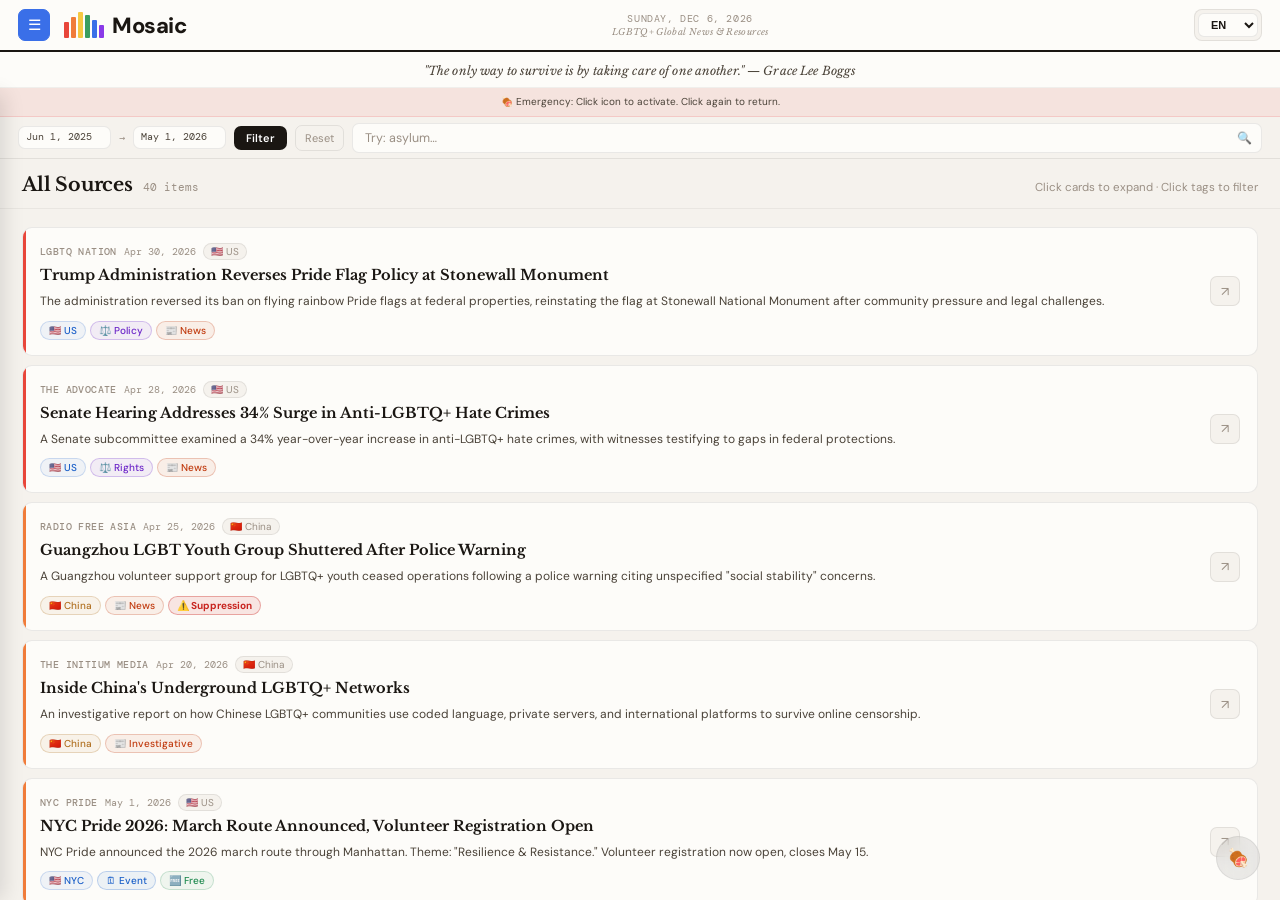
==== commit b54fd7af: "Add files via upload" ====
--- a/index.html
+++ b/index.html
@@ -56,26 +56,24 @@
 
 <!-- ── FILTER BAR ── -->
 <div class="filterbar">
+  <!-- 日期與按鈕先出現 -->
+  <div class="date-field">
+    <span class="date-disp" id="disp-from">Jun 1, 2025</span>
+    <input type="date" id="date-from" value="2025-06-01">
+  </div>
+  <span class="date-arrow">→</span>
+  <div class="date-field">
+    <span class="date-disp" id="disp-to">May 1, 2026</span>
+    <input type="date" id="date-to" value="2026-05-01">
+  </div>
+  <button class="btn-filter" id="btn-filter">Filter</button>
+  <button class="btn-reset" id="btn-reset">Reset</button>
+
+  <!-- 搜索欄被搬到右邊來了！ -->
   <div class="search-wrap">
     <input class="search-input" id="search-input" type="text" autocomplete="off">
     <span class="search-icon" id="search-icon">🔍</span>
     <button class="search-clear" id="search-clear">✕</button>
-  </div>
-  <div class="date-field">
-    <span class="date-disp" id="disp-from">Jun 1, 2025</span>
-    <input type="date" id="date-from" value="2025-06-01">
-  </div>
-  <span class="date-arrow">→</span>
-  <div class="date-field">
-    <span class="date-disp" id="disp-to">May 1, 2026</span>
-    <input type="date" id="date-to" value="2026-05-01">
-  </div>
-  <button class="btn-filter" id="btn-filter">Filter</button>
-  <button class="btn-reset" id="btn-reset">Reset</button>
-
-  <div class="active-tag-badge" id="active-tag-badge">
-    <span id="atb-text"></span>
-    <button class="atb-clear" id="atb-clear">✕</button>
   </div>
 </div>
 
@@ -146,10 +144,9 @@
       <!-- Guest Voices -->
       <div class="sidebar-section">
         <div class="sidebar-label"><span data-en="✍️ Guest Voices" data-zh="✍️ 特邀嘉賓">✍️ Guest Voices</span></div>
-        <div class="nav-item" data-cat="guest" style="--item-color:#e83a7c">
-          <div class="nav-icon" style="--item-color:#e83a7c">💬</div>
+        <div class="nav-item guest-submit-btn" data-cat="guest">
+          <div class="nav-icon">💬</div>
           <span class="nav-label" data-en="Submissions" data-zh="投稿專欄">Submissions</span>
-          <span class="nav-count" id="count-guest">—</span>
         </div>
         <div style="padding:8px 16px 10px;font-size:10.5px;color:var(--text-dim);line-height:1.75;">
           <span data-en="Share your story..." data-zh="與社群分享您的故事...">Share your story with the community.</span><br>
@@ -178,6 +175,11 @@
     <div class="content-header">
       <div class="content-title" id="content-title">All Sources</div>
       <div class="content-count" id="content-count">— items</div>
+      <!-- 👇 貼在這裡！讓它緊緊跟著文章數量 -->
+      <div class="active-tag-badge" id="active-tag-badge">
+        <span id="atb-text"></span>
+        <button class="atb-clear" id="atb-clear">✕</button>
+      </div>
       <div class="content-hint" id="content-hint">Click cards to expand · Click tags to filter</div>
     </div>
     <div class="cards-scroll">
--- a/css/style.css
+++ b/css/style.css
@@ -196,6 +196,35 @@
 .nav-icon{width:21px;height:21px;border-radius:5px;display:flex;align-items:center;justify-content:center;font-size:11px;flex-shrink:0;background:color-mix(in srgb,var(--item-color,var(--glass-blue)) 14%,transparent);}
 .nav-count{margin-left:auto;font-family:'DM Mono',monospace;font-size:10px;color:var(--text-dim);background:var(--bg);border:1px solid var(--border);border-radius:999px;padding:1px 6px;}
 #count-guest{display:none;} /* Hide count for guest submissions */
+/* 特邀嘉賓專屬：粉色大按鈕 */
+.guest-submit-btn {
+  background: rgba(232, 58, 124, 0.1); 
+  border: 1px solid rgba(232, 58, 124, 0.3);
+  border-radius: 8px;
+  margin: 4px 14px 10px;
+  padding: 9px 12px;
+  color: var(--glass-pink);
+  font-weight: 600;
+  justify-content: center;
+  transition: all .18s;
+}
+.guest-submit-btn:hover {
+  background: rgba(232, 58, 124, 0.18);
+  border-color: rgba(232, 58, 124, 0.5);
+  transform: translateY(-1px);
+}
+.guest-submit-btn.active {
+  background: var(--glass-pink);
+  color: #fff;
+  border-color: var(--glass-pink);
+}
+.guest-submit-btn .nav-icon {
+  background: transparent; 
+  font-size: 15px;
+}
+.guest-submit-btn.active::before {
+  display: none; /* 隱藏原本 active 狀態左邊的那條豎線，讓它更像一個完整的按鈕 */
+}
 
 .sidebar-divider{height:1px;background:var(--border2);margin:6px 14px;}
 
@@ -295,14 +324,14 @@
 /* ── DETAIL OVERLAY ── */
 .overlay{position:fixed;inset:0;background:rgba(26,22,18,.52);backdrop-filter:blur(6px);z-index:500;display:flex;justify-content:flex-end;opacity:0;pointer-events:none;transition:opacity .22s;}
 .overlay.open{opacity:1;pointer-events:all;}
-.detail-panel{width:min(520px,95vw);height:100%;background:var(--surface);border-left:1px solid var(--border);display:flex;flex-direction:column;transform:translateX(100%);transition:transform .24s cubic-bezier(.4,0,.2,1);overflow:hidden;}
+.detail-panel{width:min(750px,95vw);height:100%;background:var(--surface);border-left:1px solid var(--border);display:flex;flex-direction:column;transform:translateX(100%);transition:transform .24s cubic-bezier(.4,0,.2,1);overflow:hidden;}
 .overlay.open .detail-panel{transform:translateX(0);}
 .panel-header{flex-shrink:0;padding:18px 20px 14px;border-bottom:1px solid var(--border2);display:flex;align-items:flex-start;gap:10px;}
 .panel-strip{width:4px;height:38px;border-radius:2px;flex-shrink:0;margin-top:2px;}
 .panel-source-date{font-family:'DM Mono',monospace;font-size:10px;color:var(--text-dim);letter-spacing:.04em;margin-bottom:4px;}
 .panel-title{font-family:'Libre Baskerville',serif;font-size:16px;font-weight:700;line-height:1.4;color:var(--text);flex:1;}
-.panel-close{width:28px;height:28px;border-radius:7px;background:var(--bg);border:1px solid var(--border);color:var(--text-dim);font-size:13px;cursor:pointer;display:flex;align-items:center;justify-content:center;transition:all .16s;flex-shrink:0;}
-.panel-close:hover{background:#fde4e4;border-color:#f5a0a0;color:#c8241f;}
+.panel-close{width:28px;height:28px;border-radius:7px;background:rgba(58,111,232,.08);border:1px solid rgba(58,111,232,.2);color:var(--glass-blue);font-size:13px;cursor:pointer;display:flex;align-items:center;justify-content:center;transition:all .16s;flex-shrink:0;}
+.panel-close:hover{background:var(--glass-blue);border-color:var(--glass-blue);color:#fff;}
 .panel-body{flex:1;overflow-y:auto;padding:18px 20px 28px;}
 .panel-body::-webkit-scrollbar{width:4px;}
 .panel-body::-webkit-scrollbar-thumb{background:rgba(0,0,0,.1);border-radius:2px;}
@@ -311,7 +340,7 @@
 .panel-summary-text{font-size:13px;line-height:1.85;color:var(--text);}
 .panel-tags{display:flex;flex-wrap:wrap;gap:6px;margin-bottom:16px;}
 .panel-tags .ctag{font-size:11.5px;padding:3px 11px;cursor:pointer;}
-.panel-full-text{font-size:12.5px;line-height:1.9;color:var(--text-mid);margin-bottom:20px;white-space:pre-wrap;}
+.panel-full-text{font-size:14.5px;line-height:1.9;color:var(--text-mid);margin-bottom:20px;white-space:pre-wrap;}
 .panel-cta{display:inline-flex;align-items:center;gap:6px;background:var(--text);color:#fff;border:none;border-radius:8px;padding:9px 18px;font-family:'DM Sans',sans-serif;font-size:13px;font-weight:600;text-decoration:none;cursor:pointer;transition:all .18s;}
 .panel-cta:hover{background:#2a2018;transform:translateY(-1px);}
 
@@ -342,8 +371,8 @@
 .disc-modal{background:var(--surface);border:1px solid var(--border);border-radius:14px;padding:28px 26px;max-width:520px;width:100%;max-height:82vh;overflow-y:auto;position:relative;box-shadow:0 24px 60px rgba(0,0,0,.18);}
 .disc-modal::-webkit-scrollbar{width:4px;}
 .disc-modal::-webkit-scrollbar-thumb{background:rgba(0,0,0,.1);border-radius:2px;}
-.disc-close{position:absolute;top:14px;right:14px;width:28px;height:28px;border-radius:7px;background:var(--bg);border:1px solid var(--border);color:var(--text-dim);font-size:13px;cursor:pointer;display:flex;align-items:center;justify-content:center;transition:all .16s;}
-.disc-close:hover{background:#fde4e4;color:#c8241f;}
+.disc-close{position:absolute;top:14px;right:14px;width:28px;height:28px;border-radius:7px;background:rgba(58,111,232,.08);border:1px solid rgba(58,111,232,.2);color:var(--glass-blue);font-size:13px;cursor:pointer;display:flex;align-items:center;justify-content:center;transition:all .16s;}
+.disc-close:hover{background:var(--glass-blue);border-color:var(--glass-blue);color:#fff;}
 .disc-title{font-family:'Libre Baskerville',serif;font-size:15px;font-weight:700;color:var(--text);margin-bottom:16px;padding-right:32px;}
 .disc-sec-title{font-family:'DM Mono',monospace;font-size:9px;letter-spacing:.12em;text-transform:uppercase;color:var(--text-dim);margin-bottom:5px;}
 .disc-body{font-size:12px;color:var(--text-mid);line-height:1.9;margin-bottom:14px;}
@@ -399,4 +428,21 @@
 .disguise-recipe-section ul{list-style:none;padding-left:0;}
 .disguise-recipe-section li{padding:5px 0;font-size:14px;line-height:1.8;}
 .disguise-recipe-section li::before{content:'• ';color:#e74c3c;font-weight:bold;margin-right:8px;}
-.disguise-recipe-section p{font-size:14px;line-height:1.8;margin-bottom:10px;}+
+/* ✦ 字體大小控制按鈕 ✦ */
+.font-btn {
+  display: inline-flex; align-items: center; justify-content: center;
+  width: 34px; height: 34px; border-radius: 8px;
+  background: rgba(58,111,232,.06); 
+  border: 1px solid rgba(58,111,232,.18);
+  color: var(--glass-blue); 
+  font-size: 14px; font-weight: 700; 
+  font-family: 'DM Sans', sans-serif;
+  cursor: pointer; transition: all 0.16s;
+}
+.font-btn:hover {
+  background: var(--glass-blue); 
+  border-color: var(--glass-blue); 
+  color: #fff;
+  transform: translateY(-1px);
+}
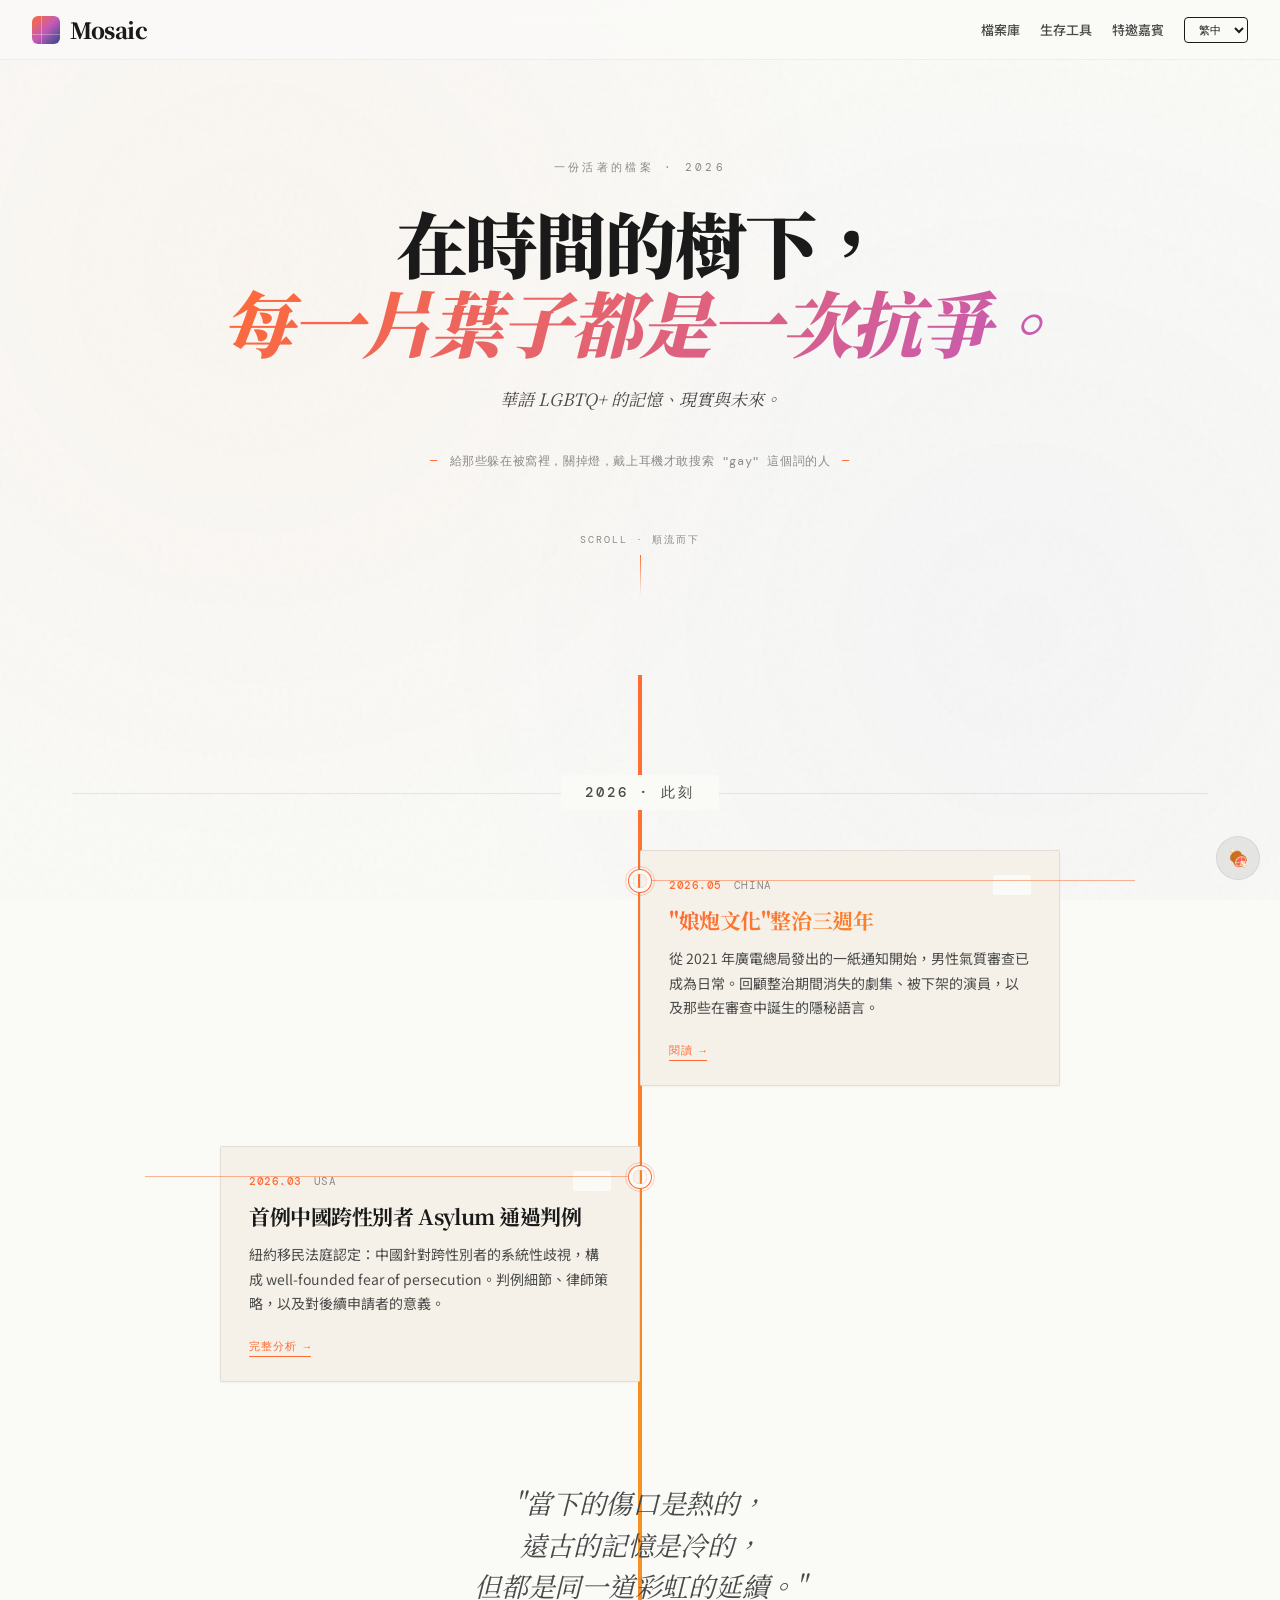
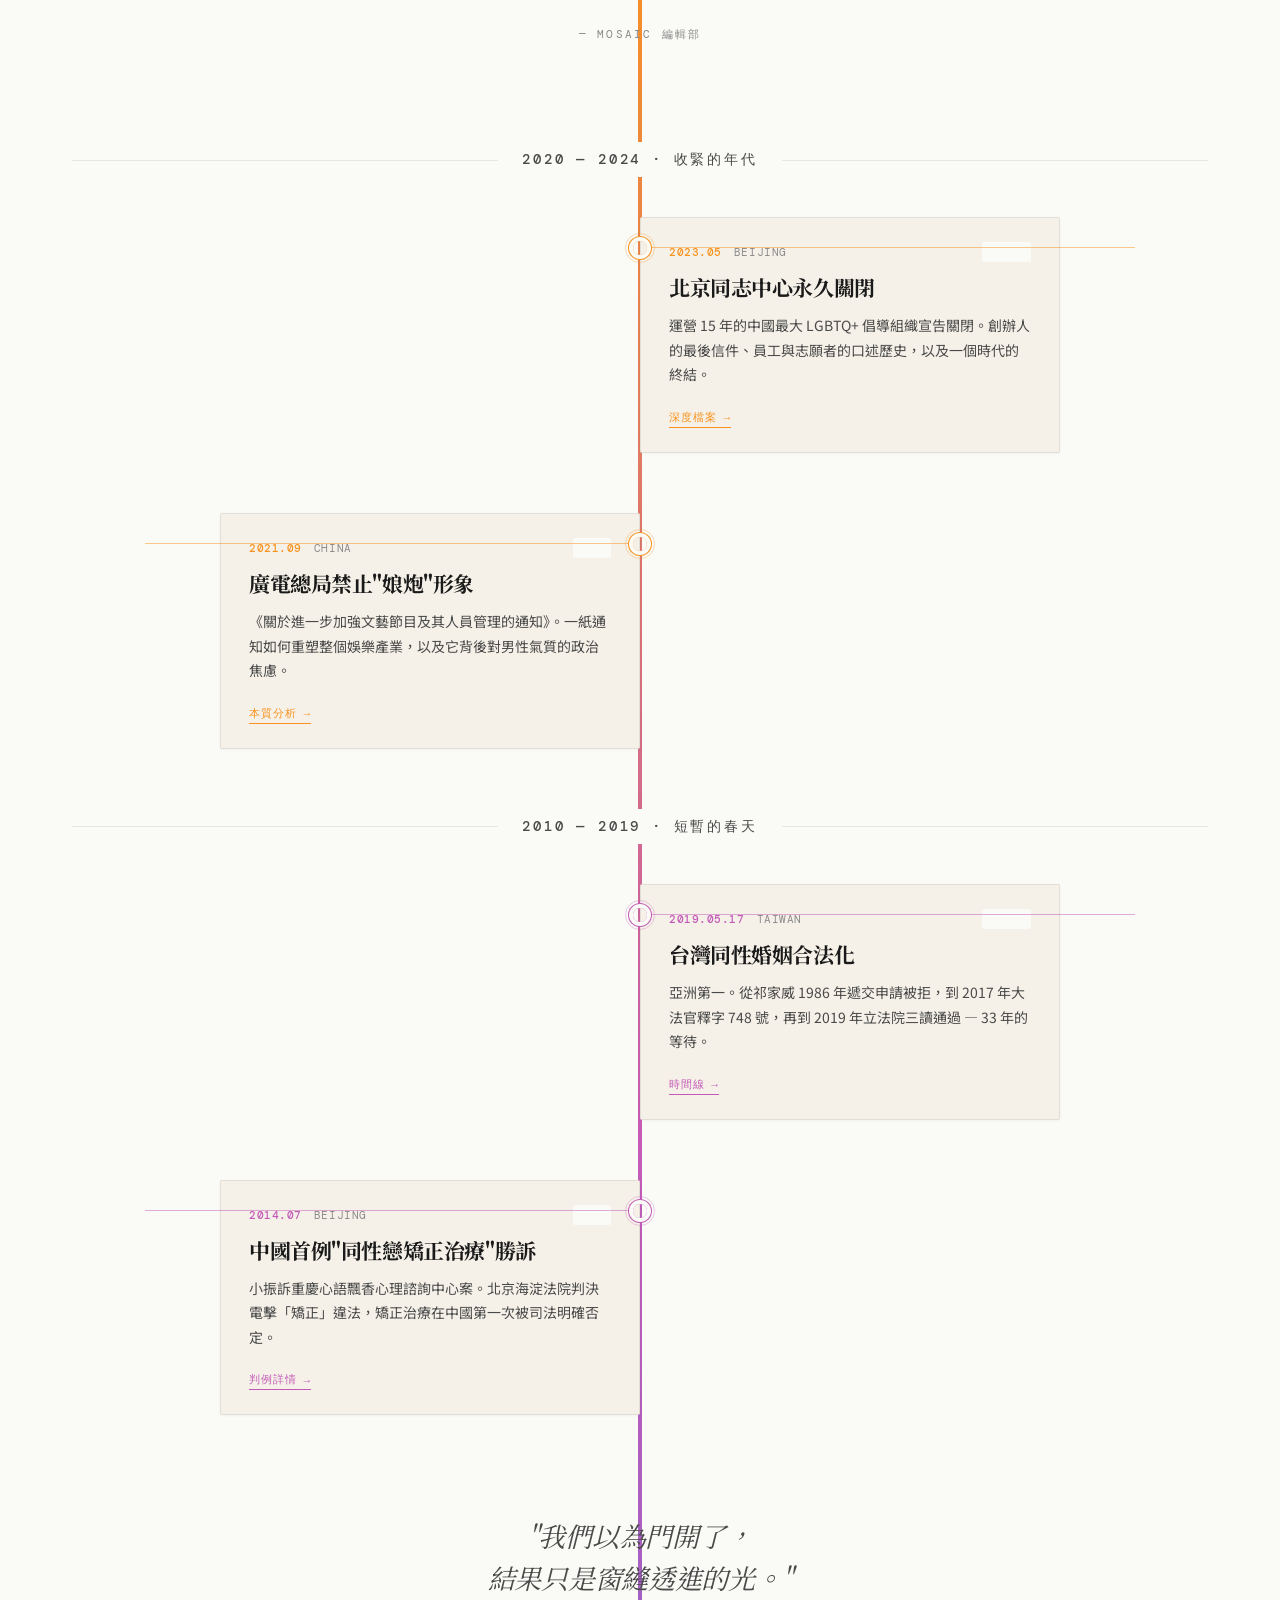
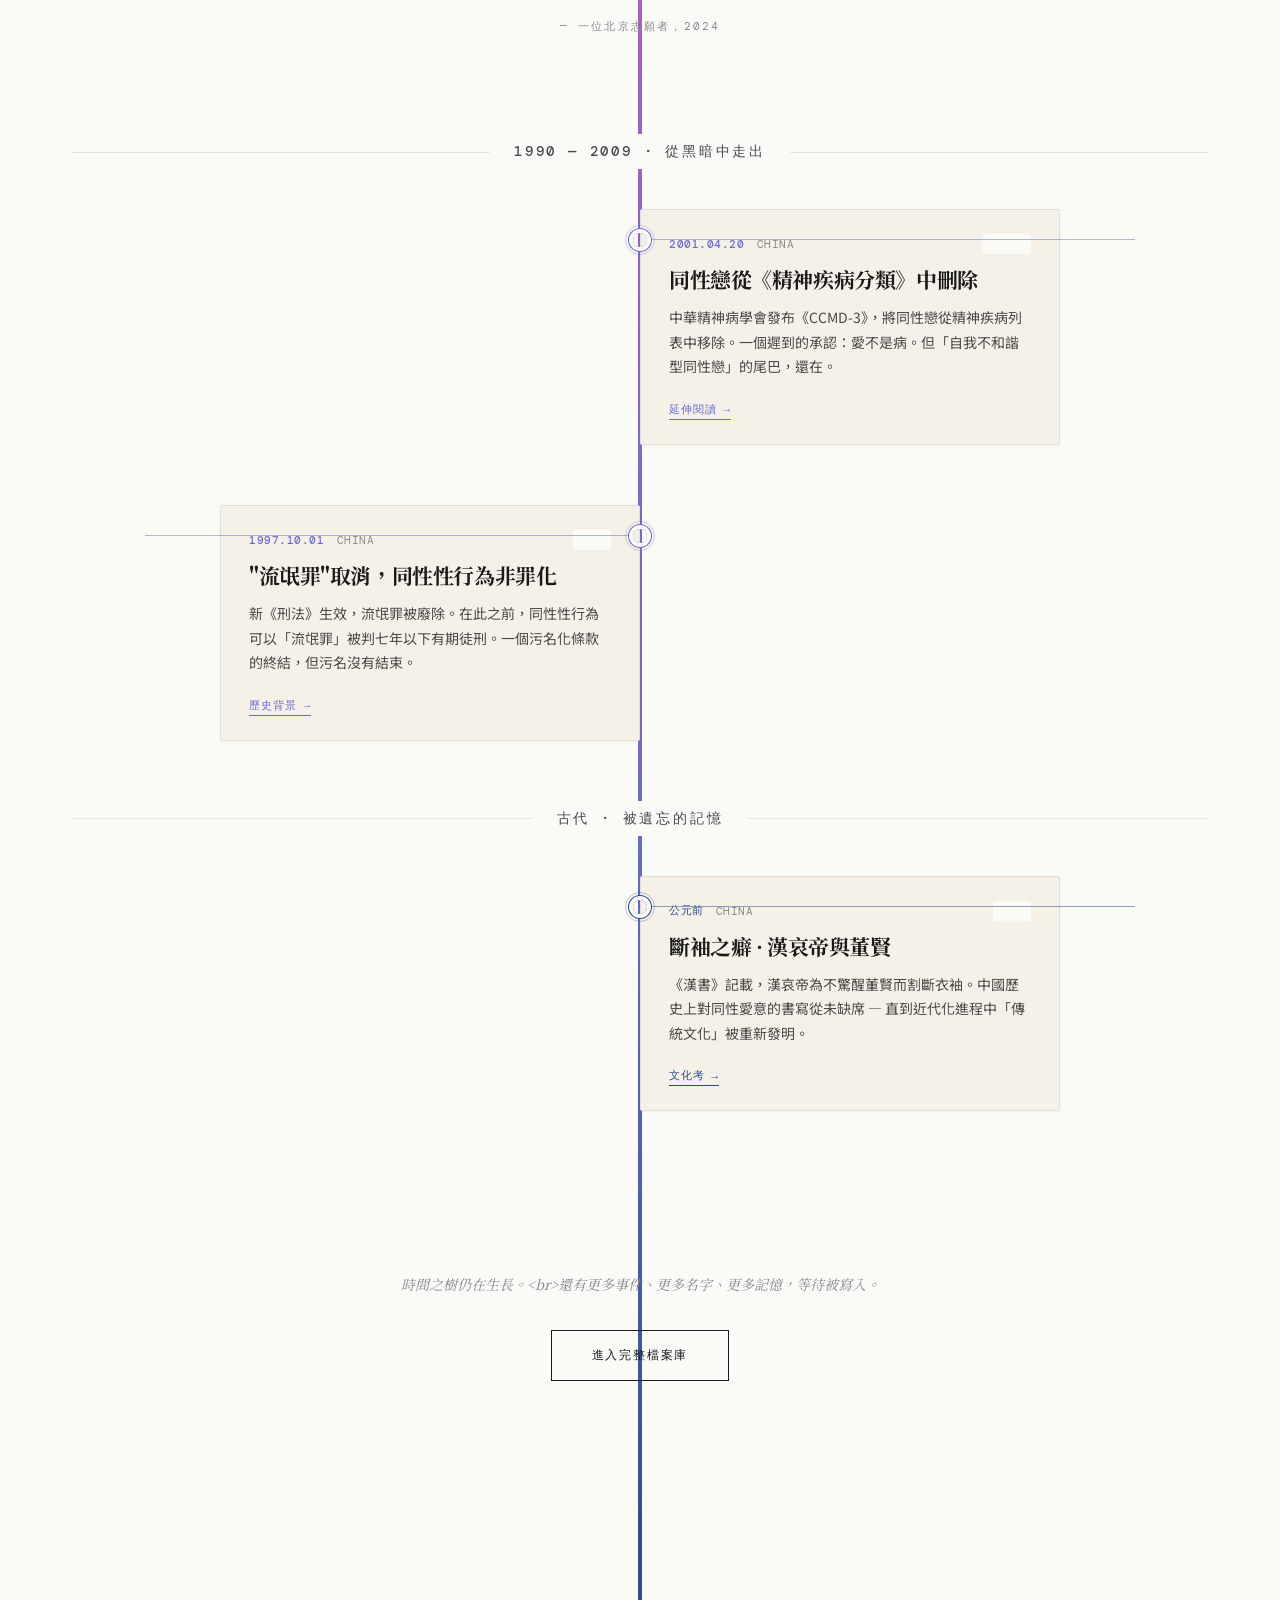
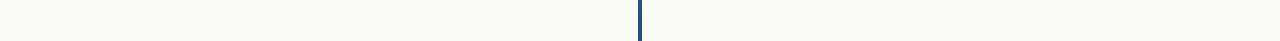
==== commit fd0bfafe: "Add files via upload" ====
--- a/index.html
+++ b/index.html
@@ -1,243 +1,83 @@
 <!DOCTYPE html>
-<html lang="en">
+<html lang="zh-Hant">
 <head>
 <meta charset="UTF-8">
 <meta name="viewport" content="width=device-width, initial-scale=1.0">
-<title>Mosaic — LGBTQ+ Global News</title>
-<!-- 引入字體 -->
-<link href="https://fonts.googleapis.com/css2?family=Libre+Baskerville:ital,wght@0,400;0,700;1,400&family=DM+Sans:wght@300;400;500;600&family=DM+Mono:wght@400;500&family=Noto+Sans+TC:wght@400;500;700&display=swap" rel="stylesheet">
-<!-- 🌟 重點：這裡呼叫了我們分離出來的 CSS 檔案 -->
-<link rel="stylesheet" href="./css/style.css">
+<title>Mosaic — 為那些在黑暗中搜索的人</title>
+<link href="https://fonts.googleapis.com/css2?family=Noto+Serif+TC:wght@400;500;700;900&family=Noto+Sans+TC:wght@300;400;500;700&family=Noto+Sans+SC:wght@300;400;500;700&family=DM+Mono:wght@400;500&display=swap" rel="stylesheet">
+<link rel="stylesheet" href="css/landing.css">
 </head>
 <body>
 
-<!-- ── TOPBAR — newspaper header ── -->
-<div class="topbar">
-  <button class="sidebar-toggle" id="sidebar-toggle">☰</button>
+<div class="noise"></div>
 
-  <div style="display:flex;align-items:center;gap:8px;flex-shrink:0">
-    <div class="logo-mark">
-      <div class="shard"></div><div class="shard"></div><div class="shard"></div>
-      <div class="shard"></div><div class="shard"></div><div class="shard"></div>
+<!-- ── 頂部導航 ── -->
+<nav class="topnav">
+  <a class="logo" href="index.html">
+    <div class="logo-mark"></div>
+    <span>Mosaic</span>
+  </a>
+  <div class="nav-actions">
+    <a class="nav-link-archive" href="archive.html" data-i18n="nav_archive">檔案庫</a>
+    <a class="nav-link-tools"   href="archive.html#safety" data-i18n="nav_tools">生存工具</a>
+    <a class="nav-link-guest"   href="archive.html#guest" data-i18n="nav_guest">特邀嘉賓</a>
+    <select class="lang-toggle" id="lang-select" onchange="switchLang(this.value)">
+      <option value="zh" selected>繁中</option>
+      <option value="zh-cn">简中</option>
+      <option value="en">EN</option>
+    </select>
+  </div>
+</nav>
+
+<!-- ── Hero ── -->
+<section class="hero">
+  <div class="hero-eyebrow" data-i18n="eyebrow">一份活著的檔案 · 2026</div>
+  <h1 class="hero-title">
+    <span data-i18n-html="title_line1">在時間的樹下，<br></span><span class="accent" data-i18n="title_accent">每一片葉子都是一次抗爭。</span>
+  </h1>
+  <p class="hero-subtitle" data-i18n="subtitle">華語 LGBTQ+ 的記憶、現實與未來。</p>
+  <div class="hero-quote" data-i18n="quote">
+    給那些躲在被窩裡，關掉燈，戴上耳機才敢搜索 "gay" 這個詞的人
+  </div>
+  <div class="scroll-hint">
+    <span data-i18n="scroll">SCROLL · 順流而下</span>
+    <div class="scroll-arrow"></div>
+  </div>
+</section>
+
+<!-- ── 時間之樹 ── -->
+<section class="tree-container" id="tree">
+
+  <svg class="tree-trunk-svg" preserveAspectRatio="none" viewBox="0 0 4 100">
+    <defs>
+      <linearGradient id="trunk-gradient" x1="0%" y1="0%" x2="0%" y2="100%">
+        <stop offset="0%"   stop-color="#ff6b35"/>
+        <stop offset="20%"  stop-color="#f7931e"/>
+        <stop offset="50%"  stop-color="#c45ab8"/>
+        <stop offset="80%"  stop-color="#6b6bd6"/>
+        <stop offset="100%" stop-color="#2a4a8c"/>
+      </linearGradient>
+    </defs>
+    <rect x="0" y="0" width="4" height="100" fill="url(#trunk-gradient)"/>
+  </svg>
+
+  <!-- 節點由 JS 渲染 -->
+  <div id="tree-nodes"></div>
+
+  <!-- 樹根 CTA -->
+  <div class="tree-root">
+    <div class="tree-root-text" data-i18n="root_text">
+      時間之樹仍在生長。<br>還有更多事件、更多名字、更多記憶，等待被寫入。
     </div>
-    <div class="logo-text">Mosaic</div>
+    <a class="tree-root-cta" href="archive.html" data-i18n="root_cta">進入完整檔案庫</a>
   </div>
 
-  <div class="newspaper-meta">
-    <div class="newspaper-date" id="newspaper-date">Loading…</div>
-    <div class="newspaper-tagline" id="newspaper-tagline">LGBTQ+ Global News & Resources</div>
-  </div>
+</section>
 
-  <div class="weather-badge" id="weather-badge" style="display:none">
-    <span class="weather-icon" id="weather-icon">🌤</span>
-    <span id="weather-text">—</span>
-  </div>
+<!-- ── 🍖 逃生按鈕 ── -->
+<button class="panic-button" id="panic-btn" aria-label="Emergency exit">🍖</button>
 
-  <div class="lang-toggle">
-    <select id="lang-select" style="padding:4px 8px;border-radius:6px;border:1px solid var(--border);background:var(--surface);color:var(--text);font-size:11px;font-weight:600;cursor:pointer;">
-      <option value="en" selected>EN</option>
-      <option value="zh">繁中</option>
-      <option value="es">ES</option>
-      <option value="ar">AR</option>
-      <option value="ru">RU</option>
-    </select>
-  </div>
-</div>
-
-<!-- ── QUOTE BAR ── -->
-<div class="quote-bar">
-  <span class="quote-text" id="quote-text"></span>
-</div>
-
-<!-- ── EMERGENCY ESCAPE GUIDE ── -->
-<div style="background:rgba(232,58,60,0.08);border-bottom:1px solid rgba(232,58,60,0.15);padding:6px 18px;font-size:10px;color:var(--text-mid);text-align:center;line-height:1.6;">
-  <span data-en="🍖 Emergency: Click icon to activate. Click again to return." data-zh="🍖 緊急逃生：點擊圖標啟動，再次點擊可返回。">🍖 緊急逃生：點擊圖標啟動，再次點擊可返回。</span>
-</div>
-
-<!-- ── FILTER BAR ── -->
-<div class="filterbar">
-  <!-- 日期與按鈕先出現 -->
-  <div class="date-field">
-    <span class="date-disp" id="disp-from">Jun 1, 2025</span>
-    <input type="date" id="date-from" value="2025-06-01">
-  </div>
-  <span class="date-arrow">→</span>
-  <div class="date-field">
-    <span class="date-disp" id="disp-to">May 1, 2026</span>
-    <input type="date" id="date-to" value="2026-05-01">
-  </div>
-  <button class="btn-filter" id="btn-filter">Filter</button>
-  <button class="btn-reset" id="btn-reset">Reset</button>
-
-  <!-- 搜索欄被搬到右邊來了！ -->
-  <div class="search-wrap">
-    <input class="search-input" id="search-input" type="text" autocomplete="off">
-    <span class="search-icon" id="search-icon">🔍</span>
-    <button class="search-clear" id="search-clear">✕</button>
-  </div>
-</div>
-
-<!-- ── LAYOUT ── -->
-<div class="layout">
-
-  <!-- SIDEBAR -->
-  <div class="sidebar" id="sidebar">
-    <div class="sidebar-top">
-
-      <div class="sidebar-section">
-        <div class="sidebar-label" id="lbl-categories">Categories</div>
-        <div class="nav-item active" data-cat="news" style="--item-color:#e8463a">
-          <div class="nav-icon" style="--item-color:#e8463a">📰</div>
-          <span class="nav-label" data-en="News" data-zh="新聞">News</span>
-          <span class="nav-count" id="count-news">—</span>
-        </div>
-        <div class="nav-item" data-cat="cases" style="--item-color:#8a3ae8">
-          <div class="nav-icon" style="--item-color:#8a3ae8">⚖️</div>
-          <span class="nav-label" data-en="Historic Cases" data-zh="歷史案件">Historic Cases</span>
-          <span class="nav-count" id="count-cases">—</span>
-        </div>
-        <div class="nav-item" data-cat="legal" style="--item-color:#7a4bcc">
-          <div class="nav-icon" style="--item-color:#7a4bcc">🏛️</div>
-          <span class="nav-label" data-en="Legal Aid" data-zh="法律援助">Legal Aid</span>
-          <span class="nav-count" id="count-legal">—</span>
-        </div>
-        <div class="nav-item" data-cat="health" style="--item-color:#3a9e5f">
-          <div class="nav-icon" style="--item-color:#3a9e5f">🏥</div>
-          <span class="nav-label" data-en="Health" data-zh="醫療援助">Health</span>
-          <span class="nav-count" id="count-health">—</span>
-        </div>
-        <div class="nav-item" data-cat="toolkit" style="--item-color:#f5c842">
-          <div class="nav-icon" style="--item-color:#f5c842">🧰</div>
-          <span class="nav-label" data-en="Survival Toolkit" data-zh="生存錦囊">Survival Toolkit</span>
-          <span class="nav-count" id="count-toolkit">—</span>
-        </div>
-        <div class="nav-item" data-cat="vpn" style="--item-color:#3ab8c8">
-          <div class="nav-icon" style="--item-color:#3ab8c8">🔒</div>
-          <span class="nav-label" data-en="VPN Guide" data-zh="VPN 科普">VPN Guide</span>
-          <span class="nav-count" id="count-vpn">—</span>
-        </div>
-      </div>
-
-      <div class="sidebar-divider"></div>
-
-      <div class="sidebar-section">
-        <div class="sidebar-label" id="lbl-regions">Regions</div>
-        <div class="country-item active" data-country="all">
-          <span class="flag">🌐</span>
-          <span class="nav-label" data-en="Global" data-zh="全球">Global</span>
-        </div>
-        <div class="country-item" data-country="ca"><span class="flag">🇨🇦</span><span class="nav-label" data-en="Canada 🟢" data-zh="加拿大 🟢">Canada 🟢</span></div>
-        <div class="country-item" data-country="nl"><span class="flag">🇳🇱</span><span class="nav-label" data-en="Netherlands 🟢" data-zh="荷蘭 🟢">Netherlands 🟢</span></div>
-        <div class="country-item" data-country="is"><span class="flag">🇮🇸</span><span class="nav-label" data-en="Iceland 🟢" data-zh="冰島 🟢">Iceland 🟢</span></div>
-        <div class="country-item" data-country="tw"><span class="flag">🇹🇼</span><span class="nav-label" data-en="Taiwan 🟢" data-zh="台灣 🟢">Taiwan 🟢</span></div>
-        <div class="country-item" data-country="us"><span class="flag">🇺🇸</span><span class="nav-label" data-en="United States 🟡" data-zh="美國 🟡">United States 🟡</span></div>
-        <div class="country-item" data-country="gb"><span class="flag">🇬🇧</span><span class="nav-label" data-en="United Kingdom 🟡" data-zh="英國 🟡">United Kingdom 🟡</span></div>
-        <div class="country-item" data-country="cn"><span class="flag">🇨🇳</span><span class="nav-label" data-en="China 🔴" data-zh="中國 🔴">China 🔴</span></div>
-        <div class="country-item" data-country="ru"><span class="flag">🇷🇺</span><span class="nav-label" data-en="Russia 🔴" data-zh="俄羅斯 🔴">Russia 🔴</span></div>
-        <div class="country-item" data-country="ir"><span class="flag">🇮🇷</span><span class="nav-label" data-en="Iran 🔴" data-zh="伊朗 🔴">Iran 🔴</span></div>
-        <div class="country-item" data-country="ug"><span class="flag">🇺🇬</span><span class="nav-label" data-en="Uganda 🔴" data-zh="烏干達 🔴">Uganda 🔴</span></div>
-        <div class="country-item" data-country="sa"><span class="flag">🇸🇦</span><span class="nav-label" data-en="Saudi Arabia 🔴" data-zh="沙烏地阿拉伯 🔴">Saudi Arabia 🔴</span></div>
-      </div>
-
-      <div class="sidebar-divider"></div>
-
-      <!-- Guest Voices -->
-      <div class="sidebar-section">
-        <div class="sidebar-label"><span data-en="✍️ Guest Voices" data-zh="✍️ 特邀嘉賓">✍️ Guest Voices</span></div>
-        <div class="nav-item guest-submit-btn" data-cat="guest">
-          <div class="nav-icon">💬</div>
-          <span class="nav-label" data-en="Submissions" data-zh="投稿專欄">Submissions</span>
-        </div>
-        <div style="padding:8px 16px 10px;font-size:10.5px;color:var(--text-dim);line-height:1.75;">
-          <span data-en="Share your story..." data-zh="與社群分享您的故事...">Share your story with the community.</span><br>
-          <div style="margin-top:6px;padding:6px 10px;background:var(--bg);border:1px solid var(--border);border-radius:6px;font-family:monospace;font-size:11px;color:var(--text);cursor:pointer;" onclick="navigator.clipboard.writeText('chaosxxcinema@outlook.com').then(()=>alert('Email copied!'))">chaosxxcinema@outlook.com</div>
-        </div>
-      </div>
-
-      <div class="sidebar-divider"></div>
-      <div class="sidebar-section">
-        <div class="sidebar-label" id="lbl-sources">Sources</div>
-        <div class="sources-text">PinkNews · The Advocate<br>LGBTQ Nation · Lambda Legal<br>端傳媒 · 自由亞洲電台</div>
-      </div>
-    </div>
-
-    <div class="sidebar-bottom">
-      <a class="sb-kofi" href="https://ko-fi.com/chaosxxcinema" target="_blank" rel="noopener">☕ <span id="kofi-label">Buy me a coffee</span></a>
-      <button class="sb-link" id="sb-about" onclick="document.getElementById('disc-overlay').classList.add('open')" style="width:100%;padding:6px;">
-        <span data-en="ℹ️ About & Contact" data-zh="ℹ️ 關於與聯繫">ℹ️ About & Contact</span>
-      </button>
-      <div class="sb-credit">XiaXia · ChaosXX™ © 2026</div>
-    </div>
-  </div>
-
-  <!-- MAIN -->
-  <div class="main">
-    <div class="content-header">
-      <div class="content-title" id="content-title">All Sources</div>
-      <div class="content-count" id="content-count">— items</div>
-      <!-- 👇 貼在這裡！讓它緊緊跟著文章數量 -->
-      <div class="active-tag-badge" id="active-tag-badge">
-        <span id="atb-text"></span>
-        <button class="atb-clear" id="atb-clear">✕</button>
-      </div>
-      <div class="content-hint" id="content-hint">Click cards to expand · Click tags to filter</div>
-    </div>
-    <div class="cards-scroll">
-      <div id="cards-grid"></div>
-      <div class="empty" id="empty-state">No results found 🌈</div>
-    </div>
-  </div>
-</div>
-
-<!-- OVERLAYS (Detail & Disclaimer) -->
-<div class="overlay" id="overlay">
-  <div class="detail-panel" id="detail-panel">
-    <div class="panel-header">
-      <div class="panel-strip" id="panel-strip"></div>
-      <div style="flex:1;min-width:0">
-        <div class="panel-source-date" id="panel-src"></div>
-        <div class="panel-title" id="panel-title"></div>
-      </div>
-      <button class="panel-close" id="panel-close">✕</button>
-    </div>
-    <div class="panel-body">
-      <div class="panel-summary-box" id="panel-summary-box">
-        <div class="panel-summary-label" id="lbl-ai">✦ AI Summary</div>
-        <div class="panel-summary-text" id="panel-summary"></div>
-      </div>
-      <div class="panel-tags" id="panel-tags"></div>
-      <div class="panel-full-text" id="panel-full"></div>
-      <a class="panel-cta" id="panel-cta" href="#" target="_blank">→ <span id="cta-text">Read Original Article</span></a>
-    </div>
-  </div>
-</div>
-
-<div class="disc-overlay" id="disc-overlay">
-  <div class="disc-modal">
-    <button class="disc-close" onclick="document.getElementById('disc-overlay').classList.remove('open')">✕</button>
-    <div class="disc-title" id="disc-title">⚠️ Disclaimer</div>
-  
-    <div class="disc-sec-title" id="disc-s1">About This Tool</div>
-    <div class="disc-body" id="disc-b1">...</div>
-  
-    <div class="disc-sec-title" id="disc-s2">AI Summary Notice</div>
-    <div class="disc-body" id="disc-b2">...</div>
-  
-    <div class="disc-sec-title" id="disc-s3">Privacy & Data</div>
-    <div class="disc-body" id="disc-b3">...</div>
-  
-    <div class="disc-sec-title" id="disc-s4">User Responsibility</div>
-    <div class="disc-body" id="disc-b4">...</div>
-  
-    <div class="disc-divider"></div>
-    <div class="disc-sec-title" id="disc-s5">Maintainer</div>
-    <div class="disc-body" id="disc-b5">XiaXia · ChaosXX™ · © 2026</div>
-  </div>
-</div>
-
-<!-- 緊急逃生按鈕與偽裝頁面 -->
-<div class="panic-button" id="panic-btn">🍖</div>
-
+<!-- ── 偽裝頁面（食譜） ── -->
 <div class="disguise-page" id="disguise-page">
   <div class="disguise-content">
     <div class="disguise-header">
@@ -245,23 +85,36 @@
       <div class="disguise-subtitle">www.meishichina.com</div>
     </div>
     <div class="disguise-recipe">
-      <div class="disguise-recipe-img" id="recipe-icon">🍽️</div>
+      <div class="disguise-recipe-img"   id="recipe-icon">🍽️</div>
       <div class="disguise-recipe-title" id="recipe-name">菜名</div>
-      <div class="disguise-recipe-meta" id="recipe-meta">難度：中等 | 時間：30分鐘</div>
-      <div class="disguise-recipe-section"><h3 id="label-ingredients">主料</h3><ul id="recipe-ingredients"></ul></div>
-      <div class="disguise-recipe-section"><h3 id="label-seasonings">調料</h3><ul id="recipe-seasonings"></ul></div>
-      <div class="disguise-recipe-section"><h3 id="label-steps">做法</h3><div id="recipe-steps"></div></div>
-      <div class="disguise-recipe-section"><p id="recipe-tips" style="color:#999;font-size:12px;"></p></div>
+      <div class="disguise-recipe-meta"  id="recipe-meta">難度：中等 | 時間：30分鐘</div>
+      <div class="disguise-recipe-section">
+        <h3 id="label-ingredients">主料</h3>
+        <ul id="recipe-ingredients"></ul>
+      </div>
+      <div class="disguise-recipe-section">
+        <h3 id="label-seasonings">調料</h3>
+        <ul id="recipe-seasonings"></ul>
+      </div>
+      <div class="disguise-recipe-section">
+        <h3 id="label-steps">做法步驟</h3>
+        <div id="recipe-steps"></div>
+      </div>
+      <div class="disguise-recipe-section">
+        <p id="recipe-tips" style="color:#999;font-size:12px;"></p>
+      </div>
     </div>
     <div style="text-align:center;padding:30px 0;border-top:1px solid #eee;color:#999;font-size:12px;">
-      <p id="recipe-footer">© 2026 美食天下</p>
+      <p id="recipe-footer">© 2026 美食天下 meishichina.com | 更多菜譜請訪問首頁</p>
       <p id="recipe-categories" style="margin-top:8px;">熱門分類：川菜 | 粵菜 | 湘菜 | 素菜 | 湯羹 | 烘焙</p>
     </div>
   </div>
 </div>
 
-<!-- 🌟 重點：先加載數據檔案，再加載邏輯腳本檔案 -->
-<script src="./data/data.js"></script>
-<script src="./js/app.js"></script>
+<!-- ══════════════════════════════════════
+     JAVASCRIPT
+     ══════════════════════════════════════ -->
+<script src="data/timeline.js"></script>
+<script src="js/landing.js"></script>
 </body>
-</html>+</html>
--- a/css/landing.css
+++ b/css/landing.css
@@ -0,0 +1,400 @@
+/* ══════════════════════════════════════
+   MOSAIC — index.html (時間之樹 · 落地頁)
+   ══════════════════════════════════════ */
+
+:root {
+  --color-now:    #ff6b35;
+  --color-recent: #f7931e;
+  --color-mid:    #c45ab8;
+  --color-distant:#6b6bd6;
+  --color-ancient:#2a4a8c;
+  --bg:      #fafaf7;
+  --bg-paper:#f5f1e8;
+  --text:    #1a1a1a;
+  --text-soft:#4a4a4a;
+  --text-dim: #8a8a8a;
+  --line:    #1a1a1a;
+}
+
+*,*::before,*::after { box-sizing:border-box; margin:0; padding:0; }
+
+html { scroll-behavior:smooth; }
+
+body {
+  background:var(--bg);
+  color:var(--text);
+  font-family:'Noto Serif TC',serif;
+  overflow-x:hidden;
+}
+
+/* 纸张纹理 */
+body::before {
+  content:'';
+  position:fixed; top:0; left:0; right:0; bottom:0;
+  background-image:
+    radial-gradient(circle at 20% 30%, rgba(255,107,53,0.03) 0%, transparent 50%),
+    radial-gradient(circle at 80% 70%, rgba(107,107,214,0.03) 0%, transparent 50%);
+  pointer-events:none; z-index:0;
+}
+
+.noise {
+  position:fixed; inset:0; pointer-events:none; opacity:0.04; z-index:0;
+  background-image:url("data:image/svg+xml,%3Csvg viewBox='0 0 200 200' xmlns='http://www.w3.org/2000/svg'%3E%3Cfilter id='n'%3E%3CfeTurbulence type='fractalNoise' baseFrequency='0.9'/%3E%3C/filter%3E%3Crect width='100%25' height='100%25' filter='url(%23n)'/%3E%3C/svg%3E");
+}
+
+/* ── 頂部導航 ── */
+.topnav {
+  position:fixed; top:0; left:0; right:0; height:60px;
+  background:rgba(250,250,247,0.88);
+  backdrop-filter:blur(20px); -webkit-backdrop-filter:blur(20px);
+  border-bottom:1px solid rgba(0,0,0,0.05);
+  display:flex; align-items:center; justify-content:space-between;
+  padding:0 32px; z-index:100;
+}
+
+.logo {
+  font-family:'Noto Serif TC',serif; font-weight:900; font-size:22px;
+  letter-spacing:-0.02em; display:flex; align-items:center; gap:10px;
+  text-decoration:none; color:var(--text);
+}
+
+/* Logo 漸層方塊（與 archive.html 統一） */
+.logo-mark {
+  width:28px; height:28px;
+  background:linear-gradient(135deg, var(--color-now), var(--color-mid), var(--color-ancient));
+  border-radius:6px; position:relative; overflow:hidden; flex-shrink:0;
+}
+.logo-mark::after {
+  content:'';
+  position:absolute; inset:0;
+  background:
+    linear-gradient(90deg, transparent 33%, rgba(255,255,255,.3) 33%, rgba(255,255,255,.3) 34%, transparent 34%),
+    linear-gradient(0deg,  transparent 33%, rgba(255,255,255,.3) 33%, rgba(255,255,255,.3) 34%, transparent 34%);
+}
+
+.nav-actions {
+  display:flex; gap:20px; align-items:center;
+  font-family:'Noto Sans TC','Noto Sans SC',sans-serif;
+  font-size:13px; font-weight:500;
+}
+.nav-actions a {
+  color:var(--text-soft); text-decoration:none;
+  transition:color 0.2s; cursor:pointer;
+}
+.nav-actions a:hover { color:var(--color-now); }
+
+.nav-actions .nav-cta {
+  padding:6px 16px;
+  border:1px solid var(--line); border-radius:2px;
+  color:var(--text); font-weight:600; font-size:12px;
+  font-family:'DM Mono',monospace; letter-spacing:.08em;
+  transition:all .2s;
+}
+.nav-actions .nav-cta:hover {
+  background:var(--line); color:var(--bg);
+}
+
+.lang-toggle {
+  font-family:'DM Mono',monospace; font-size:11px;
+  padding:4px 10px; border:1px solid var(--line);
+  border-radius:4px; background:transparent;
+  cursor:pointer; color:var(--text);
+  transition:all .2s;
+}
+.lang-toggle:hover { background:var(--line); color:var(--bg); }
+
+/* ── Hero ── */
+.hero {
+  position:relative; padding:160px 32px 80px;
+  text-align:center; z-index:1;
+}
+
+.hero-eyebrow {
+  font-family:'DM Mono',monospace; font-size:11px;
+  text-transform:uppercase; letter-spacing:0.3em;
+  color:var(--text-dim); margin-bottom:28px;
+}
+
+.hero-title {
+  font-family:'Noto Serif TC',serif;
+  font-size:clamp(34px,6vw,72px); font-weight:900;
+  line-height:1.1; letter-spacing:-0.03em; margin-bottom:24px;
+}
+.hero-title .accent {
+  background:linear-gradient(135deg, var(--color-now), var(--color-mid));
+  -webkit-background-clip:text; background-clip:text;
+  -webkit-text-fill-color:transparent; font-style:italic;
+}
+
+.hero-subtitle {
+  font-family:'Noto Serif TC',serif; font-size:17px; font-weight:400;
+  color:var(--text-soft); max-width:580px; margin:0 auto 16px;
+  line-height:1.7; font-style:italic;
+}
+
+.hero-quote {
+  font-family:'DM Mono',monospace; font-size:12px;
+  color:var(--text-dim); letter-spacing:0.05em;
+  margin-top:36px; line-height:1.9;
+}
+.hero-quote::before, .hero-quote::after {
+  content:'—'; margin:0 12px; color:var(--color-now);
+}
+
+.scroll-hint {
+  display:flex; flex-direction:column; align-items:center; gap:8px;
+  margin-top:60px; font-family:'DM Mono',monospace; font-size:10px;
+  letter-spacing:0.2em; color:var(--text-dim); text-transform:uppercase;
+}
+.scroll-arrow {
+  width:1px; height:40px;
+  background:linear-gradient(to bottom, var(--color-now), transparent);
+  animation:scrollPulse 2s ease-in-out infinite;
+}
+@keyframes scrollPulse {
+  0%,100%{ opacity:.3; transform:scaleY(.6); transform-origin:top; }
+  50%{ opacity:1; transform:scaleY(1); }
+}
+
+/* ── 時間樹容器 ── */
+.tree-container {
+  position:relative; max-width:1200px;
+  margin:0 auto; padding:60px 32px 200px; z-index:1;
+}
+
+.tree-trunk-svg {
+  position:absolute; top:0; left:50%;
+  transform:translateX(-50%);
+  width:4px; height:100%;
+  pointer-events:none; z-index:1;
+}
+
+/* 年份分隔線 */
+.year-divider {
+  position:relative; text-align:center;
+  margin:40px 0; z-index:2;
+}
+.year-divider .year-text {
+  display:inline-block; background:var(--bg);
+  padding:8px 24px;
+  font-family:'DM Mono',monospace; font-size:14px; font-weight:500;
+  letter-spacing:0.2em; color:var(--text-soft);
+  position:relative; z-index:2;
+}
+.year-divider .year-line {
+  position:absolute; top:50%; left:0; right:0;
+  height:1px; background:rgba(0,0,0,.08); z-index:1;
+}
+
+/* 節點 */
+.event-node {
+  position:relative; display:flex;
+  align-items:flex-start; gap:40px;
+  margin-bottom:60px; z-index:2;
+  opacity:0; transform:translateY(30px);
+  transition:opacity 0.8s cubic-bezier(0.16,1,0.3,1),
+              transform 0.8s cubic-bezier(0.16,1,0.3,1);
+}
+.event-node.visible { opacity:1; transform:translateY(0); }
+.event-node.left  { flex-direction:row;         padding-right:50%; padding-left:0; }
+.event-node.right { flex-direction:row-reverse; padding-left:50%;  padding-right:0; }
+
+/* 節點圓點 */
+.node-dot {
+  position:absolute; left:50%; top:24px;
+  width:14px; height:14px; border-radius:50%;
+  transform:translateX(-50%); z-index:5;
+  box-shadow:0 0 0 4px var(--bg), 0 0 0 5px currentColor;
+}
+.node-dot::after {
+  content:''; position:absolute; inset:-8px;
+  border-radius:50%; border:1px solid currentColor;
+  opacity:.3; animation:pulse 3s ease-in-out infinite;
+}
+@keyframes pulse {
+  0%,100%{ transform:scale(1); opacity:.3; }
+  50%{ transform:scale(1.4); opacity:0; }
+}
+
+/* 連接線 */
+.node-connector {
+  position:absolute; top:30px; height:1px;
+  background:currentColor; opacity:.5; z-index:3;
+}
+.event-node.left  .node-connector { right:50%; width:calc(50% - 80px); margin-right:7px; }
+.event-node.right .node-connector { left:50%;  width:calc(50% - 80px); margin-left:7px; }
+
+/* 卡片 */
+.event-card {
+  background:var(--bg-paper); border:1px solid rgba(0,0,0,.08);
+  border-radius:2px; padding:24px 28px; width:100%; max-width:420px;
+  cursor:pointer; transition:all .4s cubic-bezier(0.16,1,0.3,1);
+  box-shadow:0 1px 3px rgba(0,0,0,.04);
+}
+.event-node.left  .event-card { margin-left:auto; }
+.event-node.right .event-card { margin-right:auto; }
+.event-card:hover {
+  transform:translateY(-2px);
+  box-shadow:0 12px 40px rgba(0,0,0,.08);
+  border-color:currentColor;
+}
+
+.card-meta {
+  display:flex; align-items:center; gap:12px;
+  margin-bottom:12px;
+  font-family:'DM Mono',monospace; font-size:11px; letter-spacing:.05em;
+}
+.card-date   { color:currentColor; font-weight:500; }
+.card-region { color:var(--text-dim); text-transform:uppercase; }
+.card-tag {
+  margin-left:auto; padding:3px 8px;
+  background:currentColor; color:var(--bg);
+  border-radius:2px; font-size:10px;
+  text-transform:uppercase; letter-spacing:.1em; font-weight:500;
+}
+
+.card-title {
+  font-family:'Noto Serif TC',serif; font-size:21px; font-weight:700;
+  line-height:1.3; margin-bottom:12px; letter-spacing:-.02em; color:var(--text);
+}
+.card-title.gradient-now {
+  background:linear-gradient(135deg, var(--color-now), var(--color-recent));
+  -webkit-background-clip:text; background-clip:text;
+  -webkit-text-fill-color:transparent;
+}
+
+.card-summary {
+  font-family:'Noto Sans TC','Noto Sans SC',sans-serif;
+  font-size:14px; font-weight:400;
+  line-height:1.75; color:var(--text-soft); margin-bottom:16px;
+}
+
+.card-action {
+  display:inline-flex; align-items:center; gap:6px;
+  font-family:'DM Mono',monospace; font-size:11px; font-weight:500;
+  color:currentColor; text-transform:uppercase; letter-spacing:.1em;
+  border-bottom:1px solid currentColor; padding-bottom:2px;
+}
+.card-action::after { content:'→'; transition:transform .3s; }
+.event-card:hover .card-action::after { transform:translateX(4px); }
+
+/* 時代色 */
+.era-now     { color:var(--color-now); }
+.era-recent  { color:var(--color-recent); }
+.era-mid     { color:var(--color-mid); }
+.era-distant { color:var(--color-distant); }
+.era-ancient { color:var(--color-ancient); }
+
+/* 章節引言 */
+.epoch-quote {
+  margin:100px auto; max-width:600px;
+  text-align:center; padding:0 32px;
+  position:relative; z-index:2;
+}
+.epoch-quote-text {
+  font-family:'Noto Serif TC',serif; font-size:27px; font-weight:400;
+  font-style:italic; line-height:1.55; color:var(--text-soft);
+  letter-spacing:-.01em; margin-bottom:20px;
+}
+.epoch-quote-cite {
+  font-family:'DM Mono',monospace; font-size:11px;
+  color:var(--text-dim); letter-spacing:.2em; text-transform:uppercase;
+}
+
+/* 樹根 · 底部 CTA */
+.tree-root {
+  text-align:center; padding:100px 32px 60px;
+  position:relative; z-index:2;
+}
+.tree-root-text {
+  font-family:'Noto Serif TC',serif; font-size:14px;
+  font-style:italic; color:var(--text-dim);
+  margin-bottom:32px; line-height:1.9;
+}
+.tree-root-cta {
+  display:inline-block;
+  font-family:'DM Mono',monospace; font-size:12px; font-weight:500;
+  letter-spacing:.15em; text-transform:uppercase;
+  color:var(--text); text-decoration:none;
+  padding:16px 40px; border:1px solid var(--line);
+  background:transparent; cursor:pointer; transition:all .3s;
+}
+.tree-root-cta:hover { background:var(--line); color:var(--bg); }
+
+/* ── 逃生按鈕 ── */
+.panic-button {
+  position:fixed; bottom:20px; right:20px;
+  width:44px; height:44px; border-radius:50%;
+  background:rgba(100,100,100,.12);
+  border:1px solid rgba(150,150,150,.18);
+  color:#888; font-size:18px; cursor:pointer;
+  display:flex; align-items:center; justify-content:center;
+  z-index:10000; transition:all .2s; backdrop-filter:blur(8px);
+}
+.panic-button:hover {
+  background:rgba(255,59,48,.12);
+  border-color:rgba(255,59,48,.25);
+  color:rgba(255,59,48,.85); transform:scale(1.05);
+}
+
+/* ── 偽裝頁面（食譜） ── */
+.disguise-page {
+  display:none; position:fixed; inset:0;
+  background:#fff; z-index:9998; overflow-y:auto; padding:20px;
+}
+.disguise-page.active { display:block; }
+.disguise-content {
+  max-width:800px; margin:0 auto;
+  font-family:'Noto Sans SC','Microsoft YaHei',sans-serif;
+  color:#333; line-height:1.8;
+}
+.disguise-header { text-align:center; padding:20px 0 30px; border-bottom:2px solid #e74c3c; }
+.disguise-title  { font-size:32px; font-weight:700; color:#e74c3c; margin-bottom:8px; }
+.disguise-subtitle { font-size:14px; color:#666; }
+.disguise-recipe { padding:30px 0; border-bottom:1px solid #eee; }
+.disguise-recipe-img   { font-size:48px; text-align:center; margin-bottom:15px; line-height:1; }
+.disguise-recipe-title { font-size:22px; font-weight:600; color:#333; margin-bottom:15px; text-align:center; }
+.disguise-recipe-meta  { font-size:13px; color:#999; margin-bottom:20px; text-align:center; }
+.disguise-recipe-section { margin-bottom:20px; }
+.disguise-recipe-section h3  { font-size:16px; font-weight:600; color:#e74c3c; margin-bottom:10px; }
+.disguise-recipe-section ul  { list-style:none; padding-left:0; }
+.disguise-recipe-section li  { padding:5px 0; font-size:14px; line-height:1.8; }
+.disguise-recipe-section li::before { content:'• '; color:#e74c3c; font-weight:bold; margin-right:8px; }
+.disguise-recipe-section p   { font-size:14px; line-height:1.8; margin-bottom:8px; }
+
+/* ── Responsive ── */
+@media (max-width:768px) {
+  .topnav { padding:0 18px; }
+  .nav-actions { gap:12px; }
+  .nav-actions .nav-link-archive,
+  .nav-actions .nav-link-tools,
+  .nav-actions .nav-link-guest { display:none; }
+  .hero { padding:110px 20px 60px; }
+  .hero-title { font-size:34px; }
+  .hero-subtitle { font-size:15px; }
+  .hero-quote { font-size:11px; }
+  .tree-container { padding:40px 20px 100px; }
+  .tree-trunk-svg { left:20px; transform:none; }
+  .event-node,
+  .event-node.left,
+  .event-node.right {
+    flex-direction:row;
+    padding-left:50px; padding-right:0;
+  }
+  .node-dot { left:20px; transform:translateX(-50%); }
+  .event-node.left  .node-connector,
+  .event-node.right .node-connector {
+    left:20px; right:auto; width:22px; margin:0;
+  }
+  .event-card { max-width:100%; margin:0 !important; padding:20px; }
+  .card-title { font-size:18px; }
+  .card-summary { font-size:13px; }
+  .epoch-quote-text { font-size:22px; }
+  .epoch-quote { margin:70px auto; }
+}
+
+@media (max-width:480px) {
+  .hero-quote::before,
+  .hero-quote::after { display:none; }
+  .hero-quote { padding:0 20px; text-align:left; }
+}
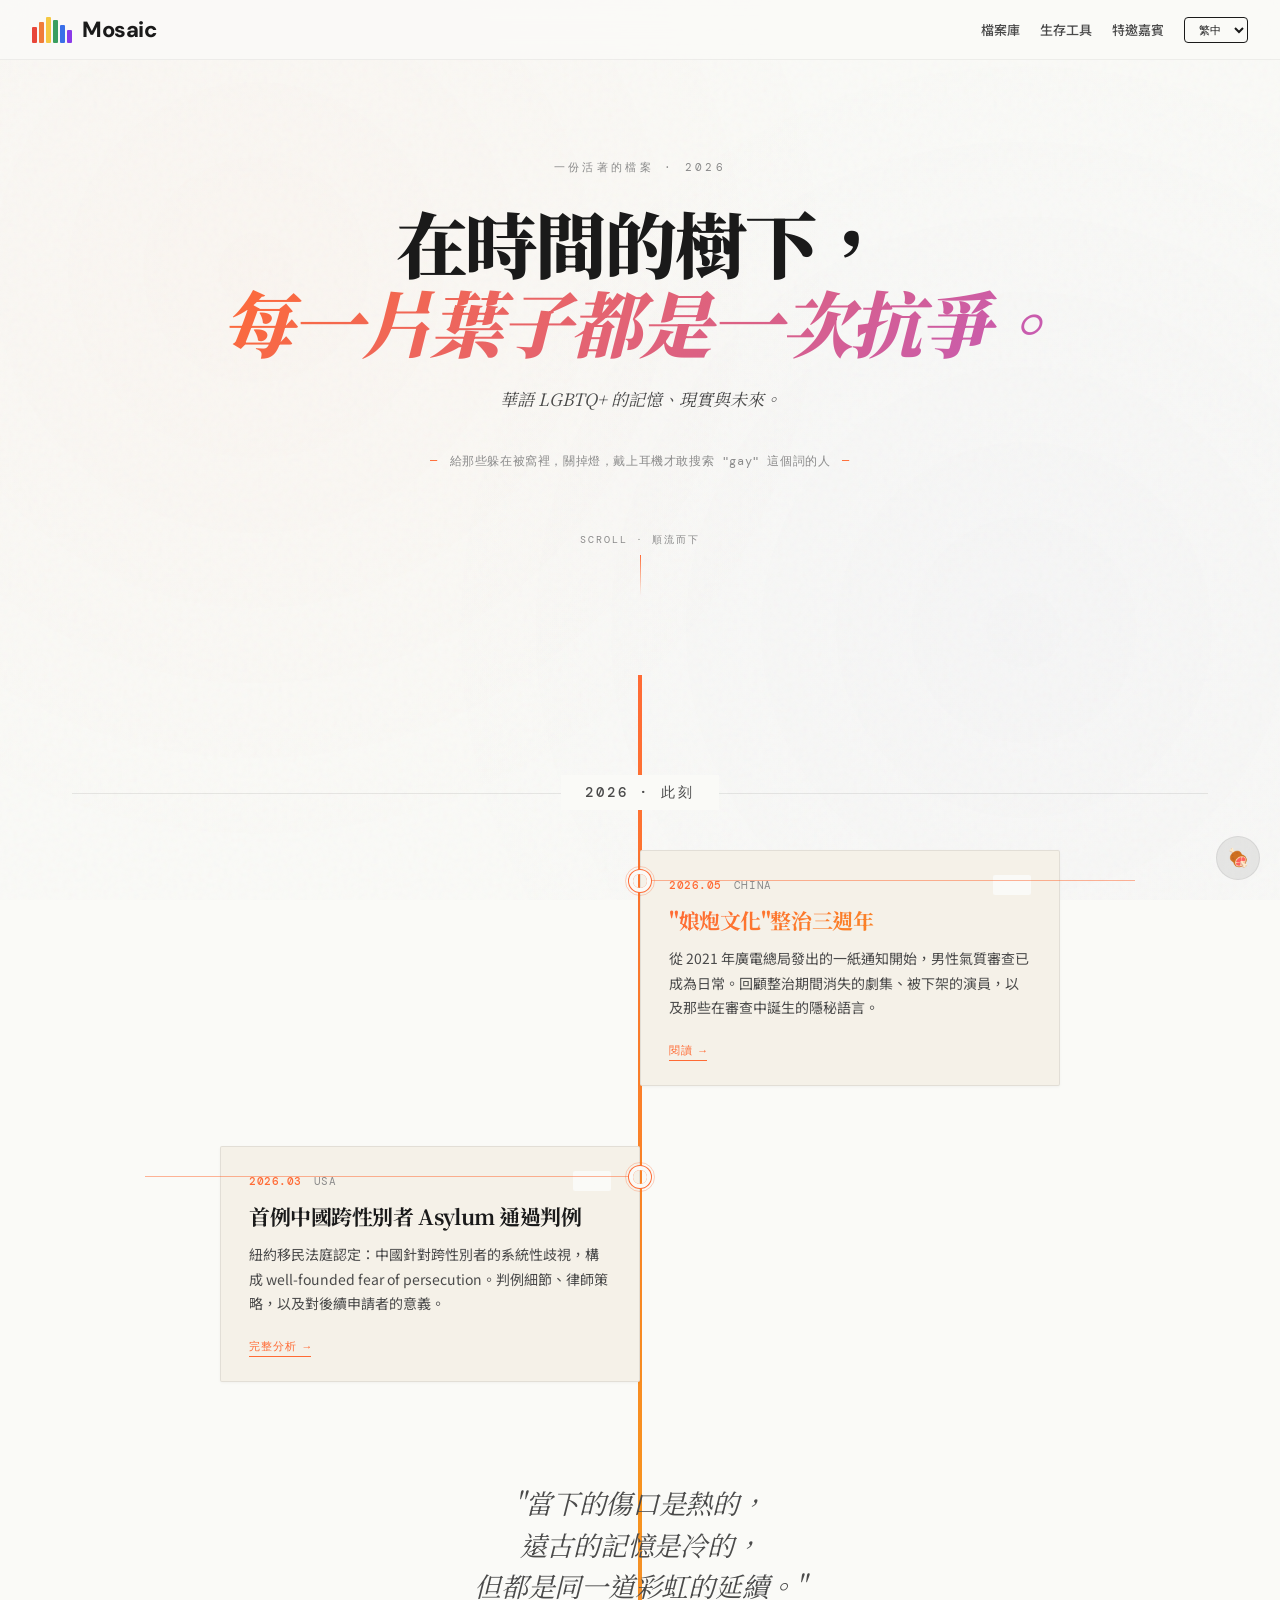
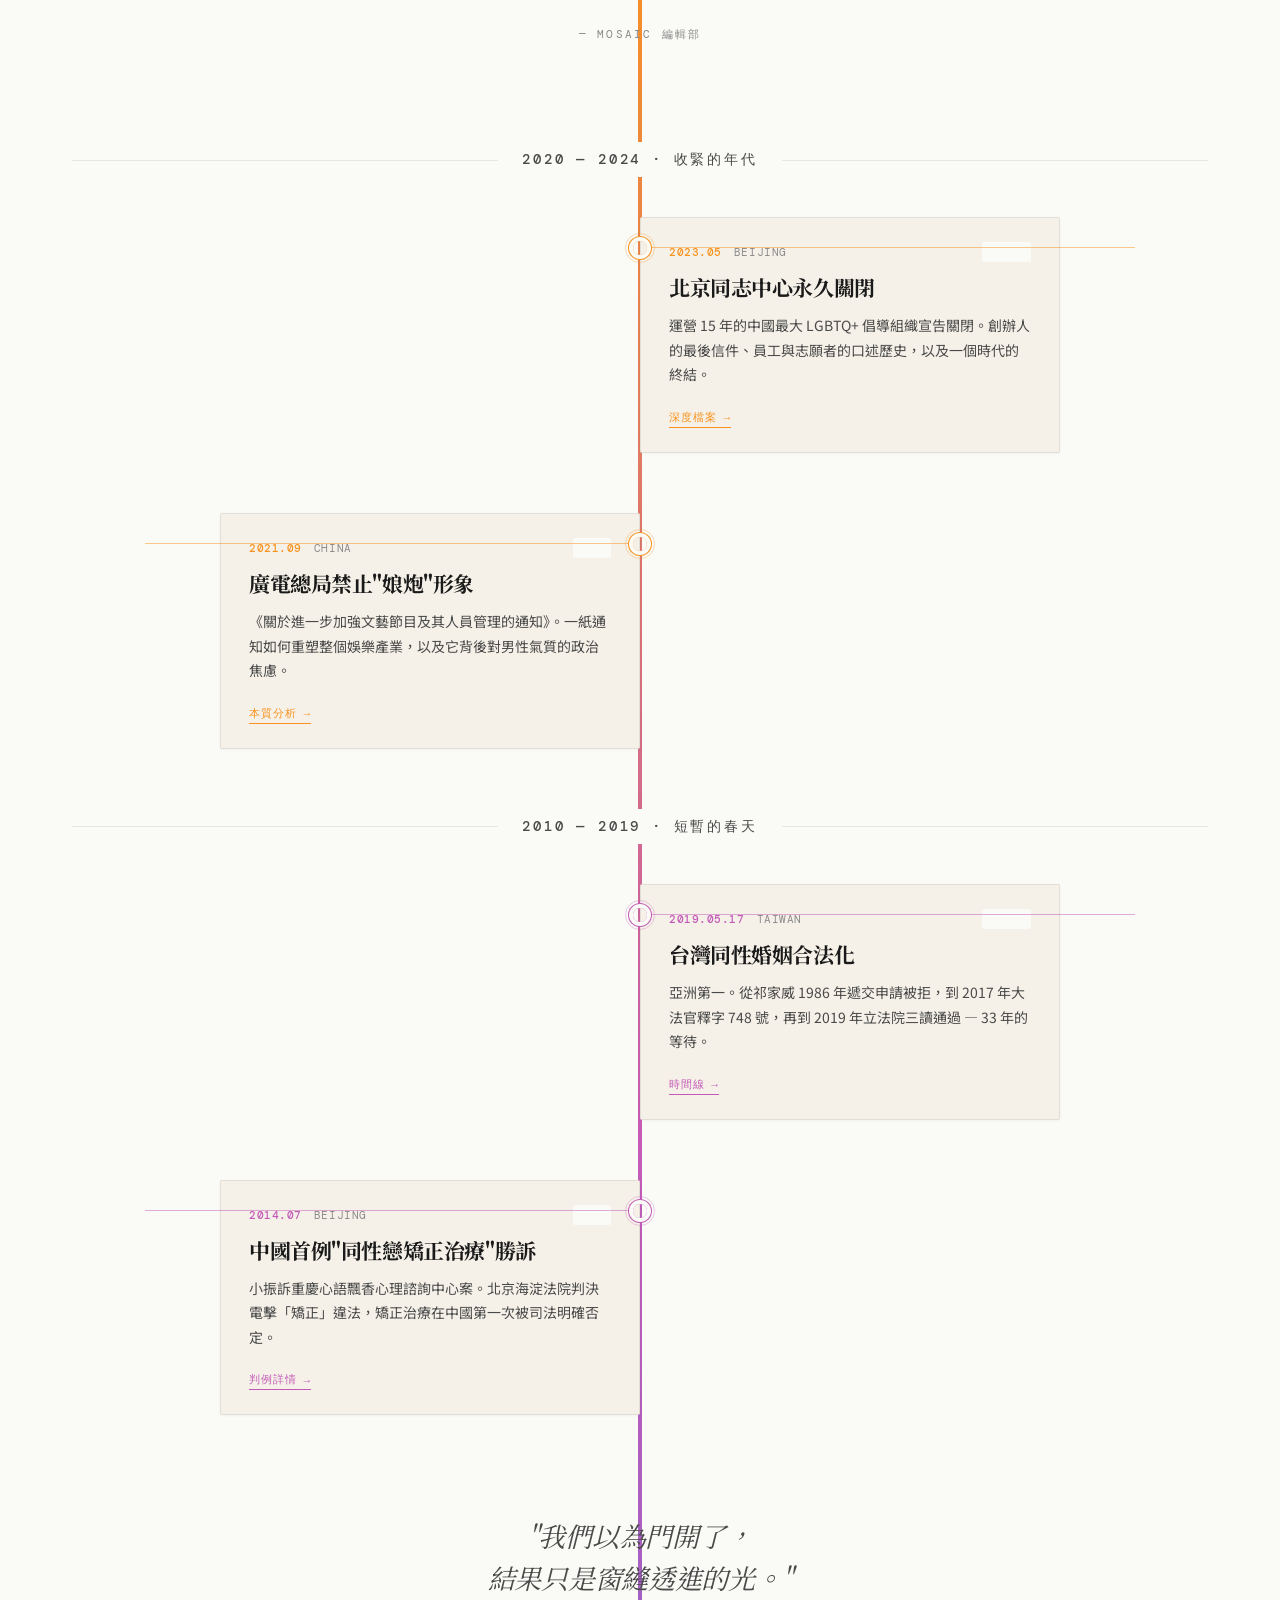
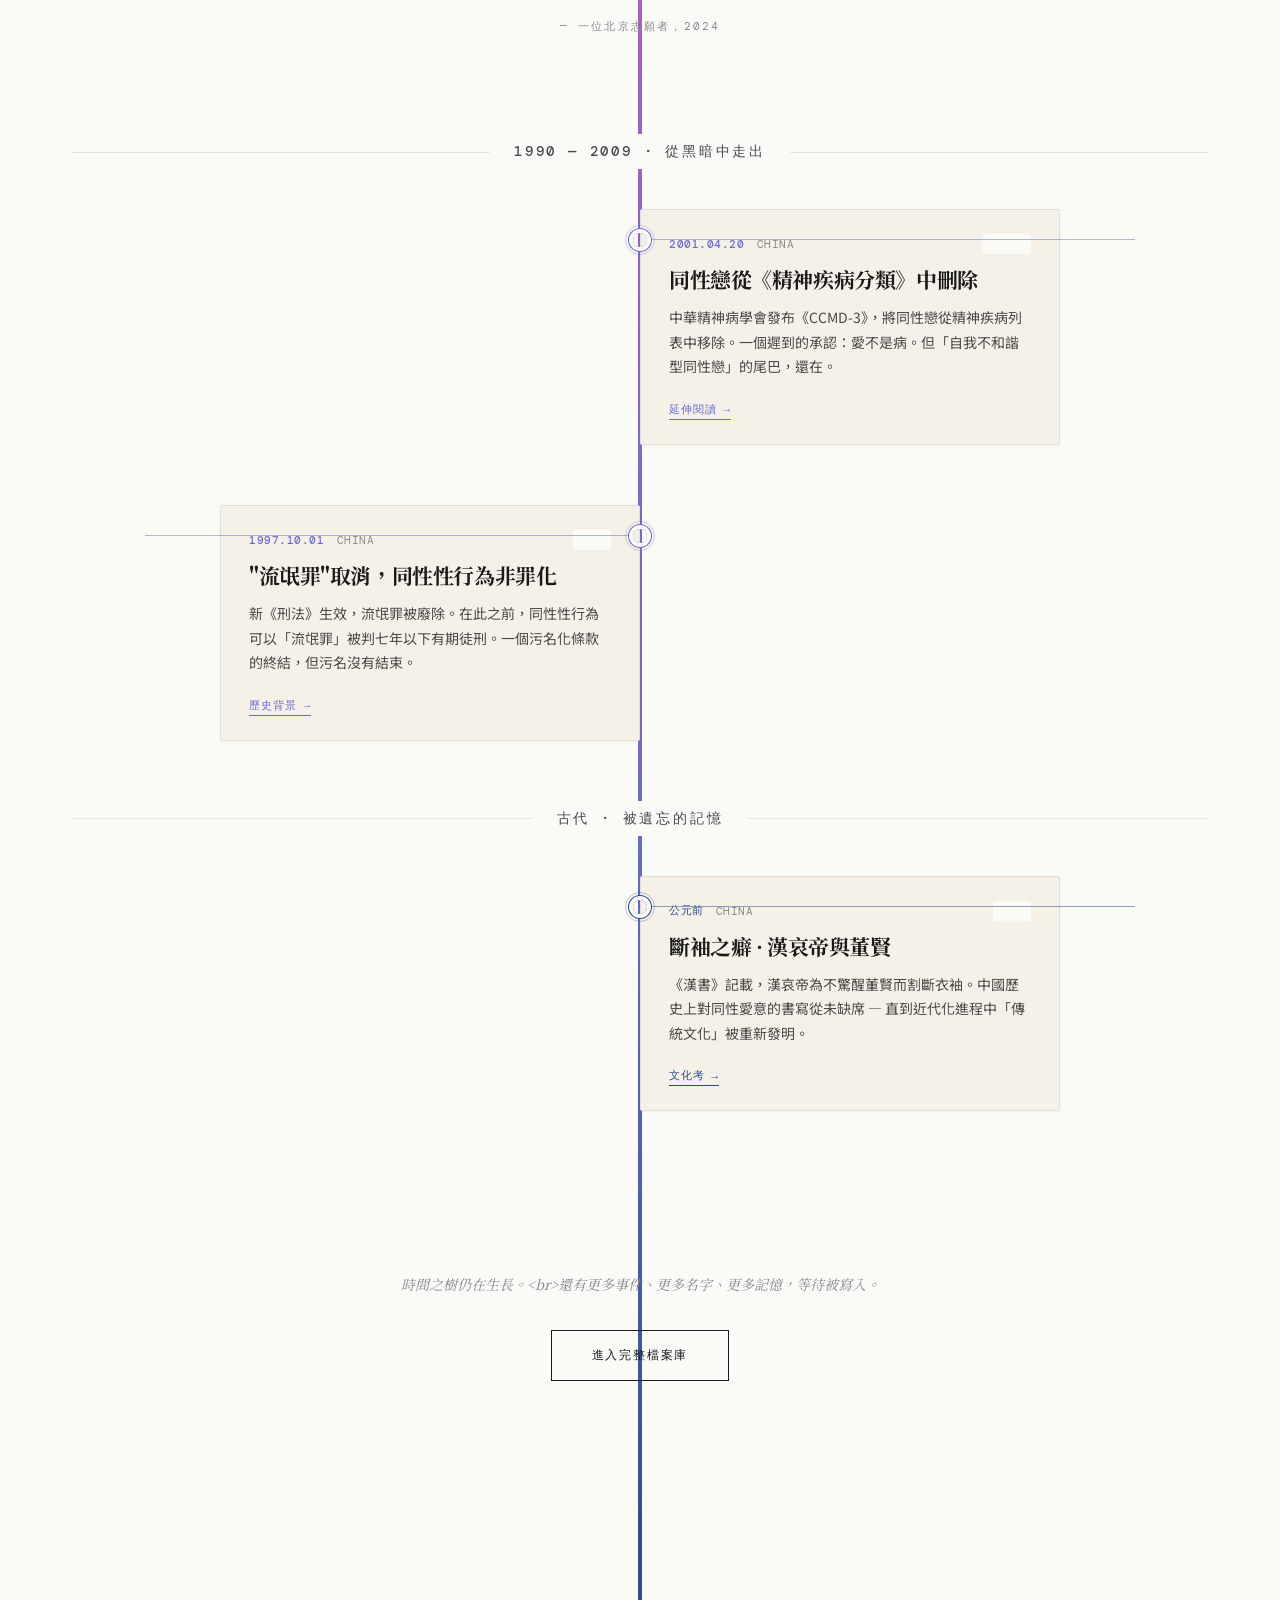
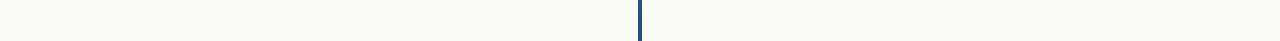
==== commit ae66d821: "Add files via upload" ====
--- a/index.html
+++ b/index.html
@@ -4,7 +4,7 @@
 <meta charset="UTF-8">
 <meta name="viewport" content="width=device-width, initial-scale=1.0">
 <title>Mosaic — 為那些在黑暗中搜索的人</title>
-<link href="https://fonts.googleapis.com/css2?family=Noto+Serif+TC:wght@400;500;700;900&family=Noto+Sans+TC:wght@300;400;500;700&family=Noto+Sans+SC:wght@300;400;500;700&family=DM+Mono:wght@400;500&display=swap" rel="stylesheet">
+<link href="https://fonts.googleapis.com/css2?family=Noto+Serif+TC:wght@400;500;700;900&family=Noto+Sans+TC:wght@300;400;500;700&family=Noto+Sans+SC:wght@300;400;500;700&family=DM+Sans:wght@400;500;600;700;800&family=DM+Mono:wght@400;500&display=swap" rel="stylesheet">
 <link rel="stylesheet" href="css/landing.css">
 </head>
 <body>
@@ -14,7 +14,7 @@
 <!-- ── 頂部導航 ── -->
 <nav class="topnav">
   <a class="logo" href="index.html">
-    <div class="logo-mark"></div>
+    <div class="logo-mark"><div class="shard"></div><div class="shard"></div><div class="shard"></div><div class="shard"></div><div class="shard"></div><div class="shard"></div></div>
     <span>Mosaic</span>
   </a>
   <div class="nav-actions">
--- a/css/landing.css
+++ b/css/landing.css
@@ -53,23 +53,34 @@
 }
 
 .logo {
-  font-family:'Noto Serif TC',serif; font-weight:900; font-size:22px;
+  font-family:'DM Sans',sans-serif; font-weight:800; font-size:22px;
   letter-spacing:-0.02em; display:flex; align-items:center; gap:10px;
   text-decoration:none; color:var(--text);
 }
 
-/* Logo 漸層方塊（與 archive.html 統一） */
+/* Logo 條狀玻璃（與 archive.html 統一） */
 .logo-mark {
-  width:28px; height:28px;
-  background:linear-gradient(135deg, var(--color-now), var(--color-mid), var(--color-ancient));
-  border-radius:6px; position:relative; overflow:hidden; flex-shrink:0;
-}
-.logo-mark::after {
-  content:'';
-  position:absolute; inset:0;
-  background:
-    linear-gradient(90deg, transparent 33%, rgba(255,255,255,.3) 33%, rgba(255,255,255,.3) 34%, transparent 34%),
-    linear-gradient(0deg,  transparent 33%, rgba(255,255,255,.3) 33%, rgba(255,255,255,.3) 34%, transparent 34%);
+  display:flex; align-items:flex-end; gap:2px; flex-shrink:0; height:26px;
+}
+.shard {
+  width:5px; border-radius:1px; transform-origin:bottom center;
+  position:relative; overflow:hidden;
+}
+.shard::after {
+  content:''; position:absolute; inset:0;
+  background:linear-gradient(135deg,transparent 0%,rgba(255,255,255,.5) 45%,rgba(255,255,255,.9) 50%,rgba(255,255,255,.5) 55%,transparent 100%);
+  transform:translateX(-150%); animation:sunlight 12s ease-in-out infinite;
+}
+.shard:nth-child(1){ height:16px; background:#e8463a; }
+.shard:nth-child(2){ height:21px; background:#f07c3a; } .shard:nth-child(2)::after{ animation-delay:.4s; }
+.shard:nth-child(3){ height:26px; background:#f5c842; } .shard:nth-child(3)::after{ animation-delay:.8s; }
+.shard:nth-child(4){ height:23px; background:#3a9e5f; } .shard:nth-child(4)::after{ animation-delay:1.2s; }
+.shard:nth-child(5){ height:18px; background:#3a6fe8; } .shard:nth-child(5)::after{ animation-delay:1.6s; }
+.shard:nth-child(6){ height:13px; background:#8a3ae8; } .shard:nth-child(6)::after{ animation-delay:2s; }
+@keyframes sunlight {
+  0%{ transform:translateX(-150%); }
+  15%{ transform:translateX(150%); }
+  100%{ transform:translateX(150%); }
 }
 
 .nav-actions {
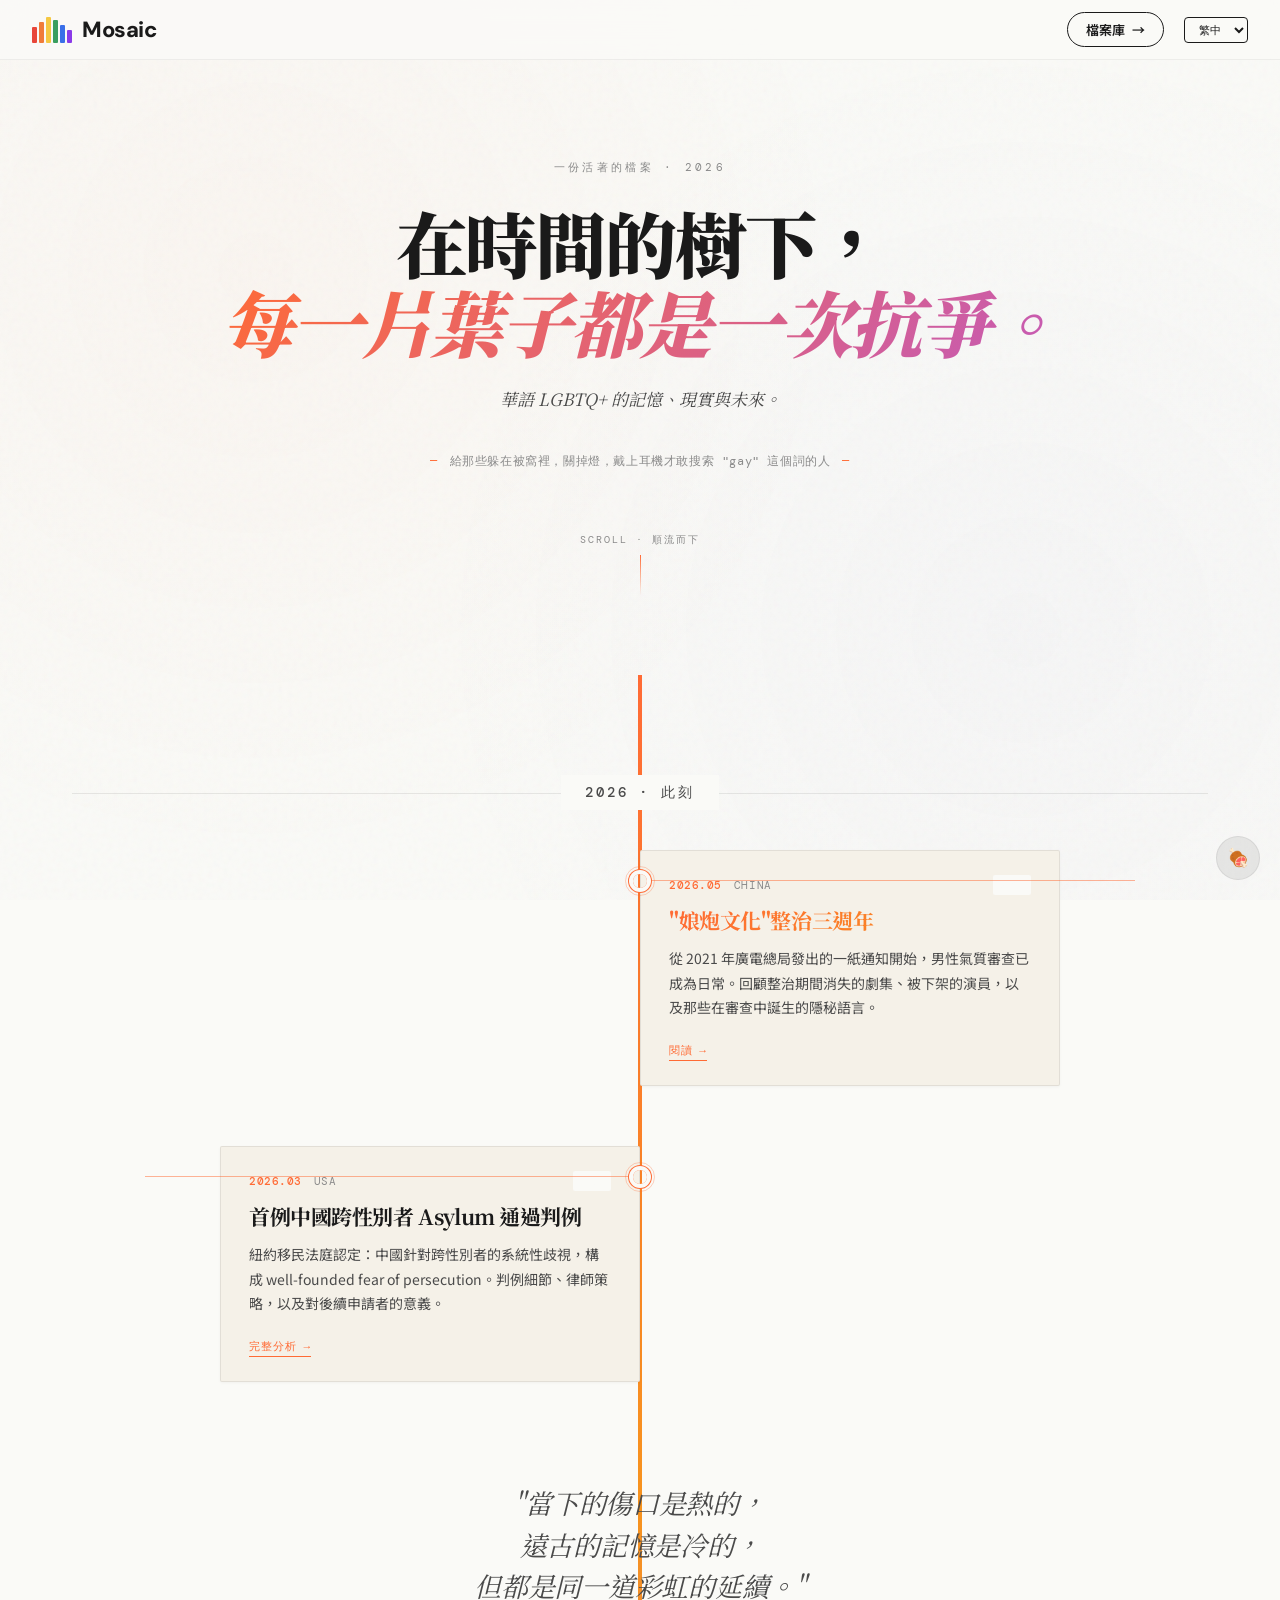
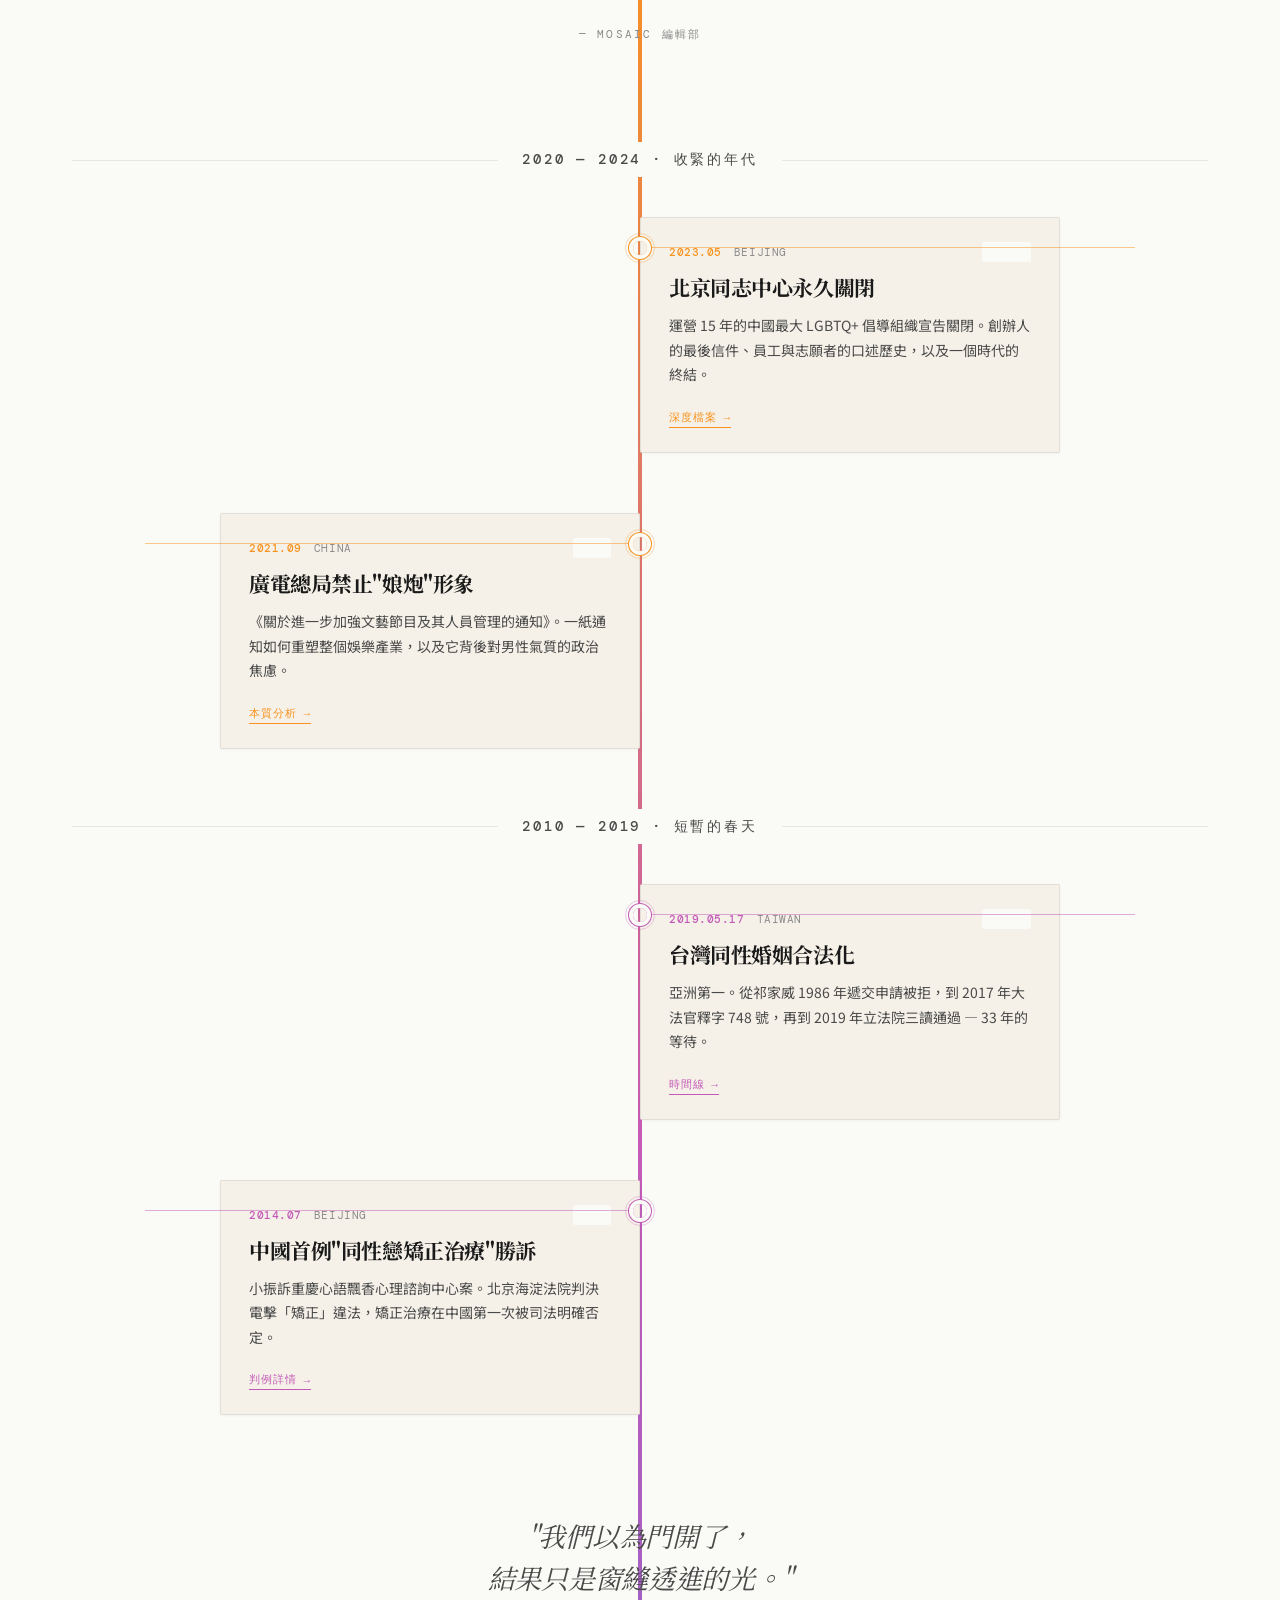
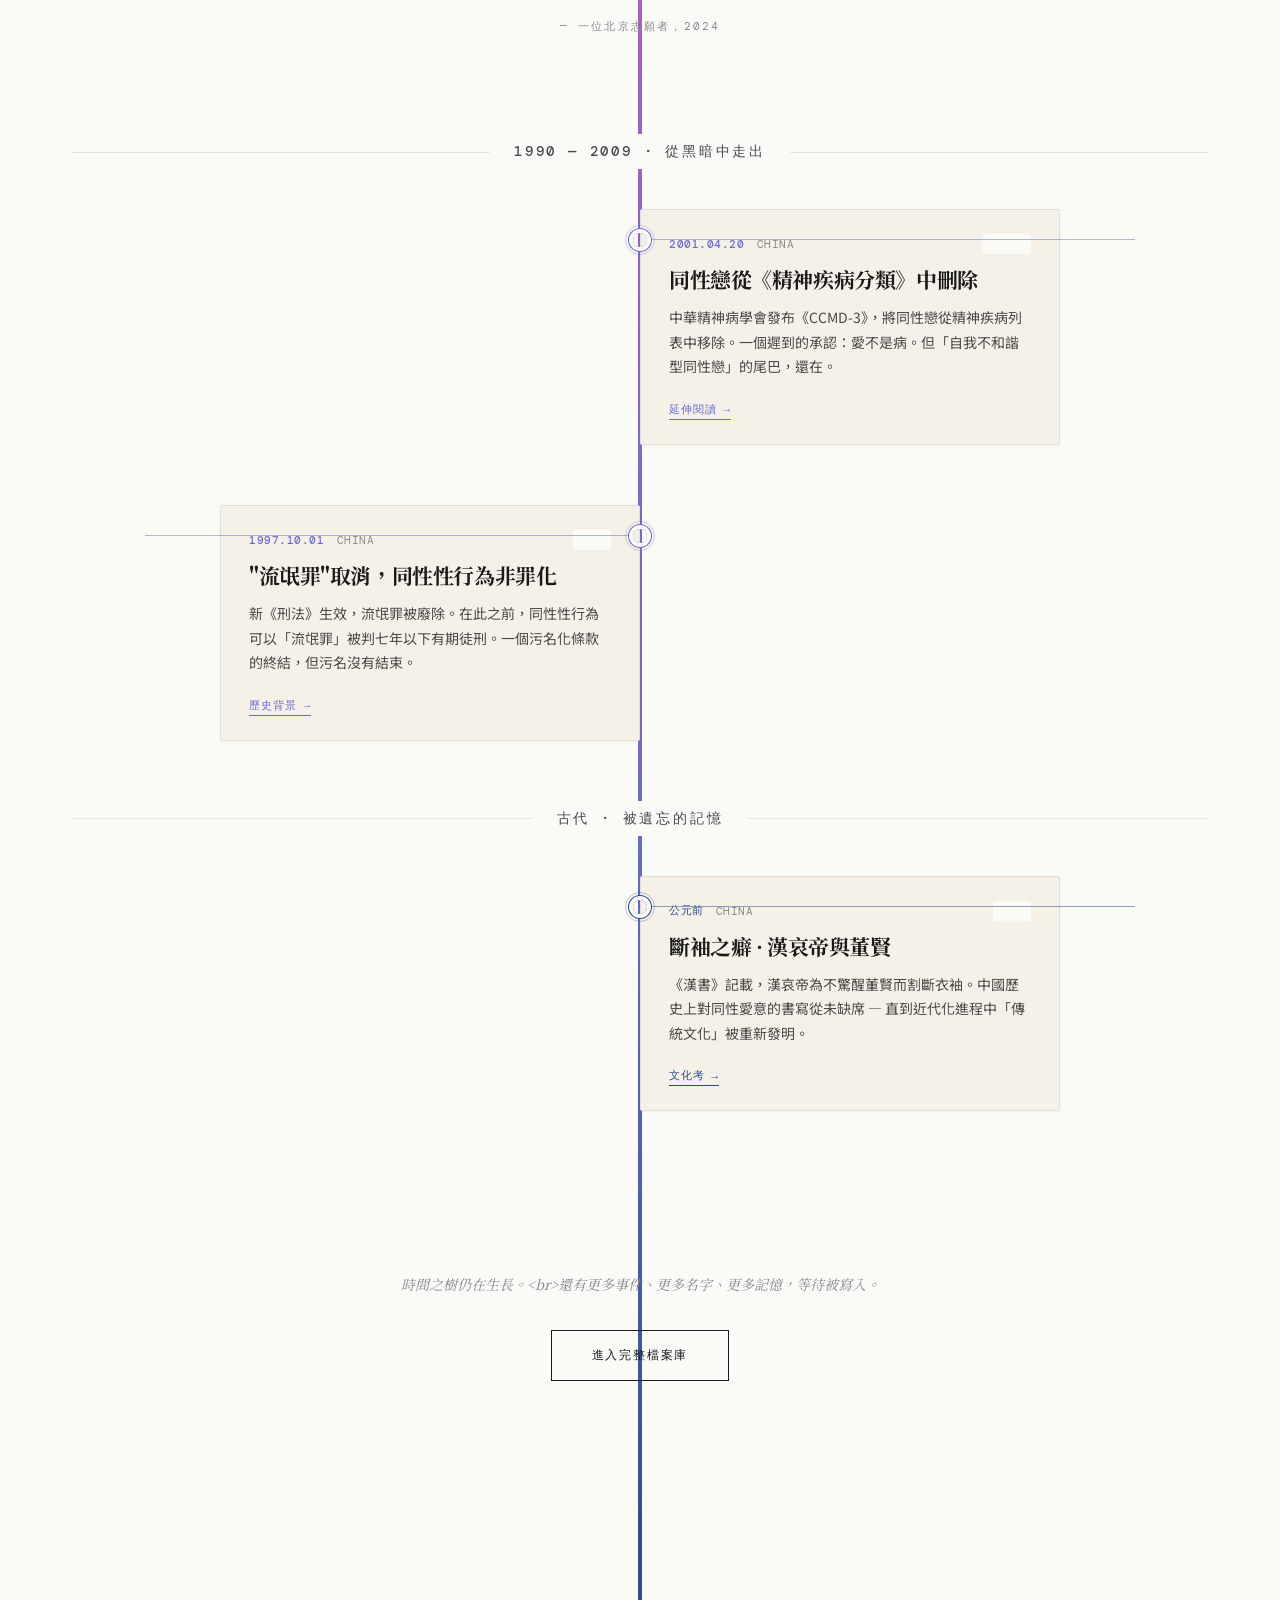
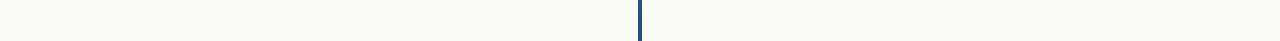
==== commit 0fc373c7: "Add files via upload" ====
--- a/index.html
+++ b/index.html
@@ -19,8 +19,6 @@
   </a>
   <div class="nav-actions">
     <a class="nav-link-archive" href="archive.html" data-i18n="nav_archive">檔案庫</a>
-    <a class="nav-link-tools"   href="archive.html#safety" data-i18n="nav_tools">生存工具</a>
-    <a class="nav-link-guest"   href="archive.html#guest" data-i18n="nav_guest">特邀嘉賓</a>
     <select class="lang-toggle" id="lang-select" onchange="switchLang(this.value)">
       <option value="zh" selected>繁中</option>
       <option value="zh-cn">简中</option>
--- a/css/landing.css
+++ b/css/landing.css
@@ -93,6 +93,20 @@
   transition:color 0.2s; cursor:pointer;
 }
 .nav-actions a:hover { color:var(--color-now); }
+
+.nav-actions .nav-link-archive {
+  display:inline-flex; align-items:center; gap:6px;
+  padding:7px 18px;
+  border:1px solid var(--line); border-radius:999px;
+  color:var(--text); font-weight:600; font-size:13px;
+  font-family:'Noto Sans TC','Noto Sans SC',sans-serif; letter-spacing:.02em;
+  transition:all .2s;
+}
+.nav-actions .nav-link-archive::after { content:'→'; transition:transform .2s; }
+.nav-actions .nav-link-archive:hover {
+  background:var(--line); color:var(--bg);
+}
+.nav-actions .nav-link-archive:hover::after { transform:translateX(3px); }
 
 .nav-actions .nav-cta {
   padding:6px 16px;
@@ -377,9 +391,7 @@
 @media (max-width:768px) {
   .topnav { padding:0 18px; }
   .nav-actions { gap:12px; }
-  .nav-actions .nav-link-archive,
-  .nav-actions .nav-link-tools,
-  .nav-actions .nav-link-guest { display:none; }
+  .nav-actions .nav-link-archive { padding:6px 14px; font-size:12.5px; }
   .hero { padding:110px 20px 60px; }
   .hero-title { font-size:34px; }
   .hero-subtitle { font-size:15px; }
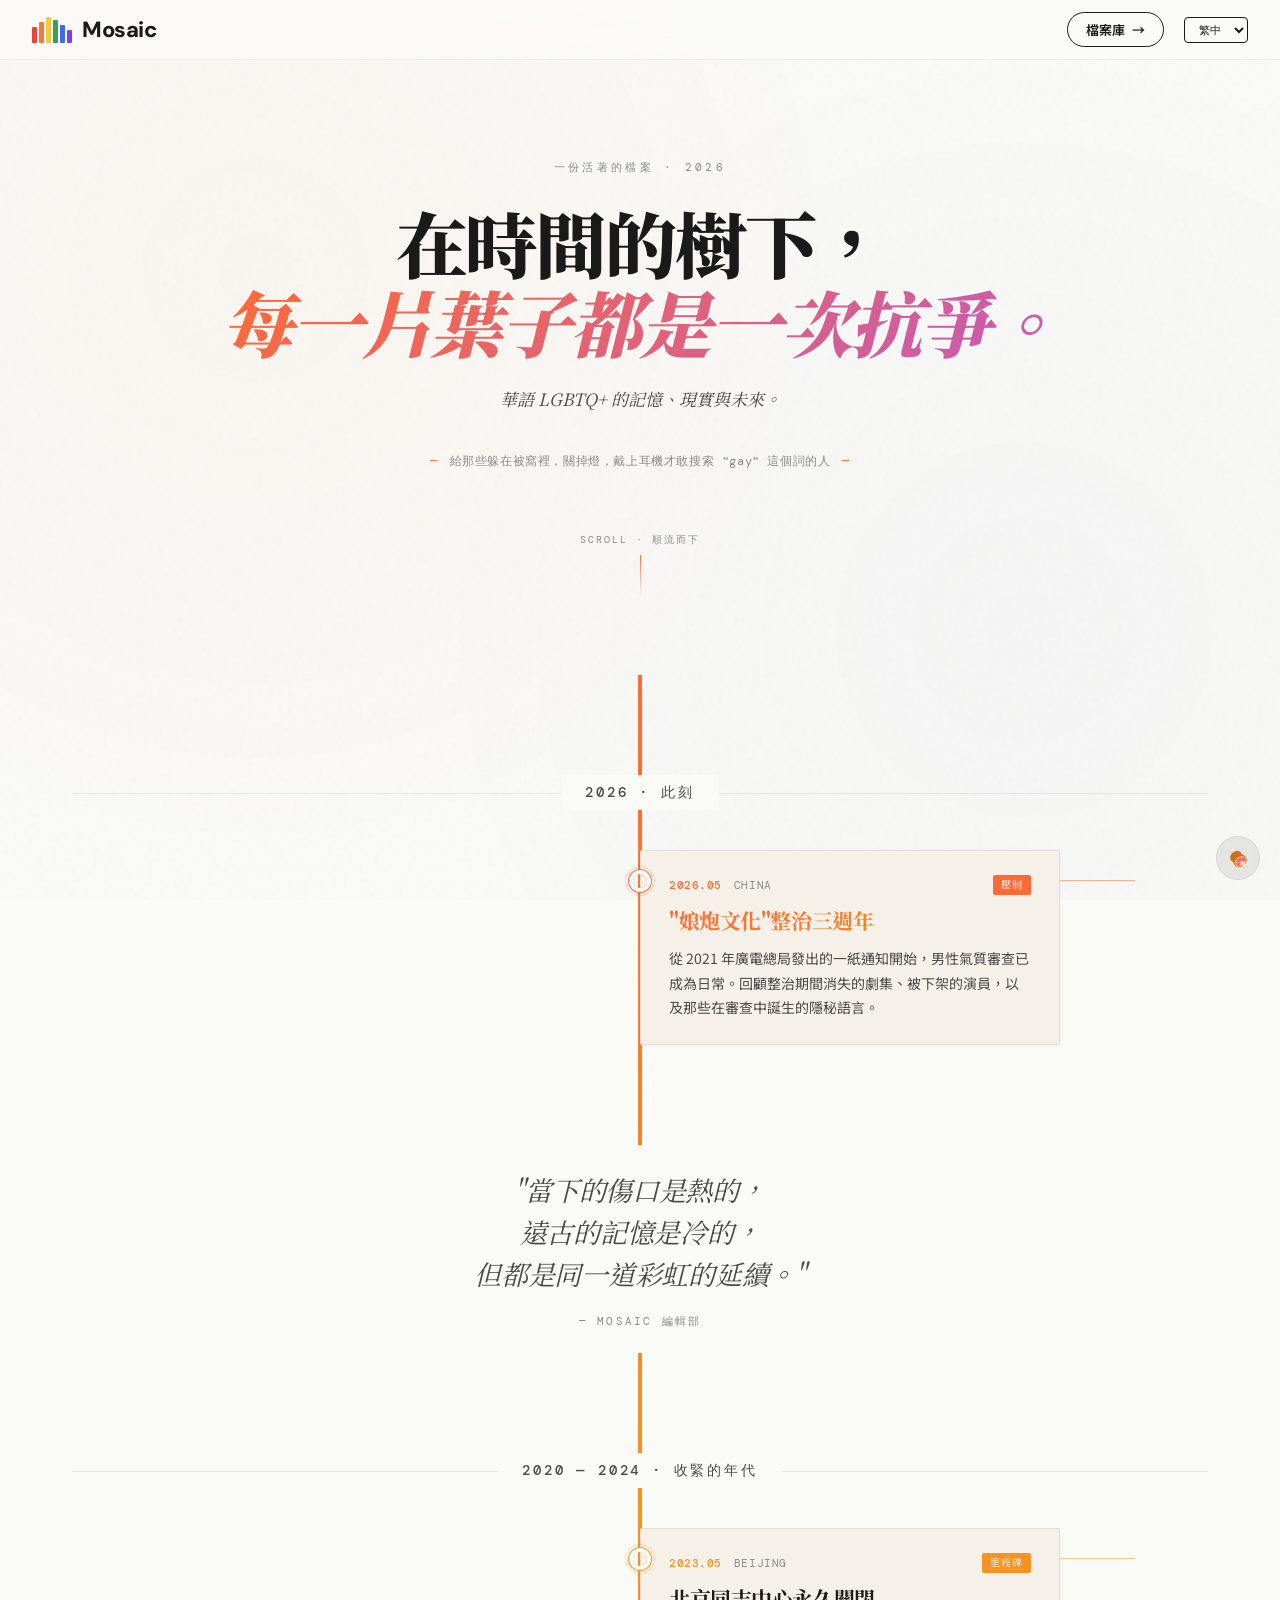
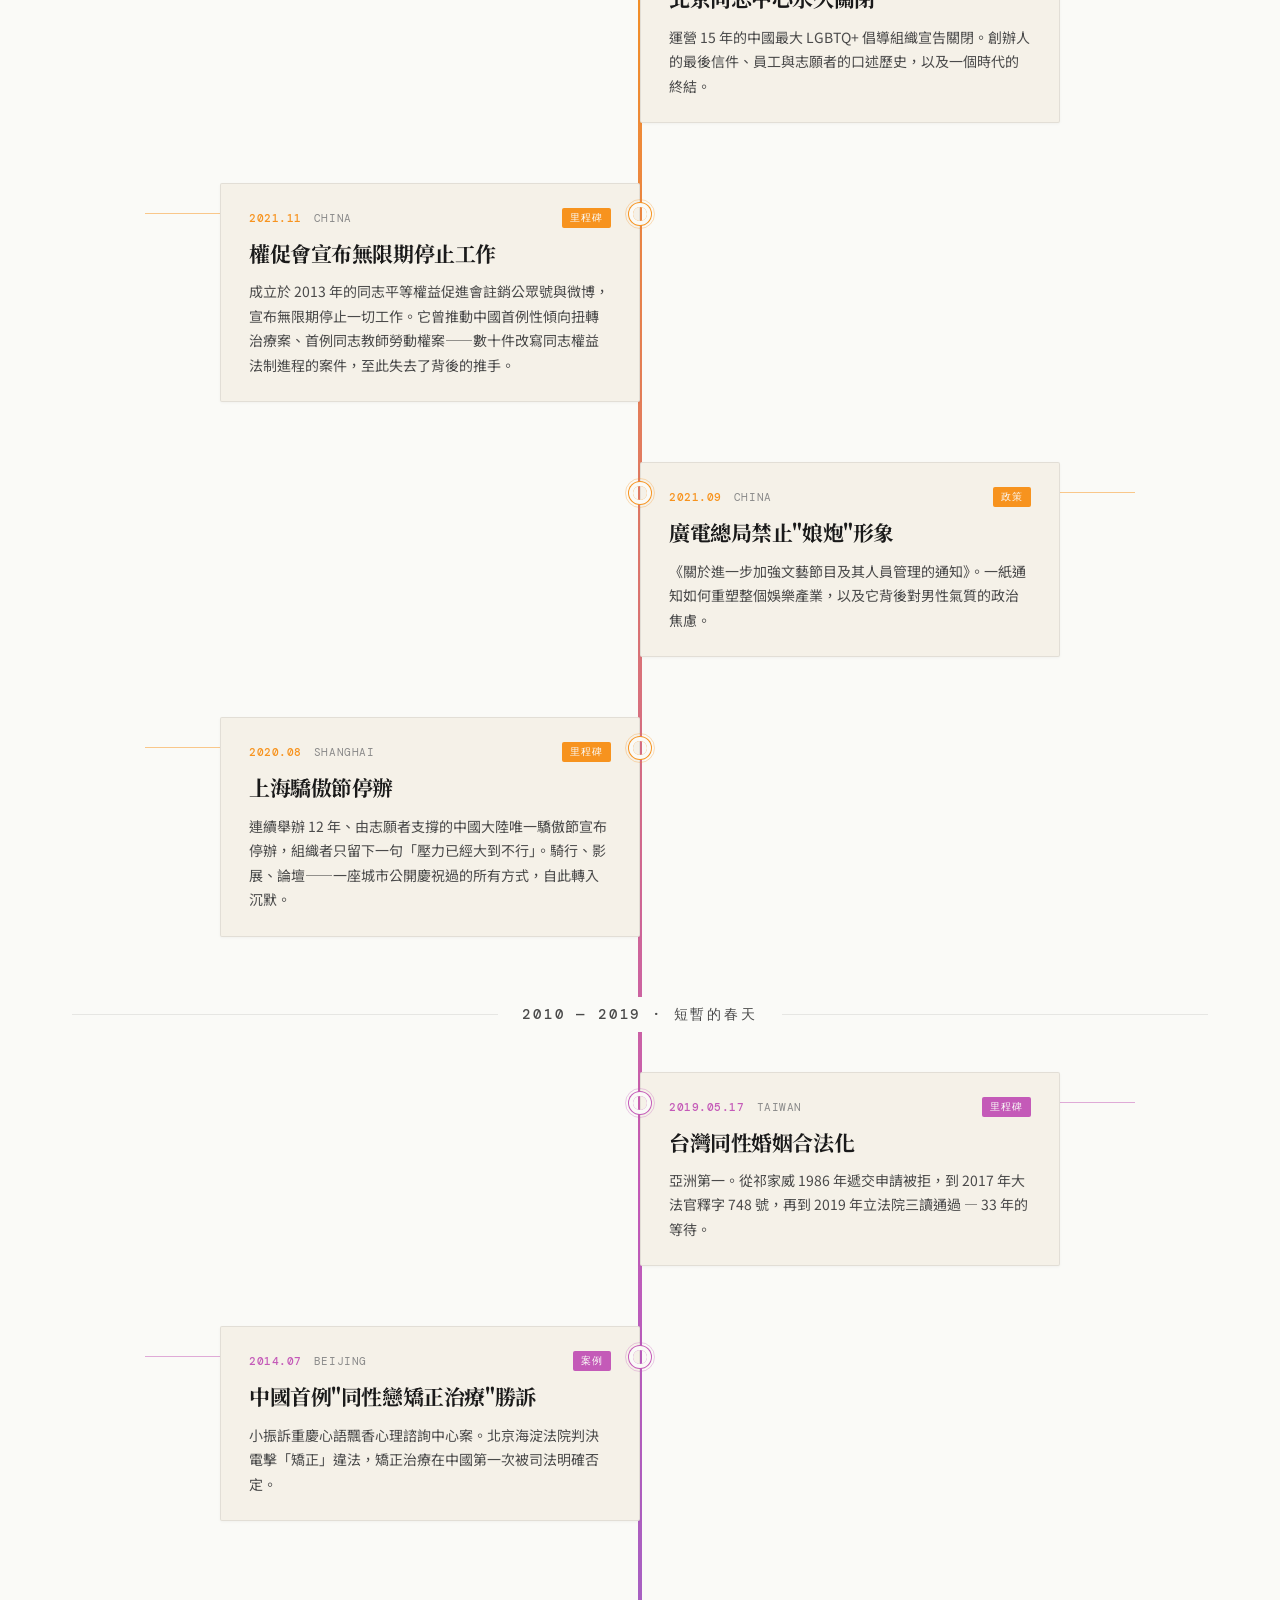
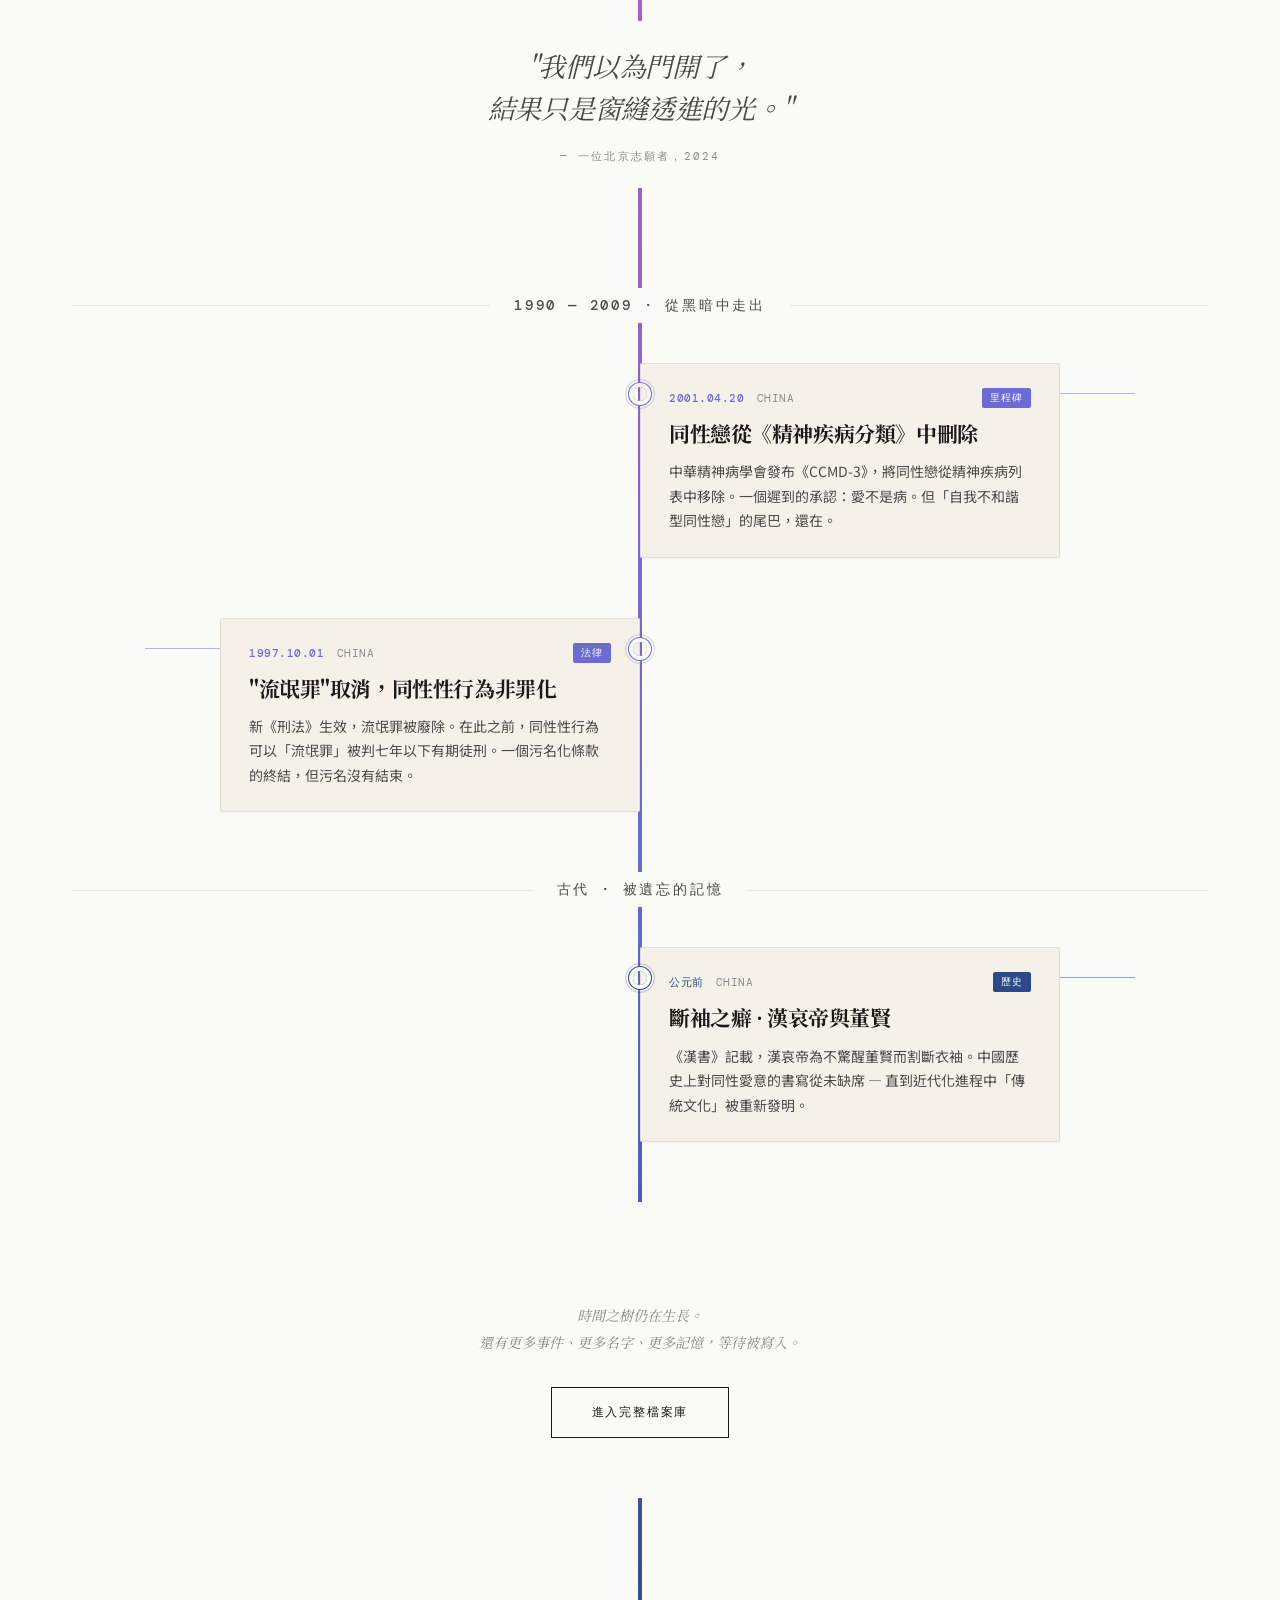
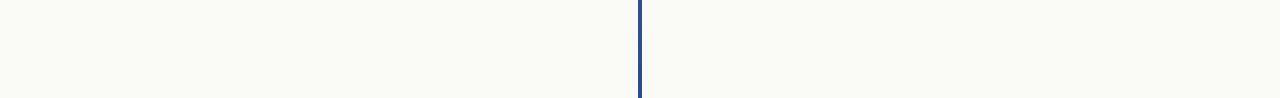
==== commit 5602bf21: "v8" ====
--- a/index.html
+++ b/index.html
@@ -64,7 +64,7 @@
 
   <!-- 樹根 CTA -->
   <div class="tree-root">
-    <div class="tree-root-text" data-i18n="root_text">
+    <div class="tree-root-text" data-i18n-html="root_text">
       時間之樹仍在生長。<br>還有更多事件、更多名字、更多記憶，等待被寫入。
     </div>
     <a class="tree-root-cta" href="archive.html" data-i18n="root_cta">進入完整檔案庫</a>
--- a/css/landing.css
+++ b/css/landing.css
@@ -253,8 +253,9 @@
 .event-card {
   background:var(--bg-paper); border:1px solid rgba(0,0,0,.08);
   border-radius:2px; padding:24px 28px; width:100%; max-width:420px;
-  cursor:pointer; transition:all .4s cubic-bezier(0.16,1,0.3,1);
+  cursor:default; transition:all .4s cubic-bezier(0.16,1,0.3,1);
   box-shadow:0 1px 3px rgba(0,0,0,.04);
+  position:relative; z-index:4; /* 高於連接線(z-3)與樹幹,避免線條壓住卡片文字 */
 }
 .event-node.left  .event-card { margin-left:auto; }
 .event-node.right .event-card { margin-right:auto; }
@@ -273,7 +274,8 @@
 .card-region { color:var(--text-dim); text-transform:uppercase; }
 .card-tag {
   margin-left:auto; padding:3px 8px;
-  background:currentColor; color:var(--bg);
+  background:currentColor; /* currentColor=繼承的時代色;不可在本元素設 color,否則背景會變成文字色 */
+  -webkit-text-fill-color:var(--bg); /* 只塗文字、不改變 color 計算值 */
   border-radius:2px; font-size:10px;
   text-transform:uppercase; letter-spacing:.1em; font-weight:500;
 }
@@ -291,17 +293,8 @@
 .card-summary {
   font-family:'Noto Sans TC','Noto Sans SC',sans-serif;
   font-size:14px; font-weight:400;
-  line-height:1.75; color:var(--text-soft); margin-bottom:16px;
-}
-
-.card-action {
-  display:inline-flex; align-items:center; gap:6px;
-  font-family:'DM Mono',monospace; font-size:11px; font-weight:500;
-  color:currentColor; text-transform:uppercase; letter-spacing:.1em;
-  border-bottom:1px solid currentColor; padding-bottom:2px;
-}
-.card-action::after { content:'→'; transition:transform .3s; }
-.event-card:hover .card-action::after { transform:translateX(4px); }
+  line-height:1.75; color:var(--text-soft);
+}
 
 /* 時代色 */
 .era-now     { color:var(--color-now); }
@@ -313,8 +306,9 @@
 /* 章節引言 */
 .epoch-quote {
   margin:100px auto; max-width:600px;
-  text-align:center; padding:0 32px;
+  text-align:center; padding:24px 32px;
   position:relative; z-index:2;
+  background:var(--bg); /* 遮住背後的樹幹線,避免線條穿過引言文字 */
 }
 .epoch-quote-text {
   font-family:'Noto Serif TC',serif; font-size:27px; font-weight:400;
@@ -330,6 +324,7 @@
 .tree-root {
   text-align:center; padding:100px 32px 60px;
   position:relative; z-index:2;
+  background:var(--bg); /* 遮住背後的樹幹線 */
 }
 .tree-root-text {
   font-family:'Noto Serif TC',serif; font-size:14px;
@@ -342,7 +337,7 @@
   letter-spacing:.15em; text-transform:uppercase;
   color:var(--text); text-decoration:none;
   padding:16px 40px; border:1px solid var(--line);
-  background:transparent; cursor:pointer; transition:all .3s;
+  background:var(--bg); cursor:pointer; transition:all .3s;
 }
 .tree-root-cta:hover { background:var(--line); color:var(--bg); }
 
@@ -420,4 +415,4 @@
   .hero-quote::before,
   .hero-quote::after { display:none; }
   .hero-quote { padding:0 20px; text-align:left; }
-}+}
